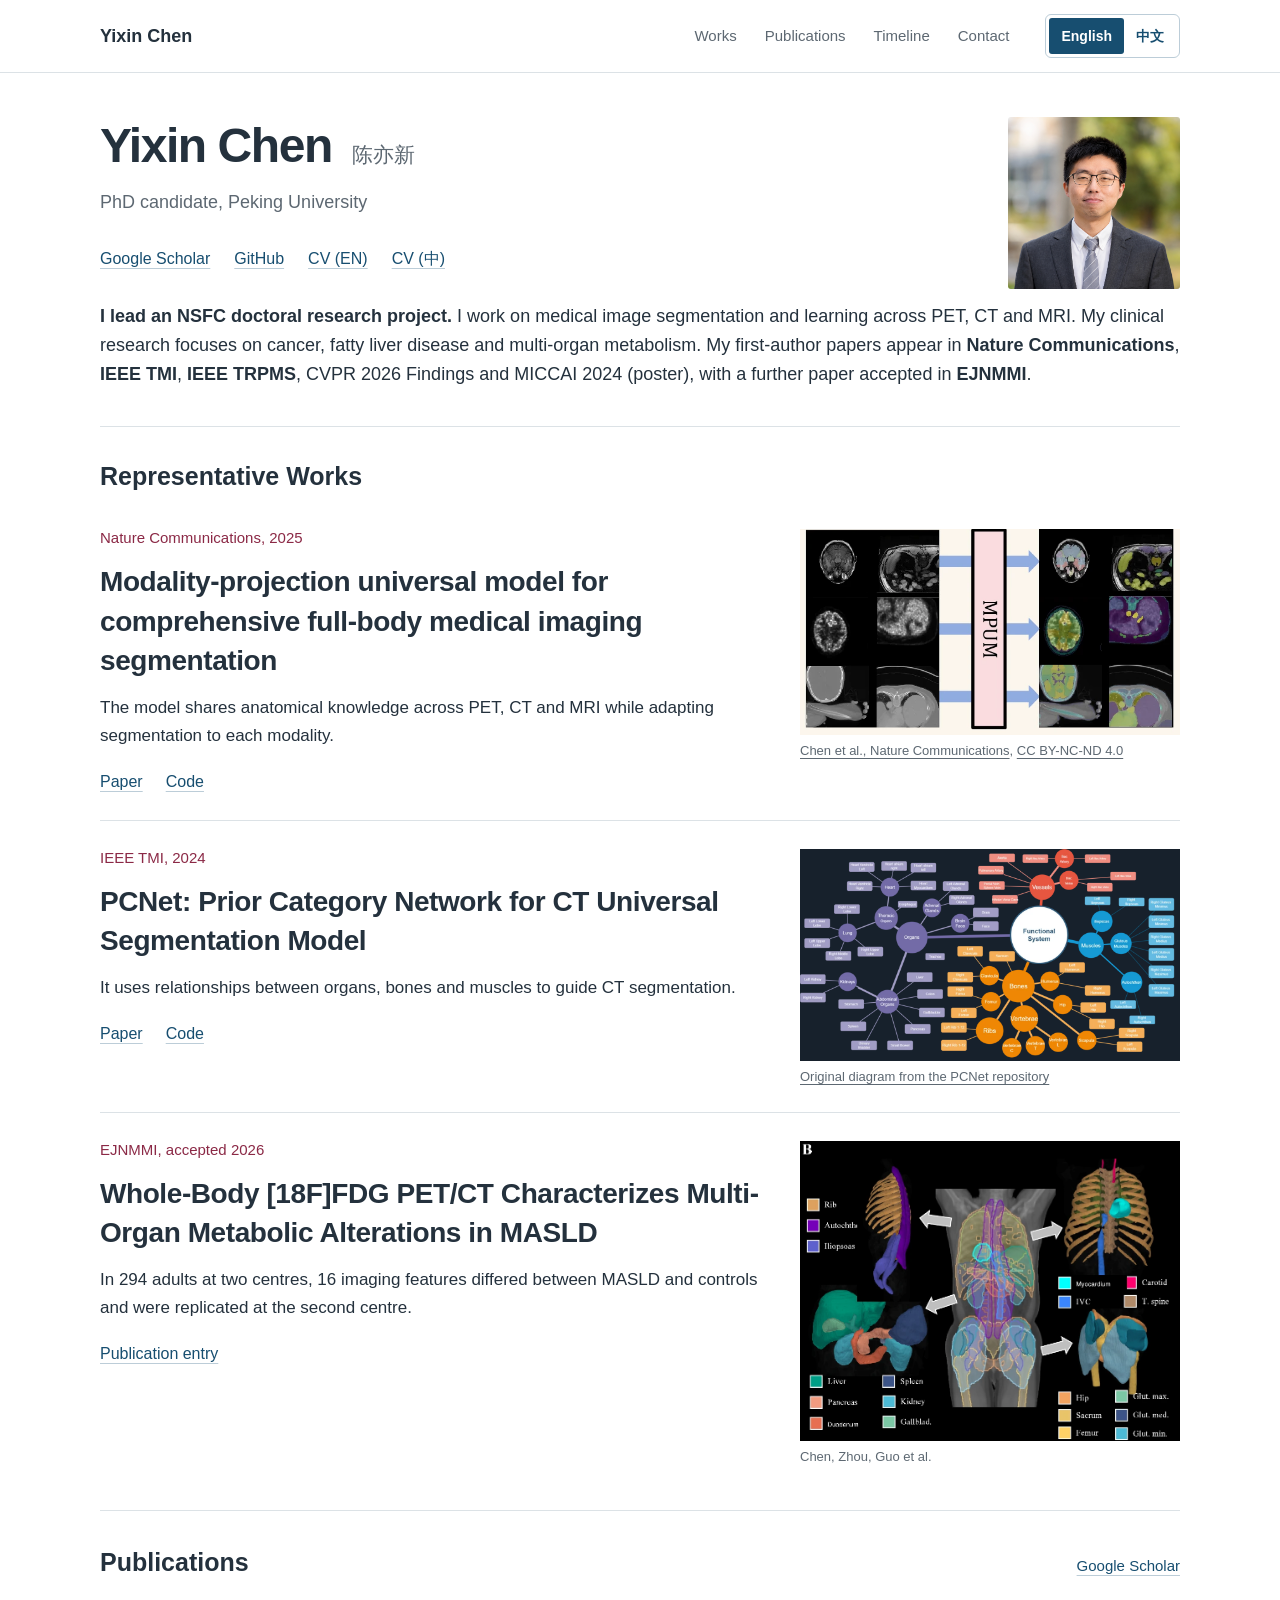
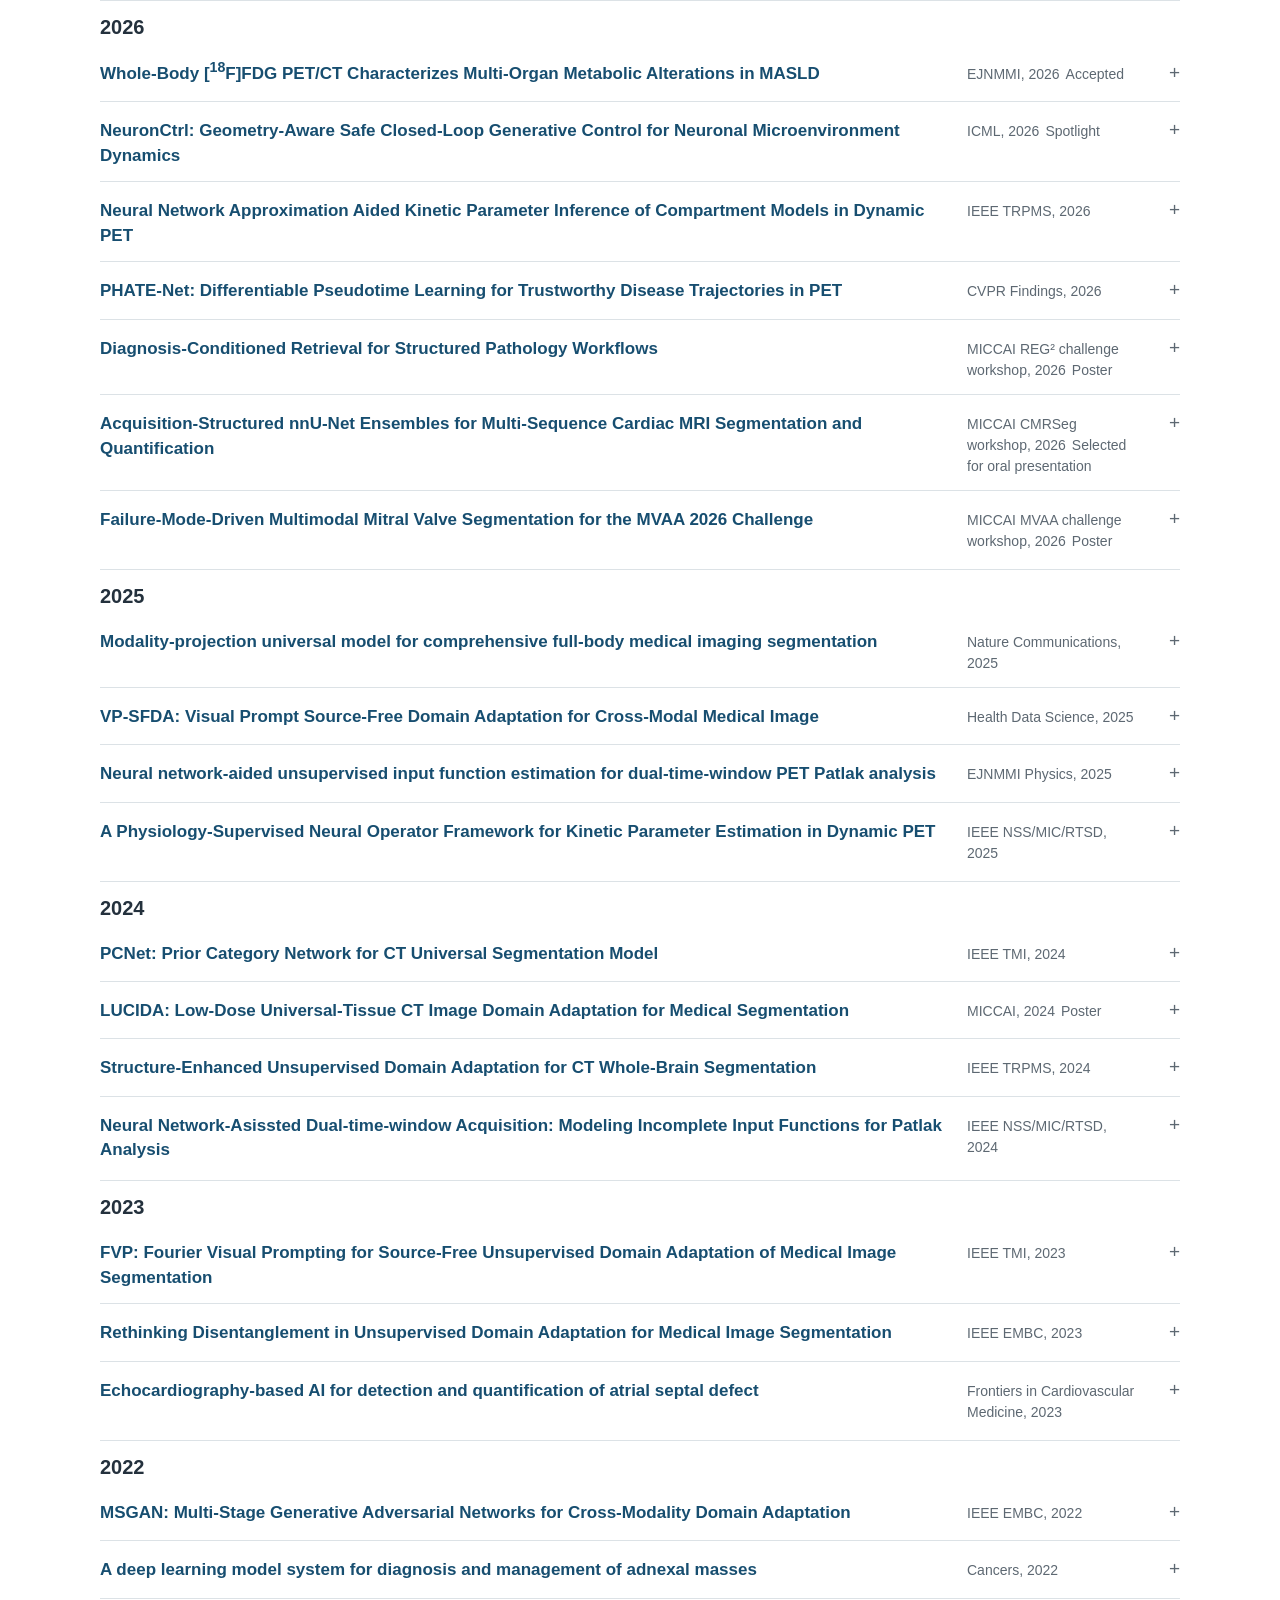
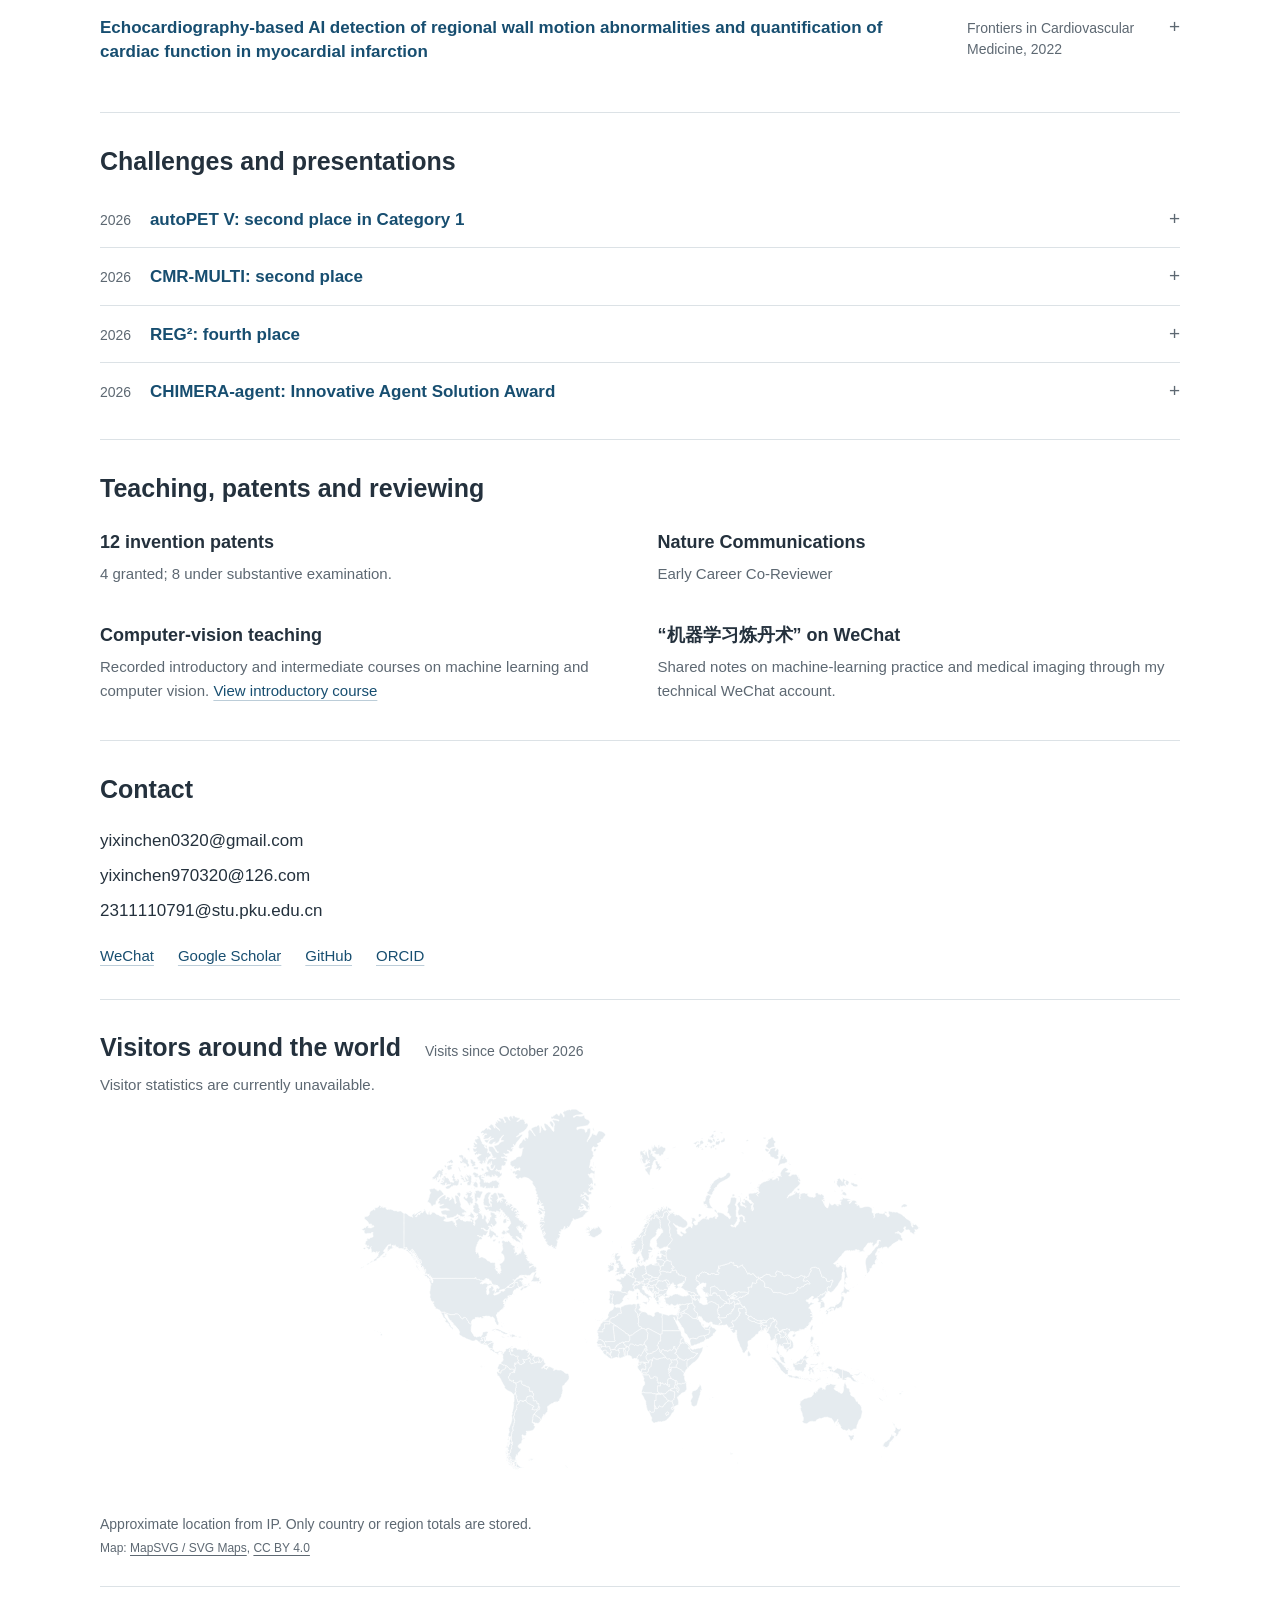
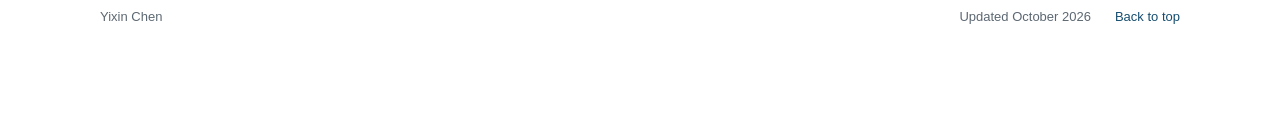
==== index.html @ 3f9ec3bd "Add REG2 award photo" ====
<!doctype html>
<html lang="en">
<head>
  <meta charset="utf-8"><meta name="viewport" content="width=device-width, initial-scale=1"><meta name="format-detection" content="email=no">
  <title>Yixin Chen | Peking University</title><meta name="description" content="Yixin Chen, PhD candidate at Peking University. Research in medical image segmentation, cross-modality learning, and clinical imaging of cancer and metabolic disease."><meta name="author" content="Yixin Chen">
  <meta property="og:type" content="website"><meta property="og:title" content="Yixin Chen | Peking University"><meta property="og:description" content="Yixin Chen, PhD candidate at Peking University. Research in medical image segmentation, cross-modality learning, and clinical imaging of cancer and metabolic disease."><meta property="og:url" content="https://yixinchen-ai.github.io/"><meta property="og:image" content="https://yixinchen-ai.github.io/assets/img/avatar.png"><meta name="twitter:card" content="summary">
  <meta name="theme-color" content="#ffffff"><link rel="canonical" href="https://yixinchen-ai.github.io/">
  <link rel="alternate" hreflang="en" href="https://yixinchen-ai.github.io/"><link rel="alternate" hreflang="zh-CN" href="https://yixinchen-ai.github.io/index.zh.html"><link rel="alternate" hreflang="x-default" href="https://yixinchen-ai.github.io/">
  <link rel="icon" href="assets/favicon.svg" type="image/svg+xml"><link rel="stylesheet" href="assets/css/style.css?v=6d6ac8aff57a"><script src="assets/js/main.js?v=ec6ae15bf04a" defer></script><script src="assets/js/visitors.js?v=9e749ea6da85" defer></script>
</head>
<body id="top">
<a class="skip-link" href="#main">Skip to content</a>
<header class="site-header"><div class="header-inner"><a class="site-name" href="#top">Yixin Chen</a><nav aria-label="Main navigation"><a href="#research">Works</a><a href="#publications">Publications</a><button type="button" popovertarget="journey" aria-controls="journey" aria-expanded="false">Timeline</button><a href="#contact">Contact</a></nav><div class="language" role="group" aria-label="Language / 语言"><a href="index.html" lang="en" hreflang="en" aria-current="page">English</a><a href="index.zh.html" lang="zh-CN" hreflang="zh-CN" >中文</a></div></div></header>
<main id="main" class="page">
<section class="hero" aria-labelledby="name"><div class="identity"><div class="name-line"><h1 id="name">Yixin Chen</h1><span class="other-name">陈亦新</span></div><p class="affiliation">PhD candidate, Peking University</p></div><figure class="portrait"><a href="assets/img/avatar.png" data-photo data-caption="Yixin Chen"><img src="assets/img/avatar.png" alt="Portrait of Yixin Chen" width="1254" height="1254" fetchpriority="high"></a></figure><p class="intro" id="research-funding"><strong>I lead an NSFC doctoral research project.</strong> I work on medical image segmentation and learning across PET, CT and MRI. My clinical research focuses on cancer, fatty liver disease and multi-organ metabolism. My first-author papers appear in <strong>Nature Communications</strong>, <strong>IEEE TMI</strong>, <strong>IEEE TRPMS</strong>, CVPR 2026 Findings and MICCAI 2024 (poster), with a further paper accepted in <strong>EJNMMI</strong>.</p><div class="hero-contact"><div class="hero-links"><a class="text-link" href="https://scholar.google.com/citations?hl=en&amp;user=ymfVoFwAAAAJ">Google Scholar</a><a class="text-link" href="https://github.com/YixinChen-AI">GitHub</a><a class="text-link" href="output/pdf/Yixin-Chen-CV.pdf" download>CV (EN)</a><a class="text-link" href="output/pdf/Yixin-Chen-CV-ZH.pdf" download>CV (中)</a></div></div></section>
<section id="research" class="selected-research" aria-labelledby="research-title"><div class="section-heading"><h2 id="research-title">Representative Works</h2></div><article class="selected-work" id="research-mpum" aria-labelledby="research-title-mpum">
    <div class="research-copy"><p class="research-venue">Nature Communications, 2025</p><h3 id="research-title-mpum">Modality-projection universal model for comprehensive full-body medical imaging segmentation</h3>
      <p class="research-summary">The model shares anatomical knowledge across PET, CT and MRI while adapting segmentation to each modality.</p>
      <div class="research-links"><a class="text-link" href="https://www.nature.com/articles/s41467-025-64469-w">Paper</a><a class="text-link" href="https://github.com/YixinChen-AI/MPUM">Code</a></div>
    </div>
    <figure class="research-figure research-figure-mpum"><a class="figure-link" href="assets/img/research/mpum-overview.png" data-photo data-display="light" data-caption="MPUM framework and clinical studies, Figure 1." data-alt="MPUM overview showing modality-specific kernels, anatomical segmentation and clinical analyses" aria-label="View full figure: MPUM"><svg viewBox="155 1007 630 341" width="630" height="341" role="img" aria-label="MR, PET and CT images with their corresponding MPUM segmentation outputs"><image href="assets/img/publications/mpum.webp?v=9f0bc7d8d8e0" width="2000" height="1811" /></svg></a>
      <figcaption><a href="https://www.nature.com/articles/s41467-025-64469-w">Chen et al., Nature Communications</a>, <a href="https://creativecommons.org/licenses/by-nc-nd/4.0/">CC BY-NC-ND 4.0</a></figcaption>
    </figure>
  </article><article class="selected-work" id="research-pcnet" aria-labelledby="research-title-pcnet">
    <div class="research-copy"><p class="research-venue">IEEE TMI, 2024</p><h3 id="research-title-pcnet">PCNet: Prior Category Network for CT Universal Segmentation Model</h3>
      <p class="research-summary">It uses relationships between organs, bones and muscles to guide CT segmentation.</p>
      <div class="research-links"><a class="text-link" href="https://doi.org/10.1109/TMI.2024.3395349">Paper</a><a class="text-link" href="https://github.com/YixinChen-AI/PCNet">Code</a></div>
    </div>
    <figure class="research-figure research-figure-pcnet"><a class="figure-link dark-figure" href="assets/img/research/pcnet-hierarchy.png" data-photo data-display="dark" data-caption="The anatomical hierarchy used in PCNet." data-alt="PCNet anatomical hierarchy linking functional systems with organs, vessels, muscles and bones" aria-label="View full figure: PCNet"><img src="assets/img/publications/pcnet.webp?v=d0eb432837d6" alt="Complete PCNet anatomical hierarchy showing relationships among organs, vessels, muscles and bones" width="1788" height="998" loading="lazy"></a>
      <figcaption><a href="https://github.com/YixinChen-AI/PCNet">Original diagram from the PCNet repository</a></figcaption>
    </figure>
  </article><article class="selected-work" id="research-masld" aria-labelledby="research-title-masld">
    <div class="research-copy"><p class="research-venue">EJNMMI, accepted 2026</p><h3 id="research-title-masld">Whole-Body [18F]FDG PET/CT Characterizes Multi-Organ Metabolic Alterations in MASLD</h3>
      <p class="research-summary">In 294 adults at two centres, 16 imaging features differed between MASLD and controls and were replicated at the second centre.</p>
      <div class="research-links"><a class="text-link" href="#publication-masld">Publication entry</a></div>
    </div>
    <figure class="research-figure research-figure-masld"><a class="figure-link" href="assets/img/research/masld-petct.png" data-photo data-display="light" data-caption="PET/CT and multi-organ segmentation, Figure 2 of the accepted manuscript." data-alt="MASLD study figure showing PET/CT examples, multi-organ segmentation and organ-level measurements" aria-label="View full figure: Whole-body PET/CT in MASLD"><svg viewBox="835 14 907 717" width="907" height="717" role="img" aria-label="Detail of MASLD Figure 2 showing whole-body segmentation and organ groups"><image href="assets/img/publications/masld.webp?v=a4537ef1f4ee" width="1753" height="1253" /></svg></a>
      <figcaption>Chen, Zhou, Guo et al.</figcaption>
    </figure>
  </article></section>
<section id="publications" class="publications" aria-labelledby="pub-title"><div class="section-heading"><h2 id="pub-title">Publications</h2><a class="text-link" href="https://scholar.google.com/citations?hl=en&amp;user=ymfVoFwAAAAJ">Google Scholar</a></div><div class="publication-directory"><section class="publication-year" aria-labelledby="paper-year-2026"><h3 id="paper-year-2026">2026</h3><details class="publication-entry" id="publication-masld"><summary><span class="publication-title">Whole-Body [<sup>18</sup>F]FDG PET/CT Characterizes Multi-Organ Metabolic Alterations in MASLD</span><span class="publication-venue"><span class="v-name">EJNMMI</span>, 2026<span class="publication-status">Accepted</span></span></summary><div class="publication-detail"><figure class="publication-image"><a class="figure-link" href="assets/img/research/masld-petct.png" data-photo data-display="light" data-caption="PET/CT and multi-organ segmentation, Figure 2 of the accepted manuscript." data-alt="MASLD study figure showing PET/CT examples, multi-organ segmentation and organ-level measurements" aria-label="View full figure: Whole-body PET/CT in MASLD"><svg viewBox="835 14 907 717" width="907" height="717" role="img" aria-label="Detail of MASLD Figure 2 showing whole-body segmentation and organ groups"><image href="assets/img/publications/masld.webp?v=a4537ef1f4ee" width="1753" height="1253" /></svg></a><figcaption>Authors' manuscript</figcaption></figure><div class="publication-copy"><p>Whole-body FDG PET/CT is used to examine metabolic changes across organs in MASLD.</p><p class="publication-authors"><span class="me">Yixin Chen</span><span class="author-role"> (first author)</span>, Chuanzhi Zhou, Lijuan Guo, Huiling Duan, Fengjuan Li, Lihong Yang, Yanhua Duan, Hui Li, Ruoyan Xu, Zhaoping Cheng, Zhaoheng Xie</p></div></div></details><details class="publication-entry" id="publication-neuronctrl"><summary><span class="publication-title">NeuronCtrl: Geometry-Aware Safe Closed-Loop Generative Control for Neuronal Microenvironment Dynamics</span><span class="publication-venue"><span class="v-name">ICML</span>, 2026<span class="publication-status">Spotlight</span></span></summary><div class="publication-detail"><figure class="publication-image"><a class="figure-link" href="assets/img/publications/neuronctrl.webp?v=3bb58d22a1f0" data-photo data-caption="NeuronCtrl: Geometry-Aware Safe Closed-Loop Generative Control for Neuronal Microenvironment Dynamics" data-alt="Figure for NeuronCtrl: Geometry-Aware Safe Closed-Loop Generative Control for Neuronal Microenvironment Dynamics" aria-label="View full figure: NeuronCtrl: Geometry-Aware Safe Closed-Loop Generative Control for Neuronal Microenvironment Dynamics"><img src="assets/img/publications/neuronctrl.webp?v=3bb58d22a1f0" alt="Figure for NeuronCtrl: Geometry-Aware Safe Closed-Loop Generative Control for Neuronal Microenvironment Dynamics" loading="lazy"></a><figcaption><a href="https://proceedings.mlr.press/v306/xu26d.html">Figure source</a></figcaption></figure><div class="publication-copy"><p>NeuronCtrl combines a generative model with closed-loop control to guide neuronal microenvironment dynamics.</p><p class="publication-authors">Haowei Xu, <span class="me">Yixin Chen</span>, Wanyi Fu, Hongbin Han, Zhaoheng Xie</p><div class="publication-links"><a href="https://icml.cc/virtual/2026/poster/63182">Conference</a><a href="https://openreview.net/forum?id=ZK3h2ENA67">OpenReview</a></div></div></div></details><details class="publication-entry" id="paper-kinetic-inference"><summary><span class="publication-title">Neural Network Approximation Aided Kinetic Parameter Inference of Compartment Models in Dynamic PET</span><span class="publication-venue"><span class="v-name">IEEE TRPMS</span>, 2026</span></summary><div class="publication-detail publication-detail-text"><div class="publication-copy"><p>A neural approximation of compartment-model equations is used to infer kinetic parameters from dynamic PET.</p><p class="publication-authors">Wenrui Shao, <span class="me">Yixin Chen</span>, Ourui Fu, Tian Li, Zhi Yang, Nan Li, Hongbin Han, Xiangxi Meng, Zhaoheng Xie</p><div class="publication-links"><a href="https://doi.org/10.1109/TRPMS.2026.3660465">Paper</a></div></div></div></details><details class="publication-entry" id="publication-phate"><summary><span class="publication-title">PHATE-Net: Differentiable Pseudotime Learning for Trustworthy Disease Trajectories in PET</span><span class="publication-venue"><span class="v-name">CVPR Findings</span>, 2026</span></summary><div class="publication-detail"><figure class="publication-image"><a class="figure-link" href="assets/img/publications/phate.webp?v=6c6bb803287e" data-photo data-caption="PHATE-Net: Differentiable Pseudotime Learning for Trustworthy Disease Trajectories in PET" data-alt="Figure for PHATE-Net: Differentiable Pseudotime Learning for Trustworthy Disease Trajectories in PET" aria-label="View full figure: PHATE-Net: Differentiable Pseudotime Learning for Trustworthy Disease Trajectories in PET"><img src="assets/img/publications/phate.webp?v=6c6bb803287e" alt="Figure for PHATE-Net: Differentiable Pseudotime Learning for Trustworthy Disease Trajectories in PET" loading="lazy"></a><figcaption><a href="https://openaccess.thecvf.com/content/CVPR2026F/papers/Chen_PHATE-Net_Differentiable_Pseudotime_Learning_for_Trustworthy_Disease_Trajectories_in_PET_CVPRF_2026_paper.pdf">Figure source</a></figcaption></figure><div class="publication-copy"><p>PHATE-Net learns a disease progression timeline from PET images by making pseudotime estimation differentiable.</p><p class="publication-authors"><span class="me">Yixin Chen</span>, Yan Wang, Wenrui Shao, Zhaoheng Xie</p><div class="publication-links"><a href="https://openaccess.thecvf.com/content/CVPR2026F/papers/Chen_PHATE-Net_Differentiable_Pseudotime_Learning_for_Trustworthy_Disease_Trajectories_in_PET_CVPRF_2026_paper.pdf">Paper</a></div></div></div></details><details class="publication-entry" id="paper-reg2"><summary><span class="publication-title">Diagnosis-Conditioned Retrieval for Structured Pathology Workflows</span><span class="publication-venue"><span class="v-name">MICCAI REG² challenge workshop</span>, 2026<span class="publication-status">Poster</span></span></summary><div class="publication-detail publication-detail-text"><div class="publication-copy"><p>Predicted organ and diagnosis labels guide retrieval of a structured pathology workflow for each whole-slide image.</p><p class="publication-authors"><span class="me">Yixin Chen</span></p><div class="publication-links"><a href="https://papers.miccai.org/miccai-2026-sat/REG2026_008.html">Paper</a></div></div></div></details><details class="publication-entry" id="paper-cmr-multi"><summary><span class="publication-title">Acquisition-Structured nnU-Net Ensembles for Multi-Sequence Cardiac MRI Segmentation and Quantification</span><span class="publication-venue"><span class="v-name">MICCAI CMRSeg workshop</span>, 2026<span class="publication-status">Selected for oral presentation</span></span></summary><div class="publication-detail publication-detail-text"><div class="publication-copy"><p>Sequence-specific nnU-Net ensembles segment cardiac MRI and derive ejection fraction and scar mass.</p><p class="publication-authors"><span class="me">Yixin Chen</span>, Yizhen Peng</p><div class="publication-links"><a href="https://papers.miccai.org/miccai-2026-sat/CMRSeg_018.html">Paper</a></div></div></div></details><details class="publication-entry" id="paper-mvaa"><summary><span class="publication-title">Failure-Mode-Driven Multimodal Mitral Valve Segmentation for the MVAA 2026 Challenge</span><span class="publication-venue"><span class="v-name">MICCAI MVAA challenge workshop</span>, 2026<span class="publication-status">Poster</span></span></summary><div class="publication-detail publication-detail-text"><div class="publication-copy"><p>Modality-specific ensembles segment the mitral valve in cardiac CT, 3D ultrasound and surgical video.</p><p class="publication-authors"><span class="me">Yixin Chen</span></p><div class="publication-links"><a href="https://papers.miccai.org/miccai-2026-sat/MVAA_023.html">Paper</a></div></div></div></details></section><section class="publication-year" aria-labelledby="paper-year-2025"><h3 id="paper-year-2025">2025</h3><details class="publication-entry" id="paper-mpum"><summary><span class="publication-title">Modality-projection universal model for comprehensive full-body medical imaging segmentation</span><span class="publication-venue"><span class="v-name">Nature Communications</span>, 2025</span></summary><div class="publication-detail"><figure class="publication-image"><a class="figure-link" href="assets/img/research/mpum-overview.png" data-photo data-display="light" data-caption="MPUM framework and clinical studies, Figure 1." data-alt="MPUM overview showing modality-specific kernels, anatomical segmentation and clinical analyses" aria-label="View full figure: MPUM"><svg viewBox="155 1007 630 341" width="630" height="341" role="img" aria-label="MR, PET and CT images with their corresponding MPUM segmentation outputs"><image href="assets/img/publications/mpum.webp?v=9f0bc7d8d8e0" width="2000" height="1811" /></svg></a><figcaption><a href="https://www.nature.com/articles/s41467-025-64469-w">Figure source</a>, <a href="https://creativecommons.org/licenses/by-nc-nd/4.0/">CC BY-NC-ND 4.0</a></figcaption></figure><div class="publication-copy"><p>A modality-projection model segments anatomical structures across whole-body medical images.</p><p class="publication-authors"><span class="me">Yixin Chen</span><span class="author-role"> (first author)</span>, Lin Gao, Yajuan Gao, Rui Wang, Jingge Lian, Xiangxi Meng, Yanhua Duan, Leiying Chai, Hongbin Han, Zhaoping Cheng, Zhaoheng Xie</p><div class="publication-links"><a href="https://www.nature.com/articles/s41467-025-64469-w">Paper</a><a href="https://arxiv.org/abs/2412.19026">arXiv</a><a href="https://github.com/YixinChen-AI/MPUM">Code</a></div></div></div></details><details class="publication-entry" id="paper-vp-sfda"><summary><span class="publication-title">VP-SFDA: Visual Prompt Source-Free Domain Adaptation for Cross-Modal Medical Image</span><span class="publication-venue"><span class="v-name">Health Data Science</span>, 2025</span></summary><div class="publication-detail"><figure class="publication-image"><a class="figure-link" href="assets/img/publications/vpsfda.webp?v=e89f4c9703f4" data-photo data-caption="VP-SFDA: Visual Prompt Source-Free Domain Adaptation for Cross-Modal Medical Image" data-alt="Figure for VP-SFDA: Visual Prompt Source-Free Domain Adaptation for Cross-Modal Medical Image" aria-label="View full figure: VP-SFDA: Visual Prompt Source-Free Domain Adaptation for Cross-Modal Medical Image"><img src="assets/img/publications/vpsfda.webp?v=e89f4c9703f4" alt="Figure for VP-SFDA: Visual Prompt Source-Free Domain Adaptation for Cross-Modal Medical Image" loading="lazy"></a><figcaption><a href="https://doi.org/10.34133/hds.0143">Figure source</a></figcaption></figure><div class="publication-copy"><p>Visual prompts help adapt a segmentation model to a new imaging modality without access to the source data.</p><p class="publication-authors"><span class="me">Yixin Chen</span>, Yan Wang, Zhaoheng Xie</p><div class="publication-links"><a href="https://doi.org/10.34133/hds.0143">Paper</a></div></div></div></details><details class="publication-entry" id="paper-pet-patlak"><summary><span class="publication-title">Neural network-aided unsupervised input function estimation for dual-time-window PET Patlak analysis</span><span class="publication-venue"><span class="v-name">EJNMMI Physics</span>, 2025</span></summary><div class="publication-detail"><figure class="publication-image"><a class="figure-link" href="assets/img/publications/pet-patlak.webp?v=435ca2f6f3b1" data-photo data-caption="Neural network-aided unsupervised input function estimation for dual-time-window PET Patlak analysis" data-alt="Figure for Neural network-aided unsupervised input function estimation for dual-time-window PET Patlak analysis" aria-label="View full figure: Neural network-aided unsupervised input function estimation for dual-time-window PET Patlak analysis"><img src="assets/img/publications/pet-patlak.webp?v=435ca2f6f3b1" alt="Figure for Neural network-aided unsupervised input function estimation for dual-time-window PET Patlak analysis" loading="lazy"></a><figcaption><a href="https://doi.org/10.1186/s40658-025-00804-w">Figure source</a></figcaption></figure><div class="publication-copy"><p>A neural network estimates the missing input function needed for Patlak analysis from dual-time-window PET scans.</p><p class="publication-authors">Wenrui Shao, Yarong Zhang, Fen Du, Fangxiao Cheng, <span class="me">Yixin Chen</span>, Xiangxi Meng, Ying Liang, Zhaoheng Xie</p><div class="publication-links"><a href="https://doi.org/10.1186/s40658-025-00804-w">Paper</a></div></div></div></details><details class="publication-entry" id="paper-neural-operator"><summary><span class="publication-title">A Physiology-Supervised Neural Operator Framework for Kinetic Parameter Estimation in Dynamic PET</span><span class="publication-venue"><span class="v-name">IEEE NSS/MIC/RTSD</span>, 2025</span></summary><div class="publication-detail publication-detail-text"><div class="publication-copy"><p>A physiology-supervised neural operator estimates kinetic parameters from dynamic PET data.</p><p class="publication-authors">W. Shao, <span class="me">Yixin Chen</span>, Z. Wang, R. Xu, X. Meng, Z. Xie</p><div class="publication-links"><a href="https://doi.org/10.1109/NSS/MIC/RTSD57106.2025.11287925">Paper</a></div></div></div></details></section><section class="publication-year" aria-labelledby="paper-year-2024"><h3 id="paper-year-2024">2024</h3><details class="publication-entry" id="paper-pcnet"><summary><span class="publication-title">PCNet: Prior Category Network for CT Universal Segmentation Model</span><span class="publication-venue"><span class="v-name">IEEE TMI</span>, 2024</span></summary><div class="publication-detail"><figure class="publication-image"><a class="figure-link dark-figure" href="assets/img/research/pcnet-hierarchy.png" data-photo data-display="dark" data-caption="The anatomical hierarchy used in PCNet." data-alt="PCNet anatomical hierarchy linking functional systems with organs, vessels, muscles and bones" aria-label="View full figure: PCNet"><img src="assets/img/publications/pcnet.webp?v=d0eb432837d6" alt="Complete PCNet anatomical hierarchy showing relationships among organs, vessels, muscles and bones" width="1788" height="998" loading="lazy"></a><figcaption><a href="https://github.com/YixinChen-AI/PCNet">Figure source</a></figcaption></figure><div class="publication-copy"><p>PCNet uses prior anatomical categories to guide universal segmentation of CT structures.</p><p class="publication-authors"><span class="me">Yixin Chen</span>, Yajuan Gao, Lei Zhu, Wenrui Shao, Yanye Lu, Hongbin Han, Zhaoheng Xie</p><div class="publication-links"><a href="https://doi.org/10.1109/TMI.2024.3395349">Paper</a><a href="https://github.com/YixinChen-AI/PCNet">Code</a></div></div></div></details><details class="publication-entry" id="paper-lucida"><summary><span class="publication-title">LUCIDA: Low-Dose Universal-Tissue CT Image Domain Adaptation for Medical Segmentation</span><span class="publication-venue"><span class="v-name">MICCAI</span>, 2024<span class="publication-status">Poster</span></span></summary><div class="publication-detail"><figure class="publication-image"><a class="figure-link" href="assets/img/publications/lucida.webp?v=3aee3f8dfa92" data-photo data-caption="LUCIDA: Low-Dose Universal-Tissue CT Image Domain Adaptation for Medical Segmentation" data-alt="Figure for LUCIDA: Low-Dose Universal-Tissue CT Image Domain Adaptation for Medical Segmentation" aria-label="View full figure: LUCIDA: Low-Dose Universal-Tissue CT Image Domain Adaptation for Medical Segmentation"><img src="assets/img/publications/lucida.webp?v=3aee3f8dfa92" alt="Figure for LUCIDA: Low-Dose Universal-Tissue CT Image Domain Adaptation for Medical Segmentation" loading="lazy"></a><figcaption><a href="https://papers.miccai.org/miccai-2024/483-Paper0562.html">Figure source</a></figcaption></figure><div class="publication-copy"><p>LUCIDA adapts segmentation to low-dose CT images across multiple tissues.</p><p class="publication-authors"><span class="me">Yixin Chen</span>, Xiangxi Meng, Yan Wang, Shuang Zeng, Xi Liu, Zhaoheng Xie</p><div class="publication-links"><a href="https://doi.org/10.1007/978-3-031-72111-3_37">Paper</a><a href="https://github.com/YixinChen-AI/LUCIDA">Code</a></div></div></div></details><details class="publication-entry" id="paper-braseda"><summary><span class="publication-title">Structure-Enhanced Unsupervised Domain Adaptation for CT Whole-Brain Segmentation</span><span class="publication-venue"><span class="v-name">IEEE TRPMS</span>, 2024</span></summary><div class="publication-detail publication-detail-text"><div class="publication-copy"><p>Structure-aware domain adaptation is applied to whole-brain CT segmentation.</p><p class="publication-authors"><span class="me">Yixin Chen</span><span class="author-role"> (first author)</span>, Yajun Gao, Lei Zhu, Jianan Li, Yan Wang, Jiakui Hu, Hongbin Han, Yanye Lu, Zhaoheng Xie</p><div class="publication-links"><a href="https://doi.org/10.1109/TRPMS.2024.3391285">Paper</a><a href="https://github.com/YixinChen-AI/BraSEDA">Code</a></div></div></div></details><details class="publication-entry" id="paper-dual-window"><summary><span class="publication-title">Neural Network-Asissted Dual-time-window Acquisition: Modeling Incomplete Input Functions for Patlak Analysis</span><span class="publication-venue"><span class="v-name">IEEE NSS/MIC/RTSD</span>, 2024</span></summary><div class="publication-detail publication-detail-text"><div class="publication-copy"><p>A neural model reconstructs the incomplete input function in dual-time-window PET for Patlak analysis.</p><p class="publication-authors">W. Shao, Y. Zhang, <span class="me">Yixin Chen</span>, X. Meng, Y. Liang, Z. Xie</p><div class="publication-links"><a href="https://doi.org/10.1109/NSS/MIC/RTSD57108.2024.10656964">Paper</a></div></div></div></details></section><section class="publication-year" aria-labelledby="paper-year-2023"><h3 id="paper-year-2023">2023</h3><details class="publication-entry" id="paper-fvp"><summary><span class="publication-title">FVP: Fourier Visual Prompting for Source-Free Unsupervised Domain Adaptation of Medical Image Segmentation</span><span class="publication-venue"><span class="v-name">IEEE TMI</span>, 2023</span></summary><div class="publication-detail"><figure class="publication-image"><a class="figure-link" href="assets/img/publications/fvp.webp?v=b02a9b541fbc" data-photo data-caption="FVP: Fourier Visual Prompting for Source-Free Unsupervised Domain Adaptation of Medical Image Segmentation" data-alt="Figure for FVP: Fourier Visual Prompting for Source-Free Unsupervised Domain Adaptation of Medical Image Segmentation" aria-label="View full figure: FVP: Fourier Visual Prompting for Source-Free Unsupervised Domain Adaptation of Medical Image Segmentation"><img src="assets/img/publications/fvp.webp?v=b02a9b541fbc" alt="Figure for FVP: Fourier Visual Prompting for Source-Free Unsupervised Domain Adaptation of Medical Image Segmentation" loading="lazy"></a><figcaption><a href="https://arxiv.org/abs/2304.13672">Figure source</a></figcaption></figure><div class="publication-copy"><p>Fourier-domain visual prompts adapt medical image segmentation when source-domain data are unavailable.</p><p class="publication-authors">Yan Wang, Jian Cheng, <span class="me">Yixin Chen</span>, Shuai Shao, Lanyun Zhu, Zhenzhou Wu, Tao Liu, Haogang Zhu</p><div class="publication-links"><a href="https://doi.org/10.1109/TMI.2023.3306105">Paper</a></div></div></div></details><details class="publication-entry" id="paper-rethink-disentanglement"><summary><span class="publication-title">Rethinking Disentanglement in Unsupervised Domain Adaptation for Medical Image Segmentation</span><span class="publication-venue"><span class="v-name">IEEE EMBC</span>, 2023</span></summary><div class="publication-detail"><figure class="publication-image"><a class="figure-link" href="assets/img/publications/rethink.webp?v=33bde54bce57" data-photo data-caption="Rethinking Disentanglement in Unsupervised Domain Adaptation for Medical Image Segmentation" data-alt="Figure for Rethinking Disentanglement in Unsupervised Domain Adaptation for Medical Image Segmentation" aria-label="View full figure: Rethinking Disentanglement in Unsupervised Domain Adaptation for Medical Image Segmentation"><img src="assets/img/publications/rethink.webp?v=33bde54bce57" alt="Figure for Rethinking Disentanglement in Unsupervised Domain Adaptation for Medical Image Segmentation" loading="lazy"></a><figcaption><a href="https://microsites.arinex.com.au/EMBC/pdf/full-paper_789.pdf">Figure source</a></figcaption></figure><div class="publication-copy"><p>The paper revisits feature disentanglement for unsupervised domain adaptation in medical segmentation.</p><p class="publication-authors">Yan Wang, <span class="me">Yixin Chen</span><span class="author-role"> (first author)</span>, Yingying Zhang, Haogang Zhu</p><div class="publication-links"><a href="https://doi.org/10.1109/EMBC40787.2023.10341077">Paper</a></div></div></div></details><details class="publication-entry" id="paper-atrial-septal"><summary><span class="publication-title">Echocardiography-based AI for detection and quantification of atrial septal defect</span><span class="publication-venue"><span class="v-name">Frontiers in Cardiovascular Medicine</span>, 2023</span></summary><div class="publication-detail"><figure class="publication-image"><a class="figure-link" href="assets/img/publications/atrial-septal.webp?v=56ea7ce187e4" data-photo data-caption="Echocardiography-based AI for detection and quantification of atrial septal defect" data-alt="Figure for Echocardiography-based AI for detection and quantification of atrial septal defect" aria-label="View full figure: Echocardiography-based AI for detection and quantification of atrial septal defect"><img src="assets/img/publications/atrial-septal.webp?v=56ea7ce187e4" alt="Figure for Echocardiography-based AI for detection and quantification of atrial septal defect" loading="lazy"></a><figcaption><a href="https://doi.org/10.3389/fcvm.2023.985657">Figure source</a></figcaption></figure><div class="publication-copy"><p>Echocardiography-based AI detects atrial septal defects and quantifies their size.</p><p class="publication-authors">Xixiang Lin, Feifei Yang, <span class="me">Yixin Chen</span><span class="author-role"> (first author)</span>, Xu Chen, Wenjun Wang, Wenxiu Li, Qiushuang Wang, Liwei Zhang, Xin Li, Yujiao Deng, Haitao Pu, Xiaotian Chen, Xiao Wang, Dong Luo, Peifang Zhang, Daniel Burkhoff, Kunlun He</p><div class="publication-links"><a href="https://doi.org/10.3389/fcvm.2023.985657">Paper</a></div></div></div></details></section><section class="publication-year" aria-labelledby="paper-year-2022"><h3 id="paper-year-2022">2022</h3><details class="publication-entry" id="paper-msgan"><summary><span class="publication-title">MSGAN: Multi-Stage Generative Adversarial Networks for Cross-Modality Domain Adaptation</span><span class="publication-venue"><span class="v-name">IEEE EMBC</span>, 2022</span></summary><div class="publication-detail publication-detail-text"><div class="publication-copy"><p>A multi-stage generative adversarial network addresses cross-modality domain adaptation for medical images.</p><p class="publication-authors">Yan Wang, <span class="me">Yixin Chen</span><span class="author-role"> (first author)</span>, Wenjun Wang, Haogang Zhu</p><div class="publication-links"><a href="https://doi.org/10.1109/EMBC48229.2022.9871048">Paper</a></div></div></div></details><details class="publication-entry" id="paper-adnexal"><summary><span class="publication-title">A deep learning model system for diagnosis and management of adnexal masses</span><span class="publication-venue"><span class="v-name">Cancers</span>, 2022</span></summary><div class="publication-detail"><figure class="publication-image"><a class="figure-link" href="assets/img/publications/adnexal.webp?v=27c6162a5ed8" data-photo data-caption="A deep learning model system for diagnosis and management of adnexal masses" data-alt="Figure for A deep learning model system for diagnosis and management of adnexal masses" aria-label="View full figure: A deep learning model system for diagnosis and management of adnexal masses"><img src="assets/img/publications/adnexal.webp?v=27c6162a5ed8" alt="Figure for A deep learning model system for diagnosis and management of adnexal masses" loading="lazy"></a><figcaption><a href="https://doi.org/10.3390/cancers14215291">Figure source</a></figcaption></figure><div class="publication-copy"><p>A deep-learning system analyzes ultrasound images to support the diagnosis and management of adnexal masses.</p><p class="publication-authors">Jianan Li, <span class="me">Yixin Chen</span><span class="author-role"> (first author)</span>, Minyu Zhang, Peifang Zhang, Kunlun He, Fengqin Yan, Jingbo Li, Hong Xu, Daniel Burkhoff, Yukun Luo, Longxia Wang, Qiuyang Li</p><div class="publication-links"><a href="https://doi.org/10.3390/cancers14215291">Paper</a></div></div></div></details><details class="publication-entry" id="paper-myocardial-infarction"><summary><span class="publication-title">Echocardiography-based AI detection of regional wall motion abnormalities and quantification of cardiac function in myocardial infarction</span><span class="publication-venue"><span class="v-name">Frontiers in Cardiovascular Medicine</span>, 2022</span></summary><div class="publication-detail"><figure class="publication-image"><a class="figure-link" href="assets/img/publications/myocardial-infarction.webp?v=34feb2cd663a" data-photo data-caption="Echocardiography-based AI detection of regional wall motion abnormalities and quantification of cardiac function in myocardial infarction" data-alt="Figure for Echocardiography-based AI detection of regional wall motion abnormalities and quantification of cardiac function in myocardial infarction" aria-label="View full figure: Echocardiography-based AI detection of regional wall motion abnormalities and quantification of cardiac function in myocardial infarction"><img src="assets/img/publications/myocardial-infarction.webp?v=34feb2cd663a" alt="Figure for Echocardiography-based AI detection of regional wall motion abnormalities and quantification of cardiac function in myocardial infarction" loading="lazy"></a><figcaption><a href="https://doi.org/10.3389/fcvm.2022.903660">Figure source</a></figcaption></figure><div class="publication-copy"><p>An echocardiography-based AI system detects regional wall-motion abnormalities and measures cardiac function after myocardial infarction.</p><p class="publication-authors">Xixiang Lin, Feifei Yang, <span class="me">Yixin Chen</span>, Xiaotian Chen, Wenjun Wang, Xu Chen, Qiushuang Wang, Liwei Zhang, Huayuan Guo, Bohan Liu, Liheng Yu, Haitao Pu, Peifang Zhang, Zhenzhou Wu, Xin Li, Daniel Burkhoff, Kunlun He</p><div class="publication-links"><a href="https://doi.org/10.3389/fcvm.2022.903660">Paper</a></div></div></div></details></section></div></section>
<section id="challenges" class="challenges" aria-labelledby="challenges-title"><div class="section-heading"><h2 id="challenges-title">Challenges and presentations</h2></div><details class="publication-entry challenge-entry" id="challenge-autopet"><summary><span class="publication-title"><span class="challenge-year">2026</span> autoPET V: second place in Category 1</span></summary><div class="challenge-detail"><p>CYX-AI combined neural-network corrections with local threshold updates for interactive PET/CT lesion segmentation. Oral presentation at the MICCAI 2026 autoPET challenge workshop.</p><div class="challenge-links"><a class="text-link" href="https://github.com/YixinChen-AI/autopet-v">Method and code</a></div><div class="challenge-photo"><a href="assets/img/autopet-award-2026.jpeg" data-photo data-caption="autoPET V: second place in Category 1" data-alt="CYX-AI receiving the autoPET V Category 1 second-place award at MICCAI 2026" aria-label="View full photo"><img src="assets/img/autopet-award-2026.jpeg?v=e76d1b8900ab" alt="CYX-AI receiving the autoPET V Category 1 second-place award at MICCAI 2026" width="3000" height="4000" loading="lazy"></a></div></div></details><details class="publication-entry challenge-entry" id="challenge-cmr-multi"><summary><span class="publication-title"><span class="challenge-year">2026</span> CMR-MULTI: second place</span></summary><div class="challenge-detail"><p>Multi-sequence cardiac MRI segmentation. Method paper selected for a CMRSeg challenge oral presentation.</p><div class="challenge-links"><a class="text-link" href="https://papers.miccai.org/miccai-2026-sat/CMRSeg_018.html">Method paper</a></div><div class="challenge-placeholder">Photo to be added</div></div></details><details class="publication-entry challenge-entry" id="challenge-reg2"><summary><span class="publication-title"><span class="challenge-year">2026</span> REG²: fourth place</span></summary><div class="challenge-detail"><p>The REG² challenge generates structured pathology workflows from whole-slide images. Method paper selected for a MICCAI 2026 challenge workshop poster.</p><div class="challenge-links"><a class="text-link" href="https://papers.miccai.org/miccai-2026-sat/REG2026_008.html">Method paper</a></div><div class="challenge-photo"><a href="assets/img/reg2-award-2026.jpg" data-photo data-caption="REG²: fourth place" data-alt="Yixin Chen holding the REG² challenge fourth-place certificate at MICCAI 2026" aria-label="View full photo"><img src="assets/img/reg2-award-2026.jpg?v=3f63e16a9da5" alt="Yixin Chen holding the REG² challenge fourth-place certificate at MICCAI 2026" width="960" height="1280" loading="lazy"></a></div></div></details><details class="publication-entry challenge-entry" id="challenge-chimera-agent"><summary><span class="publication-title"><span class="challenge-year">2026</span> CHIMERA-agent: Innovative Agent Solution Award</span></summary><div class="challenge-detail"><p>Team PKU Intelligence, MICCAI 2026.</p><div class="challenge-photo"><a href="assets/img/chimera-agent-award-2026.jpg" data-photo data-caption="CHIMERA-agent: Innovative Agent Solution Award" data-alt="CHIMERA-agent Innovative Agent Solution Award presentation for team PKU Intelligence" aria-label="View full photo"><img src="assets/img/chimera-agent-award-2026.jpg?v=37a4cae09396" alt="CHIMERA-agent Innovative Agent Solution Award presentation for team PKU Intelligence" width="1192" height="1280" loading="lazy"></a></div></div></details></section>
<section class="service" aria-labelledby="service-title"><h2 id="service-title">Teaching, patents and reviewing</h2><dl><div><dt>12 invention patents</dt><dd>4 granted; 8 under substantive examination.</dd></div><div><dt>Nature Communications</dt><dd>Early Career Co-Reviewer</dd></div><div><dt>Computer-vision teaching</dt><dd>Recorded introductory and intermediate courses on machine learning and computer vision. <a class="text-link" href="https://www.tech-skills.org.cn/lesson/811">View introductory course</a></dd></div><div><dt>“机器学习炼丹术” on WeChat</dt><dd>Shared notes on machine-learning practice and medical imaging through my technical WeChat account.</dd></div></dl></section>
<section id="contact" class="contact" aria-labelledby="contact-title"><h2 id="contact-title">Contact</h2><div class="email-list"><span>yixinchen0320@gmail.com</span><span>yixinchen970320@126.com</span><span>2311110791@stu.pku.edu.cn</span></div><div class="contact-links"><a class="text-link" href="assets/img/wechat-qr.jpg?v=803206a086bd" data-photo data-caption="Scan with WeChat to add me." data-alt="Yixin Chen’s WeChat contact QR code" aria-haspopup="dialog">WeChat</a><a class="text-link" href="https://scholar.google.com/citations?hl=en&amp;user=ymfVoFwAAAAJ">Google Scholar</a><a class="text-link" href="https://github.com/YixinChen-AI">GitHub</a><a class="text-link" href="https://orcid.org/0000-0002-2727-6387">ORCID</a></div></section>
<section id="visitors" class="visitors" aria-labelledby="visitors-title" data-endpoint="https://yixin-visitor-stats.yixinchen970320.chatgpt.site" data-unavailable="Visitor statistics are currently unavailable." data-empty="The map will fill as visits are recorded." data-hint="Select a country or region to see visits."><div class="visitor-heading"><h2 id="visitors-title">Visitors around the world</h2><p class="visitor-period">Visits since October 2026</p></div><p class="visitor-status" role="status">Loading visits…</p><div class="visitor-map" data-src="assets/img/world.svg?v=3249710b6ea6"></div><div class="visitor-map-caption"><p class="visitor-readout" aria-live="polite"></p><div class="visitor-legend" hidden><span>Fewer visits</span><span class="visitor-scale" aria-hidden="true"></span><span>More visits</span></div></div><p class="visitor-note">Approximate location from IP. Only country or region totals are stored.</p><p class="visitor-credit">Map: <a href="https://github.com/VictorCazanave/svg-maps/tree/master/packages/world">MapSVG / SVG Maps</a>, <a href="https://creativecommons.org/licenses/by/4.0/">CC BY 4.0</a></p></section>
<footer><span>Yixin Chen</span><span>Updated October 2026</span><a href="#top">Back to top</a></footer>
</main>
<button class="timeline-trigger" type="button" popovertarget="journey" aria-controls="journey" aria-expanded="false">Timeline</button>
<aside id="journey" class="timeline-panel" popover="auto" role="dialog" aria-labelledby="journey-title"><div class="timeline-heading"><h2 id="journey-title">Timeline</h2><button class="timeline-close" type="button" popovertarget="journey" popovertargetaction="hide" aria-label="Close timeline" autofocus>×</button></div><ol class="timeline-list" tabindex="0" aria-label="Timeline"><li class="timeline-funding"><div class="timeline-meta"><span class="timeline-year">2026–2027</span><span class="timeline-category">Research grant</span></div><p>Principal investigator of an NSFC doctoral research project.</p></li><li class="timeline-education"><div class="timeline-meta"><span class="timeline-year">2023–present</span><span class="timeline-category">Education</span></div><p>PhD candidate in Medical Technology at Peking University.</p></li><li class="timeline-work"><div class="timeline-meta"><span class="timeline-year">2022</span><span class="timeline-category">Work</span></div><p>Algorithm Engineer at AirDoc.</p></li><li class="timeline-publication"><div class="timeline-meta"><span class="timeline-year">2021</span><span class="timeline-category">Book</span></div><p>Deep Learning Theory and Practice: PyTorch Case Studies, Tsinghua University Press.</p></li><li class="timeline-work"><div class="timeline-meta"><span class="timeline-year">2020–2022</span><span class="timeline-category">Work</span></div><p>Medical Imaging Algorithm Engineer at BioMind.</p></li><li class="timeline-education"><div class="timeline-meta"><span class="timeline-year">2019–2020</span><span class="timeline-category">Education</span></div><p>MSc in Artificial Intelligence, King’s College London, with Distinction.</p></li><li class="timeline-education"><div class="timeline-meta"><span class="timeline-year">2015–2019</span><span class="timeline-category">Education</span></div><p>BSc in Automation and a second bachelor’s degree in Mathematical Finance, Xiamen University.</p></li></ol></aside>
<dialog class="photo-viewer" aria-label="Image viewer"><button class="close-photo" aria-label="Close image">×</button><figure><img alt=""><figcaption></figcaption></figure><a class="original-image text-link" target="_blank" rel="noopener">Open original image</a></dialog>
</body></html>
---- assets/css/style.css ----
:root {
  --ink: #24313d;
  --muted: #5d6872;
  --link: #174e70;
  --rule: #dce2e6;
  --accent: #8b2946;
  --sans: -apple-system, BlinkMacSystemFont, "Segoe UI", "PingFang SC", "Hiragino Sans GB", "Microsoft YaHei", sans-serif;
}
* { box-sizing: border-box; }
html { scroll-padding-top: 108px; }
body { margin: 0; color: var(--ink); background: #fff; font: 17px/1.6 var(--sans); }
h1, h2, h3, h4, p, figure, ol, dl, dd { margin: 0; }
a { color: var(--link); text-decoration: none; }
a:hover { text-decoration: underline; text-underline-offset: 4px; }
a:focus-visible, button:focus-visible, summary:focus-visible { outline: 2px solid var(--link); outline-offset: 5px; }
img { display: block; max-width: 100%; height: auto; }
.page, .header-inner { width: min(1080px, calc(100% - 96px)); margin-inline: auto; }
.skip-link { position: fixed; left: 20px; top: -90px; z-index: 20; padding: 10px 16px; background: #fff; border: 1px solid var(--rule); }
.skip-link:focus { top: 15px; }
.site-header { position: sticky; top: 0; z-index: 10; background: #fff; border-bottom: 1px solid var(--rule); }
.header-inner { min-height: 72px; display: flex; align-items: center; gap: 36px; }
.site-name { font-weight: 650; color: var(--ink); font-size: 18px; }
.site-header nav { margin-left: auto; display: flex; gap: 28px; }
.site-header nav a, .site-header nav button { color: var(--muted); font: inherit; font-size: 15px; padding: 21px 0; }
.site-header nav button { border: 0; background: none; cursor: pointer; }
.site-header nav a[aria-current], .site-header nav button[aria-expanded="true"] { color: var(--link); }
.site-header nav button:hover { text-decoration: underline; text-underline-offset: 4px; }
.language { display: flex; flex-shrink: 0; padding: 3px; border: 1px solid #bccdd8; border-radius: 6px; font-size: 14px; line-height: 1.2; }
.language a { display: flex; align-items: center; justify-content: center; min-height: 36px; padding: 7px 12px; border-radius: 3px; color: var(--link); font-weight: 600; }
.language a:hover { background: #edf3f7; text-decoration: none; }
.language a[aria-current="page"] { background: var(--link); color: #fff; }
.hero { display: grid; grid-template-columns: minmax(0, 1fr) 172px; gap: 13px 65px; align-items: start; padding: 44px 0 38px; }
.name-line { display: flex; flex-wrap: wrap; align-items: baseline; gap: 8px 20px; }
h1 { font-size: 48px; font-weight: 650; line-height: 1.2; letter-spacing: -.03em; }
.other-name { font-size: 21px; color: var(--muted); }
.affiliation { margin-top: 13px; font-size: 18px; color: var(--muted); }
.portrait { grid-column: 2; grid-row: 1 / span 2; }
.portrait img { width: 172px; aspect-ratio: 1; object-fit: cover; border-radius: 3px; }
.intro { grid-column: 1 / -1; grid-row: 3; font-size: 18px; line-height: 1.6; }
.intro strong { font-weight: 600; }
.hero-contact { grid-column: 1; grid-row: 2; min-width: 0; }
.email-list span { overflow-wrap: anywhere; }
.hero-links { display: flex; flex-wrap: wrap; gap: 24px; font-size: 16px; }
.hero-links a { white-space: nowrap; }
.text-link { text-decoration: underline; text-decoration-color: #bccdd8; text-underline-offset: 4px; }
.text-link:hover { text-decoration-color: var(--link); }
.section-heading { display: flex; align-items: baseline; justify-content: space-between; gap: 25px; margin-bottom: 28px; }
h2 { font-size: 25px; font-weight: 650; line-height: 1.4; }
.section-heading > a { font-size: 15px; }
.selected-research { border-top: 1px solid var(--rule); padding-top: 32px; }
.selected-research > .section-heading { margin-bottom: 7px; }
.selected-work { display: grid; grid-template-columns: minmax(0, 1fr) min(38%, 380px); gap: 32px; align-items: start; padding: 25px 0; }
.selected-work + .selected-work { border-top: 1px solid var(--rule); }
.research-copy { min-width: 0; }
.research-venue { color: var(--accent); font-size: 15px; line-height: 1.6; margin-bottom: 12px; }
.research-copy h3 { font-size: 28px; font-weight: 600; line-height: 1.4; letter-spacing: -.015em; }
.research-summary { margin-top: 14px; font-size: 17px; line-height: 1.65; }
.research-links { display: flex; flex-wrap: wrap; gap: 23px; margin-top: 19px; font-size: 16px; }
.research-figure { min-width: 0; padding-top: 3px; }
.figure-link { display: block; overflow: hidden; cursor: zoom-in; }
.figure-link img, .figure-link svg { display: block; width: 100%; height: auto; }
.dark-figure { background: #17212c; }
.research-figure figcaption { font-size: 13px; line-height: 1.45; color: var(--muted); margin-top: 7px; }
.research-figure figcaption a { color: inherit; text-decoration: underline; text-underline-offset: 3px; }
h4 { font-size: 22px; line-height: 1.5; font-weight: 600; }
.timeline-trigger { position: fixed; z-index: 11; right: 24px; bottom: 22px; min-height: 44px; padding: 10px 17px; border: 1px solid var(--rule); border-radius: 5px; background: #fff; color: var(--link); font: 500 15px/1.4 var(--sans); cursor: pointer; box-shadow: 0 2px 10px #24313d12; }
.timeline-trigger:hover, .timeline-trigger[aria-expanded="true"] { border-color: var(--link); }
.timeline-panel { position: fixed; inset: auto 24px 78px auto; width: min(380px, calc(100vw - 32px)); max-height: min(600px, calc(100dvh - 110px)); margin: 0; padding: 0; overflow: hidden; border: 1px solid var(--rule); border-radius: 8px; background: #fff; color: var(--ink); box-shadow: 0 8px 30px #24313d24; }
.timeline-panel:popover-open { display: flex; flex-direction: column; }
.timeline-heading { display: flex; flex-shrink: 0; align-items: center; justify-content: space-between; gap: 12px; padding: 9px 12px 9px 22px; border-bottom: 1px solid var(--rule); }
.timeline-heading h2 { font-size: 18px; }
.timeline-close { width: 44px; height: 44px; padding: 0; border: 0; background: none; color: var(--muted); font: 26px/1 var(--sans); cursor: pointer; }
.timeline-close:hover { color: var(--ink); }
.timeline-list { min-height: 0; overflow-y: auto; overscroll-behavior: contain; padding: 20px 24px 8px 30px; list-style: none; }
.timeline-list:focus-visible { outline: 2px solid var(--link); outline-offset: -3px; }
.timeline-list li { --timeline-color: var(--muted); position: relative; padding: 0 0 18px 18px; border-left: 1px solid var(--rule); }
.timeline-list li.timeline-education { --timeline-color: #1e6091; }
.timeline-list li.timeline-work { --timeline-color: #865126; }
.timeline-list li::before { content: ''; position: absolute; width: 7px; height: 7px; left: -4px; top: 7px; border-radius: 50%; background: var(--timeline-color); }
.timeline-list li:last-child { border-color: transparent; padding-bottom: 12px; }
.timeline-meta { display: flex; flex-wrap: wrap; gap: 4px 14px; align-items: baseline; color: var(--timeline-color); font-size: 14px; line-height: 1.4; }
.timeline-year { font-variant-numeric: tabular-nums; }
.timeline-category { font-weight: 600; }
.timeline-list p { margin-top: 4px; font-size: 16px; line-height: 1.5; overflow-wrap: anywhere; }
.publications { margin-top: 18px; padding-top: 34px; border-top: 1px solid var(--rule); }
.publications .section-heading { margin-bottom: 20px; }
.publications .section-heading > a { flex-shrink: 0; }
.publication-year { border-top: 1px solid var(--rule); padding: 12px 0 4px; }
.publication-year h3 { font-size: 20px; font-weight: 650; line-height: 1.4; margin-bottom: 3px; }
.publication-entry { border-bottom: 1px solid var(--rule); }
.publication-entry:last-child { border-bottom: 0; }
.publication-entry summary { cursor: pointer; display: grid; grid-template-columns: minmax(0, 1fr) 170px 18px; gap: 25px; align-items: baseline; padding: 13px 0; list-style: none; }
.publication-entry summary::-webkit-details-marker { display: none; }
.publication-entry summary::after { content: '+'; font-size: 19px; color: var(--muted); font-weight: 400; text-align: right; }
.publication-entry[open] summary::after { content: '−'; }
.challenges { margin-top: 30px; padding-top: 31px; border-top: 1px solid var(--rule); }
.challenges .section-heading { margin-bottom: 12px; }
.challenge-entry summary { grid-template-columns: minmax(0, 1fr) 18px; }
.challenge-year { margin-right: 14px; font-size: 14px; font-weight: 400; color: var(--muted); }
.challenge-detail { padding: 0 0 20px; }
.challenge-detail > p { max-width: 760px; font-size: 16px; line-height: 1.55; }
.challenge-links { margin: 9px 0 16px; font-size: 14px; }
.challenge-photo a { display: block; width: fit-content; max-width: 100%; cursor: zoom-in; }
.challenge-detail > p + .challenge-photo { margin-top: 16px; }
.challenge-photo img { width: auto; max-width: 100%; max-height: 480px; }
.challenge-placeholder { display: grid; place-items: center; width: min(360px, 100%); aspect-ratio: 3 / 2; border: 1px solid var(--rule); background: #f4f6f7; color: var(--muted); font-size: 16px; }
.publication-title { color: var(--link); font-size: 17px; font-weight: 550; line-height: 1.45; }
.publication-venue { color: var(--muted); font-size: 14px; line-height: 1.5; }
.publication-venue .publication-status { display: inline; margin-left: 6px; }
.publication-venue .v-name { color: var(--muted); }
.publication-detail { display: grid; grid-template-columns: minmax(0, .95fr) minmax(0, 1fr); gap: 25px; align-items: start; padding: 3px 32px 23px 0; }
.publication-detail-text { display: block; max-width: 760px; }
.publication-image { min-width: 0; }
.publication-image img { width: 100%; height: auto; }
.publication-image figcaption { margin-top: 6px; color: var(--muted); font-size: 12px; line-height: 1.45; }
.publication-image figcaption a { color: inherit; text-decoration: underline; text-underline-offset: 2px; }
.publication-copy { font-size: 15px; line-height: 1.55; }
.publication-copy p + p { margin-top: 12px; }
.publication-authors { color: var(--muted); }
.publication-links { display: flex; flex-wrap: wrap; gap: 15px; margin-top: 12px; }
.publication-links a { text-decoration: underline; text-decoration-color: #bccdd8; text-underline-offset: 3px; }
.publication-group { margin-top: 30px; }
.publication-group > h3 { font-size: 21px; font-weight: 600; line-height: 1.5; }
.pub { padding: 22px 0; border-bottom: 1px solid var(--rule); }
.pub .meta { display: grid; grid-template-columns: minmax(0, 1fr) 230px; gap: 8px 35px; }
.ptitle { font-size: 19px; font-weight: 550; line-height: 1.55; }
.authors { grid-column: 1; color: var(--muted); font-size: 15px; line-height: 1.7; }
.me { color: var(--ink); font-weight: 650; }
.author-role { color: var(--ink); }
.venue { grid-column: 2; grid-row: 1 / span 3; font-size: 15px; line-height: 1.65; color: var(--muted); }
.v-name { color: var(--ink); }
.publication-status { display: block; }
.pub .links { grid-column: 1; display: flex; flex-wrap: wrap; gap: 17px; font-size: 15px; }
.pub .links a { text-decoration: underline; text-decoration-color: #bccdd8; text-underline-offset: 3px; }
.service { padding-top: 31px; border-top: 1px solid var(--rule); margin-top: 20px; }
.service dl { display: grid; grid-template-columns: 1fr 1fr; gap: 35px; margin-top: 22px; }
.service dt { font-size: 18px; font-weight: 600; }
.service dd { margin-top: 5px; font-size: 15px; color: var(--muted); }
.contact { margin-top: 37px; padding: 31px 0; border-top: 1px solid var(--rule); }
.email-list { margin-top: 20px; display: flex; flex-direction: column; align-items: flex-start; gap: 8px; }
.contact-links { display: flex; flex-wrap: wrap; gap: 24px; margin-top: 19px; font-size: 15px; }
.visitors { padding: 30px 0 28px; border-top: 1px solid var(--rule); }
.visitor-heading { display: flex; flex-wrap: wrap; align-items: baseline; gap: 5px 24px; }
.visitor-period { font-size: 14px; color: var(--muted); }
.visitor-status { margin-top: 8px; font-size: 15px; color: var(--muted); }
.visitor-map { width: min(560px, 100%); aspect-ratio: 1010 / 666; margin: 12px auto 0; }
.visitor-map svg { display: block; width: 100%; height: auto; overflow: visible; }
.visitor-map path { fill: #e5ebef; stroke: #fff; stroke-width: .55; vector-effect: non-scaling-stroke; }
.visitor-map path.selected, .visitor-map path:focus-visible { stroke: var(--ink); stroke-width: 1.1; outline: none; }
.visitor-map-caption { display: flex; flex-wrap: wrap; align-items: center; justify-content: space-between; gap: 10px 24px; font-size: 14px; }
.visitor-readout { min-height: 23px; }
.visitor-legend { display: flex; align-items: center; gap: 8px; color: var(--muted); }
.visitor-legend[hidden] { display: none; }
.visitor-scale { width: 95px; height: 8px; background: linear-gradient(to right, #c6dce8, #91bdd2, #5f9eba, #357a9e, #174e70); }
.visitor-note { margin-top: 12px; color: var(--muted); font-size: 14px; }
.visitor-credit { margin-top: 4px; font-size: 12px; color: var(--muted); }
.visitor-credit a { color: inherit; text-decoration: underline; text-underline-offset: 3px; }
footer { display: flex; flex-wrap: wrap; align-items: baseline; gap: 12px 24px; padding: 20px 0 88px; border-top: 1px solid var(--rule); font-size: 13px; color: var(--muted); }
footer > span:nth-child(2) { margin-left: auto; }
.photo-viewer { width: fit-content; max-width: min(1000px, calc(100vw - 32px)); max-height: calc(100dvh - 32px); margin: auto; padding: 56px 14px 14px; border: 0; background: #fff; color: var(--ink); }
.photo-viewer::backdrop { background: #172632d9; }
.photo-viewer figure > img { max-height: calc(100dvh - 197px); width: auto; margin: auto; object-fit: contain; }
.photo-viewer img.on-dark { background: #17212c; }
.photo-viewer figcaption { padding: 12px 5px 2px; font-size: 14px; text-align: center; }
.original-image { display: block; width: fit-content; margin: 7px auto 3px; font-size: 14px; }
.close-photo { position: absolute; top: 8px; right: 14px; width: 40px; height: 40px; border: 1px solid var(--rule); background: #fff; color: var(--ink); font: 28px/1 var(--sans); cursor: pointer; }
@media (max-width: 1399px) {
  .timeline-trigger { display: none; }
}
@media (max-width: 1000px) {
  .page, .header-inner { width: calc(100% - 64px); }
  .selected-work { gap: 32px; }
  .research-copy h3 { font-size: 26px; }
  .pub .meta { grid-template-columns: minmax(0, 1fr) 195px; gap: 8px 25px; }
}
@media (max-width: 760px) {
  .page, .header-inner { width: calc(100% - 40px); }
  .header-inner { min-height: 66px; gap: 24px; }
  .site-name { font-size: 16px; }
  .site-header nav { gap: 19px; }
  .site-header nav a, .site-header nav button { padding-block: 19px; font-size: 14px; }
  .hero { padding: 33px 0 34px; grid-template-columns: minmax(0, 1fr) 112px; gap: 20px 27px; align-items: center; }
  h1 { font-size: 41px; }
  .other-name { font-size: 18px; }
  .affiliation { font-size: 16px; margin-top: 11px; }
  .portrait { grid-row: 1; }
  .hero-contact { grid-column: 1 / -1; grid-row: 3; }
  .portrait img { width: 112px; }
  .intro { grid-column: 1 / -1; grid-row: 2; font-size: 18px; }
  .hero-links { grid-column: 1 / -1; font-size: 15px; }
  h2 { font-size: 23px; }
  .selected-research { padding-top: 26px; }
  .selected-work { grid-template-columns: minmax(0, 1fr) min(30%, 180px); gap: 20px; padding: 18px 0; }
  .research-copy h3 { font-size: 20px; }
  .research-summary { margin-top: 10px; font-size: 15px; }
  .research-links { margin-top: 12px; font-size: 14px; }
  .research-figure { padding-top: 0; }
  .publication-entry summary { grid-template-columns: minmax(0, 1fr) 18px; gap: 5px 14px; }
  .publication-venue { grid-column: 1; grid-row: 2; }
  .publication-entry summary::after { grid-column: 2; grid-row: 1; }
  .publication-detail { grid-template-columns: 1fr; gap: 17px; padding-right: 0; }
  .section-heading { margin-bottom: 24px; }
  h4 { font-size: 21px; }
  .pub .meta { display: flex; flex-direction: column; gap: 8px; }
  .ptitle { font-size: 18px; }
  .venue { order: -1; }
  .service dl { gap: 25px; }
  .email-list { font-size: 16px; }
}
@media (max-width: 640px) {
  html { scroll-padding-top: 100px; }
  body { font-size: 15px; line-height: 1.5; }
  .header-inner { min-height: 0; flex-wrap: wrap; gap: 3px 20px; padding: 8px 0 4px; }
  .site-name { font-size: 15px; }
  .language { margin-left: auto; }
  .site-header nav { order: 3; width: 100%; margin: 0; justify-content: space-between; gap: 5px; }
  .site-header nav a, .site-header nav button { padding: 5px 0; font-size: 13px; }
  .timeline-panel { inset: auto 0 0; width: 100%; max-height: 55dvh; border-radius: 12px 12px 0 0; padding-bottom: env(safe-area-inset-bottom); }
  .timeline-heading { padding-left: 20px; }
  .intro { font-size: 15px; line-height: 1.5; }
  .hero-links { font-size: 13px; gap: 10px 12px; }
  h2 { font-size: 20px; }
  h4 { font-size: 18px; line-height: 1.4; }
  .selected-research { padding-top: 16px; }
  .selected-research > .section-heading { margin-bottom: 0; }
  .selected-work { grid-template-columns: minmax(0, 1fr) 82px; gap: 4px 14px; padding: 9px 0; }
  .research-copy { display: contents; }
  .research-venue { grid-column: 1; grid-row: 1; margin: 0; font-size: 12px; line-height: 1.4; }
  .research-copy h3 { grid-column: 1; grid-row: 2; font-size: 14px; line-height: 1.35; letter-spacing: 0; }
  .research-summary { grid-column: 1 / -1; grid-row: 3; margin: 3px 0 0; font-size: 13px; line-height: 1.4; }
  .research-links { grid-column: 1 / -1; grid-row: 4; margin-top: 2px; gap: 20px; font-size: 13px; }
  .research-figure { grid-column: 2; grid-row: 1 / span 2; }
  .research-figure figcaption { display: none; }
  .publication-title { font-size: 15px; line-height: 1.4; }
  .publication-venue, .publication-copy { font-size: 13px; line-height: 1.5; }
  .publication-entry summary { padding: 11px 0; }
  .section-heading > a { font-size: 13px; }
  footer { padding-bottom: 28px; }
}
@media (max-width: 470px) {
  .hero { grid-template-columns: minmax(0, 1fr) 86px; gap: 21px 20px; }
  h1 { font-size: 32px; }
  .other-name { font-size: 16px; }
  .name-line { gap: 7px 13px; }
  .affiliation { font-size: 15px; }
  .portrait img { width: 86px; }
  .intro { font-size: 15px; }
  .service dl { grid-template-columns: 1fr; gap: 18px; }
  footer > span:nth-child(2) { margin-left: 0; }
}
@media print {
  body { font-size: 11pt; }
  .page { width: 100%; }
  .site-header, .timeline-trigger, .timeline-panel, .skip-link, footer > a { display: none; }
  .hero { padding-block: 20px; }
  .pub, .selected-work { break-inside: avoid; }
  a { color: inherit; }
}
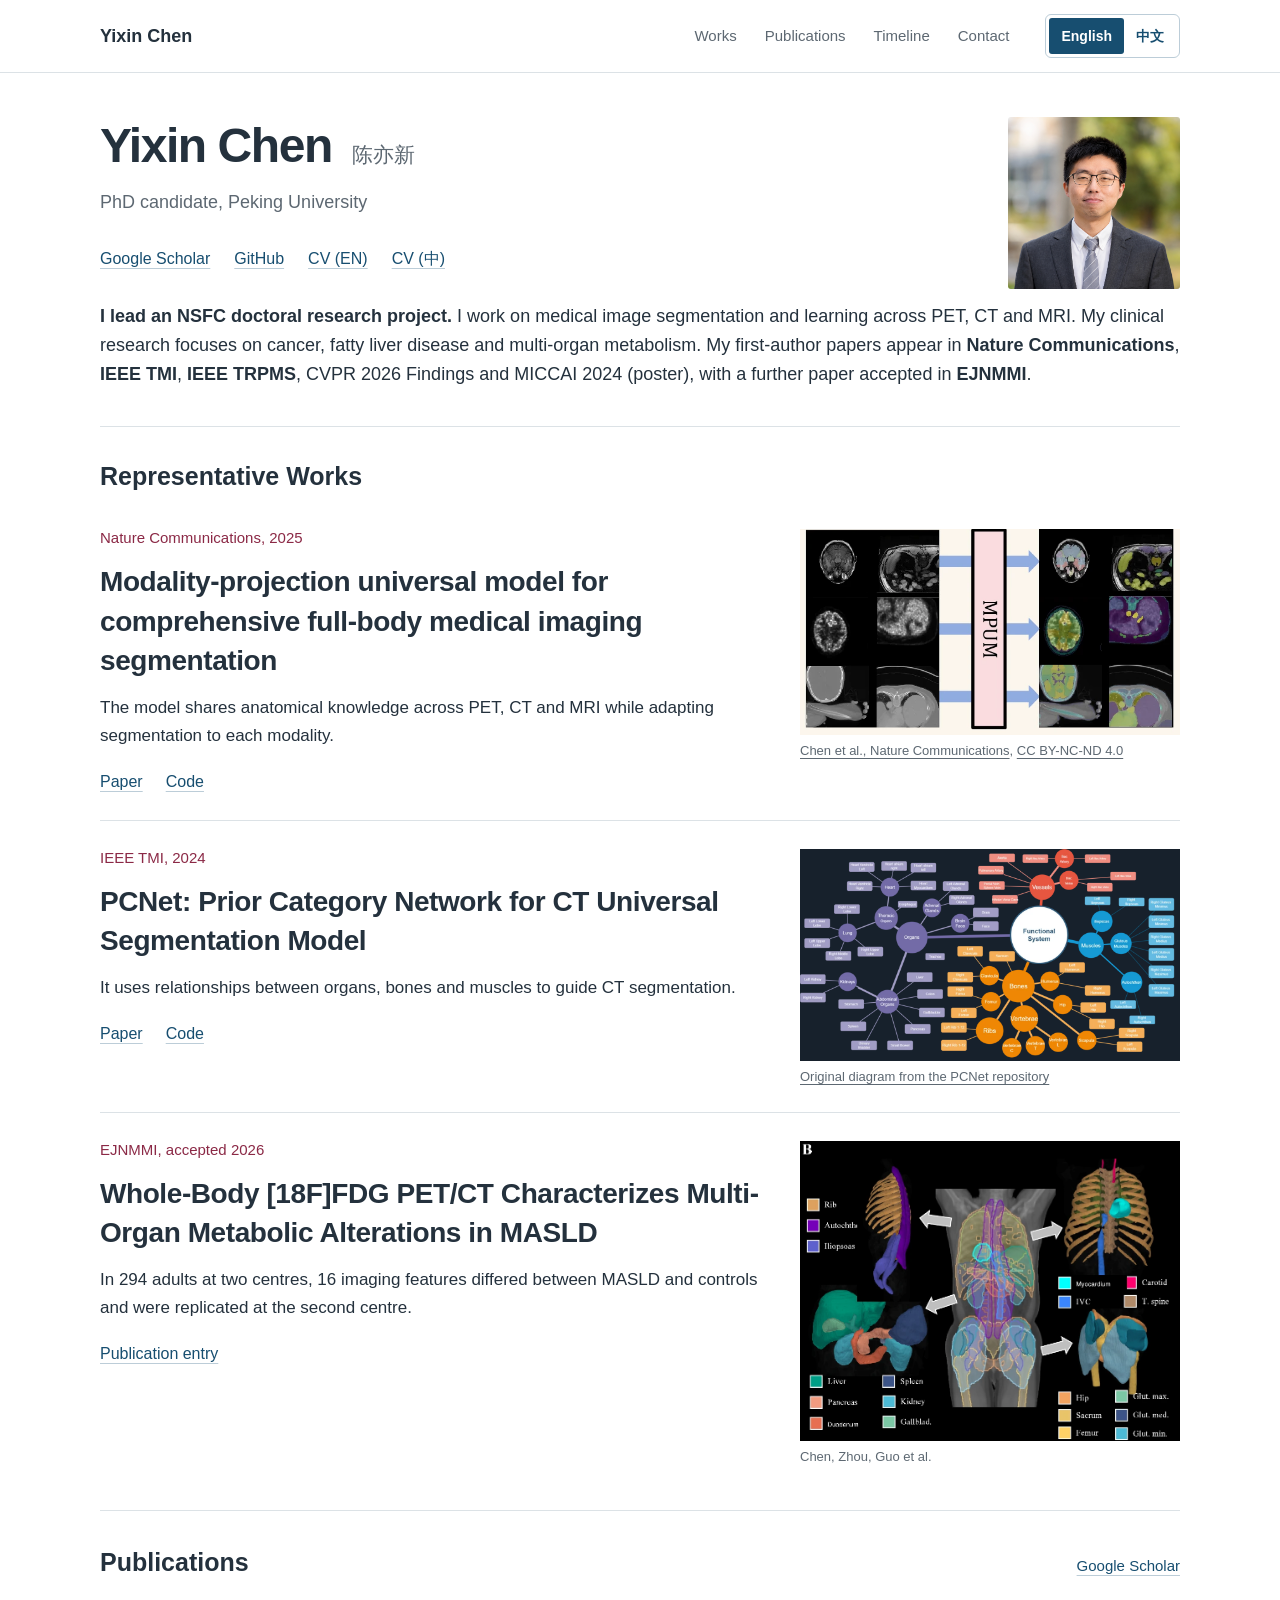
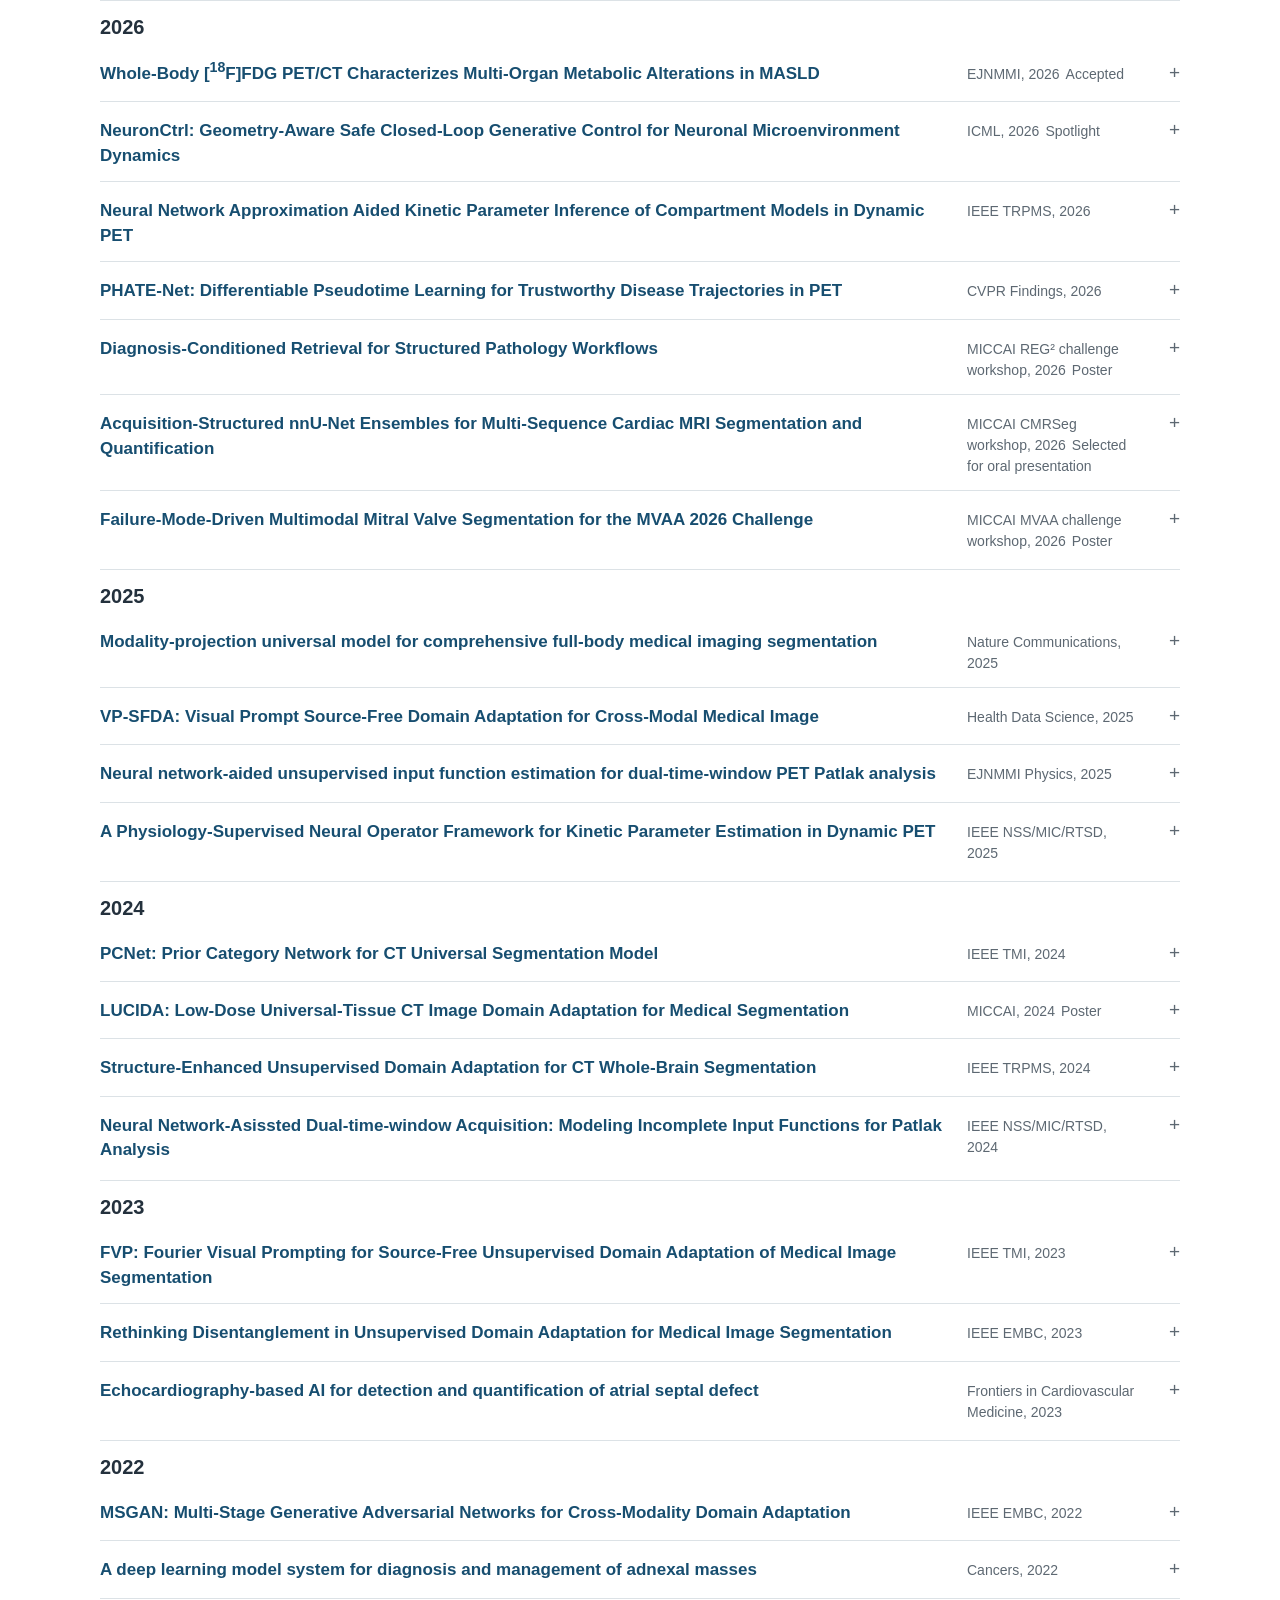
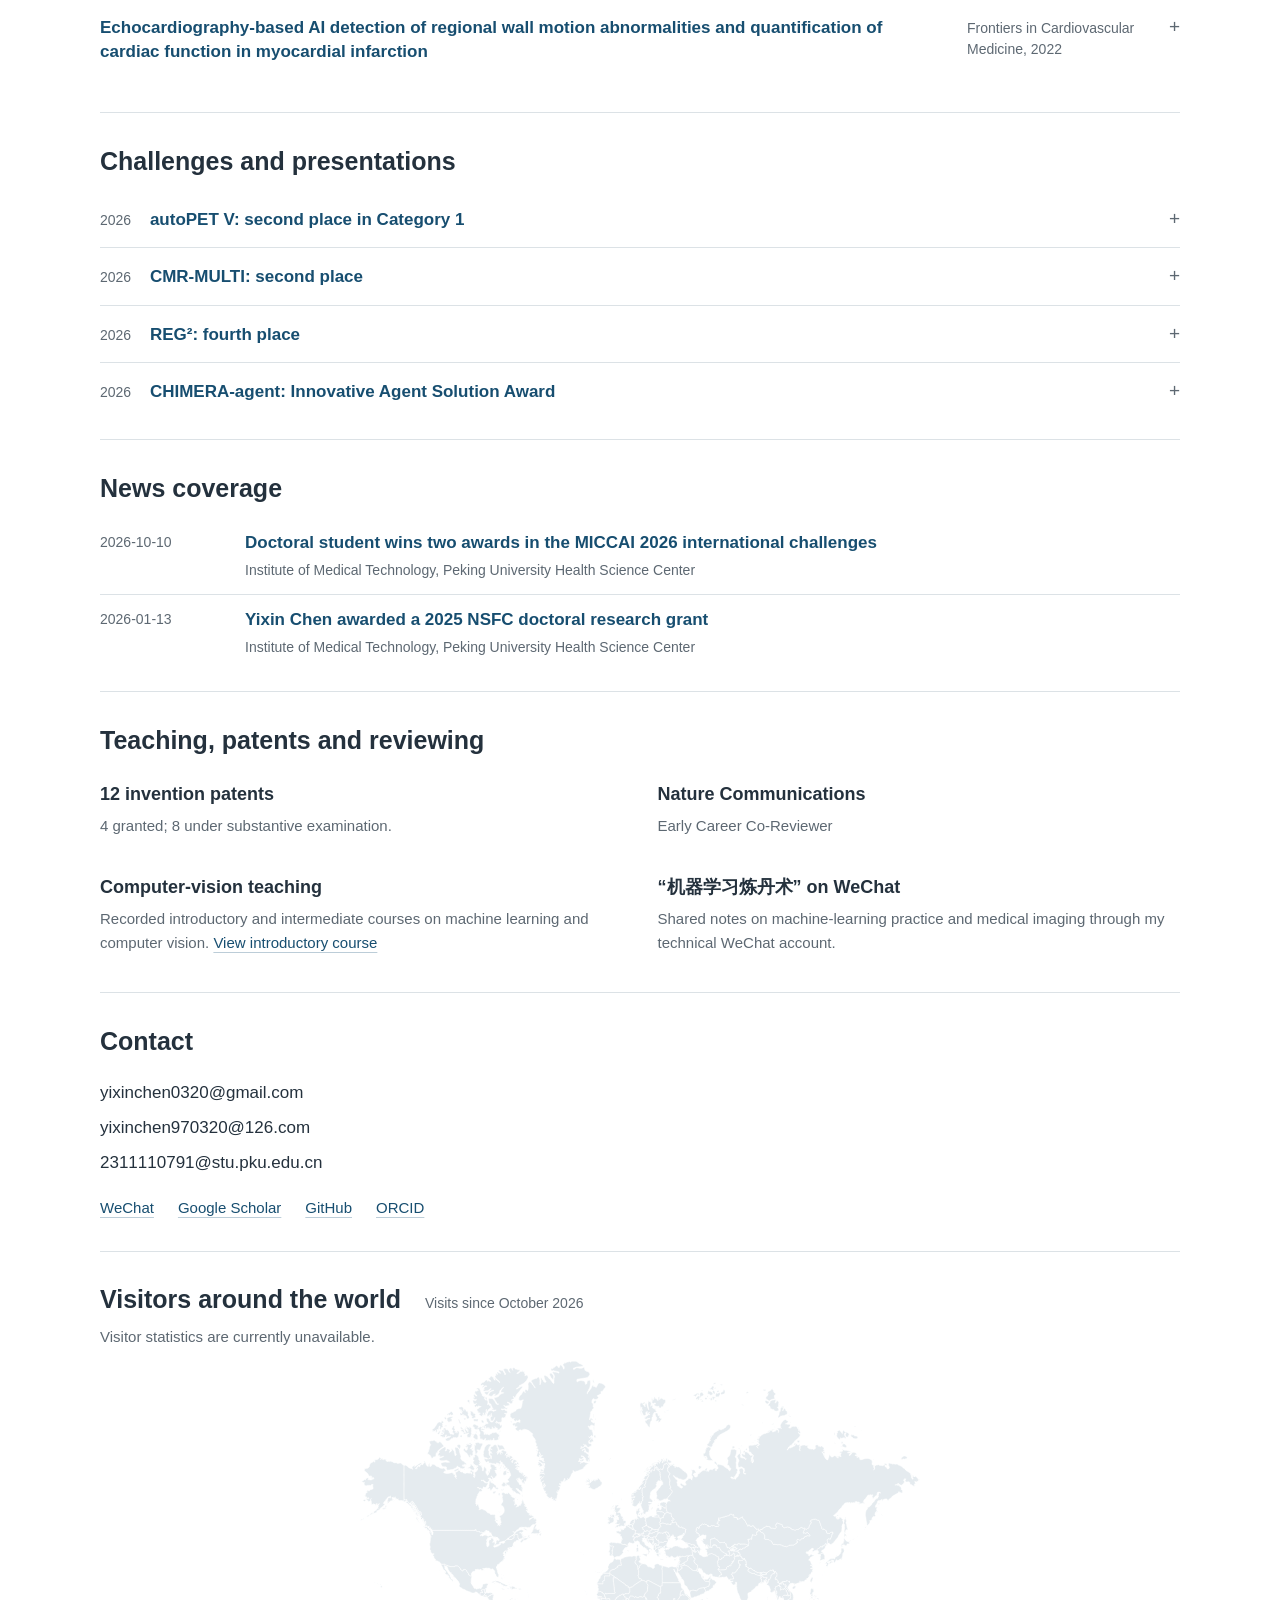
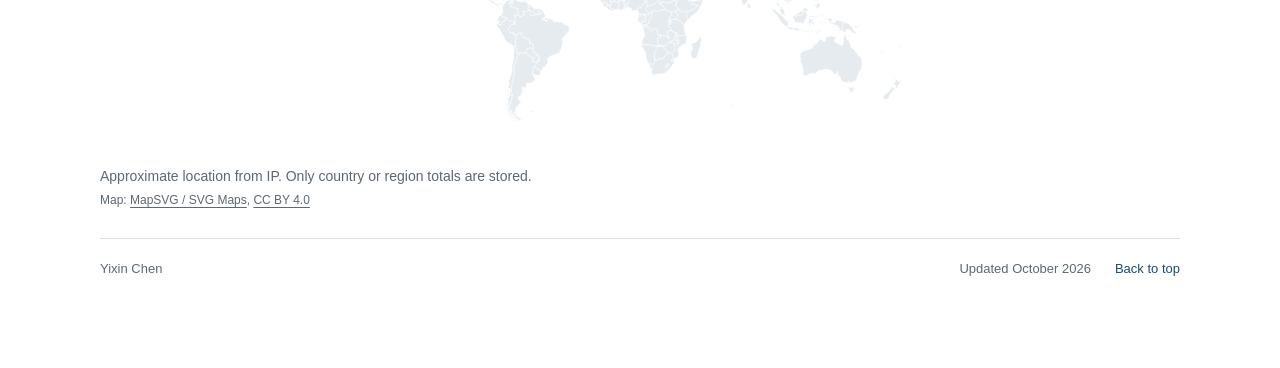
==== commit 48982430: "Add bilingual news coverage" ====
--- a/index.html
+++ b/index.html
@@ -6,7 +6,7 @@
   <meta property="og:type" content="website"><meta property="og:title" content="Yixin Chen | Peking University"><meta property="og:description" content="Yixin Chen, PhD candidate at Peking University. Research in medical image segmentation, cross-modality learning, and clinical imaging of cancer and metabolic disease."><meta property="og:url" content="https://yixinchen-ai.github.io/"><meta property="og:image" content="https://yixinchen-ai.github.io/assets/img/avatar.png"><meta name="twitter:card" content="summary">
   <meta name="theme-color" content="#ffffff"><link rel="canonical" href="https://yixinchen-ai.github.io/">
   <link rel="alternate" hreflang="en" href="https://yixinchen-ai.github.io/"><link rel="alternate" hreflang="zh-CN" href="https://yixinchen-ai.github.io/index.zh.html"><link rel="alternate" hreflang="x-default" href="https://yixinchen-ai.github.io/">
-  <link rel="icon" href="assets/favicon.svg" type="image/svg+xml"><link rel="stylesheet" href="assets/css/style.css?v=6d6ac8aff57a"><script src="assets/js/main.js?v=ec6ae15bf04a" defer></script><script src="assets/js/visitors.js?v=9e749ea6da85" defer></script>
+  <link rel="icon" href="assets/favicon.svg" type="image/svg+xml"><link rel="stylesheet" href="assets/css/style.css?v=5090140c8bfc"><script src="assets/js/main.js?v=ec6ae15bf04a" defer></script><script src="assets/js/visitors.js?v=9e749ea6da85" defer></script>
 </head>
 <body id="top">
 <a class="skip-link" href="#main">Skip to content</a>
@@ -40,6 +40,7 @@
   </article></section>
 <section id="publications" class="publications" aria-labelledby="pub-title"><div class="section-heading"><h2 id="pub-title">Publications</h2><a class="text-link" href="https://scholar.google.com/citations?hl=en&amp;user=ymfVoFwAAAAJ">Google Scholar</a></div><div class="publication-directory"><section class="publication-year" aria-labelledby="paper-year-2026"><h3 id="paper-year-2026">2026</h3><details class="publication-entry" id="publication-masld"><summary><span class="publication-title">Whole-Body [<sup>18</sup>F]FDG PET/CT Characterizes Multi-Organ Metabolic Alterations in MASLD</span><span class="publication-venue"><span class="v-name">EJNMMI</span>, 2026<span class="publication-status">Accepted</span></span></summary><div class="publication-detail"><figure class="publication-image"><a class="figure-link" href="assets/img/research/masld-petct.png" data-photo data-display="light" data-caption="PET/CT and multi-organ segmentation, Figure 2 of the accepted manuscript." data-alt="MASLD study figure showing PET/CT examples, multi-organ segmentation and organ-level measurements" aria-label="View full figure: Whole-body PET/CT in MASLD"><svg viewBox="835 14 907 717" width="907" height="717" role="img" aria-label="Detail of MASLD Figure 2 showing whole-body segmentation and organ groups"><image href="assets/img/publications/masld.webp?v=a4537ef1f4ee" width="1753" height="1253" /></svg></a><figcaption>Authors' manuscript</figcaption></figure><div class="publication-copy"><p>Whole-body FDG PET/CT is used to examine metabolic changes across organs in MASLD.</p><p class="publication-authors"><span class="me">Yixin Chen</span><span class="author-role"> (first author)</span>, Chuanzhi Zhou, Lijuan Guo, Huiling Duan, Fengjuan Li, Lihong Yang, Yanhua Duan, Hui Li, Ruoyan Xu, Zhaoping Cheng, Zhaoheng Xie</p></div></div></details><details class="publication-entry" id="publication-neuronctrl"><summary><span class="publication-title">NeuronCtrl: Geometry-Aware Safe Closed-Loop Generative Control for Neuronal Microenvironment Dynamics</span><span class="publication-venue"><span class="v-name">ICML</span>, 2026<span class="publication-status">Spotlight</span></span></summary><div class="publication-detail"><figure class="publication-image"><a class="figure-link" href="assets/img/publications/neuronctrl.webp?v=3bb58d22a1f0" data-photo data-caption="NeuronCtrl: Geometry-Aware Safe Closed-Loop Generative Control for Neuronal Microenvironment Dynamics" data-alt="Figure for NeuronCtrl: Geometry-Aware Safe Closed-Loop Generative Control for Neuronal Microenvironment Dynamics" aria-label="View full figure: NeuronCtrl: Geometry-Aware Safe Closed-Loop Generative Control for Neuronal Microenvironment Dynamics"><img src="assets/img/publications/neuronctrl.webp?v=3bb58d22a1f0" alt="Figure for NeuronCtrl: Geometry-Aware Safe Closed-Loop Generative Control for Neuronal Microenvironment Dynamics" loading="lazy"></a><figcaption><a href="https://proceedings.mlr.press/v306/xu26d.html">Figure source</a></figcaption></figure><div class="publication-copy"><p>NeuronCtrl combines a generative model with closed-loop control to guide neuronal microenvironment dynamics.</p><p class="publication-authors">Haowei Xu, <span class="me">Yixin Chen</span>, Wanyi Fu, Hongbin Han, Zhaoheng Xie</p><div class="publication-links"><a href="https://icml.cc/virtual/2026/poster/63182">Conference</a><a href="https://openreview.net/forum?id=ZK3h2ENA67">OpenReview</a></div></div></div></details><details class="publication-entry" id="paper-kinetic-inference"><summary><span class="publication-title">Neural Network Approximation Aided Kinetic Parameter Inference of Compartment Models in Dynamic PET</span><span class="publication-venue"><span class="v-name">IEEE TRPMS</span>, 2026</span></summary><div class="publication-detail publication-detail-text"><div class="publication-copy"><p>A neural approximation of compartment-model equations is used to infer kinetic parameters from dynamic PET.</p><p class="publication-authors">Wenrui Shao, <span class="me">Yixin Chen</span>, Ourui Fu, Tian Li, Zhi Yang, Nan Li, Hongbin Han, Xiangxi Meng, Zhaoheng Xie</p><div class="publication-links"><a href="https://doi.org/10.1109/TRPMS.2026.3660465">Paper</a></div></div></div></details><details class="publication-entry" id="publication-phate"><summary><span class="publication-title">PHATE-Net: Differentiable Pseudotime Learning for Trustworthy Disease Trajectories in PET</span><span class="publication-venue"><span class="v-name">CVPR Findings</span>, 2026</span></summary><div class="publication-detail"><figure class="publication-image"><a class="figure-link" href="assets/img/publications/phate.webp?v=6c6bb803287e" data-photo data-caption="PHATE-Net: Differentiable Pseudotime Learning for Trustworthy Disease Trajectories in PET" data-alt="Figure for PHATE-Net: Differentiable Pseudotime Learning for Trustworthy Disease Trajectories in PET" aria-label="View full figure: PHATE-Net: Differentiable Pseudotime Learning for Trustworthy Disease Trajectories in PET"><img src="assets/img/publications/phate.webp?v=6c6bb803287e" alt="Figure for PHATE-Net: Differentiable Pseudotime Learning for Trustworthy Disease Trajectories in PET" loading="lazy"></a><figcaption><a href="https://openaccess.thecvf.com/content/CVPR2026F/papers/Chen_PHATE-Net_Differentiable_Pseudotime_Learning_for_Trustworthy_Disease_Trajectories_in_PET_CVPRF_2026_paper.pdf">Figure source</a></figcaption></figure><div class="publication-copy"><p>PHATE-Net learns a disease progression timeline from PET images by making pseudotime estimation differentiable.</p><p class="publication-authors"><span class="me">Yixin Chen</span>, Yan Wang, Wenrui Shao, Zhaoheng Xie</p><div class="publication-links"><a href="https://openaccess.thecvf.com/content/CVPR2026F/papers/Chen_PHATE-Net_Differentiable_Pseudotime_Learning_for_Trustworthy_Disease_Trajectories_in_PET_CVPRF_2026_paper.pdf">Paper</a></div></div></div></details><details class="publication-entry" id="paper-reg2"><summary><span class="publication-title">Diagnosis-Conditioned Retrieval for Structured Pathology Workflows</span><span class="publication-venue"><span class="v-name">MICCAI REG² challenge workshop</span>, 2026<span class="publication-status">Poster</span></span></summary><div class="publication-detail publication-detail-text"><div class="publication-copy"><p>Predicted organ and diagnosis labels guide retrieval of a structured pathology workflow for each whole-slide image.</p><p class="publication-authors"><span class="me">Yixin Chen</span></p><div class="publication-links"><a href="https://papers.miccai.org/miccai-2026-sat/REG2026_008.html">Paper</a></div></div></div></details><details class="publication-entry" id="paper-cmr-multi"><summary><span class="publication-title">Acquisition-Structured nnU-Net Ensembles for Multi-Sequence Cardiac MRI Segmentation and Quantification</span><span class="publication-venue"><span class="v-name">MICCAI CMRSeg workshop</span>, 2026<span class="publication-status">Selected for oral presentation</span></span></summary><div class="publication-detail publication-detail-text"><div class="publication-copy"><p>Sequence-specific nnU-Net ensembles segment cardiac MRI and derive ejection fraction and scar mass.</p><p class="publication-authors"><span class="me">Yixin Chen</span>, Yizhen Peng</p><div class="publication-links"><a href="https://papers.miccai.org/miccai-2026-sat/CMRSeg_018.html">Paper</a></div></div></div></details><details class="publication-entry" id="paper-mvaa"><summary><span class="publication-title">Failure-Mode-Driven Multimodal Mitral Valve Segmentation for the MVAA 2026 Challenge</span><span class="publication-venue"><span class="v-name">MICCAI MVAA challenge workshop</span>, 2026<span class="publication-status">Poster</span></span></summary><div class="publication-detail publication-detail-text"><div class="publication-copy"><p>Modality-specific ensembles segment the mitral valve in cardiac CT, 3D ultrasound and surgical video.</p><p class="publication-authors"><span class="me">Yixin Chen</span></p><div class="publication-links"><a href="https://papers.miccai.org/miccai-2026-sat/MVAA_023.html">Paper</a></div></div></div></details></section><section class="publication-year" aria-labelledby="paper-year-2025"><h3 id="paper-year-2025">2025</h3><details class="publication-entry" id="paper-mpum"><summary><span class="publication-title">Modality-projection universal model for comprehensive full-body medical imaging segmentation</span><span class="publication-venue"><span class="v-name">Nature Communications</span>, 2025</span></summary><div class="publication-detail"><figure class="publication-image"><a class="figure-link" href="assets/img/research/mpum-overview.png" data-photo data-display="light" data-caption="MPUM framework and clinical studies, Figure 1." data-alt="MPUM overview showing modality-specific kernels, anatomical segmentation and clinical analyses" aria-label="View full figure: MPUM"><svg viewBox="155 1007 630 341" width="630" height="341" role="img" aria-label="MR, PET and CT images with their corresponding MPUM segmentation outputs"><image href="assets/img/publications/mpum.webp?v=9f0bc7d8d8e0" width="2000" height="1811" /></svg></a><figcaption><a href="https://www.nature.com/articles/s41467-025-64469-w">Figure source</a>, <a href="https://creativecommons.org/licenses/by-nc-nd/4.0/">CC BY-NC-ND 4.0</a></figcaption></figure><div class="publication-copy"><p>A modality-projection model segments anatomical structures across whole-body medical images.</p><p class="publication-authors"><span class="me">Yixin Chen</span><span class="author-role"> (first author)</span>, Lin Gao, Yajuan Gao, Rui Wang, Jingge Lian, Xiangxi Meng, Yanhua Duan, Leiying Chai, Hongbin Han, Zhaoping Cheng, Zhaoheng Xie</p><div class="publication-links"><a href="https://www.nature.com/articles/s41467-025-64469-w">Paper</a><a href="https://arxiv.org/abs/2412.19026">arXiv</a><a href="https://github.com/YixinChen-AI/MPUM">Code</a></div></div></div></details><details class="publication-entry" id="paper-vp-sfda"><summary><span class="publication-title">VP-SFDA: Visual Prompt Source-Free Domain Adaptation for Cross-Modal Medical Image</span><span class="publication-venue"><span class="v-name">Health Data Science</span>, 2025</span></summary><div class="publication-detail"><figure class="publication-image"><a class="figure-link" href="assets/img/publications/vpsfda.webp?v=e89f4c9703f4" data-photo data-caption="VP-SFDA: Visual Prompt Source-Free Domain Adaptation for Cross-Modal Medical Image" data-alt="Figure for VP-SFDA: Visual Prompt Source-Free Domain Adaptation for Cross-Modal Medical Image" aria-label="View full figure: VP-SFDA: Visual Prompt Source-Free Domain Adaptation for Cross-Modal Medical Image"><img src="assets/img/publications/vpsfda.webp?v=e89f4c9703f4" alt="Figure for VP-SFDA: Visual Prompt Source-Free Domain Adaptation for Cross-Modal Medical Image" loading="lazy"></a><figcaption><a href="https://doi.org/10.34133/hds.0143">Figure source</a></figcaption></figure><div class="publication-copy"><p>Visual prompts help adapt a segmentation model to a new imaging modality without access to the source data.</p><p class="publication-authors"><span class="me">Yixin Chen</span>, Yan Wang, Zhaoheng Xie</p><div class="publication-links"><a href="https://doi.org/10.34133/hds.0143">Paper</a></div></div></div></details><details class="publication-entry" id="paper-pet-patlak"><summary><span class="publication-title">Neural network-aided unsupervised input function estimation for dual-time-window PET Patlak analysis</span><span class="publication-venue"><span class="v-name">EJNMMI Physics</span>, 2025</span></summary><div class="publication-detail"><figure class="publication-image"><a class="figure-link" href="assets/img/publications/pet-patlak.webp?v=435ca2f6f3b1" data-photo data-caption="Neural network-aided unsupervised input function estimation for dual-time-window PET Patlak analysis" data-alt="Figure for Neural network-aided unsupervised input function estimation for dual-time-window PET Patlak analysis" aria-label="View full figure: Neural network-aided unsupervised input function estimation for dual-time-window PET Patlak analysis"><img src="assets/img/publications/pet-patlak.webp?v=435ca2f6f3b1" alt="Figure for Neural network-aided unsupervised input function estimation for dual-time-window PET Patlak analysis" loading="lazy"></a><figcaption><a href="https://doi.org/10.1186/s40658-025-00804-w">Figure source</a></figcaption></figure><div class="publication-copy"><p>A neural network estimates the missing input function needed for Patlak analysis from dual-time-window PET scans.</p><p class="publication-authors">Wenrui Shao, Yarong Zhang, Fen Du, Fangxiao Cheng, <span class="me">Yixin Chen</span>, Xiangxi Meng, Ying Liang, Zhaoheng Xie</p><div class="publication-links"><a href="https://doi.org/10.1186/s40658-025-00804-w">Paper</a></div></div></div></details><details class="publication-entry" id="paper-neural-operator"><summary><span class="publication-title">A Physiology-Supervised Neural Operator Framework for Kinetic Parameter Estimation in Dynamic PET</span><span class="publication-venue"><span class="v-name">IEEE NSS/MIC/RTSD</span>, 2025</span></summary><div class="publication-detail publication-detail-text"><div class="publication-copy"><p>A physiology-supervised neural operator estimates kinetic parameters from dynamic PET data.</p><p class="publication-authors">W. Shao, <span class="me">Yixin Chen</span>, Z. Wang, R. Xu, X. Meng, Z. Xie</p><div class="publication-links"><a href="https://doi.org/10.1109/NSS/MIC/RTSD57106.2025.11287925">Paper</a></div></div></div></details></section><section class="publication-year" aria-labelledby="paper-year-2024"><h3 id="paper-year-2024">2024</h3><details class="publication-entry" id="paper-pcnet"><summary><span class="publication-title">PCNet: Prior Category Network for CT Universal Segmentation Model</span><span class="publication-venue"><span class="v-name">IEEE TMI</span>, 2024</span></summary><div class="publication-detail"><figure class="publication-image"><a class="figure-link dark-figure" href="assets/img/research/pcnet-hierarchy.png" data-photo data-display="dark" data-caption="The anatomical hierarchy used in PCNet." data-alt="PCNet anatomical hierarchy linking functional systems with organs, vessels, muscles and bones" aria-label="View full figure: PCNet"><img src="assets/img/publications/pcnet.webp?v=d0eb432837d6" alt="Complete PCNet anatomical hierarchy showing relationships among organs, vessels, muscles and bones" width="1788" height="998" loading="lazy"></a><figcaption><a href="https://github.com/YixinChen-AI/PCNet">Figure source</a></figcaption></figure><div class="publication-copy"><p>PCNet uses prior anatomical categories to guide universal segmentation of CT structures.</p><p class="publication-authors"><span class="me">Yixin Chen</span>, Yajuan Gao, Lei Zhu, Wenrui Shao, Yanye Lu, Hongbin Han, Zhaoheng Xie</p><div class="publication-links"><a href="https://doi.org/10.1109/TMI.2024.3395349">Paper</a><a href="https://github.com/YixinChen-AI/PCNet">Code</a></div></div></div></details><details class="publication-entry" id="paper-lucida"><summary><span class="publication-title">LUCIDA: Low-Dose Universal-Tissue CT Image Domain Adaptation for Medical Segmentation</span><span class="publication-venue"><span class="v-name">MICCAI</span>, 2024<span class="publication-status">Poster</span></span></summary><div class="publication-detail"><figure class="publication-image"><a class="figure-link" href="assets/img/publications/lucida.webp?v=3aee3f8dfa92" data-photo data-caption="LUCIDA: Low-Dose Universal-Tissue CT Image Domain Adaptation for Medical Segmentation" data-alt="Figure for LUCIDA: Low-Dose Universal-Tissue CT Image Domain Adaptation for Medical Segmentation" aria-label="View full figure: LUCIDA: Low-Dose Universal-Tissue CT Image Domain Adaptation for Medical Segmentation"><img src="assets/img/publications/lucida.webp?v=3aee3f8dfa92" alt="Figure for LUCIDA: Low-Dose Universal-Tissue CT Image Domain Adaptation for Medical Segmentation" loading="lazy"></a><figcaption><a href="https://papers.miccai.org/miccai-2024/483-Paper0562.html">Figure source</a></figcaption></figure><div class="publication-copy"><p>LUCIDA adapts segmentation to low-dose CT images across multiple tissues.</p><p class="publication-authors"><span class="me">Yixin Chen</span>, Xiangxi Meng, Yan Wang, Shuang Zeng, Xi Liu, Zhaoheng Xie</p><div class="publication-links"><a href="https://doi.org/10.1007/978-3-031-72111-3_37">Paper</a><a href="https://github.com/YixinChen-AI/LUCIDA">Code</a></div></div></div></details><details class="publication-entry" id="paper-braseda"><summary><span class="publication-title">Structure-Enhanced Unsupervised Domain Adaptation for CT Whole-Brain Segmentation</span><span class="publication-venue"><span class="v-name">IEEE TRPMS</span>, 2024</span></summary><div class="publication-detail publication-detail-text"><div class="publication-copy"><p>Structure-aware domain adaptation is applied to whole-brain CT segmentation.</p><p class="publication-authors"><span class="me">Yixin Chen</span><span class="author-role"> (first author)</span>, Yajun Gao, Lei Zhu, Jianan Li, Yan Wang, Jiakui Hu, Hongbin Han, Yanye Lu, Zhaoheng Xie</p><div class="publication-links"><a href="https://doi.org/10.1109/TRPMS.2024.3391285">Paper</a><a href="https://github.com/YixinChen-AI/BraSEDA">Code</a></div></div></div></details><details class="publication-entry" id="paper-dual-window"><summary><span class="publication-title">Neural Network-Asissted Dual-time-window Acquisition: Modeling Incomplete Input Functions for Patlak Analysis</span><span class="publication-venue"><span class="v-name">IEEE NSS/MIC/RTSD</span>, 2024</span></summary><div class="publication-detail publication-detail-text"><div class="publication-copy"><p>A neural model reconstructs the incomplete input function in dual-time-window PET for Patlak analysis.</p><p class="publication-authors">W. Shao, Y. Zhang, <span class="me">Yixin Chen</span>, X. Meng, Y. Liang, Z. Xie</p><div class="publication-links"><a href="https://doi.org/10.1109/NSS/MIC/RTSD57108.2024.10656964">Paper</a></div></div></div></details></section><section class="publication-year" aria-labelledby="paper-year-2023"><h3 id="paper-year-2023">2023</h3><details class="publication-entry" id="paper-fvp"><summary><span class="publication-title">FVP: Fourier Visual Prompting for Source-Free Unsupervised Domain Adaptation of Medical Image Segmentation</span><span class="publication-venue"><span class="v-name">IEEE TMI</span>, 2023</span></summary><div class="publication-detail"><figure class="publication-image"><a class="figure-link" href="assets/img/publications/fvp.webp?v=b02a9b541fbc" data-photo data-caption="FVP: Fourier Visual Prompting for Source-Free Unsupervised Domain Adaptation of Medical Image Segmentation" data-alt="Figure for FVP: Fourier Visual Prompting for Source-Free Unsupervised Domain Adaptation of Medical Image Segmentation" aria-label="View full figure: FVP: Fourier Visual Prompting for Source-Free Unsupervised Domain Adaptation of Medical Image Segmentation"><img src="assets/img/publications/fvp.webp?v=b02a9b541fbc" alt="Figure for FVP: Fourier Visual Prompting for Source-Free Unsupervised Domain Adaptation of Medical Image Segmentation" loading="lazy"></a><figcaption><a href="https://arxiv.org/abs/2304.13672">Figure source</a></figcaption></figure><div class="publication-copy"><p>Fourier-domain visual prompts adapt medical image segmentation when source-domain data are unavailable.</p><p class="publication-authors">Yan Wang, Jian Cheng, <span class="me">Yixin Chen</span>, Shuai Shao, Lanyun Zhu, Zhenzhou Wu, Tao Liu, Haogang Zhu</p><div class="publication-links"><a href="https://doi.org/10.1109/TMI.2023.3306105">Paper</a></div></div></div></details><details class="publication-entry" id="paper-rethink-disentanglement"><summary><span class="publication-title">Rethinking Disentanglement in Unsupervised Domain Adaptation for Medical Image Segmentation</span><span class="publication-venue"><span class="v-name">IEEE EMBC</span>, 2023</span></summary><div class="publication-detail"><figure class="publication-image"><a class="figure-link" href="assets/img/publications/rethink.webp?v=33bde54bce57" data-photo data-caption="Rethinking Disentanglement in Unsupervised Domain Adaptation for Medical Image Segmentation" data-alt="Figure for Rethinking Disentanglement in Unsupervised Domain Adaptation for Medical Image Segmentation" aria-label="View full figure: Rethinking Disentanglement in Unsupervised Domain Adaptation for Medical Image Segmentation"><img src="assets/img/publications/rethink.webp?v=33bde54bce57" alt="Figure for Rethinking Disentanglement in Unsupervised Domain Adaptation for Medical Image Segmentation" loading="lazy"></a><figcaption><a href="https://microsites.arinex.com.au/EMBC/pdf/full-paper_789.pdf">Figure source</a></figcaption></figure><div class="publication-copy"><p>The paper revisits feature disentanglement for unsupervised domain adaptation in medical segmentation.</p><p class="publication-authors">Yan Wang, <span class="me">Yixin Chen</span><span class="author-role"> (first author)</span>, Yingying Zhang, Haogang Zhu</p><div class="publication-links"><a href="https://doi.org/10.1109/EMBC40787.2023.10341077">Paper</a></div></div></div></details><details class="publication-entry" id="paper-atrial-septal"><summary><span class="publication-title">Echocardiography-based AI for detection and quantification of atrial septal defect</span><span class="publication-venue"><span class="v-name">Frontiers in Cardiovascular Medicine</span>, 2023</span></summary><div class="publication-detail"><figure class="publication-image"><a class="figure-link" href="assets/img/publications/atrial-septal.webp?v=56ea7ce187e4" data-photo data-caption="Echocardiography-based AI for detection and quantification of atrial septal defect" data-alt="Figure for Echocardiography-based AI for detection and quantification of atrial septal defect" aria-label="View full figure: Echocardiography-based AI for detection and quantification of atrial septal defect"><img src="assets/img/publications/atrial-septal.webp?v=56ea7ce187e4" alt="Figure for Echocardiography-based AI for detection and quantification of atrial septal defect" loading="lazy"></a><figcaption><a href="https://doi.org/10.3389/fcvm.2023.985657">Figure source</a></figcaption></figure><div class="publication-copy"><p>Echocardiography-based AI detects atrial septal defects and quantifies their size.</p><p class="publication-authors">Xixiang Lin, Feifei Yang, <span class="me">Yixin Chen</span><span class="author-role"> (first author)</span>, Xu Chen, Wenjun Wang, Wenxiu Li, Qiushuang Wang, Liwei Zhang, Xin Li, Yujiao Deng, Haitao Pu, Xiaotian Chen, Xiao Wang, Dong Luo, Peifang Zhang, Daniel Burkhoff, Kunlun He</p><div class="publication-links"><a href="https://doi.org/10.3389/fcvm.2023.985657">Paper</a></div></div></div></details></section><section class="publication-year" aria-labelledby="paper-year-2022"><h3 id="paper-year-2022">2022</h3><details class="publication-entry" id="paper-msgan"><summary><span class="publication-title">MSGAN: Multi-Stage Generative Adversarial Networks for Cross-Modality Domain Adaptation</span><span class="publication-venue"><span class="v-name">IEEE EMBC</span>, 2022</span></summary><div class="publication-detail publication-detail-text"><div class="publication-copy"><p>A multi-stage generative adversarial network addresses cross-modality domain adaptation for medical images.</p><p class="publication-authors">Yan Wang, <span class="me">Yixin Chen</span><span class="author-role"> (first author)</span>, Wenjun Wang, Haogang Zhu</p><div class="publication-links"><a href="https://doi.org/10.1109/EMBC48229.2022.9871048">Paper</a></div></div></div></details><details class="publication-entry" id="paper-adnexal"><summary><span class="publication-title">A deep learning model system for diagnosis and management of adnexal masses</span><span class="publication-venue"><span class="v-name">Cancers</span>, 2022</span></summary><div class="publication-detail"><figure class="publication-image"><a class="figure-link" href="assets/img/publications/adnexal.webp?v=27c6162a5ed8" data-photo data-caption="A deep learning model system for diagnosis and management of adnexal masses" data-alt="Figure for A deep learning model system for diagnosis and management of adnexal masses" aria-label="View full figure: A deep learning model system for diagnosis and management of adnexal masses"><img src="assets/img/publications/adnexal.webp?v=27c6162a5ed8" alt="Figure for A deep learning model system for diagnosis and management of adnexal masses" loading="lazy"></a><figcaption><a href="https://doi.org/10.3390/cancers14215291">Figure source</a></figcaption></figure><div class="publication-copy"><p>A deep-learning system analyzes ultrasound images to support the diagnosis and management of adnexal masses.</p><p class="publication-authors">Jianan Li, <span class="me">Yixin Chen</span><span class="author-role"> (first author)</span>, Minyu Zhang, Peifang Zhang, Kunlun He, Fengqin Yan, Jingbo Li, Hong Xu, Daniel Burkhoff, Yukun Luo, Longxia Wang, Qiuyang Li</p><div class="publication-links"><a href="https://doi.org/10.3390/cancers14215291">Paper</a></div></div></div></details><details class="publication-entry" id="paper-myocardial-infarction"><summary><span class="publication-title">Echocardiography-based AI detection of regional wall motion abnormalities and quantification of cardiac function in myocardial infarction</span><span class="publication-venue"><span class="v-name">Frontiers in Cardiovascular Medicine</span>, 2022</span></summary><div class="publication-detail"><figure class="publication-image"><a class="figure-link" href="assets/img/publications/myocardial-infarction.webp?v=34feb2cd663a" data-photo data-caption="Echocardiography-based AI detection of regional wall motion abnormalities and quantification of cardiac function in myocardial infarction" data-alt="Figure for Echocardiography-based AI detection of regional wall motion abnormalities and quantification of cardiac function in myocardial infarction" aria-label="View full figure: Echocardiography-based AI detection of regional wall motion abnormalities and quantification of cardiac function in myocardial infarction"><img src="assets/img/publications/myocardial-infarction.webp?v=34feb2cd663a" alt="Figure for Echocardiography-based AI detection of regional wall motion abnormalities and quantification of cardiac function in myocardial infarction" loading="lazy"></a><figcaption><a href="https://doi.org/10.3389/fcvm.2022.903660">Figure source</a></figcaption></figure><div class="publication-copy"><p>An echocardiography-based AI system detects regional wall-motion abnormalities and measures cardiac function after myocardial infarction.</p><p class="publication-authors">Xixiang Lin, Feifei Yang, <span class="me">Yixin Chen</span>, Xiaotian Chen, Wenjun Wang, Xu Chen, Qiushuang Wang, Liwei Zhang, Huayuan Guo, Bohan Liu, Liheng Yu, Haitao Pu, Peifang Zhang, Zhenzhou Wu, Xin Li, Daniel Burkhoff, Kunlun He</p><div class="publication-links"><a href="https://doi.org/10.3389/fcvm.2022.903660">Paper</a></div></div></div></details></section></div></section>
 <section id="challenges" class="challenges" aria-labelledby="challenges-title"><div class="section-heading"><h2 id="challenges-title">Challenges and presentations</h2></div><details class="publication-entry challenge-entry" id="challenge-autopet"><summary><span class="publication-title"><span class="challenge-year">2026</span> autoPET V: second place in Category 1</span></summary><div class="challenge-detail"><p>CYX-AI combined neural-network corrections with local threshold updates for interactive PET/CT lesion segmentation. Oral presentation at the MICCAI 2026 autoPET challenge workshop.</p><div class="challenge-links"><a class="text-link" href="https://github.com/YixinChen-AI/autopet-v">Method and code</a></div><div class="challenge-photo"><a href="assets/img/autopet-award-2026.jpeg" data-photo data-caption="autoPET V: second place in Category 1" data-alt="CYX-AI receiving the autoPET V Category 1 second-place award at MICCAI 2026" aria-label="View full photo"><img src="assets/img/autopet-award-2026.jpeg?v=e76d1b8900ab" alt="CYX-AI receiving the autoPET V Category 1 second-place award at MICCAI 2026" width="3000" height="4000" loading="lazy"></a></div></div></details><details class="publication-entry challenge-entry" id="challenge-cmr-multi"><summary><span class="publication-title"><span class="challenge-year">2026</span> CMR-MULTI: second place</span></summary><div class="challenge-detail"><p>Multi-sequence cardiac MRI segmentation. Method paper selected for a CMRSeg challenge oral presentation.</p><div class="challenge-links"><a class="text-link" href="https://papers.miccai.org/miccai-2026-sat/CMRSeg_018.html">Method paper</a></div><div class="challenge-placeholder">Photo to be added</div></div></details><details class="publication-entry challenge-entry" id="challenge-reg2"><summary><span class="publication-title"><span class="challenge-year">2026</span> REG²: fourth place</span></summary><div class="challenge-detail"><p>The REG² challenge generates structured pathology workflows from whole-slide images. Method paper selected for a MICCAI 2026 challenge workshop poster.</p><div class="challenge-links"><a class="text-link" href="https://papers.miccai.org/miccai-2026-sat/REG2026_008.html">Method paper</a></div><div class="challenge-photo"><a href="assets/img/reg2-award-2026.jpg" data-photo data-caption="REG²: fourth place" data-alt="Yixin Chen holding the REG² challenge fourth-place certificate at MICCAI 2026" aria-label="View full photo"><img src="assets/img/reg2-award-2026.jpg?v=3f63e16a9da5" alt="Yixin Chen holding the REG² challenge fourth-place certificate at MICCAI 2026" width="960" height="1280" loading="lazy"></a></div></div></details><details class="publication-entry challenge-entry" id="challenge-chimera-agent"><summary><span class="publication-title"><span class="challenge-year">2026</span> CHIMERA-agent: Innovative Agent Solution Award</span></summary><div class="challenge-detail"><p>Team PKU Intelligence, MICCAI 2026.</p><div class="challenge-photo"><a href="assets/img/chimera-agent-award-2026.jpg" data-photo data-caption="CHIMERA-agent: Innovative Agent Solution Award" data-alt="CHIMERA-agent Innovative Agent Solution Award presentation for team PKU Intelligence" aria-label="View full photo"><img src="assets/img/chimera-agent-award-2026.jpg?v=37a4cae09396" alt="CHIMERA-agent Innovative Agent Solution Award presentation for team PKU Intelligence" width="1192" height="1280" loading="lazy"></a></div></div></details></section>
+<section id="news" class="news" aria-labelledby="news-title"><div class="section-heading"><h2 id="news-title">News coverage</h2></div><div class="news-list"><article class="news-item"><time class="news-date" datetime="2026-10-10">2026-10-10</time><div class="news-copy"><h3 class="news-title"><a href="https://imt.bjmu.edu.cn/xsfc/20c60463f0eb459887f461a8deffc6ae.htm">Doctoral student wins two awards in the MICCAI 2026 international challenges</a></h3><p class="news-source">Institute of Medical Technology, Peking University Health Science Center</p></div></article><article class="news-item"><time class="news-date" datetime="2026-01-13">2026-01-13</time><div class="news-copy"><h3 class="news-title"><a href="https://imt.bjmu.edu.cn/xsfc/5f411968b96d4de2b79ebea2ff7c4ed9.htm">Yixin Chen awarded a 2025 NSFC doctoral research grant</a></h3><p class="news-source">Institute of Medical Technology, Peking University Health Science Center</p></div></article></div></section>
 <section class="service" aria-labelledby="service-title"><h2 id="service-title">Teaching, patents and reviewing</h2><dl><div><dt>12 invention patents</dt><dd>4 granted; 8 under substantive examination.</dd></div><div><dt>Nature Communications</dt><dd>Early Career Co-Reviewer</dd></div><div><dt>Computer-vision teaching</dt><dd>Recorded introductory and intermediate courses on machine learning and computer vision. <a class="text-link" href="https://www.tech-skills.org.cn/lesson/811">View introductory course</a></dd></div><div><dt>“机器学习炼丹术” on WeChat</dt><dd>Shared notes on machine-learning practice and medical imaging through my technical WeChat account.</dd></div></dl></section>
 <section id="contact" class="contact" aria-labelledby="contact-title"><h2 id="contact-title">Contact</h2><div class="email-list"><span>yixinchen0320@gmail.com</span><span>yixinchen970320@126.com</span><span>2311110791@stu.pku.edu.cn</span></div><div class="contact-links"><a class="text-link" href="assets/img/wechat-qr.jpg?v=803206a086bd" data-photo data-caption="Scan with WeChat to add me." data-alt="Yixin Chen’s WeChat contact QR code" aria-haspopup="dialog">WeChat</a><a class="text-link" href="https://scholar.google.com/citations?hl=en&amp;user=ymfVoFwAAAAJ">Google Scholar</a><a class="text-link" href="https://github.com/YixinChen-AI">GitHub</a><a class="text-link" href="https://orcid.org/0000-0002-2727-6387">ORCID</a></div></section>
 <section id="visitors" class="visitors" aria-labelledby="visitors-title" data-endpoint="https://yixin-visitor-stats.yixinchen970320.chatgpt.site" data-unavailable="Visitor statistics are currently unavailable." data-empty="The map will fill as visits are recorded." data-hint="Select a country or region to see visits."><div class="visitor-heading"><h2 id="visitors-title">Visitors around the world</h2><p class="visitor-period">Visits since October 2026</p></div><p class="visitor-status" role="status">Loading visits…</p><div class="visitor-map" data-src="assets/img/world.svg?v=3249710b6ea6"></div><div class="visitor-map-caption"><p class="visitor-readout" aria-live="polite"></p><div class="visitor-legend" hidden><span>Fewer visits</span><span class="visitor-scale" aria-hidden="true"></span><span>More visits</span></div></div><p class="visitor-note">Approximate location from IP. Only country or region totals are stored.</p><p class="visitor-credit">Map: <a href="https://github.com/VictorCazanave/svg-maps/tree/master/packages/world">MapSVG / SVG Maps</a>, <a href="https://creativecommons.org/licenses/by/4.0/">CC BY 4.0</a></p></section>
--- a/assets/css/style.css
+++ b/assets/css/style.css
@@ -104,6 +104,14 @@
 .challenge-detail > p + .challenge-photo { margin-top: 16px; }
 .challenge-photo img { width: auto; max-width: 100%; max-height: 480px; }
 .challenge-placeholder { display: grid; place-items: center; width: min(360px, 100%); aspect-ratio: 3 / 2; border: 1px solid var(--rule); background: #f4f6f7; color: var(--muted); font-size: 16px; }
+.news { margin-top: 20px; padding-top: 31px; border-top: 1px solid var(--rule); }
+.news .section-heading { margin-bottom: 12px; }
+.news-item { display: grid; grid-template-columns: 120px minmax(0, 1fr); gap: 25px; padding: 13px 0; border-bottom: 1px solid var(--rule); }
+.news-item:last-child { border-bottom: 0; }
+.news-date { color: var(--muted); font-size: 14px; font-variant-numeric: tabular-nums; }
+.news-copy { min-width: 0; }
+.news-title { font-size: 17px; font-weight: 550; line-height: 1.45; overflow-wrap: anywhere; }
+.news-source { margin-top: 3px; color: var(--muted); font-size: 14px; }
 .publication-title { color: var(--link); font-size: 17px; font-weight: 550; line-height: 1.45; }
 .publication-venue { color: var(--muted); font-size: 14px; line-height: 1.5; }
 .publication-venue .publication-status { display: inline; margin-left: 6px; }
@@ -235,6 +243,9 @@
   .publication-venue, .publication-copy { font-size: 13px; line-height: 1.5; }
   .publication-entry summary { padding: 11px 0; }
   .section-heading > a { font-size: 13px; }
+  .news-item { grid-template-columns: 1fr; gap: 2px; padding: 11px 0; }
+  .news-date, .news-source { font-size: 13px; }
+  .news-title { font-size: 15px; }
   footer { padding-bottom: 28px; }
 }
 @media (max-width: 470px) {
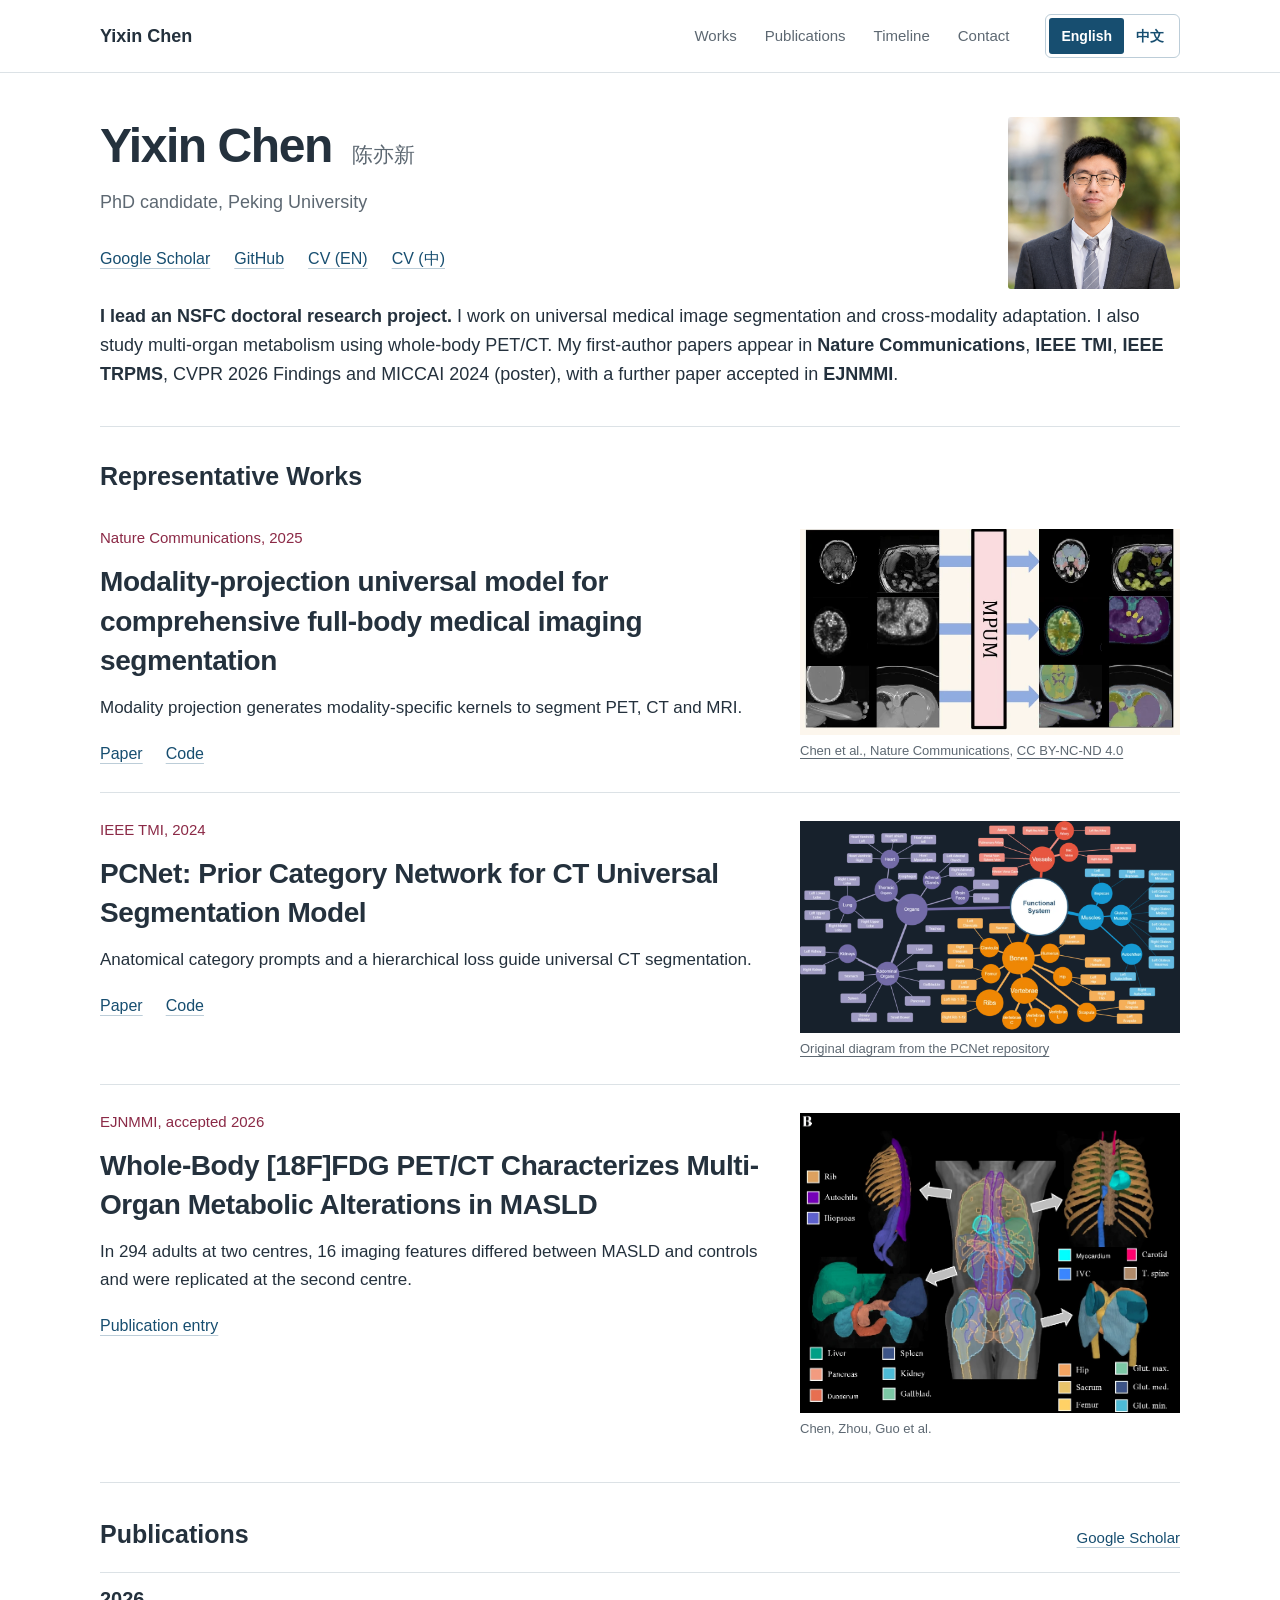
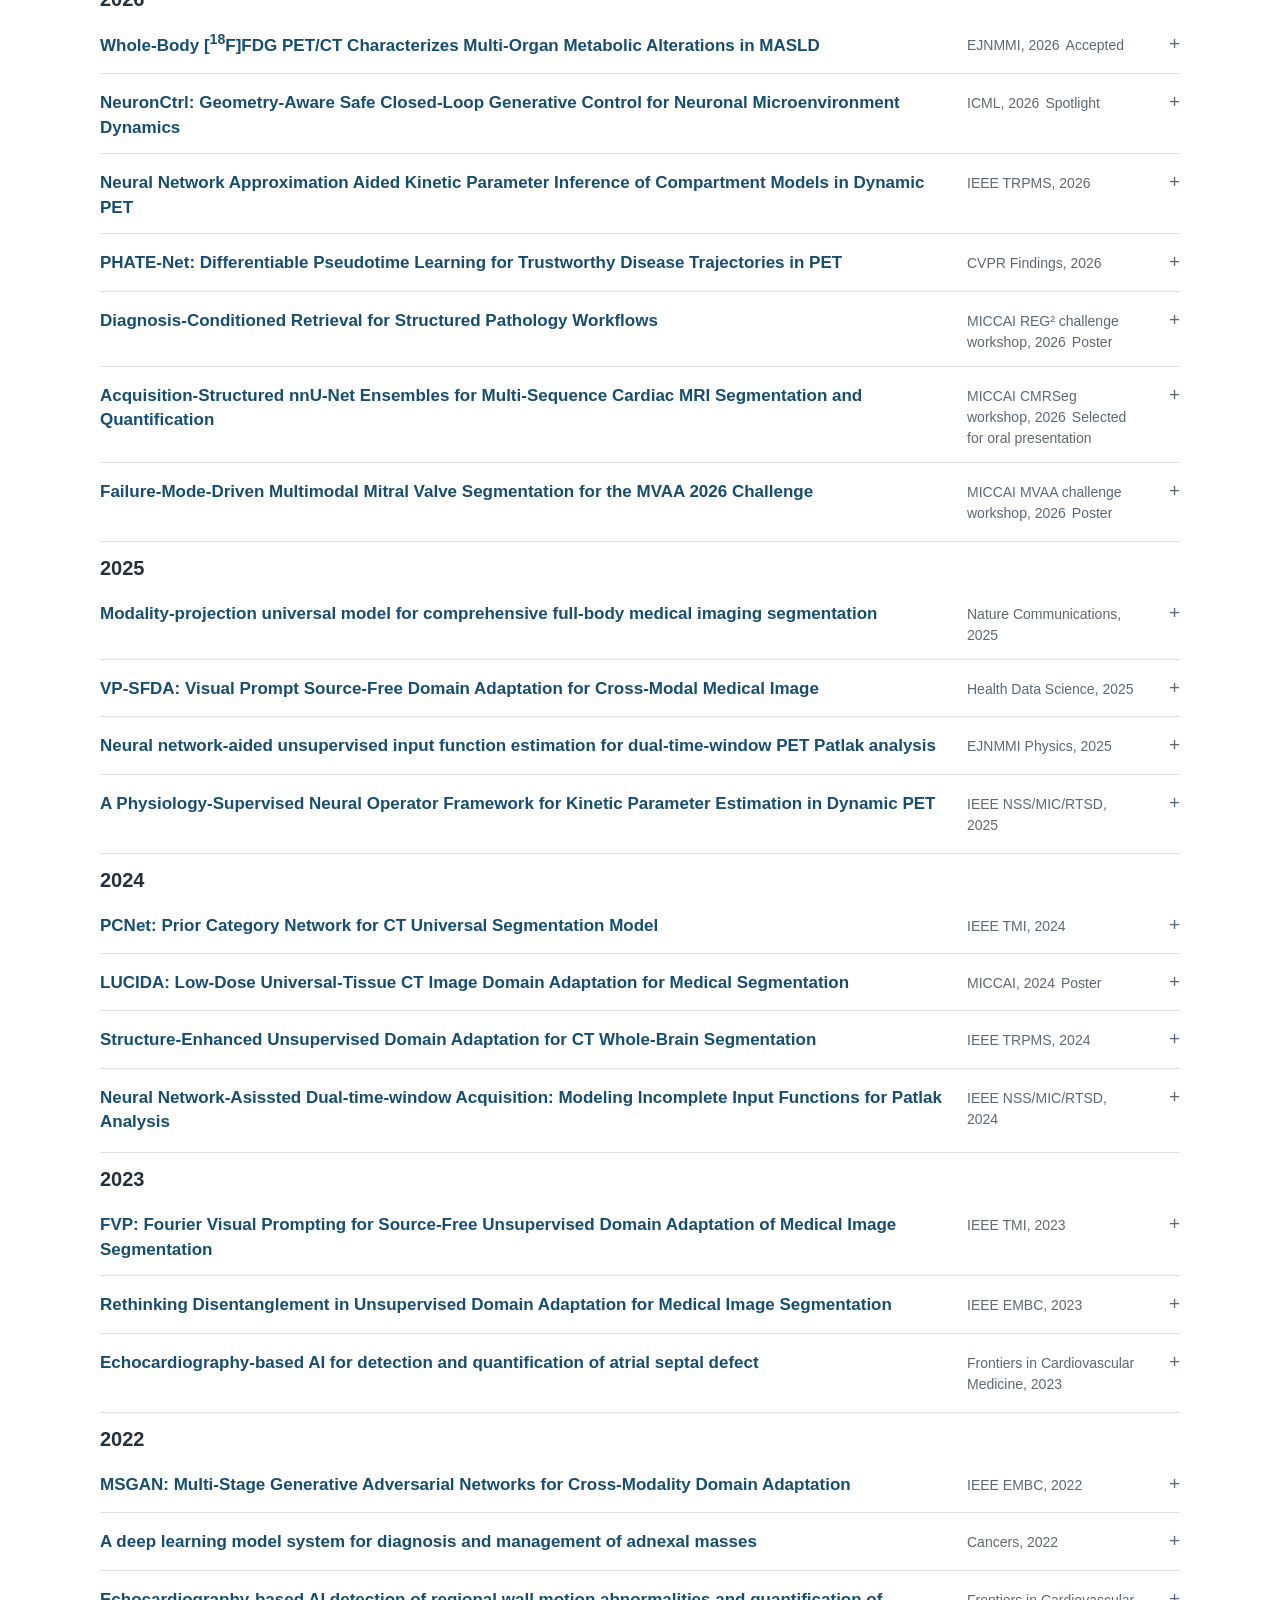
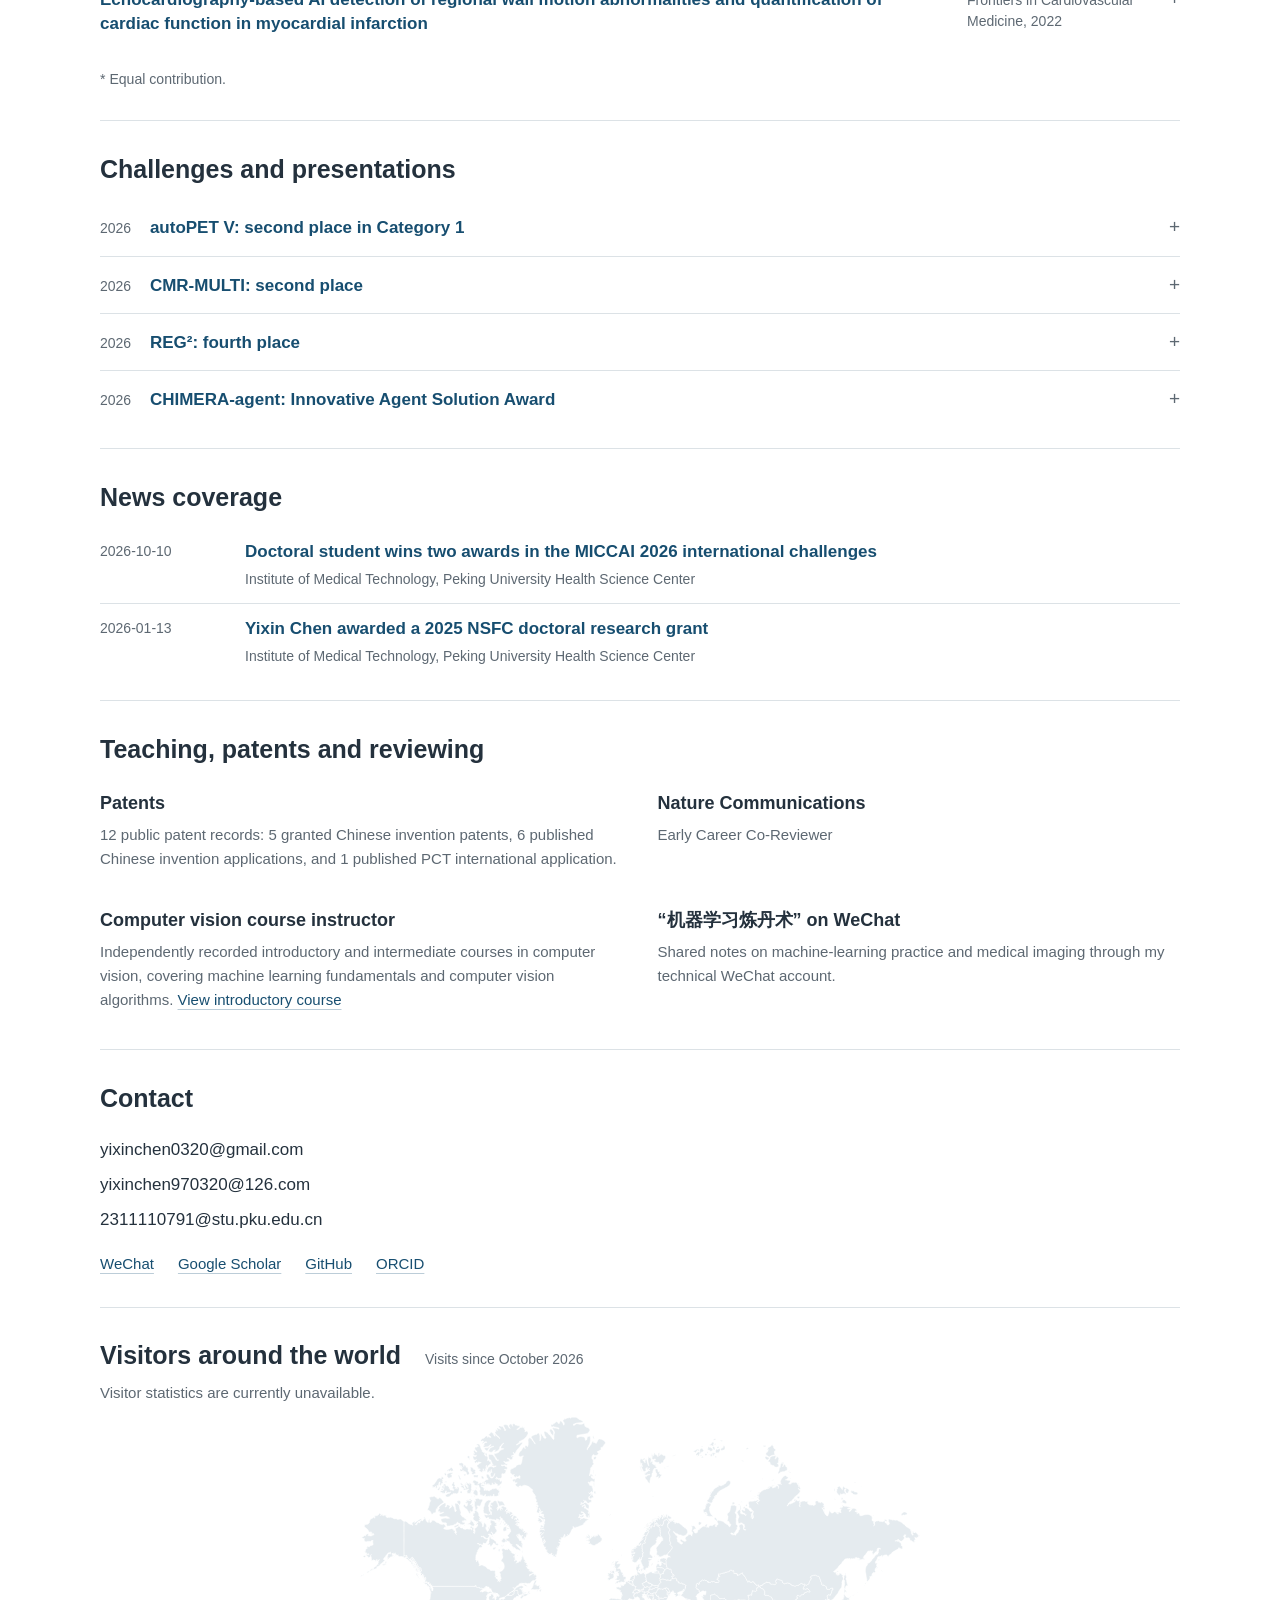
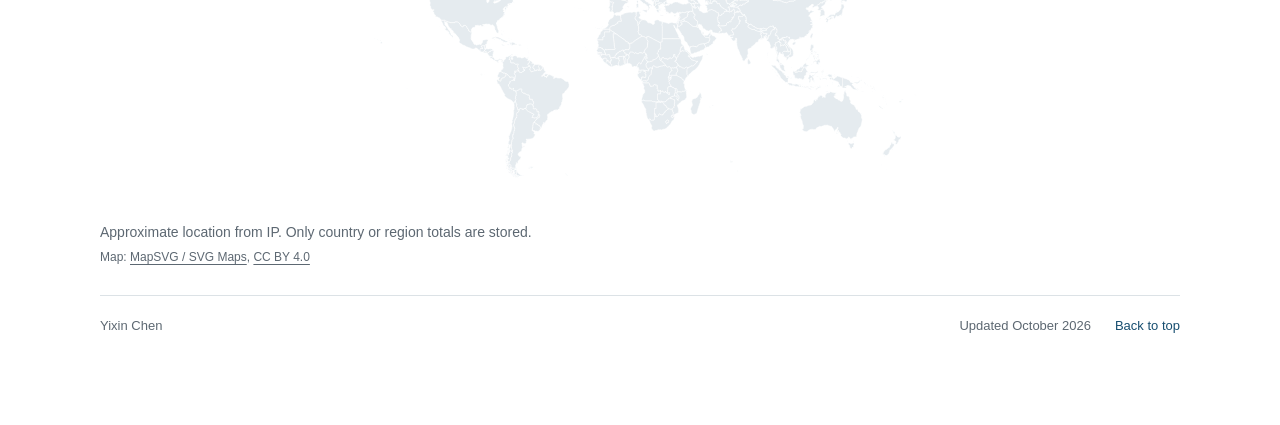
==== commit 7aaaed33: "Publish finalized bilingual academic CVs" ====
--- a/index.html
+++ b/index.html
@@ -6,16 +6,16 @@
   <meta property="og:type" content="website"><meta property="og:title" content="Yixin Chen | Peking University"><meta property="og:description" content="Yixin Chen, PhD candidate at Peking University. Research in medical image segmentation, cross-modality learning, and clinical imaging of cancer and metabolic disease."><meta property="og:url" content="https://yixinchen-ai.github.io/"><meta property="og:image" content="https://yixinchen-ai.github.io/assets/img/avatar.png"><meta name="twitter:card" content="summary">
   <meta name="theme-color" content="#ffffff"><link rel="canonical" href="https://yixinchen-ai.github.io/">
   <link rel="alternate" hreflang="en" href="https://yixinchen-ai.github.io/"><link rel="alternate" hreflang="zh-CN" href="https://yixinchen-ai.github.io/index.zh.html"><link rel="alternate" hreflang="x-default" href="https://yixinchen-ai.github.io/">
-  <link rel="icon" href="assets/favicon.svg" type="image/svg+xml"><link rel="stylesheet" href="assets/css/style.css?v=5090140c8bfc"><script src="assets/js/main.js?v=ec6ae15bf04a" defer></script><script src="assets/js/visitors.js?v=9e749ea6da85" defer></script>
+  <link rel="icon" href="assets/favicon.svg" type="image/svg+xml"><link rel="stylesheet" href="assets/css/style.css?v=f478b70d42f0"><script src="assets/js/main.js?v=ec6ae15bf04a" defer></script><script src="assets/js/visitors.js?v=9e749ea6da85" defer></script>
 </head>
 <body id="top">
 <a class="skip-link" href="#main">Skip to content</a>
 <header class="site-header"><div class="header-inner"><a class="site-name" href="#top">Yixin Chen</a><nav aria-label="Main navigation"><a href="#research">Works</a><a href="#publications">Publications</a><button type="button" popovertarget="journey" aria-controls="journey" aria-expanded="false">Timeline</button><a href="#contact">Contact</a></nav><div class="language" role="group" aria-label="Language / 语言"><a href="index.html" lang="en" hreflang="en" aria-current="page">English</a><a href="index.zh.html" lang="zh-CN" hreflang="zh-CN" >中文</a></div></div></header>
 <main id="main" class="page">
-<section class="hero" aria-labelledby="name"><div class="identity"><div class="name-line"><h1 id="name">Yixin Chen</h1><span class="other-name">陈亦新</span></div><p class="affiliation">PhD candidate, Peking University</p></div><figure class="portrait"><a href="assets/img/avatar.png" data-photo data-caption="Yixin Chen"><img src="assets/img/avatar.png" alt="Portrait of Yixin Chen" width="1254" height="1254" fetchpriority="high"></a></figure><p class="intro" id="research-funding"><strong>I lead an NSFC doctoral research project.</strong> I work on medical image segmentation and learning across PET, CT and MRI. My clinical research focuses on cancer, fatty liver disease and multi-organ metabolism. My first-author papers appear in <strong>Nature Communications</strong>, <strong>IEEE TMI</strong>, <strong>IEEE TRPMS</strong>, CVPR 2026 Findings and MICCAI 2024 (poster), with a further paper accepted in <strong>EJNMMI</strong>.</p><div class="hero-contact"><div class="hero-links"><a class="text-link" href="https://scholar.google.com/citations?hl=en&amp;user=ymfVoFwAAAAJ">Google Scholar</a><a class="text-link" href="https://github.com/YixinChen-AI">GitHub</a><a class="text-link" href="output/pdf/Yixin-Chen-CV.pdf" download>CV (EN)</a><a class="text-link" href="output/pdf/Yixin-Chen-CV-ZH.pdf" download>CV (中)</a></div></div></section>
+<section class="hero" aria-labelledby="name"><div class="identity"><div class="name-line"><h1 id="name">Yixin Chen</h1><span class="other-name">陈亦新</span></div><p class="affiliation">PhD candidate, Peking University</p></div><figure class="portrait"><a href="assets/img/avatar.png" data-photo data-caption="Yixin Chen"><img src="assets/img/avatar.png" alt="Portrait of Yixin Chen" width="1254" height="1254" fetchpriority="high"></a></figure><p class="intro" id="research-funding"><strong>I lead an NSFC doctoral research project.</strong> I work on universal medical image segmentation and cross-modality adaptation. I also study multi-organ metabolism using whole-body PET/CT. My first-author papers appear in <strong>Nature Communications</strong>, <strong>IEEE TMI</strong>, <strong>IEEE TRPMS</strong>, CVPR 2026 Findings and MICCAI 2024 (poster), with a further paper accepted in <strong>EJNMMI</strong>.</p><div class="hero-contact"><div class="hero-links"><a class="text-link" href="https://scholar.google.com/citations?hl=en&amp;user=ymfVoFwAAAAJ">Google Scholar</a><a class="text-link" href="https://github.com/YixinChen-AI">GitHub</a><a class="text-link" href="output/pdf/Yixin-Chen-CV.pdf" download>CV (EN)</a><a class="text-link" href="output/pdf/Yixin-Chen-CV-ZH.pdf" download>CV (中)</a></div></div></section>
 <section id="research" class="selected-research" aria-labelledby="research-title"><div class="section-heading"><h2 id="research-title">Representative Works</h2></div><article class="selected-work" id="research-mpum" aria-labelledby="research-title-mpum">
     <div class="research-copy"><p class="research-venue">Nature Communications, 2025</p><h3 id="research-title-mpum">Modality-projection universal model for comprehensive full-body medical imaging segmentation</h3>
-      <p class="research-summary">The model shares anatomical knowledge across PET, CT and MRI while adapting segmentation to each modality.</p>
+      <p class="research-summary">Modality projection generates modality-specific kernels to segment PET, CT and MRI.</p>
       <div class="research-links"><a class="text-link" href="https://www.nature.com/articles/s41467-025-64469-w">Paper</a><a class="text-link" href="https://github.com/YixinChen-AI/MPUM">Code</a></div>
     </div>
     <figure class="research-figure research-figure-mpum"><a class="figure-link" href="assets/img/research/mpum-overview.png" data-photo data-display="light" data-caption="MPUM framework and clinical studies, Figure 1." data-alt="MPUM overview showing modality-specific kernels, anatomical segmentation and clinical analyses" aria-label="View full figure: MPUM"><svg viewBox="155 1007 630 341" width="630" height="341" role="img" aria-label="MR, PET and CT images with their corresponding MPUM segmentation outputs"><image href="assets/img/publications/mpum.webp?v=9f0bc7d8d8e0" width="2000" height="1811" /></svg></a>
@@ -23,7 +23,7 @@
     </figure>
   </article><article class="selected-work" id="research-pcnet" aria-labelledby="research-title-pcnet">
     <div class="research-copy"><p class="research-venue">IEEE TMI, 2024</p><h3 id="research-title-pcnet">PCNet: Prior Category Network for CT Universal Segmentation Model</h3>
-      <p class="research-summary">It uses relationships between organs, bones and muscles to guide CT segmentation.</p>
+      <p class="research-summary">Anatomical category prompts and a hierarchical loss guide universal CT segmentation.</p>
       <div class="research-links"><a class="text-link" href="https://doi.org/10.1109/TMI.2024.3395349">Paper</a><a class="text-link" href="https://github.com/YixinChen-AI/PCNet">Code</a></div>
     </div>
     <figure class="research-figure research-figure-pcnet"><a class="figure-link dark-figure" href="assets/img/research/pcnet-hierarchy.png" data-photo data-display="dark" data-caption="The anatomical hierarchy used in PCNet." data-alt="PCNet anatomical hierarchy linking functional systems with organs, vessels, muscles and bones" aria-label="View full figure: PCNet"><img src="assets/img/publications/pcnet.webp?v=d0eb432837d6" alt="Complete PCNet anatomical hierarchy showing relationships among organs, vessels, muscles and bones" width="1788" height="998" loading="lazy"></a>
@@ -34,19 +34,19 @@
       <p class="research-summary">In 294 adults at two centres, 16 imaging features differed between MASLD and controls and were replicated at the second centre.</p>
       <div class="research-links"><a class="text-link" href="#publication-masld">Publication entry</a></div>
     </div>
-    <figure class="research-figure research-figure-masld"><a class="figure-link" href="assets/img/research/masld-petct.png" data-photo data-display="light" data-caption="PET/CT and multi-organ segmentation, Figure 2 of the accepted manuscript." data-alt="MASLD study figure showing PET/CT examples, multi-organ segmentation and organ-level measurements" aria-label="View full figure: Whole-body PET/CT in MASLD"><svg viewBox="835 14 907 717" width="907" height="717" role="img" aria-label="Detail of MASLD Figure 2 showing whole-body segmentation and organ groups"><image href="assets/img/publications/masld.webp?v=a4537ef1f4ee" width="1753" height="1253" /></svg></a>
+    <figure class="research-figure research-figure-masld"><a class="figure-link" href="assets/img/research/masld-petct.png" data-photo data-display="light" data-caption="PET/CT and multi-organ segmentation, Figure 2 of the accepted manuscript." data-alt="MASLD study figure showing PET/CT examples, multi-organ segmentation and organ-level measurements" aria-label="View full figure: Whole-body PET/CT in metabolic dysfunction-associated steatotic liver disease (MASLD)"><svg viewBox="835 14 907 717" width="907" height="717" role="img" aria-label="Detail of MASLD Figure 2 showing whole-body segmentation and organ groups"><image href="assets/img/publications/masld.webp?v=a4537ef1f4ee" width="1753" height="1253" /></svg></a>
       <figcaption>Chen, Zhou, Guo et al.</figcaption>
     </figure>
   </article></section>
-<section id="publications" class="publications" aria-labelledby="pub-title"><div class="section-heading"><h2 id="pub-title">Publications</h2><a class="text-link" href="https://scholar.google.com/citations?hl=en&amp;user=ymfVoFwAAAAJ">Google Scholar</a></div><div class="publication-directory"><section class="publication-year" aria-labelledby="paper-year-2026"><h3 id="paper-year-2026">2026</h3><details class="publication-entry" id="publication-masld"><summary><span class="publication-title">Whole-Body [<sup>18</sup>F]FDG PET/CT Characterizes Multi-Organ Metabolic Alterations in MASLD</span><span class="publication-venue"><span class="v-name">EJNMMI</span>, 2026<span class="publication-status">Accepted</span></span></summary><div class="publication-detail"><figure class="publication-image"><a class="figure-link" href="assets/img/research/masld-petct.png" data-photo data-display="light" data-caption="PET/CT and multi-organ segmentation, Figure 2 of the accepted manuscript." data-alt="MASLD study figure showing PET/CT examples, multi-organ segmentation and organ-level measurements" aria-label="View full figure: Whole-body PET/CT in MASLD"><svg viewBox="835 14 907 717" width="907" height="717" role="img" aria-label="Detail of MASLD Figure 2 showing whole-body segmentation and organ groups"><image href="assets/img/publications/masld.webp?v=a4537ef1f4ee" width="1753" height="1253" /></svg></a><figcaption>Authors' manuscript</figcaption></figure><div class="publication-copy"><p>Whole-body FDG PET/CT is used to examine metabolic changes across organs in MASLD.</p><p class="publication-authors"><span class="me">Yixin Chen</span><span class="author-role"> (first author)</span>, Chuanzhi Zhou, Lijuan Guo, Huiling Duan, Fengjuan Li, Lihong Yang, Yanhua Duan, Hui Li, Ruoyan Xu, Zhaoping Cheng, Zhaoheng Xie</p></div></div></details><details class="publication-entry" id="publication-neuronctrl"><summary><span class="publication-title">NeuronCtrl: Geometry-Aware Safe Closed-Loop Generative Control for Neuronal Microenvironment Dynamics</span><span class="publication-venue"><span class="v-name">ICML</span>, 2026<span class="publication-status">Spotlight</span></span></summary><div class="publication-detail"><figure class="publication-image"><a class="figure-link" href="assets/img/publications/neuronctrl.webp?v=3bb58d22a1f0" data-photo data-caption="NeuronCtrl: Geometry-Aware Safe Closed-Loop Generative Control for Neuronal Microenvironment Dynamics" data-alt="Figure for NeuronCtrl: Geometry-Aware Safe Closed-Loop Generative Control for Neuronal Microenvironment Dynamics" aria-label="View full figure: NeuronCtrl: Geometry-Aware Safe Closed-Loop Generative Control for Neuronal Microenvironment Dynamics"><img src="assets/img/publications/neuronctrl.webp?v=3bb58d22a1f0" alt="Figure for NeuronCtrl: Geometry-Aware Safe Closed-Loop Generative Control for Neuronal Microenvironment Dynamics" loading="lazy"></a><figcaption><a href="https://proceedings.mlr.press/v306/xu26d.html">Figure source</a></figcaption></figure><div class="publication-copy"><p>NeuronCtrl combines a generative model with closed-loop control to guide neuronal microenvironment dynamics.</p><p class="publication-authors">Haowei Xu, <span class="me">Yixin Chen</span>, Wanyi Fu, Hongbin Han, Zhaoheng Xie</p><div class="publication-links"><a href="https://icml.cc/virtual/2026/poster/63182">Conference</a><a href="https://openreview.net/forum?id=ZK3h2ENA67">OpenReview</a></div></div></div></details><details class="publication-entry" id="paper-kinetic-inference"><summary><span class="publication-title">Neural Network Approximation Aided Kinetic Parameter Inference of Compartment Models in Dynamic PET</span><span class="publication-venue"><span class="v-name">IEEE TRPMS</span>, 2026</span></summary><div class="publication-detail publication-detail-text"><div class="publication-copy"><p>A neural approximation of compartment-model equations is used to infer kinetic parameters from dynamic PET.</p><p class="publication-authors">Wenrui Shao, <span class="me">Yixin Chen</span>, Ourui Fu, Tian Li, Zhi Yang, Nan Li, Hongbin Han, Xiangxi Meng, Zhaoheng Xie</p><div class="publication-links"><a href="https://doi.org/10.1109/TRPMS.2026.3660465">Paper</a></div></div></div></details><details class="publication-entry" id="publication-phate"><summary><span class="publication-title">PHATE-Net: Differentiable Pseudotime Learning for Trustworthy Disease Trajectories in PET</span><span class="publication-venue"><span class="v-name">CVPR Findings</span>, 2026</span></summary><div class="publication-detail"><figure class="publication-image"><a class="figure-link" href="assets/img/publications/phate.webp?v=6c6bb803287e" data-photo data-caption="PHATE-Net: Differentiable Pseudotime Learning for Trustworthy Disease Trajectories in PET" data-alt="Figure for PHATE-Net: Differentiable Pseudotime Learning for Trustworthy Disease Trajectories in PET" aria-label="View full figure: PHATE-Net: Differentiable Pseudotime Learning for Trustworthy Disease Trajectories in PET"><img src="assets/img/publications/phate.webp?v=6c6bb803287e" alt="Figure for PHATE-Net: Differentiable Pseudotime Learning for Trustworthy Disease Trajectories in PET" loading="lazy"></a><figcaption><a href="https://openaccess.thecvf.com/content/CVPR2026F/papers/Chen_PHATE-Net_Differentiable_Pseudotime_Learning_for_Trustworthy_Disease_Trajectories_in_PET_CVPRF_2026_paper.pdf">Figure source</a></figcaption></figure><div class="publication-copy"><p>PHATE-Net learns a disease progression timeline from PET images by making pseudotime estimation differentiable.</p><p class="publication-authors"><span class="me">Yixin Chen</span>, Yan Wang, Wenrui Shao, Zhaoheng Xie</p><div class="publication-links"><a href="https://openaccess.thecvf.com/content/CVPR2026F/papers/Chen_PHATE-Net_Differentiable_Pseudotime_Learning_for_Trustworthy_Disease_Trajectories_in_PET_CVPRF_2026_paper.pdf">Paper</a></div></div></div></details><details class="publication-entry" id="paper-reg2"><summary><span class="publication-title">Diagnosis-Conditioned Retrieval for Structured Pathology Workflows</span><span class="publication-venue"><span class="v-name">MICCAI REG² challenge workshop</span>, 2026<span class="publication-status">Poster</span></span></summary><div class="publication-detail publication-detail-text"><div class="publication-copy"><p>Predicted organ and diagnosis labels guide retrieval of a structured pathology workflow for each whole-slide image.</p><p class="publication-authors"><span class="me">Yixin Chen</span></p><div class="publication-links"><a href="https://papers.miccai.org/miccai-2026-sat/REG2026_008.html">Paper</a></div></div></div></details><details class="publication-entry" id="paper-cmr-multi"><summary><span class="publication-title">Acquisition-Structured nnU-Net Ensembles for Multi-Sequence Cardiac MRI Segmentation and Quantification</span><span class="publication-venue"><span class="v-name">MICCAI CMRSeg workshop</span>, 2026<span class="publication-status">Selected for oral presentation</span></span></summary><div class="publication-detail publication-detail-text"><div class="publication-copy"><p>Sequence-specific nnU-Net ensembles segment cardiac MRI and derive ejection fraction and scar mass.</p><p class="publication-authors"><span class="me">Yixin Chen</span>, Yizhen Peng</p><div class="publication-links"><a href="https://papers.miccai.org/miccai-2026-sat/CMRSeg_018.html">Paper</a></div></div></div></details><details class="publication-entry" id="paper-mvaa"><summary><span class="publication-title">Failure-Mode-Driven Multimodal Mitral Valve Segmentation for the MVAA 2026 Challenge</span><span class="publication-venue"><span class="v-name">MICCAI MVAA challenge workshop</span>, 2026<span class="publication-status">Poster</span></span></summary><div class="publication-detail publication-detail-text"><div class="publication-copy"><p>Modality-specific ensembles segment the mitral valve in cardiac CT, 3D ultrasound and surgical video.</p><p class="publication-authors"><span class="me">Yixin Chen</span></p><div class="publication-links"><a href="https://papers.miccai.org/miccai-2026-sat/MVAA_023.html">Paper</a></div></div></div></details></section><section class="publication-year" aria-labelledby="paper-year-2025"><h3 id="paper-year-2025">2025</h3><details class="publication-entry" id="paper-mpum"><summary><span class="publication-title">Modality-projection universal model for comprehensive full-body medical imaging segmentation</span><span class="publication-venue"><span class="v-name">Nature Communications</span>, 2025</span></summary><div class="publication-detail"><figure class="publication-image"><a class="figure-link" href="assets/img/research/mpum-overview.png" data-photo data-display="light" data-caption="MPUM framework and clinical studies, Figure 1." data-alt="MPUM overview showing modality-specific kernels, anatomical segmentation and clinical analyses" aria-label="View full figure: MPUM"><svg viewBox="155 1007 630 341" width="630" height="341" role="img" aria-label="MR, PET and CT images with their corresponding MPUM segmentation outputs"><image href="assets/img/publications/mpum.webp?v=9f0bc7d8d8e0" width="2000" height="1811" /></svg></a><figcaption><a href="https://www.nature.com/articles/s41467-025-64469-w">Figure source</a>, <a href="https://creativecommons.org/licenses/by-nc-nd/4.0/">CC BY-NC-ND 4.0</a></figcaption></figure><div class="publication-copy"><p>A modality-projection model segments anatomical structures across whole-body medical images.</p><p class="publication-authors"><span class="me">Yixin Chen</span><span class="author-role"> (first author)</span>, Lin Gao, Yajuan Gao, Rui Wang, Jingge Lian, Xiangxi Meng, Yanhua Duan, Leiying Chai, Hongbin Han, Zhaoping Cheng, Zhaoheng Xie</p><div class="publication-links"><a href="https://www.nature.com/articles/s41467-025-64469-w">Paper</a><a href="https://arxiv.org/abs/2412.19026">arXiv</a><a href="https://github.com/YixinChen-AI/MPUM">Code</a></div></div></div></details><details class="publication-entry" id="paper-vp-sfda"><summary><span class="publication-title">VP-SFDA: Visual Prompt Source-Free Domain Adaptation for Cross-Modal Medical Image</span><span class="publication-venue"><span class="v-name">Health Data Science</span>, 2025</span></summary><div class="publication-detail"><figure class="publication-image"><a class="figure-link" href="assets/img/publications/vpsfda.webp?v=e89f4c9703f4" data-photo data-caption="VP-SFDA: Visual Prompt Source-Free Domain Adaptation for Cross-Modal Medical Image" data-alt="Figure for VP-SFDA: Visual Prompt Source-Free Domain Adaptation for Cross-Modal Medical Image" aria-label="View full figure: VP-SFDA: Visual Prompt Source-Free Domain Adaptation for Cross-Modal Medical Image"><img src="assets/img/publications/vpsfda.webp?v=e89f4c9703f4" alt="Figure for VP-SFDA: Visual Prompt Source-Free Domain Adaptation for Cross-Modal Medical Image" loading="lazy"></a><figcaption><a href="https://doi.org/10.34133/hds.0143">Figure source</a></figcaption></figure><div class="publication-copy"><p>Visual prompts help adapt a segmentation model to a new imaging modality without access to the source data.</p><p class="publication-authors"><span class="me">Yixin Chen</span>, Yan Wang, Zhaoheng Xie</p><div class="publication-links"><a href="https://doi.org/10.34133/hds.0143">Paper</a></div></div></div></details><details class="publication-entry" id="paper-pet-patlak"><summary><span class="publication-title">Neural network-aided unsupervised input function estimation for dual-time-window PET Patlak analysis</span><span class="publication-venue"><span class="v-name">EJNMMI Physics</span>, 2025</span></summary><div class="publication-detail"><figure class="publication-image"><a class="figure-link" href="assets/img/publications/pet-patlak.webp?v=435ca2f6f3b1" data-photo data-caption="Neural network-aided unsupervised input function estimation for dual-time-window PET Patlak analysis" data-alt="Figure for Neural network-aided unsupervised input function estimation for dual-time-window PET Patlak analysis" aria-label="View full figure: Neural network-aided unsupervised input function estimation for dual-time-window PET Patlak analysis"><img src="assets/img/publications/pet-patlak.webp?v=435ca2f6f3b1" alt="Figure for Neural network-aided unsupervised input function estimation for dual-time-window PET Patlak analysis" loading="lazy"></a><figcaption><a href="https://doi.org/10.1186/s40658-025-00804-w">Figure source</a></figcaption></figure><div class="publication-copy"><p>A neural network estimates the missing input function needed for Patlak analysis from dual-time-window PET scans.</p><p class="publication-authors">Wenrui Shao, Yarong Zhang, Fen Du, Fangxiao Cheng, <span class="me">Yixin Chen</span>, Xiangxi Meng, Ying Liang, Zhaoheng Xie</p><div class="publication-links"><a href="https://doi.org/10.1186/s40658-025-00804-w">Paper</a></div></div></div></details><details class="publication-entry" id="paper-neural-operator"><summary><span class="publication-title">A Physiology-Supervised Neural Operator Framework for Kinetic Parameter Estimation in Dynamic PET</span><span class="publication-venue"><span class="v-name">IEEE NSS/MIC/RTSD</span>, 2025</span></summary><div class="publication-detail publication-detail-text"><div class="publication-copy"><p>A physiology-supervised neural operator estimates kinetic parameters from dynamic PET data.</p><p class="publication-authors">W. Shao, <span class="me">Yixin Chen</span>, Z. Wang, R. Xu, X. Meng, Z. Xie</p><div class="publication-links"><a href="https://doi.org/10.1109/NSS/MIC/RTSD57106.2025.11287925">Paper</a></div></div></div></details></section><section class="publication-year" aria-labelledby="paper-year-2024"><h3 id="paper-year-2024">2024</h3><details class="publication-entry" id="paper-pcnet"><summary><span class="publication-title">PCNet: Prior Category Network for CT Universal Segmentation Model</span><span class="publication-venue"><span class="v-name">IEEE TMI</span>, 2024</span></summary><div class="publication-detail"><figure class="publication-image"><a class="figure-link dark-figure" href="assets/img/research/pcnet-hierarchy.png" data-photo data-display="dark" data-caption="The anatomical hierarchy used in PCNet." data-alt="PCNet anatomical hierarchy linking functional systems with organs, vessels, muscles and bones" aria-label="View full figure: PCNet"><img src="assets/img/publications/pcnet.webp?v=d0eb432837d6" alt="Complete PCNet anatomical hierarchy showing relationships among organs, vessels, muscles and bones" width="1788" height="998" loading="lazy"></a><figcaption><a href="https://github.com/YixinChen-AI/PCNet">Figure source</a></figcaption></figure><div class="publication-copy"><p>PCNet uses prior anatomical categories to guide universal segmentation of CT structures.</p><p class="publication-authors"><span class="me">Yixin Chen</span>, Yajuan Gao, Lei Zhu, Wenrui Shao, Yanye Lu, Hongbin Han, Zhaoheng Xie</p><div class="publication-links"><a href="https://doi.org/10.1109/TMI.2024.3395349">Paper</a><a href="https://github.com/YixinChen-AI/PCNet">Code</a></div></div></div></details><details class="publication-entry" id="paper-lucida"><summary><span class="publication-title">LUCIDA: Low-Dose Universal-Tissue CT Image Domain Adaptation for Medical Segmentation</span><span class="publication-venue"><span class="v-name">MICCAI</span>, 2024<span class="publication-status">Poster</span></span></summary><div class="publication-detail"><figure class="publication-image"><a class="figure-link" href="assets/img/publications/lucida.webp?v=3aee3f8dfa92" data-photo data-caption="LUCIDA: Low-Dose Universal-Tissue CT Image Domain Adaptation for Medical Segmentation" data-alt="Figure for LUCIDA: Low-Dose Universal-Tissue CT Image Domain Adaptation for Medical Segmentation" aria-label="View full figure: LUCIDA: Low-Dose Universal-Tissue CT Image Domain Adaptation for Medical Segmentation"><img src="assets/img/publications/lucida.webp?v=3aee3f8dfa92" alt="Figure for LUCIDA: Low-Dose Universal-Tissue CT Image Domain Adaptation for Medical Segmentation" loading="lazy"></a><figcaption><a href="https://papers.miccai.org/miccai-2024/483-Paper0562.html">Figure source</a></figcaption></figure><div class="publication-copy"><p>LUCIDA adapts segmentation to low-dose CT images across multiple tissues.</p><p class="publication-authors"><span class="me">Yixin Chen</span>, Xiangxi Meng, Yan Wang, Shuang Zeng, Xi Liu, Zhaoheng Xie</p><div class="publication-links"><a href="https://doi.org/10.1007/978-3-031-72111-3_37">Paper</a><a href="https://github.com/YixinChen-AI/LUCIDA">Code</a></div></div></div></details><details class="publication-entry" id="paper-braseda"><summary><span class="publication-title">Structure-Enhanced Unsupervised Domain Adaptation for CT Whole-Brain Segmentation</span><span class="publication-venue"><span class="v-name">IEEE TRPMS</span>, 2024</span></summary><div class="publication-detail publication-detail-text"><div class="publication-copy"><p>Structure-aware domain adaptation is applied to whole-brain CT segmentation.</p><p class="publication-authors"><span class="me">Yixin Chen</span><span class="author-role"> (first author)</span>, Yajun Gao, Lei Zhu, Jianan Li, Yan Wang, Jiakui Hu, Hongbin Han, Yanye Lu, Zhaoheng Xie</p><div class="publication-links"><a href="https://doi.org/10.1109/TRPMS.2024.3391285">Paper</a><a href="https://github.com/YixinChen-AI/BraSEDA">Code</a></div></div></div></details><details class="publication-entry" id="paper-dual-window"><summary><span class="publication-title">Neural Network-Asissted Dual-time-window Acquisition: Modeling Incomplete Input Functions for Patlak Analysis</span><span class="publication-venue"><span class="v-name">IEEE NSS/MIC/RTSD</span>, 2024</span></summary><div class="publication-detail publication-detail-text"><div class="publication-copy"><p>A neural model reconstructs the incomplete input function in dual-time-window PET for Patlak analysis.</p><p class="publication-authors">W. Shao, Y. Zhang, <span class="me">Yixin Chen</span>, X. Meng, Y. Liang, Z. Xie</p><div class="publication-links"><a href="https://doi.org/10.1109/NSS/MIC/RTSD57108.2024.10656964">Paper</a></div></div></div></details></section><section class="publication-year" aria-labelledby="paper-year-2023"><h3 id="paper-year-2023">2023</h3><details class="publication-entry" id="paper-fvp"><summary><span class="publication-title">FVP: Fourier Visual Prompting for Source-Free Unsupervised Domain Adaptation of Medical Image Segmentation</span><span class="publication-venue"><span class="v-name">IEEE TMI</span>, 2023</span></summary><div class="publication-detail"><figure class="publication-image"><a class="figure-link" href="assets/img/publications/fvp.webp?v=b02a9b541fbc" data-photo data-caption="FVP: Fourier Visual Prompting for Source-Free Unsupervised Domain Adaptation of Medical Image Segmentation" data-alt="Figure for FVP: Fourier Visual Prompting for Source-Free Unsupervised Domain Adaptation of Medical Image Segmentation" aria-label="View full figure: FVP: Fourier Visual Prompting for Source-Free Unsupervised Domain Adaptation of Medical Image Segmentation"><img src="assets/img/publications/fvp.webp?v=b02a9b541fbc" alt="Figure for FVP: Fourier Visual Prompting for Source-Free Unsupervised Domain Adaptation of Medical Image Segmentation" loading="lazy"></a><figcaption><a href="https://arxiv.org/abs/2304.13672">Figure source</a></figcaption></figure><div class="publication-copy"><p>Fourier-domain visual prompts adapt medical image segmentation when source-domain data are unavailable.</p><p class="publication-authors">Yan Wang, Jian Cheng, <span class="me">Yixin Chen</span>, Shuai Shao, Lanyun Zhu, Zhenzhou Wu, Tao Liu, Haogang Zhu</p><div class="publication-links"><a href="https://doi.org/10.1109/TMI.2023.3306105">Paper</a></div></div></div></details><details class="publication-entry" id="paper-rethink-disentanglement"><summary><span class="publication-title">Rethinking Disentanglement in Unsupervised Domain Adaptation for Medical Image Segmentation</span><span class="publication-venue"><span class="v-name">IEEE EMBC</span>, 2023</span></summary><div class="publication-detail"><figure class="publication-image"><a class="figure-link" href="assets/img/publications/rethink.webp?v=33bde54bce57" data-photo data-caption="Rethinking Disentanglement in Unsupervised Domain Adaptation for Medical Image Segmentation" data-alt="Figure for Rethinking Disentanglement in Unsupervised Domain Adaptation for Medical Image Segmentation" aria-label="View full figure: Rethinking Disentanglement in Unsupervised Domain Adaptation for Medical Image Segmentation"><img src="assets/img/publications/rethink.webp?v=33bde54bce57" alt="Figure for Rethinking Disentanglement in Unsupervised Domain Adaptation for Medical Image Segmentation" loading="lazy"></a><figcaption><a href="https://microsites.arinex.com.au/EMBC/pdf/full-paper_789.pdf">Figure source</a></figcaption></figure><div class="publication-copy"><p>The paper revisits feature disentanglement for unsupervised domain adaptation in medical segmentation.</p><p class="publication-authors">Yan Wang, <span class="me">Yixin Chen</span><span class="author-role"> (first author)</span>, Yingying Zhang, Haogang Zhu</p><div class="publication-links"><a href="https://doi.org/10.1109/EMBC40787.2023.10341077">Paper</a></div></div></div></details><details class="publication-entry" id="paper-atrial-septal"><summary><span class="publication-title">Echocardiography-based AI for detection and quantification of atrial septal defect</span><span class="publication-venue"><span class="v-name">Frontiers in Cardiovascular Medicine</span>, 2023</span></summary><div class="publication-detail"><figure class="publication-image"><a class="figure-link" href="assets/img/publications/atrial-septal.webp?v=56ea7ce187e4" data-photo data-caption="Echocardiography-based AI for detection and quantification of atrial septal defect" data-alt="Figure for Echocardiography-based AI for detection and quantification of atrial septal defect" aria-label="View full figure: Echocardiography-based AI for detection and quantification of atrial septal defect"><img src="assets/img/publications/atrial-septal.webp?v=56ea7ce187e4" alt="Figure for Echocardiography-based AI for detection and quantification of atrial septal defect" loading="lazy"></a><figcaption><a href="https://doi.org/10.3389/fcvm.2023.985657">Figure source</a></figcaption></figure><div class="publication-copy"><p>Echocardiography-based AI detects atrial septal defects and quantifies their size.</p><p class="publication-authors">Xixiang Lin, Feifei Yang, <span class="me">Yixin Chen</span><span class="author-role"> (first author)</span>, Xu Chen, Wenjun Wang, Wenxiu Li, Qiushuang Wang, Liwei Zhang, Xin Li, Yujiao Deng, Haitao Pu, Xiaotian Chen, Xiao Wang, Dong Luo, Peifang Zhang, Daniel Burkhoff, Kunlun He</p><div class="publication-links"><a href="https://doi.org/10.3389/fcvm.2023.985657">Paper</a></div></div></div></details></section><section class="publication-year" aria-labelledby="paper-year-2022"><h3 id="paper-year-2022">2022</h3><details class="publication-entry" id="paper-msgan"><summary><span class="publication-title">MSGAN: Multi-Stage Generative Adversarial Networks for Cross-Modality Domain Adaptation</span><span class="publication-venue"><span class="v-name">IEEE EMBC</span>, 2022</span></summary><div class="publication-detail publication-detail-text"><div class="publication-copy"><p>A multi-stage generative adversarial network addresses cross-modality domain adaptation for medical images.</p><p class="publication-authors">Yan Wang, <span class="me">Yixin Chen</span><span class="author-role"> (first author)</span>, Wenjun Wang, Haogang Zhu</p><div class="publication-links"><a href="https://doi.org/10.1109/EMBC48229.2022.9871048">Paper</a></div></div></div></details><details class="publication-entry" id="paper-adnexal"><summary><span class="publication-title">A deep learning model system for diagnosis and management of adnexal masses</span><span class="publication-venue"><span class="v-name">Cancers</span>, 2022</span></summary><div class="publication-detail"><figure class="publication-image"><a class="figure-link" href="assets/img/publications/adnexal.webp?v=27c6162a5ed8" data-photo data-caption="A deep learning model system for diagnosis and management of adnexal masses" data-alt="Figure for A deep learning model system for diagnosis and management of adnexal masses" aria-label="View full figure: A deep learning model system for diagnosis and management of adnexal masses"><img src="assets/img/publications/adnexal.webp?v=27c6162a5ed8" alt="Figure for A deep learning model system for diagnosis and management of adnexal masses" loading="lazy"></a><figcaption><a href="https://doi.org/10.3390/cancers14215291">Figure source</a></figcaption></figure><div class="publication-copy"><p>A deep-learning system analyzes ultrasound images to support the diagnosis and management of adnexal masses.</p><p class="publication-authors">Jianan Li, <span class="me">Yixin Chen</span><span class="author-role"> (first author)</span>, Minyu Zhang, Peifang Zhang, Kunlun He, Fengqin Yan, Jingbo Li, Hong Xu, Daniel Burkhoff, Yukun Luo, Longxia Wang, Qiuyang Li</p><div class="publication-links"><a href="https://doi.org/10.3390/cancers14215291">Paper</a></div></div></div></details><details class="publication-entry" id="paper-myocardial-infarction"><summary><span class="publication-title">Echocardiography-based AI detection of regional wall motion abnormalities and quantification of cardiac function in myocardial infarction</span><span class="publication-venue"><span class="v-name">Frontiers in Cardiovascular Medicine</span>, 2022</span></summary><div class="publication-detail"><figure class="publication-image"><a class="figure-link" href="assets/img/publications/myocardial-infarction.webp?v=34feb2cd663a" data-photo data-caption="Echocardiography-based AI detection of regional wall motion abnormalities and quantification of cardiac function in myocardial infarction" data-alt="Figure for Echocardiography-based AI detection of regional wall motion abnormalities and quantification of cardiac function in myocardial infarction" aria-label="View full figure: Echocardiography-based AI detection of regional wall motion abnormalities and quantification of cardiac function in myocardial infarction"><img src="assets/img/publications/myocardial-infarction.webp?v=34feb2cd663a" alt="Figure for Echocardiography-based AI detection of regional wall motion abnormalities and quantification of cardiac function in myocardial infarction" loading="lazy"></a><figcaption><a href="https://doi.org/10.3389/fcvm.2022.903660">Figure source</a></figcaption></figure><div class="publication-copy"><p>An echocardiography-based AI system detects regional wall-motion abnormalities and measures cardiac function after myocardial infarction.</p><p class="publication-authors">Xixiang Lin, Feifei Yang, <span class="me">Yixin Chen</span>, Xiaotian Chen, Wenjun Wang, Xu Chen, Qiushuang Wang, Liwei Zhang, Huayuan Guo, Bohan Liu, Liheng Yu, Haitao Pu, Peifang Zhang, Zhenzhou Wu, Xin Li, Daniel Burkhoff, Kunlun He</p><div class="publication-links"><a href="https://doi.org/10.3389/fcvm.2022.903660">Paper</a></div></div></div></details></section></div></section>
+<section id="publications" class="publications" aria-labelledby="pub-title"><div class="section-heading"><h2 id="pub-title">Publications</h2><a class="text-link" href="https://scholar.google.com/citations?hl=en&amp;user=ymfVoFwAAAAJ">Google Scholar</a></div><div class="publication-directory"><section class="publication-year" aria-labelledby="paper-year-2026"><h3 id="paper-year-2026">2026</h3><details class="publication-entry" id="publication-masld"><summary><span class="publication-title">Whole-Body [<sup>18</sup>F]FDG PET/CT Characterizes Multi-Organ Metabolic Alterations in MASLD</span><span class="publication-venue"><span class="v-name">EJNMMI</span>, 2026<span class="publication-status">Accepted</span></span></summary><div class="publication-detail"><figure class="publication-image"><a class="figure-link" href="assets/img/research/masld-petct.png" data-photo data-display="light" data-caption="PET/CT and multi-organ segmentation, Figure 2 of the accepted manuscript." data-alt="MASLD study figure showing PET/CT examples, multi-organ segmentation and organ-level measurements" aria-label="View full figure: Whole-body PET/CT in metabolic dysfunction-associated steatotic liver disease (MASLD)"><svg viewBox="835 14 907 717" width="907" height="717" role="img" aria-label="Detail of MASLD Figure 2 showing whole-body segmentation and organ groups"><image href="assets/img/publications/masld.webp?v=a4537ef1f4ee" width="1753" height="1253" /></svg></a><figcaption>Authors' manuscript</figcaption></figure><div class="publication-copy"><p>Whole-body FDG PET/CT is used to examine metabolic changes across organs in MASLD.</p><p class="publication-authors"><span class="me">Yixin Chen</span>, Chuanzhi Zhou, Lijuan Guo, Huiling Duan, Fengjuan Li, Lihong Yang, Yanhua Duan, Hui Li, Ruoyan Xu, Zhaoping Cheng, Zhaoheng Xie</p></div></div></details><details class="publication-entry" id="publication-neuronctrl"><summary><span class="publication-title">NeuronCtrl: Geometry-Aware Safe Closed-Loop Generative Control for Neuronal Microenvironment Dynamics</span><span class="publication-venue"><span class="v-name">ICML</span>, 2026<span class="publication-status">Spotlight</span></span></summary><div class="publication-detail"><figure class="publication-image"><a class="figure-link" href="assets/img/publications/neuronctrl.webp?v=3bb58d22a1f0" data-photo data-caption="NeuronCtrl: Geometry-Aware Safe Closed-Loop Generative Control for Neuronal Microenvironment Dynamics" data-alt="Figure for NeuronCtrl: Geometry-Aware Safe Closed-Loop Generative Control for Neuronal Microenvironment Dynamics" aria-label="View full figure: NeuronCtrl: Geometry-Aware Safe Closed-Loop Generative Control for Neuronal Microenvironment Dynamics"><img src="assets/img/publications/neuronctrl.webp?v=3bb58d22a1f0" alt="Figure for NeuronCtrl: Geometry-Aware Safe Closed-Loop Generative Control for Neuronal Microenvironment Dynamics" loading="lazy"></a><figcaption><a href="https://proceedings.mlr.press/v306/xu26d.html">Figure source</a></figcaption></figure><div class="publication-copy"><p>NeuronCtrl combines a generative model with closed-loop control to guide neuronal microenvironment dynamics.</p><p class="publication-authors">Haowei Xu, <span class="me">Yixin Chen</span>, Wanyi Fu, Hongbin Han, Zhaoheng Xie</p><div class="publication-links"><a href="https://icml.cc/virtual/2026/poster/63182">Conference</a><a href="https://openreview.net/forum?id=ZK3h2ENA67">OpenReview</a></div></div></div></details><details class="publication-entry" id="paper-kinetic-inference"><summary><span class="publication-title">Neural Network Approximation Aided Kinetic Parameter Inference of Compartment Models in Dynamic PET</span><span class="publication-venue"><span class="v-name">IEEE TRPMS</span>, 2026</span></summary><div class="publication-detail publication-detail-text"><div class="publication-copy"><p>A neural approximation of compartment-model equations is used to infer kinetic parameters from dynamic PET.</p><p class="publication-authors">Wenrui Shao, <span class="me">Yixin Chen</span>, Ourui Fu, Tian Li, Zhi Yang, Nan Li, Hongbin Han, Xiangxi Meng, Zhaoheng Xie</p><div class="publication-links"><a href="https://doi.org/10.1109/TRPMS.2026.3660465">Paper</a></div></div></div></details><details class="publication-entry" id="publication-phate"><summary><span class="publication-title">PHATE-Net: Differentiable Pseudotime Learning for Trustworthy Disease Trajectories in PET</span><span class="publication-venue"><span class="v-name">CVPR Findings</span>, 2026</span></summary><div class="publication-detail"><figure class="publication-image"><a class="figure-link" href="assets/img/publications/phate.webp?v=6c6bb803287e" data-photo data-caption="PHATE-Net: Differentiable Pseudotime Learning for Trustworthy Disease Trajectories in PET" data-alt="Figure for PHATE-Net: Differentiable Pseudotime Learning for Trustworthy Disease Trajectories in PET" aria-label="View full figure: PHATE-Net: Differentiable Pseudotime Learning for Trustworthy Disease Trajectories in PET"><img src="assets/img/publications/phate.webp?v=6c6bb803287e" alt="Figure for PHATE-Net: Differentiable Pseudotime Learning for Trustworthy Disease Trajectories in PET" loading="lazy"></a><figcaption><a href="https://openaccess.thecvf.com/content/CVPR2026F/papers/Chen_PHATE-Net_Differentiable_Pseudotime_Learning_for_Trustworthy_Disease_Trajectories_in_PET_CVPRF_2026_paper.pdf">Figure source</a></figcaption></figure><div class="publication-copy"><p>PHATE-Net learns a disease progression timeline from PET images by making pseudotime estimation differentiable.</p><p class="publication-authors"><span class="me">Yixin Chen</span>, Yan Wang, Wenrui Shao, Zhaoheng Xie</p><div class="publication-links"><a href="https://openaccess.thecvf.com/content/CVPR2026F/papers/Chen_PHATE-Net_Differentiable_Pseudotime_Learning_for_Trustworthy_Disease_Trajectories_in_PET_CVPRF_2026_paper.pdf">Paper</a></div></div></div></details><details class="publication-entry" id="paper-reg2"><summary><span class="publication-title">Diagnosis-Conditioned Retrieval for Structured Pathology Workflows</span><span class="publication-venue"><span class="v-name">MICCAI REG² challenge workshop</span>, 2026<span class="publication-status">Poster</span></span></summary><div class="publication-detail publication-detail-text"><div class="publication-copy"><p>Predicted organ and diagnosis labels guide retrieval of a structured pathology workflow for each whole-slide image.</p><p class="publication-authors"><span class="me">Yixin Chen</span></p><div class="publication-links"><a href="https://papers.miccai.org/miccai-2026-sat/REG2026_008.html">Paper</a></div></div></div></details><details class="publication-entry" id="paper-cmr-multi"><summary><span class="publication-title">Acquisition-Structured nnU-Net Ensembles for Multi-Sequence Cardiac MRI Segmentation and Quantification</span><span class="publication-venue"><span class="v-name">MICCAI CMRSeg workshop</span>, 2026<span class="publication-status">Selected for oral presentation</span></span></summary><div class="publication-detail publication-detail-text"><div class="publication-copy"><p>Sequence-specific nnU-Net ensembles segment cardiac MRI and derive ejection fraction and scar mass.</p><p class="publication-authors"><span class="me">Yixin Chen</span>, Yizhen Peng</p><div class="publication-links"><a href="https://papers.miccai.org/miccai-2026-sat/CMRSeg_018.html">Paper</a></div></div></div></details><details class="publication-entry" id="paper-mvaa"><summary><span class="publication-title">Failure-Mode-Driven Multimodal Mitral Valve Segmentation for the MVAA 2026 Challenge</span><span class="publication-venue"><span class="v-name">MICCAI MVAA challenge workshop</span>, 2026<span class="publication-status">Poster</span></span></summary><div class="publication-detail publication-detail-text"><div class="publication-copy"><p>Modality-specific ensembles segment the mitral valve in cardiac CT, 3D ultrasound and surgical video.</p><p class="publication-authors"><span class="me">Yixin Chen</span></p><div class="publication-links"><a href="https://papers.miccai.org/miccai-2026-sat/MVAA_023.html">Paper</a></div></div></div></details></section><section class="publication-year" aria-labelledby="paper-year-2025"><h3 id="paper-year-2025">2025</h3><details class="publication-entry" id="paper-mpum"><summary><span class="publication-title">Modality-projection universal model for comprehensive full-body medical imaging segmentation</span><span class="publication-venue"><span class="v-name">Nature Communications</span>, 2025</span></summary><div class="publication-detail"><figure class="publication-image"><a class="figure-link" href="assets/img/research/mpum-overview.png" data-photo data-display="light" data-caption="MPUM framework and clinical studies, Figure 1." data-alt="MPUM overview showing modality-specific kernels, anatomical segmentation and clinical analyses" aria-label="View full figure: MPUM"><svg viewBox="155 1007 630 341" width="630" height="341" role="img" aria-label="MR, PET and CT images with their corresponding MPUM segmentation outputs"><image href="assets/img/publications/mpum.webp?v=9f0bc7d8d8e0" width="2000" height="1811" /></svg></a><figcaption><a href="https://www.nature.com/articles/s41467-025-64469-w">Figure source</a>, <a href="https://creativecommons.org/licenses/by-nc-nd/4.0/">CC BY-NC-ND 4.0</a></figcaption></figure><div class="publication-copy"><p>A modality-projection model segments anatomical structures across whole-body medical images.</p><p class="publication-authors"><span class="me">Yixin Chen</span><span class="author-role">*</span>, Lin Gao<span class="author-role">*</span>, Yajuan Gao, Rui Wang, Jingge Lian, Xiangxi Meng, Yanhua Duan, Leiying Chai, Hongbin Han, Zhaoping Cheng, Zhaoheng Xie</p><div class="publication-links"><a href="https://www.nature.com/articles/s41467-025-64469-w">Paper</a><a href="https://arxiv.org/abs/2412.19026">arXiv</a><a href="https://github.com/YixinChen-AI/MPUM">Code</a></div></div></div></details><details class="publication-entry" id="paper-vp-sfda"><summary><span class="publication-title">VP-SFDA: Visual Prompt Source-Free Domain Adaptation for Cross-Modal Medical Image</span><span class="publication-venue"><span class="v-name">Health Data Science</span>, 2025</span></summary><div class="publication-detail"><figure class="publication-image"><a class="figure-link" href="assets/img/publications/vpsfda.webp?v=e89f4c9703f4" data-photo data-caption="VP-SFDA: Visual Prompt Source-Free Domain Adaptation for Cross-Modal Medical Image" data-alt="Figure for VP-SFDA: Visual Prompt Source-Free Domain Adaptation for Cross-Modal Medical Image" aria-label="View full figure: VP-SFDA: Visual Prompt Source-Free Domain Adaptation for Cross-Modal Medical Image"><img src="assets/img/publications/vpsfda.webp?v=e89f4c9703f4" alt="Figure for VP-SFDA: Visual Prompt Source-Free Domain Adaptation for Cross-Modal Medical Image" loading="lazy"></a><figcaption><a href="https://doi.org/10.34133/hds.0143">Figure source</a></figcaption></figure><div class="publication-copy"><p>Visual prompts help adapt a segmentation model to a new imaging modality without access to the source data.</p><p class="publication-authors"><span class="me">Yixin Chen</span>, Yan Wang, Zhaoheng Xie</p><div class="publication-links"><a href="https://doi.org/10.34133/hds.0143">Paper</a></div></div></div></details><details class="publication-entry" id="paper-pet-patlak"><summary><span class="publication-title">Neural network-aided unsupervised input function estimation for dual-time-window PET Patlak analysis</span><span class="publication-venue"><span class="v-name">EJNMMI Physics</span>, 2025</span></summary><div class="publication-detail"><figure class="publication-image"><a class="figure-link" href="assets/img/publications/pet-patlak.webp?v=435ca2f6f3b1" data-photo data-caption="Neural network-aided unsupervised input function estimation for dual-time-window PET Patlak analysis" data-alt="Figure for Neural network-aided unsupervised input function estimation for dual-time-window PET Patlak analysis" aria-label="View full figure: Neural network-aided unsupervised input function estimation for dual-time-window PET Patlak analysis"><img src="assets/img/publications/pet-patlak.webp?v=435ca2f6f3b1" alt="Figure for Neural network-aided unsupervised input function estimation for dual-time-window PET Patlak analysis" loading="lazy"></a><figcaption><a href="https://doi.org/10.1186/s40658-025-00804-w">Figure source</a></figcaption></figure><div class="publication-copy"><p>A neural network estimates the missing input function needed for Patlak analysis from dual-time-window PET scans.</p><p class="publication-authors">Wenrui Shao, Yarong Zhang, Fen Du, Fangxiao Cheng, <span class="me">Yixin Chen</span>, Xiangxi Meng, Ying Liang, Zhaoheng Xie</p><div class="publication-links"><a href="https://doi.org/10.1186/s40658-025-00804-w">Paper</a></div></div></div></details><details class="publication-entry" id="paper-neural-operator"><summary><span class="publication-title">A Physiology-Supervised Neural Operator Framework for Kinetic Parameter Estimation in Dynamic PET</span><span class="publication-venue"><span class="v-name">IEEE NSS/MIC/RTSD</span>, 2025</span></summary><div class="publication-detail publication-detail-text"><div class="publication-copy"><p>A physiology-supervised neural operator estimates kinetic parameters from dynamic PET data.</p><p class="publication-authors">W. Shao, <span class="me">Yixin Chen</span>, Z. Wang, R. Xu, X. Meng, Z. Xie</p><div class="publication-links"><a href="https://doi.org/10.1109/NSS/MIC/RTSD57106.2025.11287925">Paper</a></div></div></div></details></section><section class="publication-year" aria-labelledby="paper-year-2024"><h3 id="paper-year-2024">2024</h3><details class="publication-entry" id="paper-pcnet"><summary><span class="publication-title">PCNet: Prior Category Network for CT Universal Segmentation Model</span><span class="publication-venue"><span class="v-name">IEEE TMI</span>, 2024</span></summary><div class="publication-detail"><figure class="publication-image"><a class="figure-link dark-figure" href="assets/img/research/pcnet-hierarchy.png" data-photo data-display="dark" data-caption="The anatomical hierarchy used in PCNet." data-alt="PCNet anatomical hierarchy linking functional systems with organs, vessels, muscles and bones" aria-label="View full figure: PCNet"><img src="assets/img/publications/pcnet.webp?v=d0eb432837d6" alt="Complete PCNet anatomical hierarchy showing relationships among organs, vessels, muscles and bones" width="1788" height="998" loading="lazy"></a><figcaption><a href="https://github.com/YixinChen-AI/PCNet">Figure source</a></figcaption></figure><div class="publication-copy"><p>PCNet uses prior anatomical categories to guide universal segmentation of CT structures.</p><p class="publication-authors"><span class="me">Yixin Chen</span>, Yajuan Gao, Lei Zhu, Wenrui Shao, Yanye Lu, Hongbin Han, Zhaoheng Xie</p><div class="publication-links"><a href="https://doi.org/10.1109/TMI.2024.3395349">Paper</a><a href="https://github.com/YixinChen-AI/PCNet">Code</a></div></div></div></details><details class="publication-entry" id="paper-lucida"><summary><span class="publication-title">LUCIDA: Low-Dose Universal-Tissue CT Image Domain Adaptation for Medical Segmentation</span><span class="publication-venue"><span class="v-name">MICCAI</span>, 2024<span class="publication-status">Poster</span></span></summary><div class="publication-detail"><figure class="publication-image"><a class="figure-link" href="assets/img/publications/lucida.webp?v=3aee3f8dfa92" data-photo data-caption="LUCIDA: Low-Dose Universal-Tissue CT Image Domain Adaptation for Medical Segmentation" data-alt="Figure for LUCIDA: Low-Dose Universal-Tissue CT Image Domain Adaptation for Medical Segmentation" aria-label="View full figure: LUCIDA: Low-Dose Universal-Tissue CT Image Domain Adaptation for Medical Segmentation"><img src="assets/img/publications/lucida.webp?v=3aee3f8dfa92" alt="Figure for LUCIDA: Low-Dose Universal-Tissue CT Image Domain Adaptation for Medical Segmentation" loading="lazy"></a><figcaption><a href="https://papers.miccai.org/miccai-2024/483-Paper0562.html">Figure source</a></figcaption></figure><div class="publication-copy"><p>LUCIDA uses segmentation reconstruction and Fourier adaptation to segment low-dose CT tissues without target labels.</p><p class="publication-authors"><span class="me">Yixin Chen</span>, Xiangxi Meng, Yan Wang, Shuang Zeng, Xi Liu, Zhaoheng Xie</p><div class="publication-links"><a href="https://doi.org/10.1007/978-3-031-72111-3_37">Paper</a><a href="https://github.com/YixinChen-AI/LUCIDA">Code</a></div></div></div></details><details class="publication-entry" id="paper-braseda"><summary><span class="publication-title">Structure-Enhanced Unsupervised Domain Adaptation for CT Whole-Brain Segmentation</span><span class="publication-venue"><span class="v-name">IEEE TRPMS</span>, 2024</span></summary><div class="publication-detail publication-detail-text"><div class="publication-copy"><p>Structure-aware domain adaptation is applied to whole-brain CT segmentation.</p><p class="publication-authors"><span class="me">Yixin Chen</span><span class="author-role">*</span>, Yajun Gao<span class="author-role">*</span>, Lei Zhu, Jianan Li, Yan Wang, Jiakui Hu, Hongbin Han, Yanye Lu, Zhaoheng Xie</p><div class="publication-links"><a href="https://doi.org/10.1109/TRPMS.2024.3391285">Paper</a><a href="https://github.com/YixinChen-AI/BraSEDA">Code</a></div></div></div></details><details class="publication-entry" id="paper-dual-window"><summary><span class="publication-title">Neural Network-Asissted Dual-time-window Acquisition: Modeling Incomplete Input Functions for Patlak Analysis</span><span class="publication-venue"><span class="v-name">IEEE NSS/MIC/RTSD</span>, 2024</span></summary><div class="publication-detail publication-detail-text"><div class="publication-copy"><p>A neural model reconstructs the incomplete input function in dual-time-window PET for Patlak analysis.</p><p class="publication-authors">W. Shao, Y. Zhang, <span class="me">Yixin Chen</span>, X. Meng, Y. Liang, Z. Xie</p><div class="publication-links"><a href="https://doi.org/10.1109/NSS/MIC/RTSD57108.2024.10656964">Paper</a></div></div></div></details></section><section class="publication-year" aria-labelledby="paper-year-2023"><h3 id="paper-year-2023">2023</h3><details class="publication-entry" id="paper-fvp"><summary><span class="publication-title">FVP: Fourier Visual Prompting for Source-Free Unsupervised Domain Adaptation of Medical Image Segmentation</span><span class="publication-venue"><span class="v-name">IEEE TMI</span>, 2023</span></summary><div class="publication-detail"><figure class="publication-image"><a class="figure-link" href="assets/img/publications/fvp.webp?v=b02a9b541fbc" data-photo data-caption="FVP: Fourier Visual Prompting for Source-Free Unsupervised Domain Adaptation of Medical Image Segmentation" data-alt="Figure for FVP: Fourier Visual Prompting for Source-Free Unsupervised Domain Adaptation of Medical Image Segmentation" aria-label="View full figure: FVP: Fourier Visual Prompting for Source-Free Unsupervised Domain Adaptation of Medical Image Segmentation"><img src="assets/img/publications/fvp.webp?v=b02a9b541fbc" alt="Figure for FVP: Fourier Visual Prompting for Source-Free Unsupervised Domain Adaptation of Medical Image Segmentation" loading="lazy"></a><figcaption><a href="https://arxiv.org/abs/2304.13672">Figure source</a></figcaption></figure><div class="publication-copy"><p>Fourier-domain visual prompts adapt medical image segmentation when source-domain data are unavailable.</p><p class="publication-authors">Yan Wang, Jian Cheng, <span class="me">Yixin Chen</span>, Shuai Shao, Lanyun Zhu, Zhenzhou Wu, Tao Liu, Haogang Zhu</p><div class="publication-links"><a href="https://doi.org/10.1109/TMI.2023.3306105">Paper</a></div></div></div></details><details class="publication-entry" id="paper-rethink-disentanglement"><summary><span class="publication-title">Rethinking Disentanglement in Unsupervised Domain Adaptation for Medical Image Segmentation</span><span class="publication-venue"><span class="v-name">IEEE EMBC</span>, 2023</span></summary><div class="publication-detail"><figure class="publication-image"><a class="figure-link" href="assets/img/publications/rethink.webp?v=33bde54bce57" data-photo data-caption="Rethinking Disentanglement in Unsupervised Domain Adaptation for Medical Image Segmentation" data-alt="Figure for Rethinking Disentanglement in Unsupervised Domain Adaptation for Medical Image Segmentation" aria-label="View full figure: Rethinking Disentanglement in Unsupervised Domain Adaptation for Medical Image Segmentation"><img src="assets/img/publications/rethink.webp?v=33bde54bce57" alt="Figure for Rethinking Disentanglement in Unsupervised Domain Adaptation for Medical Image Segmentation" loading="lazy"></a><figcaption><a href="https://microsites.arinex.com.au/EMBC/pdf/full-paper_789.pdf">Figure source</a></figcaption></figure><div class="publication-copy"><p>The paper revisits feature disentanglement for unsupervised domain adaptation in medical segmentation.</p><p class="publication-authors">Yan Wang<span class="author-role">*</span>, <span class="me">Yixin Chen</span><span class="author-role">*</span>, Yingying Zhang, Haogang Zhu</p><div class="publication-links"><a href="https://doi.org/10.1109/EMBC40787.2023.10341077">Paper</a></div></div></div></details><details class="publication-entry" id="paper-atrial-septal"><summary><span class="publication-title">Echocardiography-based AI for detection and quantification of atrial septal defect</span><span class="publication-venue"><span class="v-name">Frontiers in Cardiovascular Medicine</span>, 2023</span></summary><div class="publication-detail"><figure class="publication-image"><a class="figure-link" href="assets/img/publications/atrial-septal.webp?v=56ea7ce187e4" data-photo data-caption="Echocardiography-based AI for detection and quantification of atrial septal defect" data-alt="Figure for Echocardiography-based AI for detection and quantification of atrial septal defect" aria-label="View full figure: Echocardiography-based AI for detection and quantification of atrial septal defect"><img src="assets/img/publications/atrial-septal.webp?v=56ea7ce187e4" alt="Figure for Echocardiography-based AI for detection and quantification of atrial septal defect" loading="lazy"></a><figcaption><a href="https://doi.org/10.3389/fcvm.2023.985657">Figure source</a></figcaption></figure><div class="publication-copy"><p>Echocardiography-based AI detects atrial septal defects and quantifies their size.</p><p class="publication-authors">Xixiang Lin<span class="author-role">*</span>, Feifei Yang<span class="author-role">*</span>, <span class="me">Yixin Chen</span><span class="author-role">*</span>, Xu Chen, Wenjun Wang, Wenxiu Li, Qiushuang Wang, Liwei Zhang, Xin Li, Yujiao Deng, Haitao Pu, Xiaotian Chen, Xiao Wang, Dong Luo, Peifang Zhang, Daniel Burkhoff, Kunlun He</p><div class="publication-links"><a href="https://doi.org/10.3389/fcvm.2023.985657">Paper</a></div></div></div></details></section><section class="publication-year" aria-labelledby="paper-year-2022"><h3 id="paper-year-2022">2022</h3><details class="publication-entry" id="paper-msgan"><summary><span class="publication-title">MSGAN: Multi-Stage Generative Adversarial Networks for Cross-Modality Domain Adaptation</span><span class="publication-venue"><span class="v-name">IEEE EMBC</span>, 2022</span></summary><div class="publication-detail publication-detail-text"><div class="publication-copy"><p>A multi-stage generative adversarial network addresses cross-modality domain adaptation for medical images.</p><p class="publication-authors">Yan Wang<span class="author-role">*</span>, <span class="me">Yixin Chen</span><span class="author-role">*</span>, Wenjun Wang, Haogang Zhu</p><div class="publication-links"><a href="https://doi.org/10.1109/EMBC48229.2022.9871048">Paper</a></div></div></div></details><details class="publication-entry" id="paper-adnexal"><summary><span class="publication-title">A deep learning model system for diagnosis and management of adnexal masses</span><span class="publication-venue"><span class="v-name">Cancers</span>, 2022</span></summary><div class="publication-detail"><figure class="publication-image"><a class="figure-link" href="assets/img/publications/adnexal.webp?v=27c6162a5ed8" data-photo data-caption="A deep learning model system for diagnosis and management of adnexal masses" data-alt="Figure for A deep learning model system for diagnosis and management of adnexal masses" aria-label="View full figure: A deep learning model system for diagnosis and management of adnexal masses"><img src="assets/img/publications/adnexal.webp?v=27c6162a5ed8" alt="Figure for A deep learning model system for diagnosis and management of adnexal masses" loading="lazy"></a><figcaption><a href="https://doi.org/10.3390/cancers14215291">Figure source</a></figcaption></figure><div class="publication-copy"><p>A deep-learning system analyzes ultrasound images to support the diagnosis and management of adnexal masses.</p><p class="publication-authors">Jianan Li<span class="author-role">*</span>, <span class="me">Yixin Chen</span><span class="author-role">*</span>, Minyu Zhang, Peifang Zhang, Kunlun He, Fengqin Yan, Jingbo Li, Hong Xu, Daniel Burkhoff, Yukun Luo, Longxia Wang, Qiuyang Li</p><div class="publication-links"><a href="https://doi.org/10.3390/cancers14215291">Paper</a></div></div></div></details><details class="publication-entry" id="paper-myocardial-infarction"><summary><span class="publication-title">Echocardiography-based AI detection of regional wall motion abnormalities and quantification of cardiac function in myocardial infarction</span><span class="publication-venue"><span class="v-name">Frontiers in Cardiovascular Medicine</span>, 2022</span></summary><div class="publication-detail"><figure class="publication-image"><a class="figure-link" href="assets/img/publications/myocardial-infarction.webp?v=34feb2cd663a" data-photo data-caption="Echocardiography-based AI detection of regional wall motion abnormalities and quantification of cardiac function in myocardial infarction" data-alt="Figure for Echocardiography-based AI detection of regional wall motion abnormalities and quantification of cardiac function in myocardial infarction" aria-label="View full figure: Echocardiography-based AI detection of regional wall motion abnormalities and quantification of cardiac function in myocardial infarction"><img src="assets/img/publications/myocardial-infarction.webp?v=34feb2cd663a" alt="Figure for Echocardiography-based AI detection of regional wall motion abnormalities and quantification of cardiac function in myocardial infarction" loading="lazy"></a><figcaption><a href="https://doi.org/10.3389/fcvm.2022.903660">Figure source</a></figcaption></figure><div class="publication-copy"><p>An echocardiography-based AI system detects regional wall-motion abnormalities and measures cardiac function after myocardial infarction.</p><p class="publication-authors">Xixiang Lin, Feifei Yang, <span class="me">Yixin Chen</span>, Xiaotian Chen, Wenjun Wang, Xu Chen, Qiushuang Wang, Liwei Zhang, Huayuan Guo, Bohan Liu, Liheng Yu, Haitao Pu, Peifang Zhang, Zhenzhou Wu, Xin Li, Daniel Burkhoff, Kunlun He</p><div class="publication-links"><a href="https://doi.org/10.3389/fcvm.2022.903660">Paper</a></div></div></div></details></section><p class="publication-role-note">* Equal contribution.</p></div></section>
 <section id="challenges" class="challenges" aria-labelledby="challenges-title"><div class="section-heading"><h2 id="challenges-title">Challenges and presentations</h2></div><details class="publication-entry challenge-entry" id="challenge-autopet"><summary><span class="publication-title"><span class="challenge-year">2026</span> autoPET V: second place in Category 1</span></summary><div class="challenge-detail"><p>CYX-AI combined neural-network corrections with local threshold updates for interactive PET/CT lesion segmentation. Oral presentation at the MICCAI 2026 autoPET challenge workshop.</p><div class="challenge-links"><a class="text-link" href="https://github.com/YixinChen-AI/autopet-v">Method and code</a></div><div class="challenge-photo"><a href="assets/img/autopet-award-2026.jpeg" data-photo data-caption="autoPET V: second place in Category 1" data-alt="CYX-AI receiving the autoPET V Category 1 second-place award at MICCAI 2026" aria-label="View full photo"><img src="assets/img/autopet-award-2026.jpeg?v=e76d1b8900ab" alt="CYX-AI receiving the autoPET V Category 1 second-place award at MICCAI 2026" width="3000" height="4000" loading="lazy"></a></div></div></details><details class="publication-entry challenge-entry" id="challenge-cmr-multi"><summary><span class="publication-title"><span class="challenge-year">2026</span> CMR-MULTI: second place</span></summary><div class="challenge-detail"><p>Multi-sequence cardiac MRI segmentation. Method paper selected for a CMRSeg challenge oral presentation.</p><div class="challenge-links"><a class="text-link" href="https://papers.miccai.org/miccai-2026-sat/CMRSeg_018.html">Method paper</a></div><div class="challenge-placeholder">Photo to be added</div></div></details><details class="publication-entry challenge-entry" id="challenge-reg2"><summary><span class="publication-title"><span class="challenge-year">2026</span> REG²: fourth place</span></summary><div class="challenge-detail"><p>The REG² challenge generates structured pathology workflows from whole-slide images. Method paper selected for a MICCAI 2026 challenge workshop poster.</p><div class="challenge-links"><a class="text-link" href="https://papers.miccai.org/miccai-2026-sat/REG2026_008.html">Method paper</a></div><div class="challenge-photo"><a href="assets/img/reg2-award-2026.jpg" data-photo data-caption="REG²: fourth place" data-alt="Yixin Chen holding the REG² challenge fourth-place certificate at MICCAI 2026" aria-label="View full photo"><img src="assets/img/reg2-award-2026.jpg?v=3f63e16a9da5" alt="Yixin Chen holding the REG² challenge fourth-place certificate at MICCAI 2026" width="960" height="1280" loading="lazy"></a></div></div></details><details class="publication-entry challenge-entry" id="challenge-chimera-agent"><summary><span class="publication-title"><span class="challenge-year">2026</span> CHIMERA-agent: Innovative Agent Solution Award</span></summary><div class="challenge-detail"><p>Team PKU Intelligence, MICCAI 2026.</p><div class="challenge-photo"><a href="assets/img/chimera-agent-award-2026.jpg" data-photo data-caption="CHIMERA-agent: Innovative Agent Solution Award" data-alt="CHIMERA-agent Innovative Agent Solution Award presentation for team PKU Intelligence" aria-label="View full photo"><img src="assets/img/chimera-agent-award-2026.jpg?v=37a4cae09396" alt="CHIMERA-agent Innovative Agent Solution Award presentation for team PKU Intelligence" width="1192" height="1280" loading="lazy"></a></div></div></details></section>
 <section id="news" class="news" aria-labelledby="news-title"><div class="section-heading"><h2 id="news-title">News coverage</h2></div><div class="news-list"><article class="news-item"><time class="news-date" datetime="2026-10-10">2026-10-10</time><div class="news-copy"><h3 class="news-title"><a href="https://imt.bjmu.edu.cn/xsfc/20c60463f0eb459887f461a8deffc6ae.htm">Doctoral student wins two awards in the MICCAI 2026 international challenges</a></h3><p class="news-source">Institute of Medical Technology, Peking University Health Science Center</p></div></article><article class="news-item"><time class="news-date" datetime="2026-01-13">2026-01-13</time><div class="news-copy"><h3 class="news-title"><a href="https://imt.bjmu.edu.cn/xsfc/5f411968b96d4de2b79ebea2ff7c4ed9.htm">Yixin Chen awarded a 2025 NSFC doctoral research grant</a></h3><p class="news-source">Institute of Medical Technology, Peking University Health Science Center</p></div></article></div></section>
-<section class="service" aria-labelledby="service-title"><h2 id="service-title">Teaching, patents and reviewing</h2><dl><div><dt>12 invention patents</dt><dd>4 granted; 8 under substantive examination.</dd></div><div><dt>Nature Communications</dt><dd>Early Career Co-Reviewer</dd></div><div><dt>Computer-vision teaching</dt><dd>Recorded introductory and intermediate courses on machine learning and computer vision. <a class="text-link" href="https://www.tech-skills.org.cn/lesson/811">View introductory course</a></dd></div><div><dt>“机器学习炼丹术” on WeChat</dt><dd>Shared notes on machine-learning practice and medical imaging through my technical WeChat account.</dd></div></dl></section>
+<section class="service" aria-labelledby="service-title"><h2 id="service-title">Teaching, patents and reviewing</h2><dl><div><dt>Patents</dt><dd>12 public patent records: 5 granted Chinese invention patents, 6 published Chinese invention applications, and 1 published PCT international application.</dd></div><div><dt>Nature Communications</dt><dd>Early Career Co-Reviewer</dd></div><div><dt>Computer vision course instructor</dt><dd>Independently recorded introductory and intermediate courses in computer vision, covering machine learning fundamentals and computer vision algorithms. <a class="text-link" href="https://www.tech-skills.org.cn/lesson/811">View introductory course</a></dd></div><div><dt>“机器学习炼丹术” on WeChat</dt><dd>Shared notes on machine-learning practice and medical imaging through my technical WeChat account.</dd></div></dl></section>
 <section id="contact" class="contact" aria-labelledby="contact-title"><h2 id="contact-title">Contact</h2><div class="email-list"><span>yixinchen0320@gmail.com</span><span>yixinchen970320@126.com</span><span>2311110791@stu.pku.edu.cn</span></div><div class="contact-links"><a class="text-link" href="assets/img/wechat-qr.jpg?v=803206a086bd" data-photo data-caption="Scan with WeChat to add me." data-alt="Yixin Chen’s WeChat contact QR code" aria-haspopup="dialog">WeChat</a><a class="text-link" href="https://scholar.google.com/citations?hl=en&amp;user=ymfVoFwAAAAJ">Google Scholar</a><a class="text-link" href="https://github.com/YixinChen-AI">GitHub</a><a class="text-link" href="https://orcid.org/0000-0002-2727-6387">ORCID</a></div></section>
 <section id="visitors" class="visitors" aria-labelledby="visitors-title" data-endpoint="https://yixin-visitor-stats.yixinchen970320.chatgpt.site" data-unavailable="Visitor statistics are currently unavailable." data-empty="The map will fill as visits are recorded." data-hint="Select a country or region to see visits."><div class="visitor-heading"><h2 id="visitors-title">Visitors around the world</h2><p class="visitor-period">Visits since October 2026</p></div><p class="visitor-status" role="status">Loading visits…</p><div class="visitor-map" data-src="assets/img/world.svg?v=3249710b6ea6"></div><div class="visitor-map-caption"><p class="visitor-readout" aria-live="polite"></p><div class="visitor-legend" hidden><span>Fewer visits</span><span class="visitor-scale" aria-hidden="true"></span><span>More visits</span></div></div><p class="visitor-note">Approximate location from IP. Only country or region totals are stored.</p><p class="visitor-credit">Map: <a href="https://github.com/VictorCazanave/svg-maps/tree/master/packages/world">MapSVG / SVG Maps</a>, <a href="https://creativecommons.org/licenses/by/4.0/">CC BY 4.0</a></p></section>
 <footer><span>Yixin Chen</span><span>Updated October 2026</span><a href="#top">Back to top</a></footer>
 </main>
 <button class="timeline-trigger" type="button" popovertarget="journey" aria-controls="journey" aria-expanded="false">Timeline</button>
-<aside id="journey" class="timeline-panel" popover="auto" role="dialog" aria-labelledby="journey-title"><div class="timeline-heading"><h2 id="journey-title">Timeline</h2><button class="timeline-close" type="button" popovertarget="journey" popovertargetaction="hide" aria-label="Close timeline" autofocus>×</button></div><ol class="timeline-list" tabindex="0" aria-label="Timeline"><li class="timeline-funding"><div class="timeline-meta"><span class="timeline-year">2026–2027</span><span class="timeline-category">Research grant</span></div><p>Principal investigator of an NSFC doctoral research project.</p></li><li class="timeline-education"><div class="timeline-meta"><span class="timeline-year">2023–present</span><span class="timeline-category">Education</span></div><p>PhD candidate in Medical Technology at Peking University.</p></li><li class="timeline-work"><div class="timeline-meta"><span class="timeline-year">2022</span><span class="timeline-category">Work</span></div><p>Algorithm Engineer at AirDoc.</p></li><li class="timeline-publication"><div class="timeline-meta"><span class="timeline-year">2021</span><span class="timeline-category">Book</span></div><p>Deep Learning Theory and Practice: PyTorch Case Studies, Tsinghua University Press.</p></li><li class="timeline-work"><div class="timeline-meta"><span class="timeline-year">2020–2022</span><span class="timeline-category">Work</span></div><p>Medical Imaging Algorithm Engineer at BioMind.</p></li><li class="timeline-education"><div class="timeline-meta"><span class="timeline-year">2019–2020</span><span class="timeline-category">Education</span></div><p>MSc in Artificial Intelligence, King’s College London, with Distinction.</p></li><li class="timeline-education"><div class="timeline-meta"><span class="timeline-year">2015–2019</span><span class="timeline-category">Education</span></div><p>BSc in Automation and a second bachelor’s degree in Mathematical Finance, Xiamen University.</p></li></ol></aside>
+<aside id="journey" class="timeline-panel" popover="auto" role="dialog" aria-labelledby="journey-title"><div class="timeline-heading"><h2 id="journey-title">Timeline</h2><button class="timeline-close" type="button" popovertarget="journey" popovertargetaction="hide" aria-label="Close timeline" autofocus>×</button></div><ol class="timeline-list" tabindex="0" aria-label="Timeline"><li class="timeline-funding"><div class="timeline-meta"><span class="timeline-year">2026–2027</span><span class="timeline-category">Research grant</span></div><p>Principal investigator of an NSFC doctoral research project.</p></li><li class="timeline-education"><div class="timeline-meta"><span class="timeline-year">2023–present</span><span class="timeline-category">Education</span></div><p>PhD candidate in Medical Technology at Peking University.</p></li><li class="timeline-work"><div class="timeline-meta"><span class="timeline-year">2022</span><span class="timeline-category">Work</span></div><p>Algorithm Engineer at AirDoc.</p></li><li class="timeline-publication"><div class="timeline-meta"><span class="timeline-year">2021</span><span class="timeline-category">Book</span></div><p>深度学习理论与实战——PyTorch案例详解, Tsinghua University Press.</p></li><li class="timeline-work"><div class="timeline-meta"><span class="timeline-year">2020–2022</span><span class="timeline-category">Work</span></div><p>Medical Imaging Algorithm Engineer at BioMind.</p></li><li class="timeline-education"><div class="timeline-meta"><span class="timeline-year">2019–2020</span><span class="timeline-category">Education</span></div><p>MSc in Artificial Intelligence, King’s College London, with Distinction.</p></li><li class="timeline-education"><div class="timeline-meta"><span class="timeline-year">2015–2019</span><span class="timeline-category">Education</span></div><p>BSc in Automation and a second bachelor’s degree in Mathematical Finance, Xiamen University.</p></li></ol></aside>
 <dialog class="photo-viewer" aria-label="Image viewer"><button class="close-photo" aria-label="Close image">×</button><figure><img alt=""><figcaption></figcaption></figure><a class="original-image text-link" target="_blank" rel="noopener">Open original image</a></dialog>
 </body></html>
--- a/assets/css/style.css
+++ b/assets/css/style.css
@@ -134,7 +134,8 @@
 .ptitle { font-size: 19px; font-weight: 550; line-height: 1.55; }
 .authors { grid-column: 1; color: var(--muted); font-size: 15px; line-height: 1.7; }
 .me { color: var(--ink); font-weight: 650; }
-.author-role { color: var(--ink); }
+.author-role { margin-left: 1px; color: var(--ink); vertical-align: super; font-size: .72em; line-height: 0; }
+.publication-role-note { margin-top: 14px; color: var(--muted); font-size: .88rem; }
 .venue { grid-column: 2; grid-row: 1 / span 3; font-size: 15px; line-height: 1.65; color: var(--muted); }
 .v-name { color: var(--ink); }
 .publication-status { display: block; }
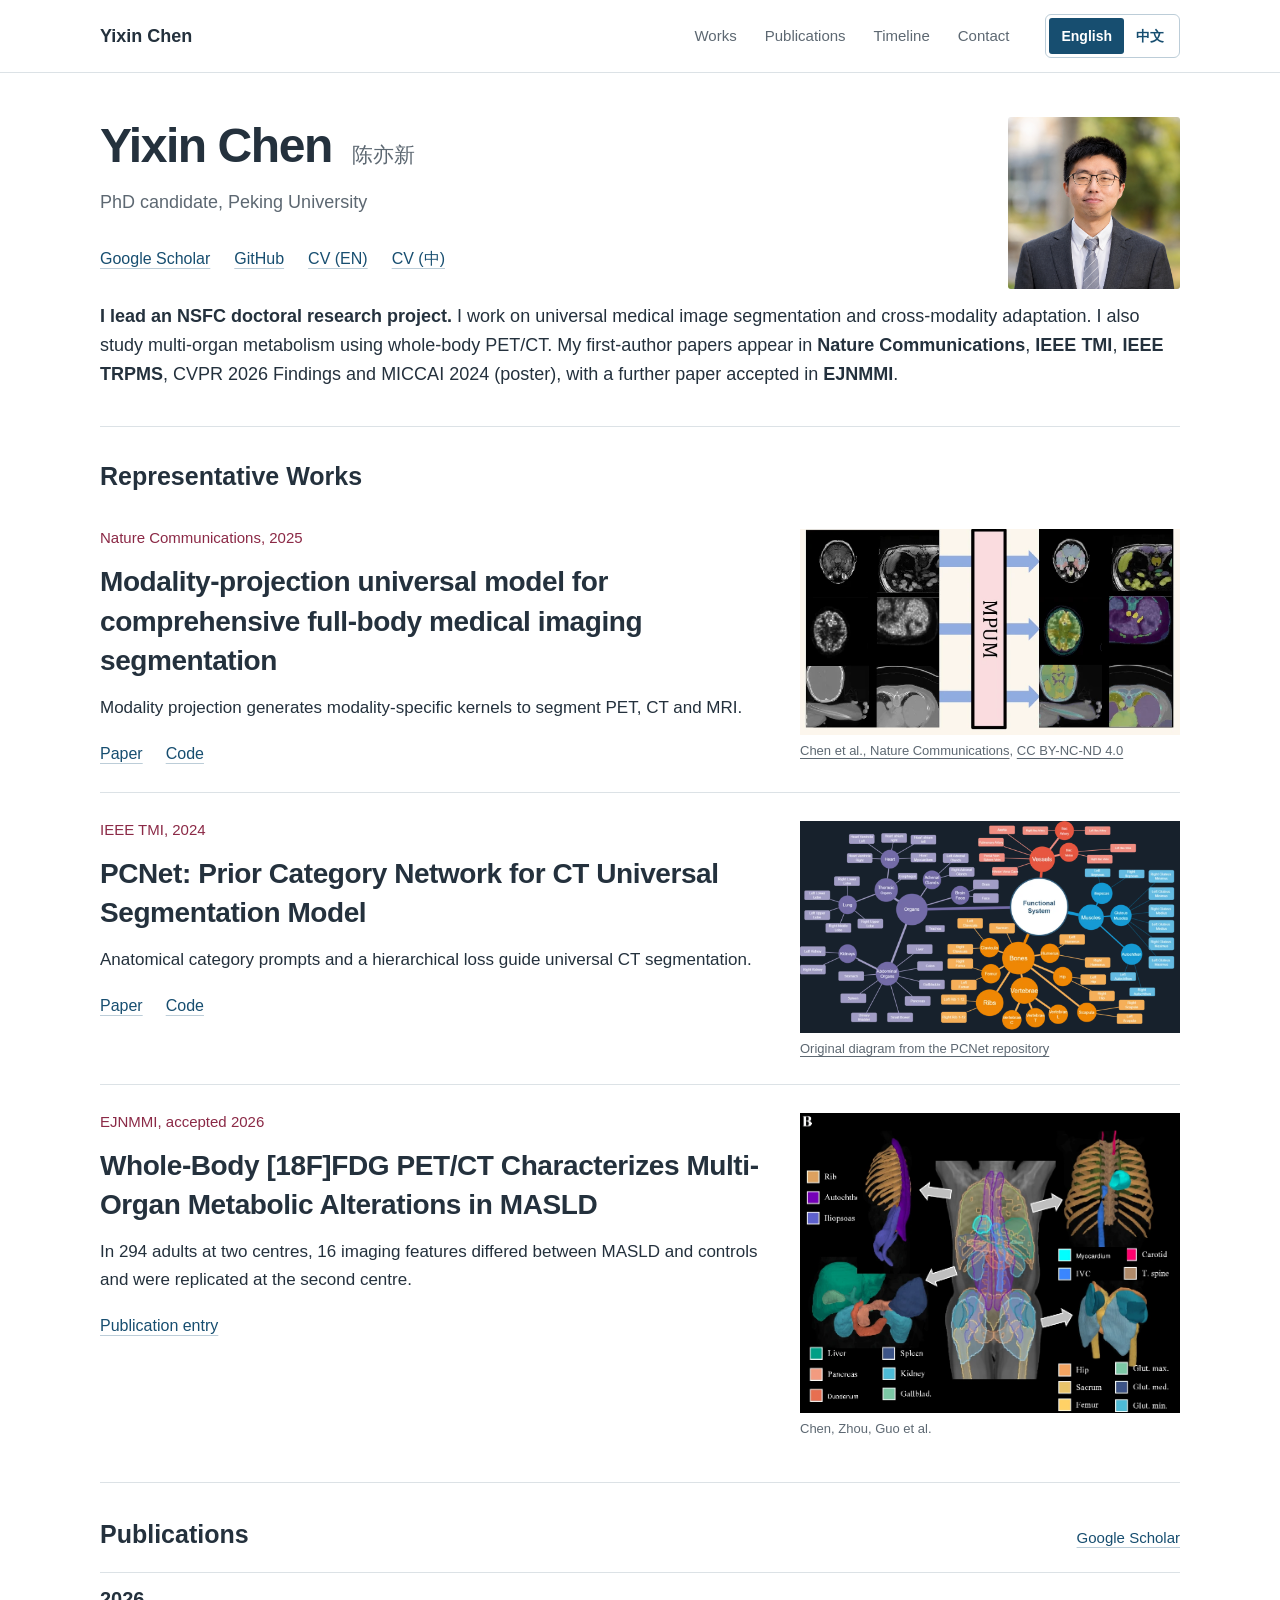
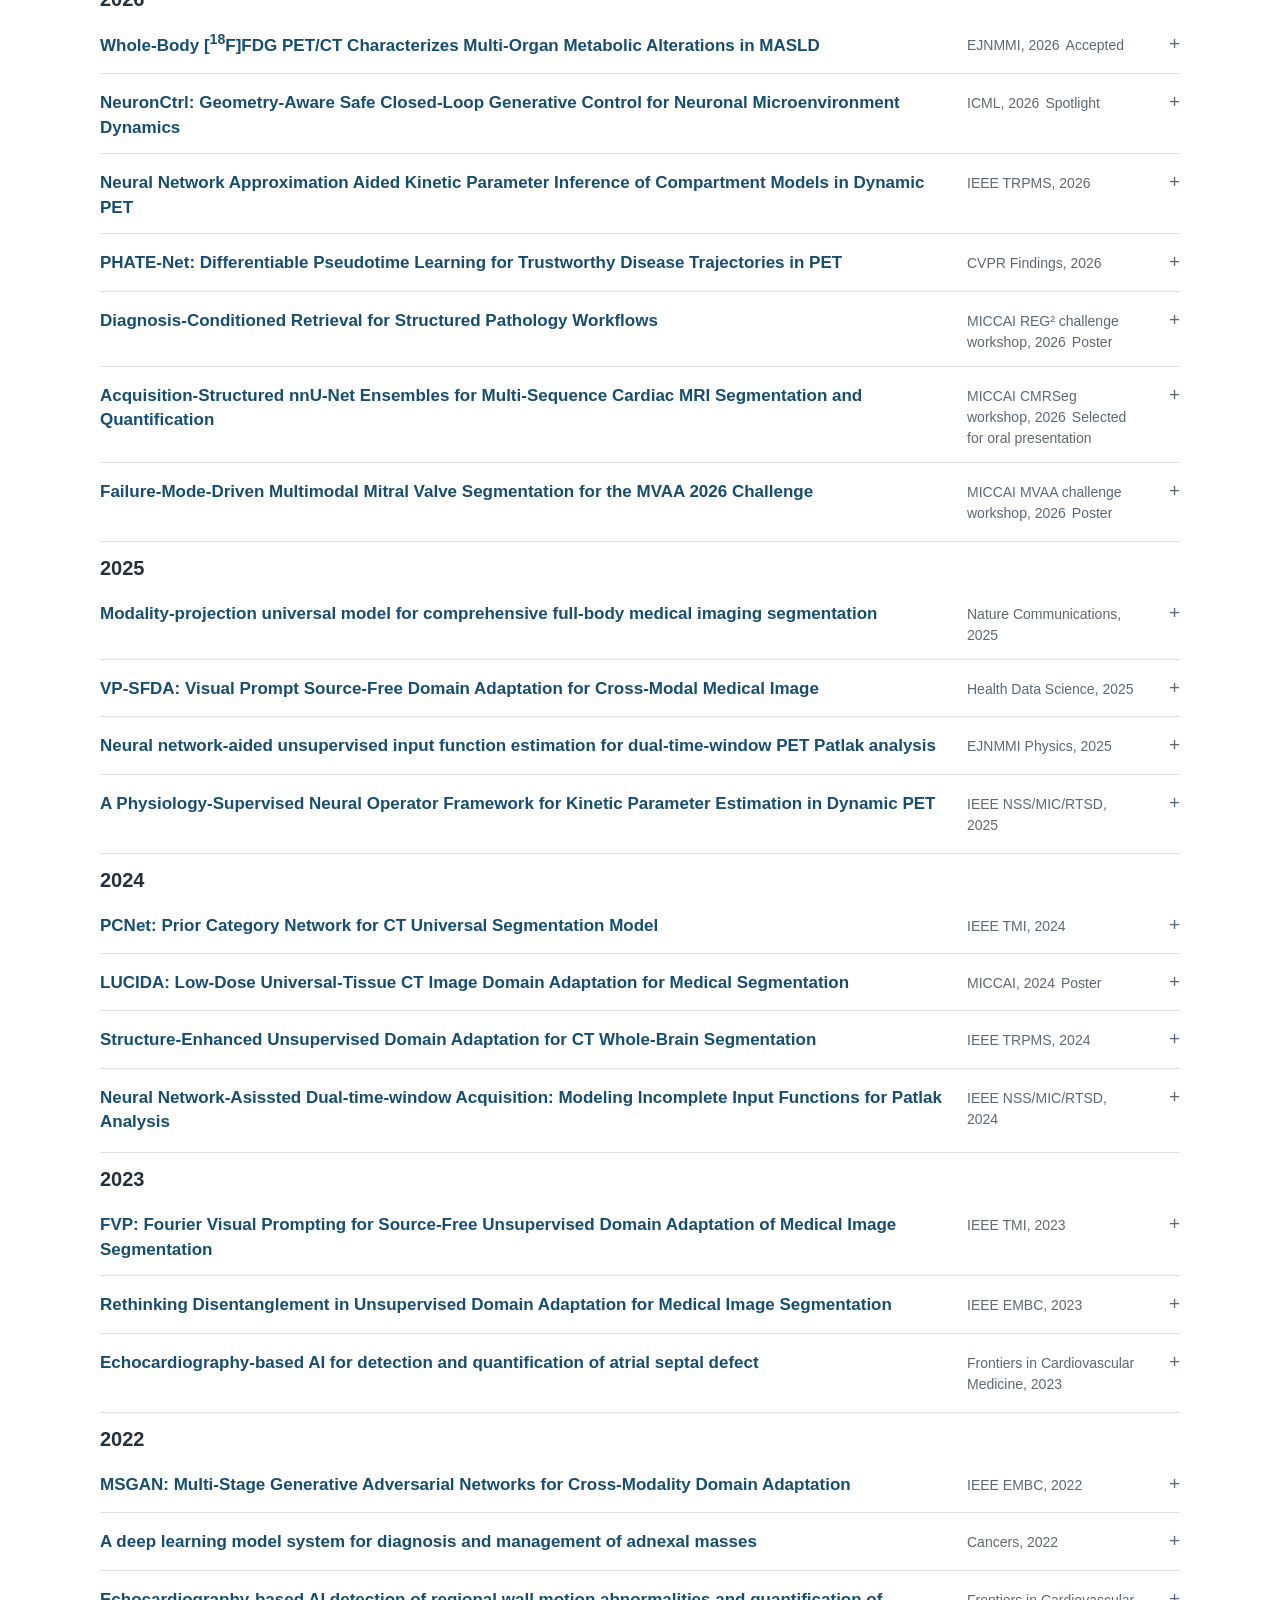
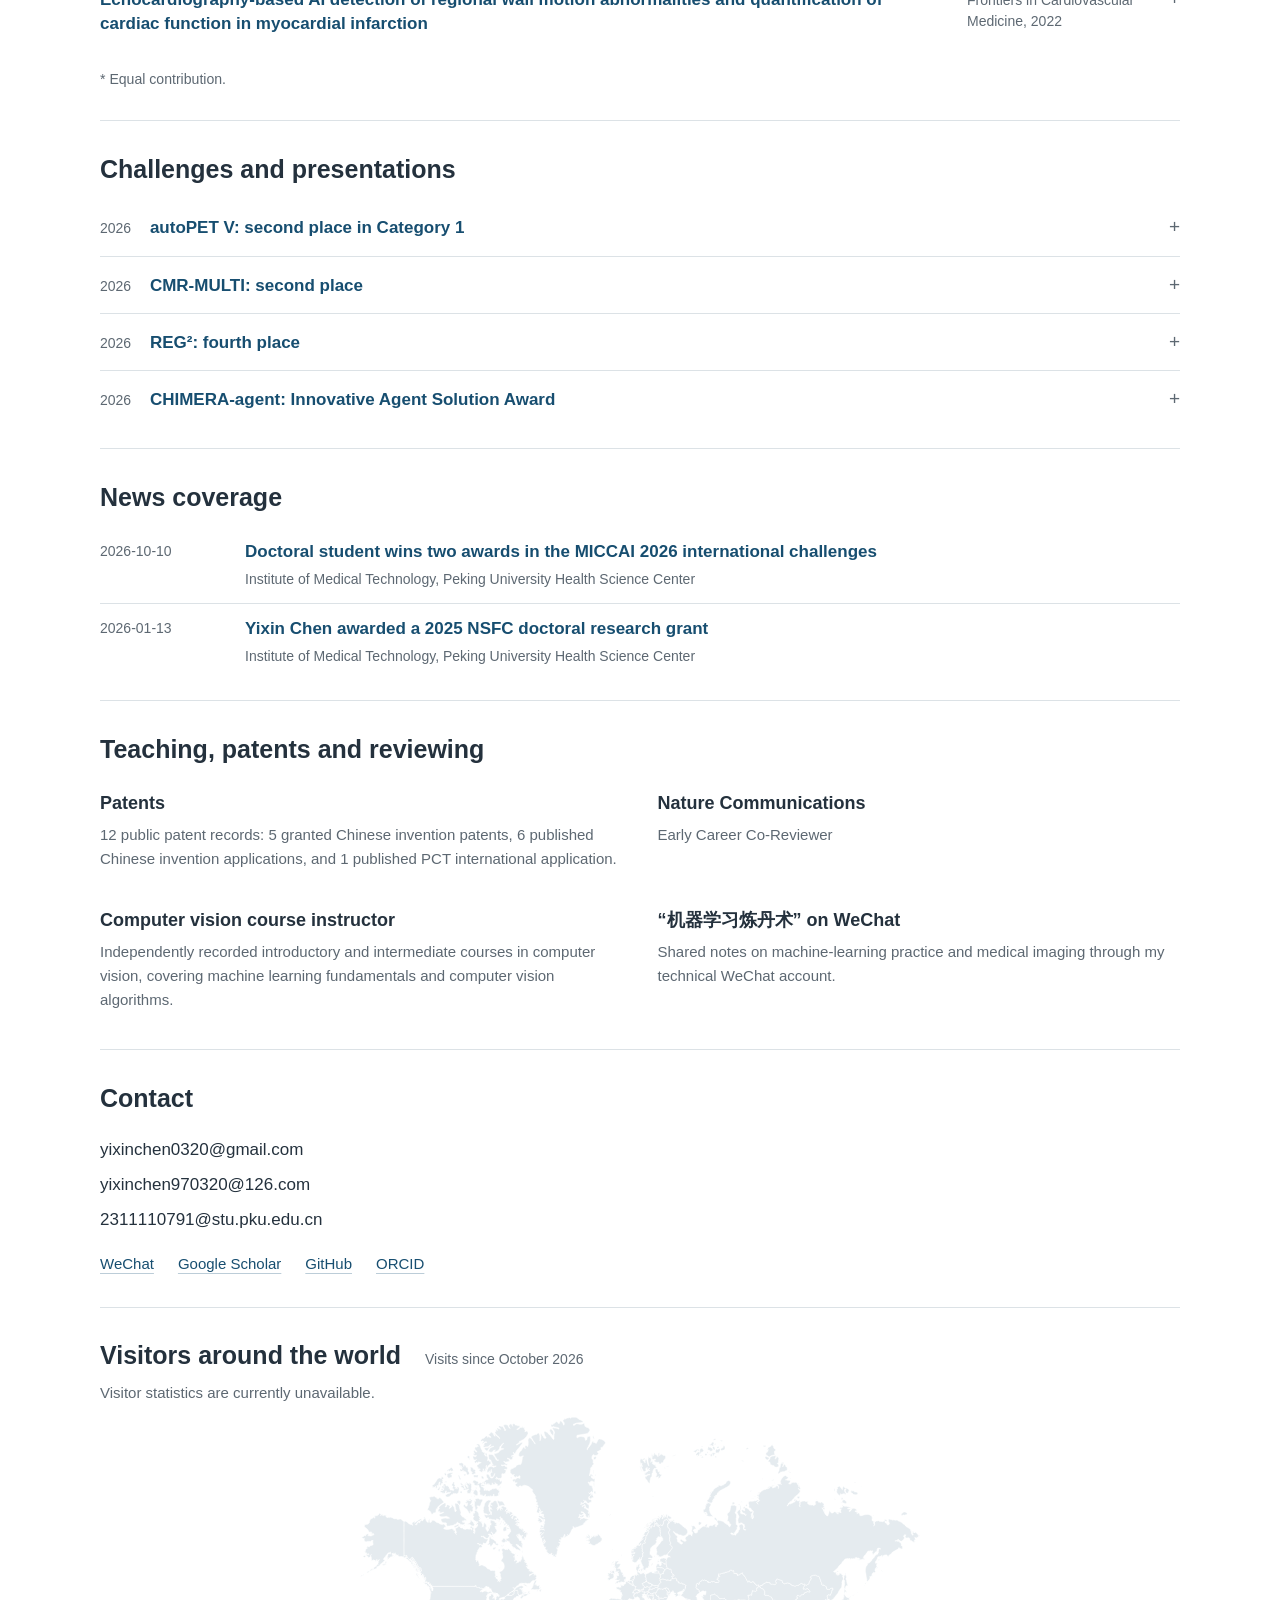
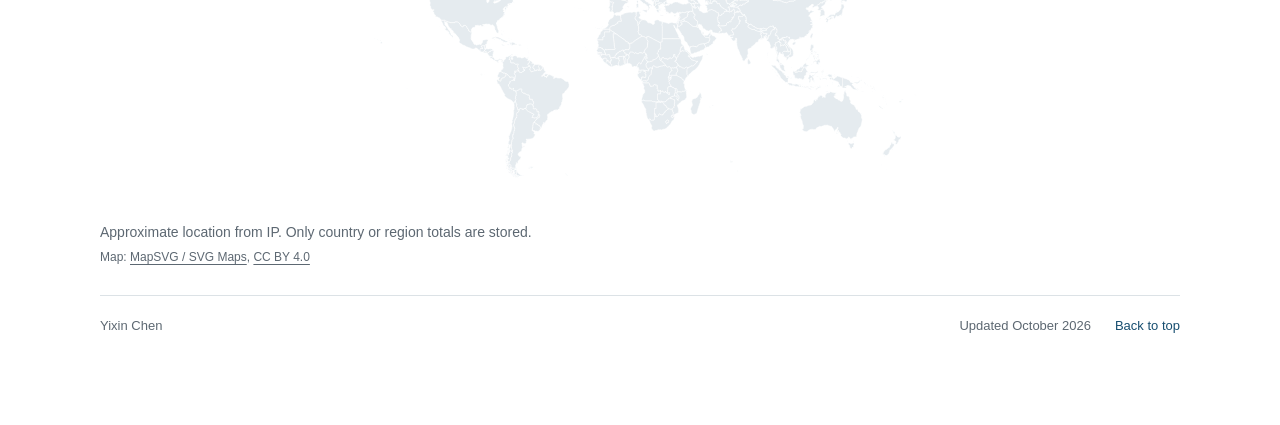
==== commit f0a7d45b: "Remove withdrawn course link from homepage and CVs" ====
--- a/index.html
+++ b/index.html
@@ -41,7 +41,7 @@
 <section id="publications" class="publications" aria-labelledby="pub-title"><div class="section-heading"><h2 id="pub-title">Publications</h2><a class="text-link" href="https://scholar.google.com/citations?hl=en&amp;user=ymfVoFwAAAAJ">Google Scholar</a></div><div class="publication-directory"><section class="publication-year" aria-labelledby="paper-year-2026"><h3 id="paper-year-2026">2026</h3><details class="publication-entry" id="publication-masld"><summary><span class="publication-title">Whole-Body [<sup>18</sup>F]FDG PET/CT Characterizes Multi-Organ Metabolic Alterations in MASLD</span><span class="publication-venue"><span class="v-name">EJNMMI</span>, 2026<span class="publication-status">Accepted</span></span></summary><div class="publication-detail"><figure class="publication-image"><a class="figure-link" href="assets/img/research/masld-petct.png" data-photo data-display="light" data-caption="PET/CT and multi-organ segmentation, Figure 2 of the accepted manuscript." data-alt="MASLD study figure showing PET/CT examples, multi-organ segmentation and organ-level measurements" aria-label="View full figure: Whole-body PET/CT in metabolic dysfunction-associated steatotic liver disease (MASLD)"><svg viewBox="835 14 907 717" width="907" height="717" role="img" aria-label="Detail of MASLD Figure 2 showing whole-body segmentation and organ groups"><image href="assets/img/publications/masld.webp?v=a4537ef1f4ee" width="1753" height="1253" /></svg></a><figcaption>Authors' manuscript</figcaption></figure><div class="publication-copy"><p>Whole-body FDG PET/CT is used to examine metabolic changes across organs in MASLD.</p><p class="publication-authors"><span class="me">Yixin Chen</span>, Chuanzhi Zhou, Lijuan Guo, Huiling Duan, Fengjuan Li, Lihong Yang, Yanhua Duan, Hui Li, Ruoyan Xu, Zhaoping Cheng, Zhaoheng Xie</p></div></div></details><details class="publication-entry" id="publication-neuronctrl"><summary><span class="publication-title">NeuronCtrl: Geometry-Aware Safe Closed-Loop Generative Control for Neuronal Microenvironment Dynamics</span><span class="publication-venue"><span class="v-name">ICML</span>, 2026<span class="publication-status">Spotlight</span></span></summary><div class="publication-detail"><figure class="publication-image"><a class="figure-link" href="assets/img/publications/neuronctrl.webp?v=3bb58d22a1f0" data-photo data-caption="NeuronCtrl: Geometry-Aware Safe Closed-Loop Generative Control for Neuronal Microenvironment Dynamics" data-alt="Figure for NeuronCtrl: Geometry-Aware Safe Closed-Loop Generative Control for Neuronal Microenvironment Dynamics" aria-label="View full figure: NeuronCtrl: Geometry-Aware Safe Closed-Loop Generative Control for Neuronal Microenvironment Dynamics"><img src="assets/img/publications/neuronctrl.webp?v=3bb58d22a1f0" alt="Figure for NeuronCtrl: Geometry-Aware Safe Closed-Loop Generative Control for Neuronal Microenvironment Dynamics" loading="lazy"></a><figcaption><a href="https://proceedings.mlr.press/v306/xu26d.html">Figure source</a></figcaption></figure><div class="publication-copy"><p>NeuronCtrl combines a generative model with closed-loop control to guide neuronal microenvironment dynamics.</p><p class="publication-authors">Haowei Xu, <span class="me">Yixin Chen</span>, Wanyi Fu, Hongbin Han, Zhaoheng Xie</p><div class="publication-links"><a href="https://icml.cc/virtual/2026/poster/63182">Conference</a><a href="https://openreview.net/forum?id=ZK3h2ENA67">OpenReview</a></div></div></div></details><details class="publication-entry" id="paper-kinetic-inference"><summary><span class="publication-title">Neural Network Approximation Aided Kinetic Parameter Inference of Compartment Models in Dynamic PET</span><span class="publication-venue"><span class="v-name">IEEE TRPMS</span>, 2026</span></summary><div class="publication-detail publication-detail-text"><div class="publication-copy"><p>A neural approximation of compartment-model equations is used to infer kinetic parameters from dynamic PET.</p><p class="publication-authors">Wenrui Shao, <span class="me">Yixin Chen</span>, Ourui Fu, Tian Li, Zhi Yang, Nan Li, Hongbin Han, Xiangxi Meng, Zhaoheng Xie</p><div class="publication-links"><a href="https://doi.org/10.1109/TRPMS.2026.3660465">Paper</a></div></div></div></details><details class="publication-entry" id="publication-phate"><summary><span class="publication-title">PHATE-Net: Differentiable Pseudotime Learning for Trustworthy Disease Trajectories in PET</span><span class="publication-venue"><span class="v-name">CVPR Findings</span>, 2026</span></summary><div class="publication-detail"><figure class="publication-image"><a class="figure-link" href="assets/img/publications/phate.webp?v=6c6bb803287e" data-photo data-caption="PHATE-Net: Differentiable Pseudotime Learning for Trustworthy Disease Trajectories in PET" data-alt="Figure for PHATE-Net: Differentiable Pseudotime Learning for Trustworthy Disease Trajectories in PET" aria-label="View full figure: PHATE-Net: Differentiable Pseudotime Learning for Trustworthy Disease Trajectories in PET"><img src="assets/img/publications/phate.webp?v=6c6bb803287e" alt="Figure for PHATE-Net: Differentiable Pseudotime Learning for Trustworthy Disease Trajectories in PET" loading="lazy"></a><figcaption><a href="https://openaccess.thecvf.com/content/CVPR2026F/papers/Chen_PHATE-Net_Differentiable_Pseudotime_Learning_for_Trustworthy_Disease_Trajectories_in_PET_CVPRF_2026_paper.pdf">Figure source</a></figcaption></figure><div class="publication-copy"><p>PHATE-Net learns a disease progression timeline from PET images by making pseudotime estimation differentiable.</p><p class="publication-authors"><span class="me">Yixin Chen</span>, Yan Wang, Wenrui Shao, Zhaoheng Xie</p><div class="publication-links"><a href="https://openaccess.thecvf.com/content/CVPR2026F/papers/Chen_PHATE-Net_Differentiable_Pseudotime_Learning_for_Trustworthy_Disease_Trajectories_in_PET_CVPRF_2026_paper.pdf">Paper</a></div></div></div></details><details class="publication-entry" id="paper-reg2"><summary><span class="publication-title">Diagnosis-Conditioned Retrieval for Structured Pathology Workflows</span><span class="publication-venue"><span class="v-name">MICCAI REG² challenge workshop</span>, 2026<span class="publication-status">Poster</span></span></summary><div class="publication-detail publication-detail-text"><div class="publication-copy"><p>Predicted organ and diagnosis labels guide retrieval of a structured pathology workflow for each whole-slide image.</p><p class="publication-authors"><span class="me">Yixin Chen</span></p><div class="publication-links"><a href="https://papers.miccai.org/miccai-2026-sat/REG2026_008.html">Paper</a></div></div></div></details><details class="publication-entry" id="paper-cmr-multi"><summary><span class="publication-title">Acquisition-Structured nnU-Net Ensembles for Multi-Sequence Cardiac MRI Segmentation and Quantification</span><span class="publication-venue"><span class="v-name">MICCAI CMRSeg workshop</span>, 2026<span class="publication-status">Selected for oral presentation</span></span></summary><div class="publication-detail publication-detail-text"><div class="publication-copy"><p>Sequence-specific nnU-Net ensembles segment cardiac MRI and derive ejection fraction and scar mass.</p><p class="publication-authors"><span class="me">Yixin Chen</span>, Yizhen Peng</p><div class="publication-links"><a href="https://papers.miccai.org/miccai-2026-sat/CMRSeg_018.html">Paper</a></div></div></div></details><details class="publication-entry" id="paper-mvaa"><summary><span class="publication-title">Failure-Mode-Driven Multimodal Mitral Valve Segmentation for the MVAA 2026 Challenge</span><span class="publication-venue"><span class="v-name">MICCAI MVAA challenge workshop</span>, 2026<span class="publication-status">Poster</span></span></summary><div class="publication-detail publication-detail-text"><div class="publication-copy"><p>Modality-specific ensembles segment the mitral valve in cardiac CT, 3D ultrasound and surgical video.</p><p class="publication-authors"><span class="me">Yixin Chen</span></p><div class="publication-links"><a href="https://papers.miccai.org/miccai-2026-sat/MVAA_023.html">Paper</a></div></div></div></details></section><section class="publication-year" aria-labelledby="paper-year-2025"><h3 id="paper-year-2025">2025</h3><details class="publication-entry" id="paper-mpum"><summary><span class="publication-title">Modality-projection universal model for comprehensive full-body medical imaging segmentation</span><span class="publication-venue"><span class="v-name">Nature Communications</span>, 2025</span></summary><div class="publication-detail"><figure class="publication-image"><a class="figure-link" href="assets/img/research/mpum-overview.png" data-photo data-display="light" data-caption="MPUM framework and clinical studies, Figure 1." data-alt="MPUM overview showing modality-specific kernels, anatomical segmentation and clinical analyses" aria-label="View full figure: MPUM"><svg viewBox="155 1007 630 341" width="630" height="341" role="img" aria-label="MR, PET and CT images with their corresponding MPUM segmentation outputs"><image href="assets/img/publications/mpum.webp?v=9f0bc7d8d8e0" width="2000" height="1811" /></svg></a><figcaption><a href="https://www.nature.com/articles/s41467-025-64469-w">Figure source</a>, <a href="https://creativecommons.org/licenses/by-nc-nd/4.0/">CC BY-NC-ND 4.0</a></figcaption></figure><div class="publication-copy"><p>A modality-projection model segments anatomical structures across whole-body medical images.</p><p class="publication-authors"><span class="me">Yixin Chen</span><span class="author-role">*</span>, Lin Gao<span class="author-role">*</span>, Yajuan Gao, Rui Wang, Jingge Lian, Xiangxi Meng, Yanhua Duan, Leiying Chai, Hongbin Han, Zhaoping Cheng, Zhaoheng Xie</p><div class="publication-links"><a href="https://www.nature.com/articles/s41467-025-64469-w">Paper</a><a href="https://arxiv.org/abs/2412.19026">arXiv</a><a href="https://github.com/YixinChen-AI/MPUM">Code</a></div></div></div></details><details class="publication-entry" id="paper-vp-sfda"><summary><span class="publication-title">VP-SFDA: Visual Prompt Source-Free Domain Adaptation for Cross-Modal Medical Image</span><span class="publication-venue"><span class="v-name">Health Data Science</span>, 2025</span></summary><div class="publication-detail"><figure class="publication-image"><a class="figure-link" href="assets/img/publications/vpsfda.webp?v=e89f4c9703f4" data-photo data-caption="VP-SFDA: Visual Prompt Source-Free Domain Adaptation for Cross-Modal Medical Image" data-alt="Figure for VP-SFDA: Visual Prompt Source-Free Domain Adaptation for Cross-Modal Medical Image" aria-label="View full figure: VP-SFDA: Visual Prompt Source-Free Domain Adaptation for Cross-Modal Medical Image"><img src="assets/img/publications/vpsfda.webp?v=e89f4c9703f4" alt="Figure for VP-SFDA: Visual Prompt Source-Free Domain Adaptation for Cross-Modal Medical Image" loading="lazy"></a><figcaption><a href="https://doi.org/10.34133/hds.0143">Figure source</a></figcaption></figure><div class="publication-copy"><p>Visual prompts help adapt a segmentation model to a new imaging modality without access to the source data.</p><p class="publication-authors"><span class="me">Yixin Chen</span>, Yan Wang, Zhaoheng Xie</p><div class="publication-links"><a href="https://doi.org/10.34133/hds.0143">Paper</a></div></div></div></details><details class="publication-entry" id="paper-pet-patlak"><summary><span class="publication-title">Neural network-aided unsupervised input function estimation for dual-time-window PET Patlak analysis</span><span class="publication-venue"><span class="v-name">EJNMMI Physics</span>, 2025</span></summary><div class="publication-detail"><figure class="publication-image"><a class="figure-link" href="assets/img/publications/pet-patlak.webp?v=435ca2f6f3b1" data-photo data-caption="Neural network-aided unsupervised input function estimation for dual-time-window PET Patlak analysis" data-alt="Figure for Neural network-aided unsupervised input function estimation for dual-time-window PET Patlak analysis" aria-label="View full figure: Neural network-aided unsupervised input function estimation for dual-time-window PET Patlak analysis"><img src="assets/img/publications/pet-patlak.webp?v=435ca2f6f3b1" alt="Figure for Neural network-aided unsupervised input function estimation for dual-time-window PET Patlak analysis" loading="lazy"></a><figcaption><a href="https://doi.org/10.1186/s40658-025-00804-w">Figure source</a></figcaption></figure><div class="publication-copy"><p>A neural network estimates the missing input function needed for Patlak analysis from dual-time-window PET scans.</p><p class="publication-authors">Wenrui Shao, Yarong Zhang, Fen Du, Fangxiao Cheng, <span class="me">Yixin Chen</span>, Xiangxi Meng, Ying Liang, Zhaoheng Xie</p><div class="publication-links"><a href="https://doi.org/10.1186/s40658-025-00804-w">Paper</a></div></div></div></details><details class="publication-entry" id="paper-neural-operator"><summary><span class="publication-title">A Physiology-Supervised Neural Operator Framework for Kinetic Parameter Estimation in Dynamic PET</span><span class="publication-venue"><span class="v-name">IEEE NSS/MIC/RTSD</span>, 2025</span></summary><div class="publication-detail publication-detail-text"><div class="publication-copy"><p>A physiology-supervised neural operator estimates kinetic parameters from dynamic PET data.</p><p class="publication-authors">W. Shao, <span class="me">Yixin Chen</span>, Z. Wang, R. Xu, X. Meng, Z. Xie</p><div class="publication-links"><a href="https://doi.org/10.1109/NSS/MIC/RTSD57106.2025.11287925">Paper</a></div></div></div></details></section><section class="publication-year" aria-labelledby="paper-year-2024"><h3 id="paper-year-2024">2024</h3><details class="publication-entry" id="paper-pcnet"><summary><span class="publication-title">PCNet: Prior Category Network for CT Universal Segmentation Model</span><span class="publication-venue"><span class="v-name">IEEE TMI</span>, 2024</span></summary><div class="publication-detail"><figure class="publication-image"><a class="figure-link dark-figure" href="assets/img/research/pcnet-hierarchy.png" data-photo data-display="dark" data-caption="The anatomical hierarchy used in PCNet." data-alt="PCNet anatomical hierarchy linking functional systems with organs, vessels, muscles and bones" aria-label="View full figure: PCNet"><img src="assets/img/publications/pcnet.webp?v=d0eb432837d6" alt="Complete PCNet anatomical hierarchy showing relationships among organs, vessels, muscles and bones" width="1788" height="998" loading="lazy"></a><figcaption><a href="https://github.com/YixinChen-AI/PCNet">Figure source</a></figcaption></figure><div class="publication-copy"><p>PCNet uses prior anatomical categories to guide universal segmentation of CT structures.</p><p class="publication-authors"><span class="me">Yixin Chen</span>, Yajuan Gao, Lei Zhu, Wenrui Shao, Yanye Lu, Hongbin Han, Zhaoheng Xie</p><div class="publication-links"><a href="https://doi.org/10.1109/TMI.2024.3395349">Paper</a><a href="https://github.com/YixinChen-AI/PCNet">Code</a></div></div></div></details><details class="publication-entry" id="paper-lucida"><summary><span class="publication-title">LUCIDA: Low-Dose Universal-Tissue CT Image Domain Adaptation for Medical Segmentation</span><span class="publication-venue"><span class="v-name">MICCAI</span>, 2024<span class="publication-status">Poster</span></span></summary><div class="publication-detail"><figure class="publication-image"><a class="figure-link" href="assets/img/publications/lucida.webp?v=3aee3f8dfa92" data-photo data-caption="LUCIDA: Low-Dose Universal-Tissue CT Image Domain Adaptation for Medical Segmentation" data-alt="Figure for LUCIDA: Low-Dose Universal-Tissue CT Image Domain Adaptation for Medical Segmentation" aria-label="View full figure: LUCIDA: Low-Dose Universal-Tissue CT Image Domain Adaptation for Medical Segmentation"><img src="assets/img/publications/lucida.webp?v=3aee3f8dfa92" alt="Figure for LUCIDA: Low-Dose Universal-Tissue CT Image Domain Adaptation for Medical Segmentation" loading="lazy"></a><figcaption><a href="https://papers.miccai.org/miccai-2024/483-Paper0562.html">Figure source</a></figcaption></figure><div class="publication-copy"><p>LUCIDA uses segmentation reconstruction and Fourier adaptation to segment low-dose CT tissues without target labels.</p><p class="publication-authors"><span class="me">Yixin Chen</span>, Xiangxi Meng, Yan Wang, Shuang Zeng, Xi Liu, Zhaoheng Xie</p><div class="publication-links"><a href="https://doi.org/10.1007/978-3-031-72111-3_37">Paper</a><a href="https://github.com/YixinChen-AI/LUCIDA">Code</a></div></div></div></details><details class="publication-entry" id="paper-braseda"><summary><span class="publication-title">Structure-Enhanced Unsupervised Domain Adaptation for CT Whole-Brain Segmentation</span><span class="publication-venue"><span class="v-name">IEEE TRPMS</span>, 2024</span></summary><div class="publication-detail publication-detail-text"><div class="publication-copy"><p>Structure-aware domain adaptation is applied to whole-brain CT segmentation.</p><p class="publication-authors"><span class="me">Yixin Chen</span><span class="author-role">*</span>, Yajun Gao<span class="author-role">*</span>, Lei Zhu, Jianan Li, Yan Wang, Jiakui Hu, Hongbin Han, Yanye Lu, Zhaoheng Xie</p><div class="publication-links"><a href="https://doi.org/10.1109/TRPMS.2024.3391285">Paper</a><a href="https://github.com/YixinChen-AI/BraSEDA">Code</a></div></div></div></details><details class="publication-entry" id="paper-dual-window"><summary><span class="publication-title">Neural Network-Asissted Dual-time-window Acquisition: Modeling Incomplete Input Functions for Patlak Analysis</span><span class="publication-venue"><span class="v-name">IEEE NSS/MIC/RTSD</span>, 2024</span></summary><div class="publication-detail publication-detail-text"><div class="publication-copy"><p>A neural model reconstructs the incomplete input function in dual-time-window PET for Patlak analysis.</p><p class="publication-authors">W. Shao, Y. Zhang, <span class="me">Yixin Chen</span>, X. Meng, Y. Liang, Z. Xie</p><div class="publication-links"><a href="https://doi.org/10.1109/NSS/MIC/RTSD57108.2024.10656964">Paper</a></div></div></div></details></section><section class="publication-year" aria-labelledby="paper-year-2023"><h3 id="paper-year-2023">2023</h3><details class="publication-entry" id="paper-fvp"><summary><span class="publication-title">FVP: Fourier Visual Prompting for Source-Free Unsupervised Domain Adaptation of Medical Image Segmentation</span><span class="publication-venue"><span class="v-name">IEEE TMI</span>, 2023</span></summary><div class="publication-detail"><figure class="publication-image"><a class="figure-link" href="assets/img/publications/fvp.webp?v=b02a9b541fbc" data-photo data-caption="FVP: Fourier Visual Prompting for Source-Free Unsupervised Domain Adaptation of Medical Image Segmentation" data-alt="Figure for FVP: Fourier Visual Prompting for Source-Free Unsupervised Domain Adaptation of Medical Image Segmentation" aria-label="View full figure: FVP: Fourier Visual Prompting for Source-Free Unsupervised Domain Adaptation of Medical Image Segmentation"><img src="assets/img/publications/fvp.webp?v=b02a9b541fbc" alt="Figure for FVP: Fourier Visual Prompting for Source-Free Unsupervised Domain Adaptation of Medical Image Segmentation" loading="lazy"></a><figcaption><a href="https://arxiv.org/abs/2304.13672">Figure source</a></figcaption></figure><div class="publication-copy"><p>Fourier-domain visual prompts adapt medical image segmentation when source-domain data are unavailable.</p><p class="publication-authors">Yan Wang, Jian Cheng, <span class="me">Yixin Chen</span>, Shuai Shao, Lanyun Zhu, Zhenzhou Wu, Tao Liu, Haogang Zhu</p><div class="publication-links"><a href="https://doi.org/10.1109/TMI.2023.3306105">Paper</a></div></div></div></details><details class="publication-entry" id="paper-rethink-disentanglement"><summary><span class="publication-title">Rethinking Disentanglement in Unsupervised Domain Adaptation for Medical Image Segmentation</span><span class="publication-venue"><span class="v-name">IEEE EMBC</span>, 2023</span></summary><div class="publication-detail"><figure class="publication-image"><a class="figure-link" href="assets/img/publications/rethink.webp?v=33bde54bce57" data-photo data-caption="Rethinking Disentanglement in Unsupervised Domain Adaptation for Medical Image Segmentation" data-alt="Figure for Rethinking Disentanglement in Unsupervised Domain Adaptation for Medical Image Segmentation" aria-label="View full figure: Rethinking Disentanglement in Unsupervised Domain Adaptation for Medical Image Segmentation"><img src="assets/img/publications/rethink.webp?v=33bde54bce57" alt="Figure for Rethinking Disentanglement in Unsupervised Domain Adaptation for Medical Image Segmentation" loading="lazy"></a><figcaption><a href="https://microsites.arinex.com.au/EMBC/pdf/full-paper_789.pdf">Figure source</a></figcaption></figure><div class="publication-copy"><p>The paper revisits feature disentanglement for unsupervised domain adaptation in medical segmentation.</p><p class="publication-authors">Yan Wang<span class="author-role">*</span>, <span class="me">Yixin Chen</span><span class="author-role">*</span>, Yingying Zhang, Haogang Zhu</p><div class="publication-links"><a href="https://doi.org/10.1109/EMBC40787.2023.10341077">Paper</a></div></div></div></details><details class="publication-entry" id="paper-atrial-septal"><summary><span class="publication-title">Echocardiography-based AI for detection and quantification of atrial septal defect</span><span class="publication-venue"><span class="v-name">Frontiers in Cardiovascular Medicine</span>, 2023</span></summary><div class="publication-detail"><figure class="publication-image"><a class="figure-link" href="assets/img/publications/atrial-septal.webp?v=56ea7ce187e4" data-photo data-caption="Echocardiography-based AI for detection and quantification of atrial septal defect" data-alt="Figure for Echocardiography-based AI for detection and quantification of atrial septal defect" aria-label="View full figure: Echocardiography-based AI for detection and quantification of atrial septal defect"><img src="assets/img/publications/atrial-septal.webp?v=56ea7ce187e4" alt="Figure for Echocardiography-based AI for detection and quantification of atrial septal defect" loading="lazy"></a><figcaption><a href="https://doi.org/10.3389/fcvm.2023.985657">Figure source</a></figcaption></figure><div class="publication-copy"><p>Echocardiography-based AI detects atrial septal defects and quantifies their size.</p><p class="publication-authors">Xixiang Lin<span class="author-role">*</span>, Feifei Yang<span class="author-role">*</span>, <span class="me">Yixin Chen</span><span class="author-role">*</span>, Xu Chen, Wenjun Wang, Wenxiu Li, Qiushuang Wang, Liwei Zhang, Xin Li, Yujiao Deng, Haitao Pu, Xiaotian Chen, Xiao Wang, Dong Luo, Peifang Zhang, Daniel Burkhoff, Kunlun He</p><div class="publication-links"><a href="https://doi.org/10.3389/fcvm.2023.985657">Paper</a></div></div></div></details></section><section class="publication-year" aria-labelledby="paper-year-2022"><h3 id="paper-year-2022">2022</h3><details class="publication-entry" id="paper-msgan"><summary><span class="publication-title">MSGAN: Multi-Stage Generative Adversarial Networks for Cross-Modality Domain Adaptation</span><span class="publication-venue"><span class="v-name">IEEE EMBC</span>, 2022</span></summary><div class="publication-detail publication-detail-text"><div class="publication-copy"><p>A multi-stage generative adversarial network addresses cross-modality domain adaptation for medical images.</p><p class="publication-authors">Yan Wang<span class="author-role">*</span>, <span class="me">Yixin Chen</span><span class="author-role">*</span>, Wenjun Wang, Haogang Zhu</p><div class="publication-links"><a href="https://doi.org/10.1109/EMBC48229.2022.9871048">Paper</a></div></div></div></details><details class="publication-entry" id="paper-adnexal"><summary><span class="publication-title">A deep learning model system for diagnosis and management of adnexal masses</span><span class="publication-venue"><span class="v-name">Cancers</span>, 2022</span></summary><div class="publication-detail"><figure class="publication-image"><a class="figure-link" href="assets/img/publications/adnexal.webp?v=27c6162a5ed8" data-photo data-caption="A deep learning model system for diagnosis and management of adnexal masses" data-alt="Figure for A deep learning model system for diagnosis and management of adnexal masses" aria-label="View full figure: A deep learning model system for diagnosis and management of adnexal masses"><img src="assets/img/publications/adnexal.webp?v=27c6162a5ed8" alt="Figure for A deep learning model system for diagnosis and management of adnexal masses" loading="lazy"></a><figcaption><a href="https://doi.org/10.3390/cancers14215291">Figure source</a></figcaption></figure><div class="publication-copy"><p>A deep-learning system analyzes ultrasound images to support the diagnosis and management of adnexal masses.</p><p class="publication-authors">Jianan Li<span class="author-role">*</span>, <span class="me">Yixin Chen</span><span class="author-role">*</span>, Minyu Zhang, Peifang Zhang, Kunlun He, Fengqin Yan, Jingbo Li, Hong Xu, Daniel Burkhoff, Yukun Luo, Longxia Wang, Qiuyang Li</p><div class="publication-links"><a href="https://doi.org/10.3390/cancers14215291">Paper</a></div></div></div></details><details class="publication-entry" id="paper-myocardial-infarction"><summary><span class="publication-title">Echocardiography-based AI detection of regional wall motion abnormalities and quantification of cardiac function in myocardial infarction</span><span class="publication-venue"><span class="v-name">Frontiers in Cardiovascular Medicine</span>, 2022</span></summary><div class="publication-detail"><figure class="publication-image"><a class="figure-link" href="assets/img/publications/myocardial-infarction.webp?v=34feb2cd663a" data-photo data-caption="Echocardiography-based AI detection of regional wall motion abnormalities and quantification of cardiac function in myocardial infarction" data-alt="Figure for Echocardiography-based AI detection of regional wall motion abnormalities and quantification of cardiac function in myocardial infarction" aria-label="View full figure: Echocardiography-based AI detection of regional wall motion abnormalities and quantification of cardiac function in myocardial infarction"><img src="assets/img/publications/myocardial-infarction.webp?v=34feb2cd663a" alt="Figure for Echocardiography-based AI detection of regional wall motion abnormalities and quantification of cardiac function in myocardial infarction" loading="lazy"></a><figcaption><a href="https://doi.org/10.3389/fcvm.2022.903660">Figure source</a></figcaption></figure><div class="publication-copy"><p>An echocardiography-based AI system detects regional wall-motion abnormalities and measures cardiac function after myocardial infarction.</p><p class="publication-authors">Xixiang Lin, Feifei Yang, <span class="me">Yixin Chen</span>, Xiaotian Chen, Wenjun Wang, Xu Chen, Qiushuang Wang, Liwei Zhang, Huayuan Guo, Bohan Liu, Liheng Yu, Haitao Pu, Peifang Zhang, Zhenzhou Wu, Xin Li, Daniel Burkhoff, Kunlun He</p><div class="publication-links"><a href="https://doi.org/10.3389/fcvm.2022.903660">Paper</a></div></div></div></details></section><p class="publication-role-note">* Equal contribution.</p></div></section>
 <section id="challenges" class="challenges" aria-labelledby="challenges-title"><div class="section-heading"><h2 id="challenges-title">Challenges and presentations</h2></div><details class="publication-entry challenge-entry" id="challenge-autopet"><summary><span class="publication-title"><span class="challenge-year">2026</span> autoPET V: second place in Category 1</span></summary><div class="challenge-detail"><p>CYX-AI combined neural-network corrections with local threshold updates for interactive PET/CT lesion segmentation. Oral presentation at the MICCAI 2026 autoPET challenge workshop.</p><div class="challenge-links"><a class="text-link" href="https://github.com/YixinChen-AI/autopet-v">Method and code</a></div><div class="challenge-photo"><a href="assets/img/autopet-award-2026.jpeg" data-photo data-caption="autoPET V: second place in Category 1" data-alt="CYX-AI receiving the autoPET V Category 1 second-place award at MICCAI 2026" aria-label="View full photo"><img src="assets/img/autopet-award-2026.jpeg?v=e76d1b8900ab" alt="CYX-AI receiving the autoPET V Category 1 second-place award at MICCAI 2026" width="3000" height="4000" loading="lazy"></a></div></div></details><details class="publication-entry challenge-entry" id="challenge-cmr-multi"><summary><span class="publication-title"><span class="challenge-year">2026</span> CMR-MULTI: second place</span></summary><div class="challenge-detail"><p>Multi-sequence cardiac MRI segmentation. Method paper selected for a CMRSeg challenge oral presentation.</p><div class="challenge-links"><a class="text-link" href="https://papers.miccai.org/miccai-2026-sat/CMRSeg_018.html">Method paper</a></div><div class="challenge-placeholder">Photo to be added</div></div></details><details class="publication-entry challenge-entry" id="challenge-reg2"><summary><span class="publication-title"><span class="challenge-year">2026</span> REG²: fourth place</span></summary><div class="challenge-detail"><p>The REG² challenge generates structured pathology workflows from whole-slide images. Method paper selected for a MICCAI 2026 challenge workshop poster.</p><div class="challenge-links"><a class="text-link" href="https://papers.miccai.org/miccai-2026-sat/REG2026_008.html">Method paper</a></div><div class="challenge-photo"><a href="assets/img/reg2-award-2026.jpg" data-photo data-caption="REG²: fourth place" data-alt="Yixin Chen holding the REG² challenge fourth-place certificate at MICCAI 2026" aria-label="View full photo"><img src="assets/img/reg2-award-2026.jpg?v=3f63e16a9da5" alt="Yixin Chen holding the REG² challenge fourth-place certificate at MICCAI 2026" width="960" height="1280" loading="lazy"></a></div></div></details><details class="publication-entry challenge-entry" id="challenge-chimera-agent"><summary><span class="publication-title"><span class="challenge-year">2026</span> CHIMERA-agent: Innovative Agent Solution Award</span></summary><div class="challenge-detail"><p>Team PKU Intelligence, MICCAI 2026.</p><div class="challenge-photo"><a href="assets/img/chimera-agent-award-2026.jpg" data-photo data-caption="CHIMERA-agent: Innovative Agent Solution Award" data-alt="CHIMERA-agent Innovative Agent Solution Award presentation for team PKU Intelligence" aria-label="View full photo"><img src="assets/img/chimera-agent-award-2026.jpg?v=37a4cae09396" alt="CHIMERA-agent Innovative Agent Solution Award presentation for team PKU Intelligence" width="1192" height="1280" loading="lazy"></a></div></div></details></section>
 <section id="news" class="news" aria-labelledby="news-title"><div class="section-heading"><h2 id="news-title">News coverage</h2></div><div class="news-list"><article class="news-item"><time class="news-date" datetime="2026-10-10">2026-10-10</time><div class="news-copy"><h3 class="news-title"><a href="https://imt.bjmu.edu.cn/xsfc/20c60463f0eb459887f461a8deffc6ae.htm">Doctoral student wins two awards in the MICCAI 2026 international challenges</a></h3><p class="news-source">Institute of Medical Technology, Peking University Health Science Center</p></div></article><article class="news-item"><time class="news-date" datetime="2026-01-13">2026-01-13</time><div class="news-copy"><h3 class="news-title"><a href="https://imt.bjmu.edu.cn/xsfc/5f411968b96d4de2b79ebea2ff7c4ed9.htm">Yixin Chen awarded a 2025 NSFC doctoral research grant</a></h3><p class="news-source">Institute of Medical Technology, Peking University Health Science Center</p></div></article></div></section>
-<section class="service" aria-labelledby="service-title"><h2 id="service-title">Teaching, patents and reviewing</h2><dl><div><dt>Patents</dt><dd>12 public patent records: 5 granted Chinese invention patents, 6 published Chinese invention applications, and 1 published PCT international application.</dd></div><div><dt>Nature Communications</dt><dd>Early Career Co-Reviewer</dd></div><div><dt>Computer vision course instructor</dt><dd>Independently recorded introductory and intermediate courses in computer vision, covering machine learning fundamentals and computer vision algorithms. <a class="text-link" href="https://www.tech-skills.org.cn/lesson/811">View introductory course</a></dd></div><div><dt>“机器学习炼丹术” on WeChat</dt><dd>Shared notes on machine-learning practice and medical imaging through my technical WeChat account.</dd></div></dl></section>
+<section class="service" aria-labelledby="service-title"><h2 id="service-title">Teaching, patents and reviewing</h2><dl><div><dt>Patents</dt><dd>12 public patent records: 5 granted Chinese invention patents, 6 published Chinese invention applications, and 1 published PCT international application.</dd></div><div><dt>Nature Communications</dt><dd>Early Career Co-Reviewer</dd></div><div><dt>Computer vision course instructor</dt><dd>Independently recorded introductory and intermediate courses in computer vision, covering machine learning fundamentals and computer vision algorithms.</dd></div><div><dt>“机器学习炼丹术” on WeChat</dt><dd>Shared notes on machine-learning practice and medical imaging through my technical WeChat account.</dd></div></dl></section>
 <section id="contact" class="contact" aria-labelledby="contact-title"><h2 id="contact-title">Contact</h2><div class="email-list"><span>yixinchen0320@gmail.com</span><span>yixinchen970320@126.com</span><span>2311110791@stu.pku.edu.cn</span></div><div class="contact-links"><a class="text-link" href="assets/img/wechat-qr.jpg?v=803206a086bd" data-photo data-caption="Scan with WeChat to add me." data-alt="Yixin Chen’s WeChat contact QR code" aria-haspopup="dialog">WeChat</a><a class="text-link" href="https://scholar.google.com/citations?hl=en&amp;user=ymfVoFwAAAAJ">Google Scholar</a><a class="text-link" href="https://github.com/YixinChen-AI">GitHub</a><a class="text-link" href="https://orcid.org/0000-0002-2727-6387">ORCID</a></div></section>
 <section id="visitors" class="visitors" aria-labelledby="visitors-title" data-endpoint="https://yixin-visitor-stats.yixinchen970320.chatgpt.site" data-unavailable="Visitor statistics are currently unavailable." data-empty="The map will fill as visits are recorded." data-hint="Select a country or region to see visits."><div class="visitor-heading"><h2 id="visitors-title">Visitors around the world</h2><p class="visitor-period">Visits since October 2026</p></div><p class="visitor-status" role="status">Loading visits…</p><div class="visitor-map" data-src="assets/img/world.svg?v=3249710b6ea6"></div><div class="visitor-map-caption"><p class="visitor-readout" aria-live="polite"></p><div class="visitor-legend" hidden><span>Fewer visits</span><span class="visitor-scale" aria-hidden="true"></span><span>More visits</span></div></div><p class="visitor-note">Approximate location from IP. Only country or region totals are stored.</p><p class="visitor-credit">Map: <a href="https://github.com/VictorCazanave/svg-maps/tree/master/packages/world">MapSVG / SVG Maps</a>, <a href="https://creativecommons.org/licenses/by/4.0/">CC BY 4.0</a></p></section>
 <footer><span>Yixin Chen</span><span>Updated October 2026</span><a href="#top">Back to top</a></footer>
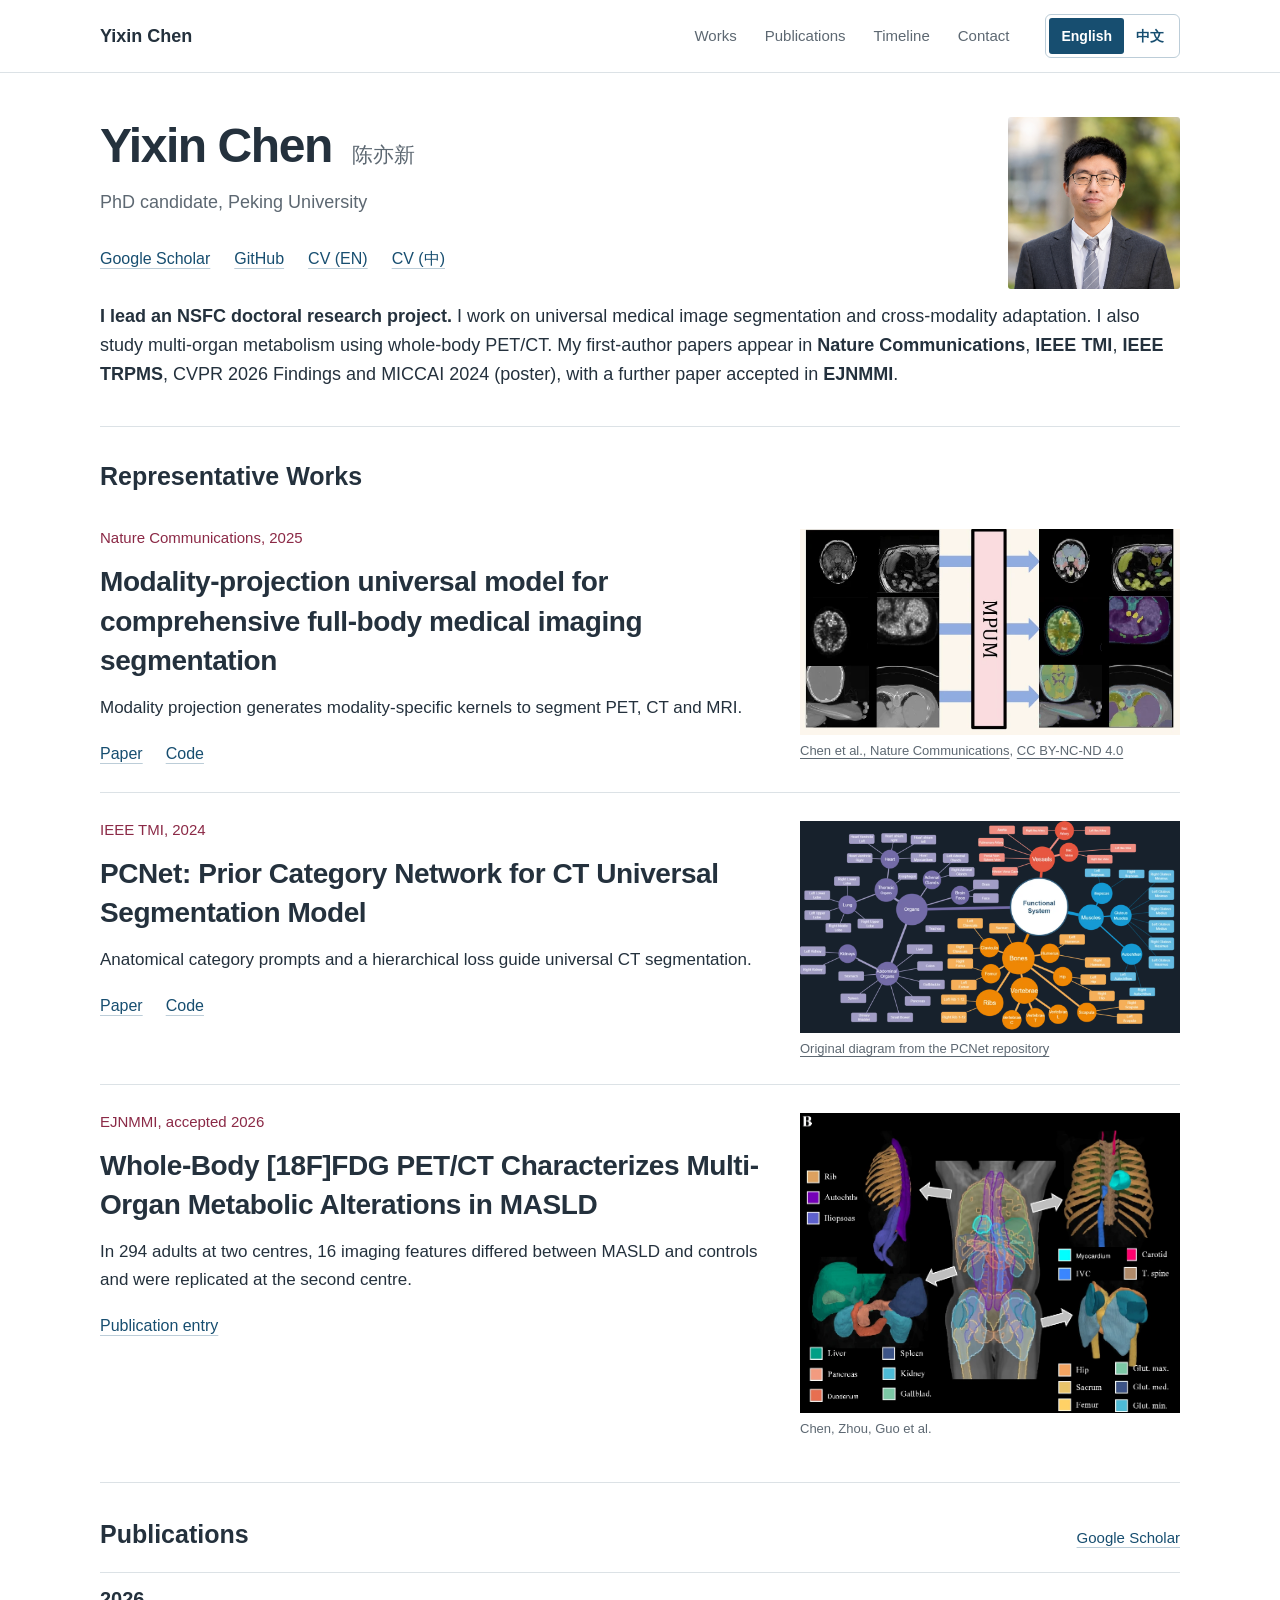
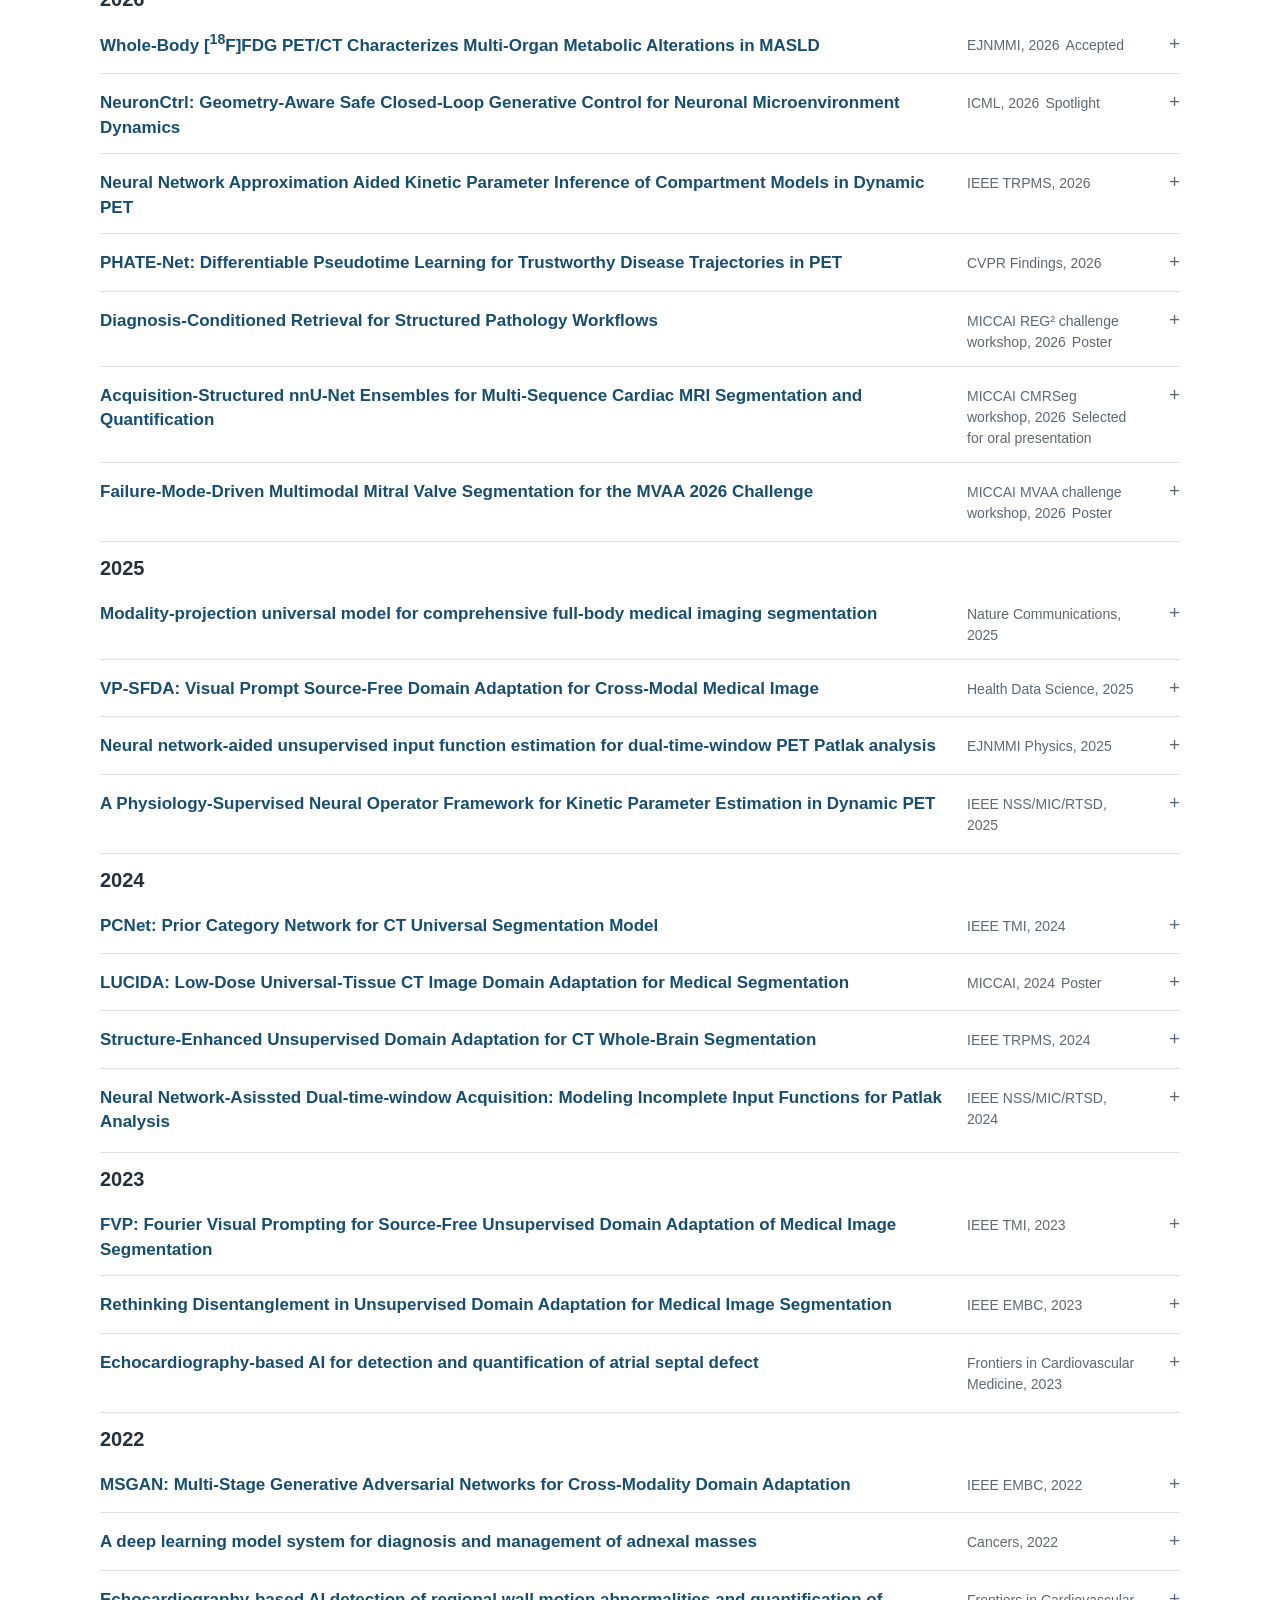
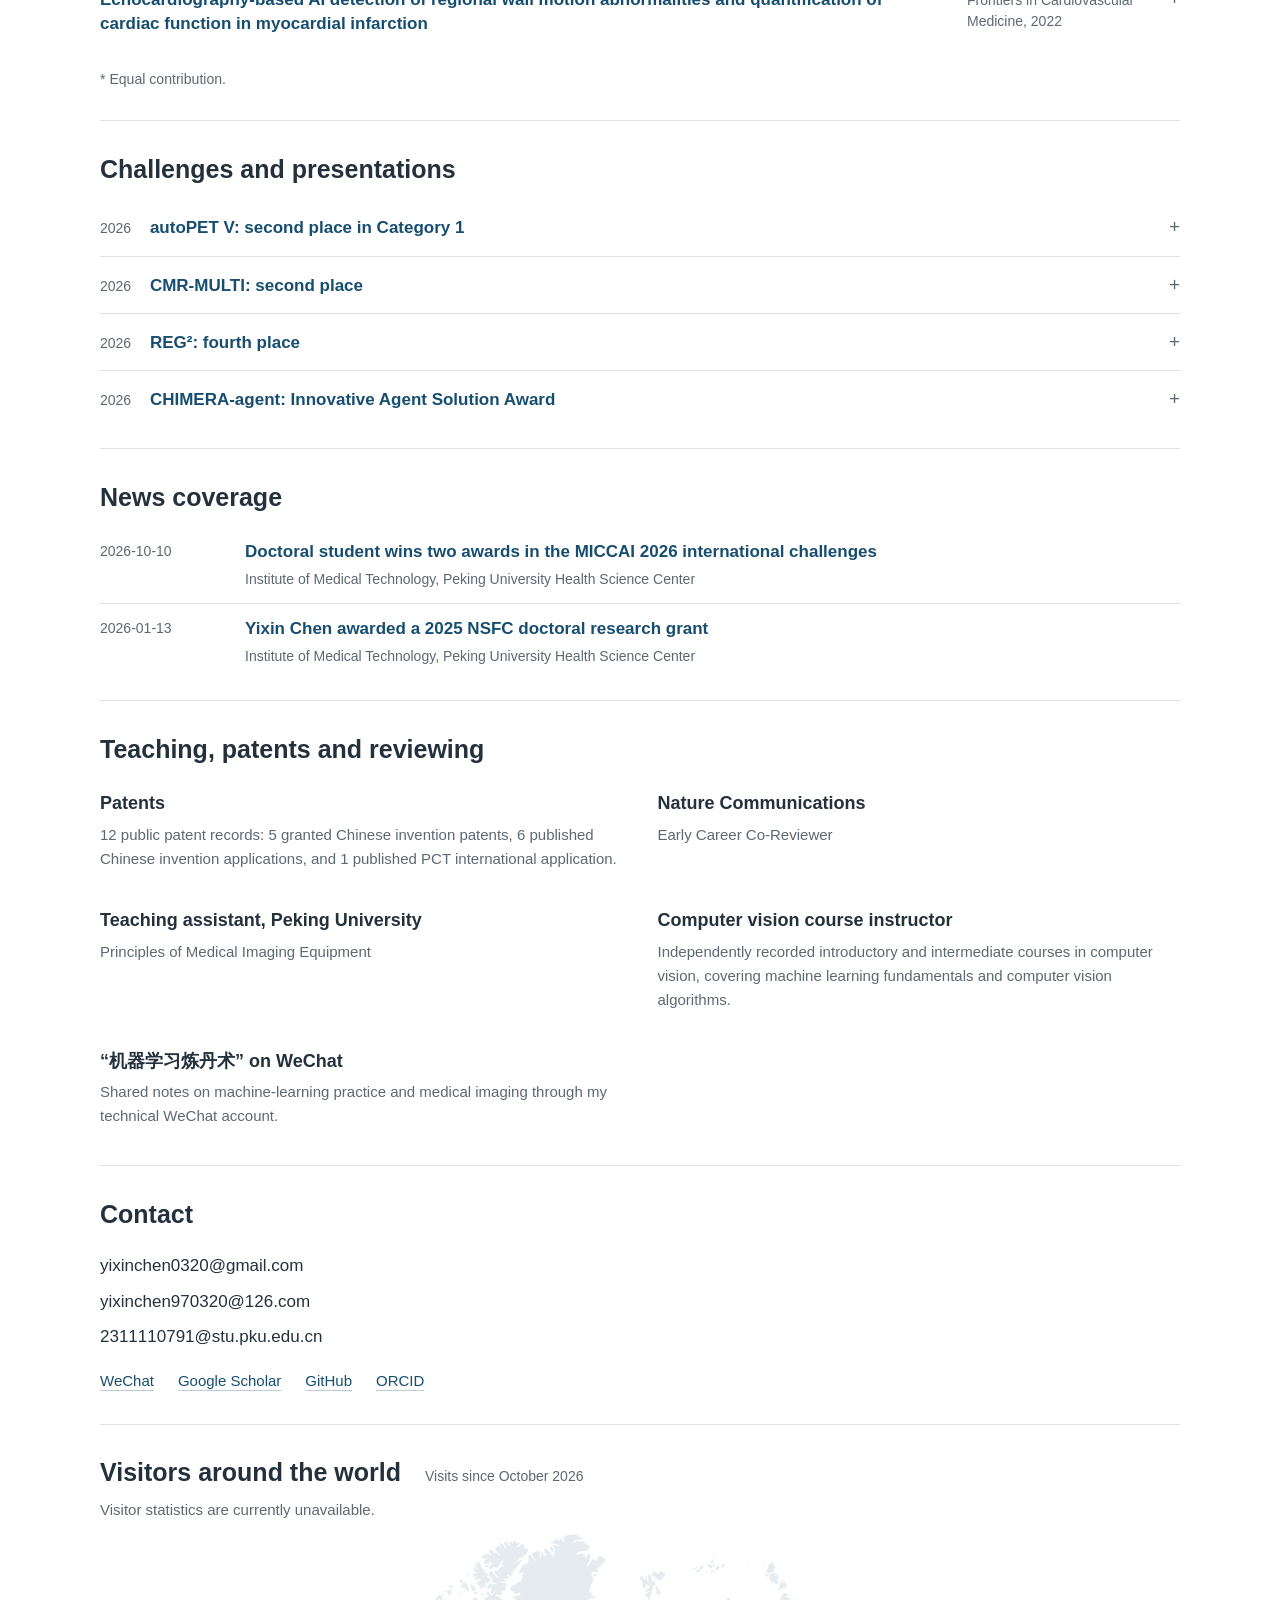
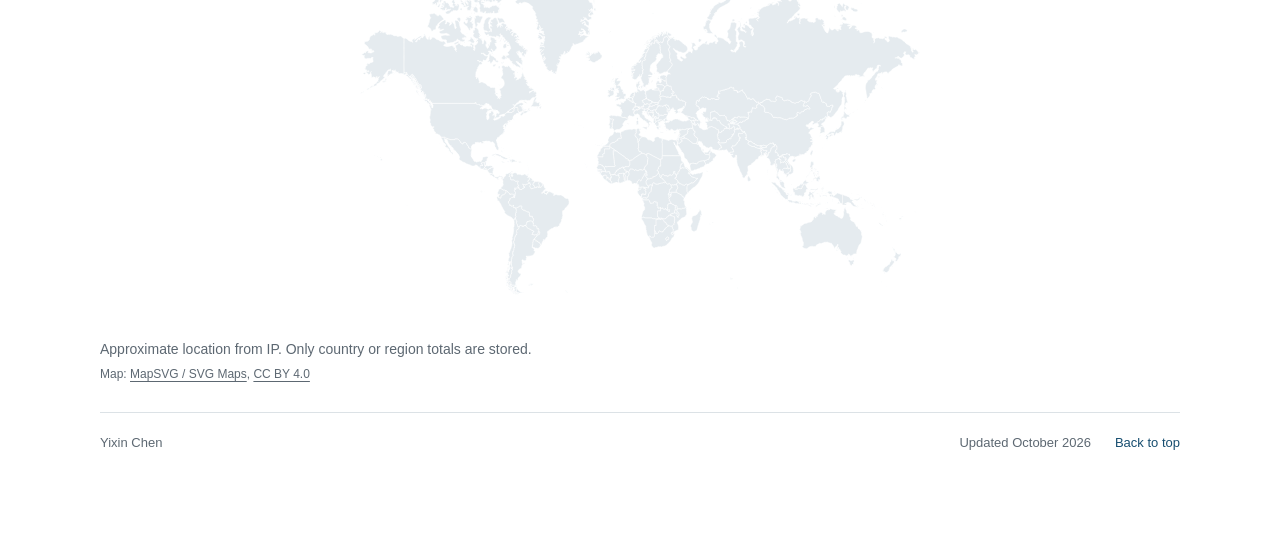
==== commit 29d51648: "Add confirmed Peking University teaching assistant experience" ====
--- a/index.html
+++ b/index.html
@@ -41,7 +41,7 @@
 <section id="publications" class="publications" aria-labelledby="pub-title"><div class="section-heading"><h2 id="pub-title">Publications</h2><a class="text-link" href="https://scholar.google.com/citations?hl=en&amp;user=ymfVoFwAAAAJ">Google Scholar</a></div><div class="publication-directory"><section class="publication-year" aria-labelledby="paper-year-2026"><h3 id="paper-year-2026">2026</h3><details class="publication-entry" id="publication-masld"><summary><span class="publication-title">Whole-Body [<sup>18</sup>F]FDG PET/CT Characterizes Multi-Organ Metabolic Alterations in MASLD</span><span class="publication-venue"><span class="v-name">EJNMMI</span>, 2026<span class="publication-status">Accepted</span></span></summary><div class="publication-detail"><figure class="publication-image"><a class="figure-link" href="assets/img/research/masld-petct.png" data-photo data-display="light" data-caption="PET/CT and multi-organ segmentation, Figure 2 of the accepted manuscript." data-alt="MASLD study figure showing PET/CT examples, multi-organ segmentation and organ-level measurements" aria-label="View full figure: Whole-body PET/CT in metabolic dysfunction-associated steatotic liver disease (MASLD)"><svg viewBox="835 14 907 717" width="907" height="717" role="img" aria-label="Detail of MASLD Figure 2 showing whole-body segmentation and organ groups"><image href="assets/img/publications/masld.webp?v=a4537ef1f4ee" width="1753" height="1253" /></svg></a><figcaption>Authors' manuscript</figcaption></figure><div class="publication-copy"><p>Whole-body FDG PET/CT is used to examine metabolic changes across organs in MASLD.</p><p class="publication-authors"><span class="me">Yixin Chen</span>, Chuanzhi Zhou, Lijuan Guo, Huiling Duan, Fengjuan Li, Lihong Yang, Yanhua Duan, Hui Li, Ruoyan Xu, Zhaoping Cheng, Zhaoheng Xie</p></div></div></details><details class="publication-entry" id="publication-neuronctrl"><summary><span class="publication-title">NeuronCtrl: Geometry-Aware Safe Closed-Loop Generative Control for Neuronal Microenvironment Dynamics</span><span class="publication-venue"><span class="v-name">ICML</span>, 2026<span class="publication-status">Spotlight</span></span></summary><div class="publication-detail"><figure class="publication-image"><a class="figure-link" href="assets/img/publications/neuronctrl.webp?v=3bb58d22a1f0" data-photo data-caption="NeuronCtrl: Geometry-Aware Safe Closed-Loop Generative Control for Neuronal Microenvironment Dynamics" data-alt="Figure for NeuronCtrl: Geometry-Aware Safe Closed-Loop Generative Control for Neuronal Microenvironment Dynamics" aria-label="View full figure: NeuronCtrl: Geometry-Aware Safe Closed-Loop Generative Control for Neuronal Microenvironment Dynamics"><img src="assets/img/publications/neuronctrl.webp?v=3bb58d22a1f0" alt="Figure for NeuronCtrl: Geometry-Aware Safe Closed-Loop Generative Control for Neuronal Microenvironment Dynamics" loading="lazy"></a><figcaption><a href="https://proceedings.mlr.press/v306/xu26d.html">Figure source</a></figcaption></figure><div class="publication-copy"><p>NeuronCtrl combines a generative model with closed-loop control to guide neuronal microenvironment dynamics.</p><p class="publication-authors">Haowei Xu, <span class="me">Yixin Chen</span>, Wanyi Fu, Hongbin Han, Zhaoheng Xie</p><div class="publication-links"><a href="https://icml.cc/virtual/2026/poster/63182">Conference</a><a href="https://openreview.net/forum?id=ZK3h2ENA67">OpenReview</a></div></div></div></details><details class="publication-entry" id="paper-kinetic-inference"><summary><span class="publication-title">Neural Network Approximation Aided Kinetic Parameter Inference of Compartment Models in Dynamic PET</span><span class="publication-venue"><span class="v-name">IEEE TRPMS</span>, 2026</span></summary><div class="publication-detail publication-detail-text"><div class="publication-copy"><p>A neural approximation of compartment-model equations is used to infer kinetic parameters from dynamic PET.</p><p class="publication-authors">Wenrui Shao, <span class="me">Yixin Chen</span>, Ourui Fu, Tian Li, Zhi Yang, Nan Li, Hongbin Han, Xiangxi Meng, Zhaoheng Xie</p><div class="publication-links"><a href="https://doi.org/10.1109/TRPMS.2026.3660465">Paper</a></div></div></div></details><details class="publication-entry" id="publication-phate"><summary><span class="publication-title">PHATE-Net: Differentiable Pseudotime Learning for Trustworthy Disease Trajectories in PET</span><span class="publication-venue"><span class="v-name">CVPR Findings</span>, 2026</span></summary><div class="publication-detail"><figure class="publication-image"><a class="figure-link" href="assets/img/publications/phate.webp?v=6c6bb803287e" data-photo data-caption="PHATE-Net: Differentiable Pseudotime Learning for Trustworthy Disease Trajectories in PET" data-alt="Figure for PHATE-Net: Differentiable Pseudotime Learning for Trustworthy Disease Trajectories in PET" aria-label="View full figure: PHATE-Net: Differentiable Pseudotime Learning for Trustworthy Disease Trajectories in PET"><img src="assets/img/publications/phate.webp?v=6c6bb803287e" alt="Figure for PHATE-Net: Differentiable Pseudotime Learning for Trustworthy Disease Trajectories in PET" loading="lazy"></a><figcaption><a href="https://openaccess.thecvf.com/content/CVPR2026F/papers/Chen_PHATE-Net_Differentiable_Pseudotime_Learning_for_Trustworthy_Disease_Trajectories_in_PET_CVPRF_2026_paper.pdf">Figure source</a></figcaption></figure><div class="publication-copy"><p>PHATE-Net learns a disease progression timeline from PET images by making pseudotime estimation differentiable.</p><p class="publication-authors"><span class="me">Yixin Chen</span>, Yan Wang, Wenrui Shao, Zhaoheng Xie</p><div class="publication-links"><a href="https://openaccess.thecvf.com/content/CVPR2026F/papers/Chen_PHATE-Net_Differentiable_Pseudotime_Learning_for_Trustworthy_Disease_Trajectories_in_PET_CVPRF_2026_paper.pdf">Paper</a></div></div></div></details><details class="publication-entry" id="paper-reg2"><summary><span class="publication-title">Diagnosis-Conditioned Retrieval for Structured Pathology Workflows</span><span class="publication-venue"><span class="v-name">MICCAI REG² challenge workshop</span>, 2026<span class="publication-status">Poster</span></span></summary><div class="publication-detail publication-detail-text"><div class="publication-copy"><p>Predicted organ and diagnosis labels guide retrieval of a structured pathology workflow for each whole-slide image.</p><p class="publication-authors"><span class="me">Yixin Chen</span></p><div class="publication-links"><a href="https://papers.miccai.org/miccai-2026-sat/REG2026_008.html">Paper</a></div></div></div></details><details class="publication-entry" id="paper-cmr-multi"><summary><span class="publication-title">Acquisition-Structured nnU-Net Ensembles for Multi-Sequence Cardiac MRI Segmentation and Quantification</span><span class="publication-venue"><span class="v-name">MICCAI CMRSeg workshop</span>, 2026<span class="publication-status">Selected for oral presentation</span></span></summary><div class="publication-detail publication-detail-text"><div class="publication-copy"><p>Sequence-specific nnU-Net ensembles segment cardiac MRI and derive ejection fraction and scar mass.</p><p class="publication-authors"><span class="me">Yixin Chen</span>, Yizhen Peng</p><div class="publication-links"><a href="https://papers.miccai.org/miccai-2026-sat/CMRSeg_018.html">Paper</a></div></div></div></details><details class="publication-entry" id="paper-mvaa"><summary><span class="publication-title">Failure-Mode-Driven Multimodal Mitral Valve Segmentation for the MVAA 2026 Challenge</span><span class="publication-venue"><span class="v-name">MICCAI MVAA challenge workshop</span>, 2026<span class="publication-status">Poster</span></span></summary><div class="publication-detail publication-detail-text"><div class="publication-copy"><p>Modality-specific ensembles segment the mitral valve in cardiac CT, 3D ultrasound and surgical video.</p><p class="publication-authors"><span class="me">Yixin Chen</span></p><div class="publication-links"><a href="https://papers.miccai.org/miccai-2026-sat/MVAA_023.html">Paper</a></div></div></div></details></section><section class="publication-year" aria-labelledby="paper-year-2025"><h3 id="paper-year-2025">2025</h3><details class="publication-entry" id="paper-mpum"><summary><span class="publication-title">Modality-projection universal model for comprehensive full-body medical imaging segmentation</span><span class="publication-venue"><span class="v-name">Nature Communications</span>, 2025</span></summary><div class="publication-detail"><figure class="publication-image"><a class="figure-link" href="assets/img/research/mpum-overview.png" data-photo data-display="light" data-caption="MPUM framework and clinical studies, Figure 1." data-alt="MPUM overview showing modality-specific kernels, anatomical segmentation and clinical analyses" aria-label="View full figure: MPUM"><svg viewBox="155 1007 630 341" width="630" height="341" role="img" aria-label="MR, PET and CT images with their corresponding MPUM segmentation outputs"><image href="assets/img/publications/mpum.webp?v=9f0bc7d8d8e0" width="2000" height="1811" /></svg></a><figcaption><a href="https://www.nature.com/articles/s41467-025-64469-w">Figure source</a>, <a href="https://creativecommons.org/licenses/by-nc-nd/4.0/">CC BY-NC-ND 4.0</a></figcaption></figure><div class="publication-copy"><p>A modality-projection model segments anatomical structures across whole-body medical images.</p><p class="publication-authors"><span class="me">Yixin Chen</span><span class="author-role">*</span>, Lin Gao<span class="author-role">*</span>, Yajuan Gao, Rui Wang, Jingge Lian, Xiangxi Meng, Yanhua Duan, Leiying Chai, Hongbin Han, Zhaoping Cheng, Zhaoheng Xie</p><div class="publication-links"><a href="https://www.nature.com/articles/s41467-025-64469-w">Paper</a><a href="https://arxiv.org/abs/2412.19026">arXiv</a><a href="https://github.com/YixinChen-AI/MPUM">Code</a></div></div></div></details><details class="publication-entry" id="paper-vp-sfda"><summary><span class="publication-title">VP-SFDA: Visual Prompt Source-Free Domain Adaptation for Cross-Modal Medical Image</span><span class="publication-venue"><span class="v-name">Health Data Science</span>, 2025</span></summary><div class="publication-detail"><figure class="publication-image"><a class="figure-link" href="assets/img/publications/vpsfda.webp?v=e89f4c9703f4" data-photo data-caption="VP-SFDA: Visual Prompt Source-Free Domain Adaptation for Cross-Modal Medical Image" data-alt="Figure for VP-SFDA: Visual Prompt Source-Free Domain Adaptation for Cross-Modal Medical Image" aria-label="View full figure: VP-SFDA: Visual Prompt Source-Free Domain Adaptation for Cross-Modal Medical Image"><img src="assets/img/publications/vpsfda.webp?v=e89f4c9703f4" alt="Figure for VP-SFDA: Visual Prompt Source-Free Domain Adaptation for Cross-Modal Medical Image" loading="lazy"></a><figcaption><a href="https://doi.org/10.34133/hds.0143">Figure source</a></figcaption></figure><div class="publication-copy"><p>Visual prompts help adapt a segmentation model to a new imaging modality without access to the source data.</p><p class="publication-authors"><span class="me">Yixin Chen</span>, Yan Wang, Zhaoheng Xie</p><div class="publication-links"><a href="https://doi.org/10.34133/hds.0143">Paper</a></div></div></div></details><details class="publication-entry" id="paper-pet-patlak"><summary><span class="publication-title">Neural network-aided unsupervised input function estimation for dual-time-window PET Patlak analysis</span><span class="publication-venue"><span class="v-name">EJNMMI Physics</span>, 2025</span></summary><div class="publication-detail"><figure class="publication-image"><a class="figure-link" href="assets/img/publications/pet-patlak.webp?v=435ca2f6f3b1" data-photo data-caption="Neural network-aided unsupervised input function estimation for dual-time-window PET Patlak analysis" data-alt="Figure for Neural network-aided unsupervised input function estimation for dual-time-window PET Patlak analysis" aria-label="View full figure: Neural network-aided unsupervised input function estimation for dual-time-window PET Patlak analysis"><img src="assets/img/publications/pet-patlak.webp?v=435ca2f6f3b1" alt="Figure for Neural network-aided unsupervised input function estimation for dual-time-window PET Patlak analysis" loading="lazy"></a><figcaption><a href="https://doi.org/10.1186/s40658-025-00804-w">Figure source</a></figcaption></figure><div class="publication-copy"><p>A neural network estimates the missing input function needed for Patlak analysis from dual-time-window PET scans.</p><p class="publication-authors">Wenrui Shao, Yarong Zhang, Fen Du, Fangxiao Cheng, <span class="me">Yixin Chen</span>, Xiangxi Meng, Ying Liang, Zhaoheng Xie</p><div class="publication-links"><a href="https://doi.org/10.1186/s40658-025-00804-w">Paper</a></div></div></div></details><details class="publication-entry" id="paper-neural-operator"><summary><span class="publication-title">A Physiology-Supervised Neural Operator Framework for Kinetic Parameter Estimation in Dynamic PET</span><span class="publication-venue"><span class="v-name">IEEE NSS/MIC/RTSD</span>, 2025</span></summary><div class="publication-detail publication-detail-text"><div class="publication-copy"><p>A physiology-supervised neural operator estimates kinetic parameters from dynamic PET data.</p><p class="publication-authors">W. Shao, <span class="me">Yixin Chen</span>, Z. Wang, R. Xu, X. Meng, Z. Xie</p><div class="publication-links"><a href="https://doi.org/10.1109/NSS/MIC/RTSD57106.2025.11287925">Paper</a></div></div></div></details></section><section class="publication-year" aria-labelledby="paper-year-2024"><h3 id="paper-year-2024">2024</h3><details class="publication-entry" id="paper-pcnet"><summary><span class="publication-title">PCNet: Prior Category Network for CT Universal Segmentation Model</span><span class="publication-venue"><span class="v-name">IEEE TMI</span>, 2024</span></summary><div class="publication-detail"><figure class="publication-image"><a class="figure-link dark-figure" href="assets/img/research/pcnet-hierarchy.png" data-photo data-display="dark" data-caption="The anatomical hierarchy used in PCNet." data-alt="PCNet anatomical hierarchy linking functional systems with organs, vessels, muscles and bones" aria-label="View full figure: PCNet"><img src="assets/img/publications/pcnet.webp?v=d0eb432837d6" alt="Complete PCNet anatomical hierarchy showing relationships among organs, vessels, muscles and bones" width="1788" height="998" loading="lazy"></a><figcaption><a href="https://github.com/YixinChen-AI/PCNet">Figure source</a></figcaption></figure><div class="publication-copy"><p>PCNet uses prior anatomical categories to guide universal segmentation of CT structures.</p><p class="publication-authors"><span class="me">Yixin Chen</span>, Yajuan Gao, Lei Zhu, Wenrui Shao, Yanye Lu, Hongbin Han, Zhaoheng Xie</p><div class="publication-links"><a href="https://doi.org/10.1109/TMI.2024.3395349">Paper</a><a href="https://github.com/YixinChen-AI/PCNet">Code</a></div></div></div></details><details class="publication-entry" id="paper-lucida"><summary><span class="publication-title">LUCIDA: Low-Dose Universal-Tissue CT Image Domain Adaptation for Medical Segmentation</span><span class="publication-venue"><span class="v-name">MICCAI</span>, 2024<span class="publication-status">Poster</span></span></summary><div class="publication-detail"><figure class="publication-image"><a class="figure-link" href="assets/img/publications/lucida.webp?v=3aee3f8dfa92" data-photo data-caption="LUCIDA: Low-Dose Universal-Tissue CT Image Domain Adaptation for Medical Segmentation" data-alt="Figure for LUCIDA: Low-Dose Universal-Tissue CT Image Domain Adaptation for Medical Segmentation" aria-label="View full figure: LUCIDA: Low-Dose Universal-Tissue CT Image Domain Adaptation for Medical Segmentation"><img src="assets/img/publications/lucida.webp?v=3aee3f8dfa92" alt="Figure for LUCIDA: Low-Dose Universal-Tissue CT Image Domain Adaptation for Medical Segmentation" loading="lazy"></a><figcaption><a href="https://papers.miccai.org/miccai-2024/483-Paper0562.html">Figure source</a></figcaption></figure><div class="publication-copy"><p>LUCIDA uses segmentation reconstruction and Fourier adaptation to segment low-dose CT tissues without target labels.</p><p class="publication-authors"><span class="me">Yixin Chen</span>, Xiangxi Meng, Yan Wang, Shuang Zeng, Xi Liu, Zhaoheng Xie</p><div class="publication-links"><a href="https://doi.org/10.1007/978-3-031-72111-3_37">Paper</a><a href="https://github.com/YixinChen-AI/LUCIDA">Code</a></div></div></div></details><details class="publication-entry" id="paper-braseda"><summary><span class="publication-title">Structure-Enhanced Unsupervised Domain Adaptation for CT Whole-Brain Segmentation</span><span class="publication-venue"><span class="v-name">IEEE TRPMS</span>, 2024</span></summary><div class="publication-detail publication-detail-text"><div class="publication-copy"><p>Structure-aware domain adaptation is applied to whole-brain CT segmentation.</p><p class="publication-authors"><span class="me">Yixin Chen</span><span class="author-role">*</span>, Yajun Gao<span class="author-role">*</span>, Lei Zhu, Jianan Li, Yan Wang, Jiakui Hu, Hongbin Han, Yanye Lu, Zhaoheng Xie</p><div class="publication-links"><a href="https://doi.org/10.1109/TRPMS.2024.3391285">Paper</a><a href="https://github.com/YixinChen-AI/BraSEDA">Code</a></div></div></div></details><details class="publication-entry" id="paper-dual-window"><summary><span class="publication-title">Neural Network-Asissted Dual-time-window Acquisition: Modeling Incomplete Input Functions for Patlak Analysis</span><span class="publication-venue"><span class="v-name">IEEE NSS/MIC/RTSD</span>, 2024</span></summary><div class="publication-detail publication-detail-text"><div class="publication-copy"><p>A neural model reconstructs the incomplete input function in dual-time-window PET for Patlak analysis.</p><p class="publication-authors">W. Shao, Y. Zhang, <span class="me">Yixin Chen</span>, X. Meng, Y. Liang, Z. Xie</p><div class="publication-links"><a href="https://doi.org/10.1109/NSS/MIC/RTSD57108.2024.10656964">Paper</a></div></div></div></details></section><section class="publication-year" aria-labelledby="paper-year-2023"><h3 id="paper-year-2023">2023</h3><details class="publication-entry" id="paper-fvp"><summary><span class="publication-title">FVP: Fourier Visual Prompting for Source-Free Unsupervised Domain Adaptation of Medical Image Segmentation</span><span class="publication-venue"><span class="v-name">IEEE TMI</span>, 2023</span></summary><div class="publication-detail"><figure class="publication-image"><a class="figure-link" href="assets/img/publications/fvp.webp?v=b02a9b541fbc" data-photo data-caption="FVP: Fourier Visual Prompting for Source-Free Unsupervised Domain Adaptation of Medical Image Segmentation" data-alt="Figure for FVP: Fourier Visual Prompting for Source-Free Unsupervised Domain Adaptation of Medical Image Segmentation" aria-label="View full figure: FVP: Fourier Visual Prompting for Source-Free Unsupervised Domain Adaptation of Medical Image Segmentation"><img src="assets/img/publications/fvp.webp?v=b02a9b541fbc" alt="Figure for FVP: Fourier Visual Prompting for Source-Free Unsupervised Domain Adaptation of Medical Image Segmentation" loading="lazy"></a><figcaption><a href="https://arxiv.org/abs/2304.13672">Figure source</a></figcaption></figure><div class="publication-copy"><p>Fourier-domain visual prompts adapt medical image segmentation when source-domain data are unavailable.</p><p class="publication-authors">Yan Wang, Jian Cheng, <span class="me">Yixin Chen</span>, Shuai Shao, Lanyun Zhu, Zhenzhou Wu, Tao Liu, Haogang Zhu</p><div class="publication-links"><a href="https://doi.org/10.1109/TMI.2023.3306105">Paper</a></div></div></div></details><details class="publication-entry" id="paper-rethink-disentanglement"><summary><span class="publication-title">Rethinking Disentanglement in Unsupervised Domain Adaptation for Medical Image Segmentation</span><span class="publication-venue"><span class="v-name">IEEE EMBC</span>, 2023</span></summary><div class="publication-detail"><figure class="publication-image"><a class="figure-link" href="assets/img/publications/rethink.webp?v=33bde54bce57" data-photo data-caption="Rethinking Disentanglement in Unsupervised Domain Adaptation for Medical Image Segmentation" data-alt="Figure for Rethinking Disentanglement in Unsupervised Domain Adaptation for Medical Image Segmentation" aria-label="View full figure: Rethinking Disentanglement in Unsupervised Domain Adaptation for Medical Image Segmentation"><img src="assets/img/publications/rethink.webp?v=33bde54bce57" alt="Figure for Rethinking Disentanglement in Unsupervised Domain Adaptation for Medical Image Segmentation" loading="lazy"></a><figcaption><a href="https://microsites.arinex.com.au/EMBC/pdf/full-paper_789.pdf">Figure source</a></figcaption></figure><div class="publication-copy"><p>The paper revisits feature disentanglement for unsupervised domain adaptation in medical segmentation.</p><p class="publication-authors">Yan Wang<span class="author-role">*</span>, <span class="me">Yixin Chen</span><span class="author-role">*</span>, Yingying Zhang, Haogang Zhu</p><div class="publication-links"><a href="https://doi.org/10.1109/EMBC40787.2023.10341077">Paper</a></div></div></div></details><details class="publication-entry" id="paper-atrial-septal"><summary><span class="publication-title">Echocardiography-based AI for detection and quantification of atrial septal defect</span><span class="publication-venue"><span class="v-name">Frontiers in Cardiovascular Medicine</span>, 2023</span></summary><div class="publication-detail"><figure class="publication-image"><a class="figure-link" href="assets/img/publications/atrial-septal.webp?v=56ea7ce187e4" data-photo data-caption="Echocardiography-based AI for detection and quantification of atrial septal defect" data-alt="Figure for Echocardiography-based AI for detection and quantification of atrial septal defect" aria-label="View full figure: Echocardiography-based AI for detection and quantification of atrial septal defect"><img src="assets/img/publications/atrial-septal.webp?v=56ea7ce187e4" alt="Figure for Echocardiography-based AI for detection and quantification of atrial septal defect" loading="lazy"></a><figcaption><a href="https://doi.org/10.3389/fcvm.2023.985657">Figure source</a></figcaption></figure><div class="publication-copy"><p>Echocardiography-based AI detects atrial septal defects and quantifies their size.</p><p class="publication-authors">Xixiang Lin<span class="author-role">*</span>, Feifei Yang<span class="author-role">*</span>, <span class="me">Yixin Chen</span><span class="author-role">*</span>, Xu Chen, Wenjun Wang, Wenxiu Li, Qiushuang Wang, Liwei Zhang, Xin Li, Yujiao Deng, Haitao Pu, Xiaotian Chen, Xiao Wang, Dong Luo, Peifang Zhang, Daniel Burkhoff, Kunlun He</p><div class="publication-links"><a href="https://doi.org/10.3389/fcvm.2023.985657">Paper</a></div></div></div></details></section><section class="publication-year" aria-labelledby="paper-year-2022"><h3 id="paper-year-2022">2022</h3><details class="publication-entry" id="paper-msgan"><summary><span class="publication-title">MSGAN: Multi-Stage Generative Adversarial Networks for Cross-Modality Domain Adaptation</span><span class="publication-venue"><span class="v-name">IEEE EMBC</span>, 2022</span></summary><div class="publication-detail publication-detail-text"><div class="publication-copy"><p>A multi-stage generative adversarial network addresses cross-modality domain adaptation for medical images.</p><p class="publication-authors">Yan Wang<span class="author-role">*</span>, <span class="me">Yixin Chen</span><span class="author-role">*</span>, Wenjun Wang, Haogang Zhu</p><div class="publication-links"><a href="https://doi.org/10.1109/EMBC48229.2022.9871048">Paper</a></div></div></div></details><details class="publication-entry" id="paper-adnexal"><summary><span class="publication-title">A deep learning model system for diagnosis and management of adnexal masses</span><span class="publication-venue"><span class="v-name">Cancers</span>, 2022</span></summary><div class="publication-detail"><figure class="publication-image"><a class="figure-link" href="assets/img/publications/adnexal.webp?v=27c6162a5ed8" data-photo data-caption="A deep learning model system for diagnosis and management of adnexal masses" data-alt="Figure for A deep learning model system for diagnosis and management of adnexal masses" aria-label="View full figure: A deep learning model system for diagnosis and management of adnexal masses"><img src="assets/img/publications/adnexal.webp?v=27c6162a5ed8" alt="Figure for A deep learning model system for diagnosis and management of adnexal masses" loading="lazy"></a><figcaption><a href="https://doi.org/10.3390/cancers14215291">Figure source</a></figcaption></figure><div class="publication-copy"><p>A deep-learning system analyzes ultrasound images to support the diagnosis and management of adnexal masses.</p><p class="publication-authors">Jianan Li<span class="author-role">*</span>, <span class="me">Yixin Chen</span><span class="author-role">*</span>, Minyu Zhang, Peifang Zhang, Kunlun He, Fengqin Yan, Jingbo Li, Hong Xu, Daniel Burkhoff, Yukun Luo, Longxia Wang, Qiuyang Li</p><div class="publication-links"><a href="https://doi.org/10.3390/cancers14215291">Paper</a></div></div></div></details><details class="publication-entry" id="paper-myocardial-infarction"><summary><span class="publication-title">Echocardiography-based AI detection of regional wall motion abnormalities and quantification of cardiac function in myocardial infarction</span><span class="publication-venue"><span class="v-name">Frontiers in Cardiovascular Medicine</span>, 2022</span></summary><div class="publication-detail"><figure class="publication-image"><a class="figure-link" href="assets/img/publications/myocardial-infarction.webp?v=34feb2cd663a" data-photo data-caption="Echocardiography-based AI detection of regional wall motion abnormalities and quantification of cardiac function in myocardial infarction" data-alt="Figure for Echocardiography-based AI detection of regional wall motion abnormalities and quantification of cardiac function in myocardial infarction" aria-label="View full figure: Echocardiography-based AI detection of regional wall motion abnormalities and quantification of cardiac function in myocardial infarction"><img src="assets/img/publications/myocardial-infarction.webp?v=34feb2cd663a" alt="Figure for Echocardiography-based AI detection of regional wall motion abnormalities and quantification of cardiac function in myocardial infarction" loading="lazy"></a><figcaption><a href="https://doi.org/10.3389/fcvm.2022.903660">Figure source</a></figcaption></figure><div class="publication-copy"><p>An echocardiography-based AI system detects regional wall-motion abnormalities and measures cardiac function after myocardial infarction.</p><p class="publication-authors">Xixiang Lin, Feifei Yang, <span class="me">Yixin Chen</span>, Xiaotian Chen, Wenjun Wang, Xu Chen, Qiushuang Wang, Liwei Zhang, Huayuan Guo, Bohan Liu, Liheng Yu, Haitao Pu, Peifang Zhang, Zhenzhou Wu, Xin Li, Daniel Burkhoff, Kunlun He</p><div class="publication-links"><a href="https://doi.org/10.3389/fcvm.2022.903660">Paper</a></div></div></div></details></section><p class="publication-role-note">* Equal contribution.</p></div></section>
 <section id="challenges" class="challenges" aria-labelledby="challenges-title"><div class="section-heading"><h2 id="challenges-title">Challenges and presentations</h2></div><details class="publication-entry challenge-entry" id="challenge-autopet"><summary><span class="publication-title"><span class="challenge-year">2026</span> autoPET V: second place in Category 1</span></summary><div class="challenge-detail"><p>CYX-AI combined neural-network corrections with local threshold updates for interactive PET/CT lesion segmentation. Oral presentation at the MICCAI 2026 autoPET challenge workshop.</p><div class="challenge-links"><a class="text-link" href="https://github.com/YixinChen-AI/autopet-v">Method and code</a></div><div class="challenge-photo"><a href="assets/img/autopet-award-2026.jpeg" data-photo data-caption="autoPET V: second place in Category 1" data-alt="CYX-AI receiving the autoPET V Category 1 second-place award at MICCAI 2026" aria-label="View full photo"><img src="assets/img/autopet-award-2026.jpeg?v=e76d1b8900ab" alt="CYX-AI receiving the autoPET V Category 1 second-place award at MICCAI 2026" width="3000" height="4000" loading="lazy"></a></div></div></details><details class="publication-entry challenge-entry" id="challenge-cmr-multi"><summary><span class="publication-title"><span class="challenge-year">2026</span> CMR-MULTI: second place</span></summary><div class="challenge-detail"><p>Multi-sequence cardiac MRI segmentation. Method paper selected for a CMRSeg challenge oral presentation.</p><div class="challenge-links"><a class="text-link" href="https://papers.miccai.org/miccai-2026-sat/CMRSeg_018.html">Method paper</a></div><div class="challenge-placeholder">Photo to be added</div></div></details><details class="publication-entry challenge-entry" id="challenge-reg2"><summary><span class="publication-title"><span class="challenge-year">2026</span> REG²: fourth place</span></summary><div class="challenge-detail"><p>The REG² challenge generates structured pathology workflows from whole-slide images. Method paper selected for a MICCAI 2026 challenge workshop poster.</p><div class="challenge-links"><a class="text-link" href="https://papers.miccai.org/miccai-2026-sat/REG2026_008.html">Method paper</a></div><div class="challenge-photo"><a href="assets/img/reg2-award-2026.jpg" data-photo data-caption="REG²: fourth place" data-alt="Yixin Chen holding the REG² challenge fourth-place certificate at MICCAI 2026" aria-label="View full photo"><img src="assets/img/reg2-award-2026.jpg?v=3f63e16a9da5" alt="Yixin Chen holding the REG² challenge fourth-place certificate at MICCAI 2026" width="960" height="1280" loading="lazy"></a></div></div></details><details class="publication-entry challenge-entry" id="challenge-chimera-agent"><summary><span class="publication-title"><span class="challenge-year">2026</span> CHIMERA-agent: Innovative Agent Solution Award</span></summary><div class="challenge-detail"><p>Team PKU Intelligence, MICCAI 2026.</p><div class="challenge-photo"><a href="assets/img/chimera-agent-award-2026.jpg" data-photo data-caption="CHIMERA-agent: Innovative Agent Solution Award" data-alt="CHIMERA-agent Innovative Agent Solution Award presentation for team PKU Intelligence" aria-label="View full photo"><img src="assets/img/chimera-agent-award-2026.jpg?v=37a4cae09396" alt="CHIMERA-agent Innovative Agent Solution Award presentation for team PKU Intelligence" width="1192" height="1280" loading="lazy"></a></div></div></details></section>
 <section id="news" class="news" aria-labelledby="news-title"><div class="section-heading"><h2 id="news-title">News coverage</h2></div><div class="news-list"><article class="news-item"><time class="news-date" datetime="2026-10-10">2026-10-10</time><div class="news-copy"><h3 class="news-title"><a href="https://imt.bjmu.edu.cn/xsfc/20c60463f0eb459887f461a8deffc6ae.htm">Doctoral student wins two awards in the MICCAI 2026 international challenges</a></h3><p class="news-source">Institute of Medical Technology, Peking University Health Science Center</p></div></article><article class="news-item"><time class="news-date" datetime="2026-01-13">2026-01-13</time><div class="news-copy"><h3 class="news-title"><a href="https://imt.bjmu.edu.cn/xsfc/5f411968b96d4de2b79ebea2ff7c4ed9.htm">Yixin Chen awarded a 2025 NSFC doctoral research grant</a></h3><p class="news-source">Institute of Medical Technology, Peking University Health Science Center</p></div></article></div></section>
-<section class="service" aria-labelledby="service-title"><h2 id="service-title">Teaching, patents and reviewing</h2><dl><div><dt>Patents</dt><dd>12 public patent records: 5 granted Chinese invention patents, 6 published Chinese invention applications, and 1 published PCT international application.</dd></div><div><dt>Nature Communications</dt><dd>Early Career Co-Reviewer</dd></div><div><dt>Computer vision course instructor</dt><dd>Independently recorded introductory and intermediate courses in computer vision, covering machine learning fundamentals and computer vision algorithms.</dd></div><div><dt>“机器学习炼丹术” on WeChat</dt><dd>Shared notes on machine-learning practice and medical imaging through my technical WeChat account.</dd></div></dl></section>
+<section class="service" aria-labelledby="service-title"><h2 id="service-title">Teaching, patents and reviewing</h2><dl><div><dt>Patents</dt><dd>12 public patent records: 5 granted Chinese invention patents, 6 published Chinese invention applications, and 1 published PCT international application.</dd></div><div><dt>Nature Communications</dt><dd>Early Career Co-Reviewer</dd></div><div><dt>Teaching assistant, Peking University</dt><dd>Principles of Medical Imaging Equipment</dd></div><div><dt>Computer vision course instructor</dt><dd>Independently recorded introductory and intermediate courses in computer vision, covering machine learning fundamentals and computer vision algorithms.</dd></div><div><dt>“机器学习炼丹术” on WeChat</dt><dd>Shared notes on machine-learning practice and medical imaging through my technical WeChat account.</dd></div></dl></section>
 <section id="contact" class="contact" aria-labelledby="contact-title"><h2 id="contact-title">Contact</h2><div class="email-list"><span>yixinchen0320@gmail.com</span><span>yixinchen970320@126.com</span><span>2311110791@stu.pku.edu.cn</span></div><div class="contact-links"><a class="text-link" href="assets/img/wechat-qr.jpg?v=803206a086bd" data-photo data-caption="Scan with WeChat to add me." data-alt="Yixin Chen’s WeChat contact QR code" aria-haspopup="dialog">WeChat</a><a class="text-link" href="https://scholar.google.com/citations?hl=en&amp;user=ymfVoFwAAAAJ">Google Scholar</a><a class="text-link" href="https://github.com/YixinChen-AI">GitHub</a><a class="text-link" href="https://orcid.org/0000-0002-2727-6387">ORCID</a></div></section>
 <section id="visitors" class="visitors" aria-labelledby="visitors-title" data-endpoint="https://yixin-visitor-stats.yixinchen970320.chatgpt.site" data-unavailable="Visitor statistics are currently unavailable." data-empty="The map will fill as visits are recorded." data-hint="Select a country or region to see visits."><div class="visitor-heading"><h2 id="visitors-title">Visitors around the world</h2><p class="visitor-period">Visits since October 2026</p></div><p class="visitor-status" role="status">Loading visits…</p><div class="visitor-map" data-src="assets/img/world.svg?v=3249710b6ea6"></div><div class="visitor-map-caption"><p class="visitor-readout" aria-live="polite"></p><div class="visitor-legend" hidden><span>Fewer visits</span><span class="visitor-scale" aria-hidden="true"></span><span>More visits</span></div></div><p class="visitor-note">Approximate location from IP. Only country or region totals are stored.</p><p class="visitor-credit">Map: <a href="https://github.com/VictorCazanave/svg-maps/tree/master/packages/world">MapSVG / SVG Maps</a>, <a href="https://creativecommons.org/licenses/by/4.0/">CC BY 4.0</a></p></section>
 <footer><span>Yixin Chen</span><span>Updated October 2026</span><a href="#top">Back to top</a></footer>
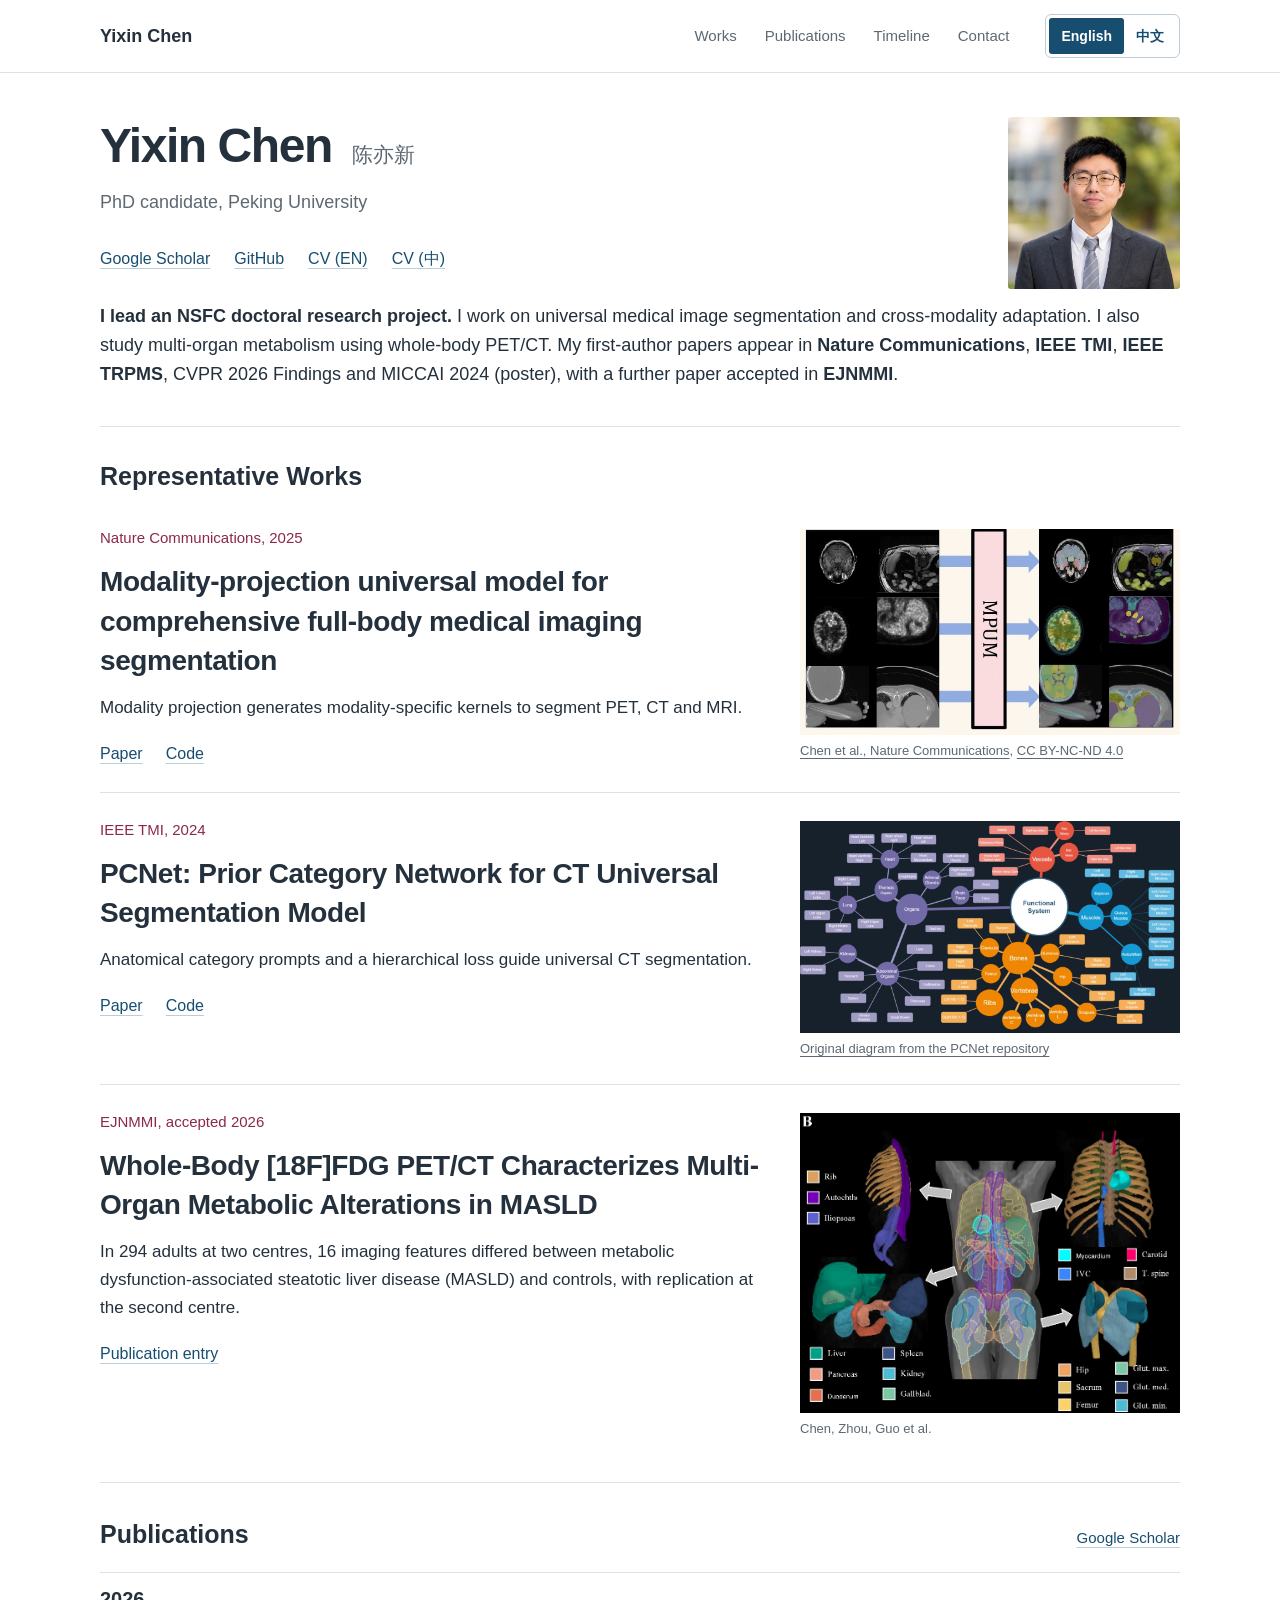
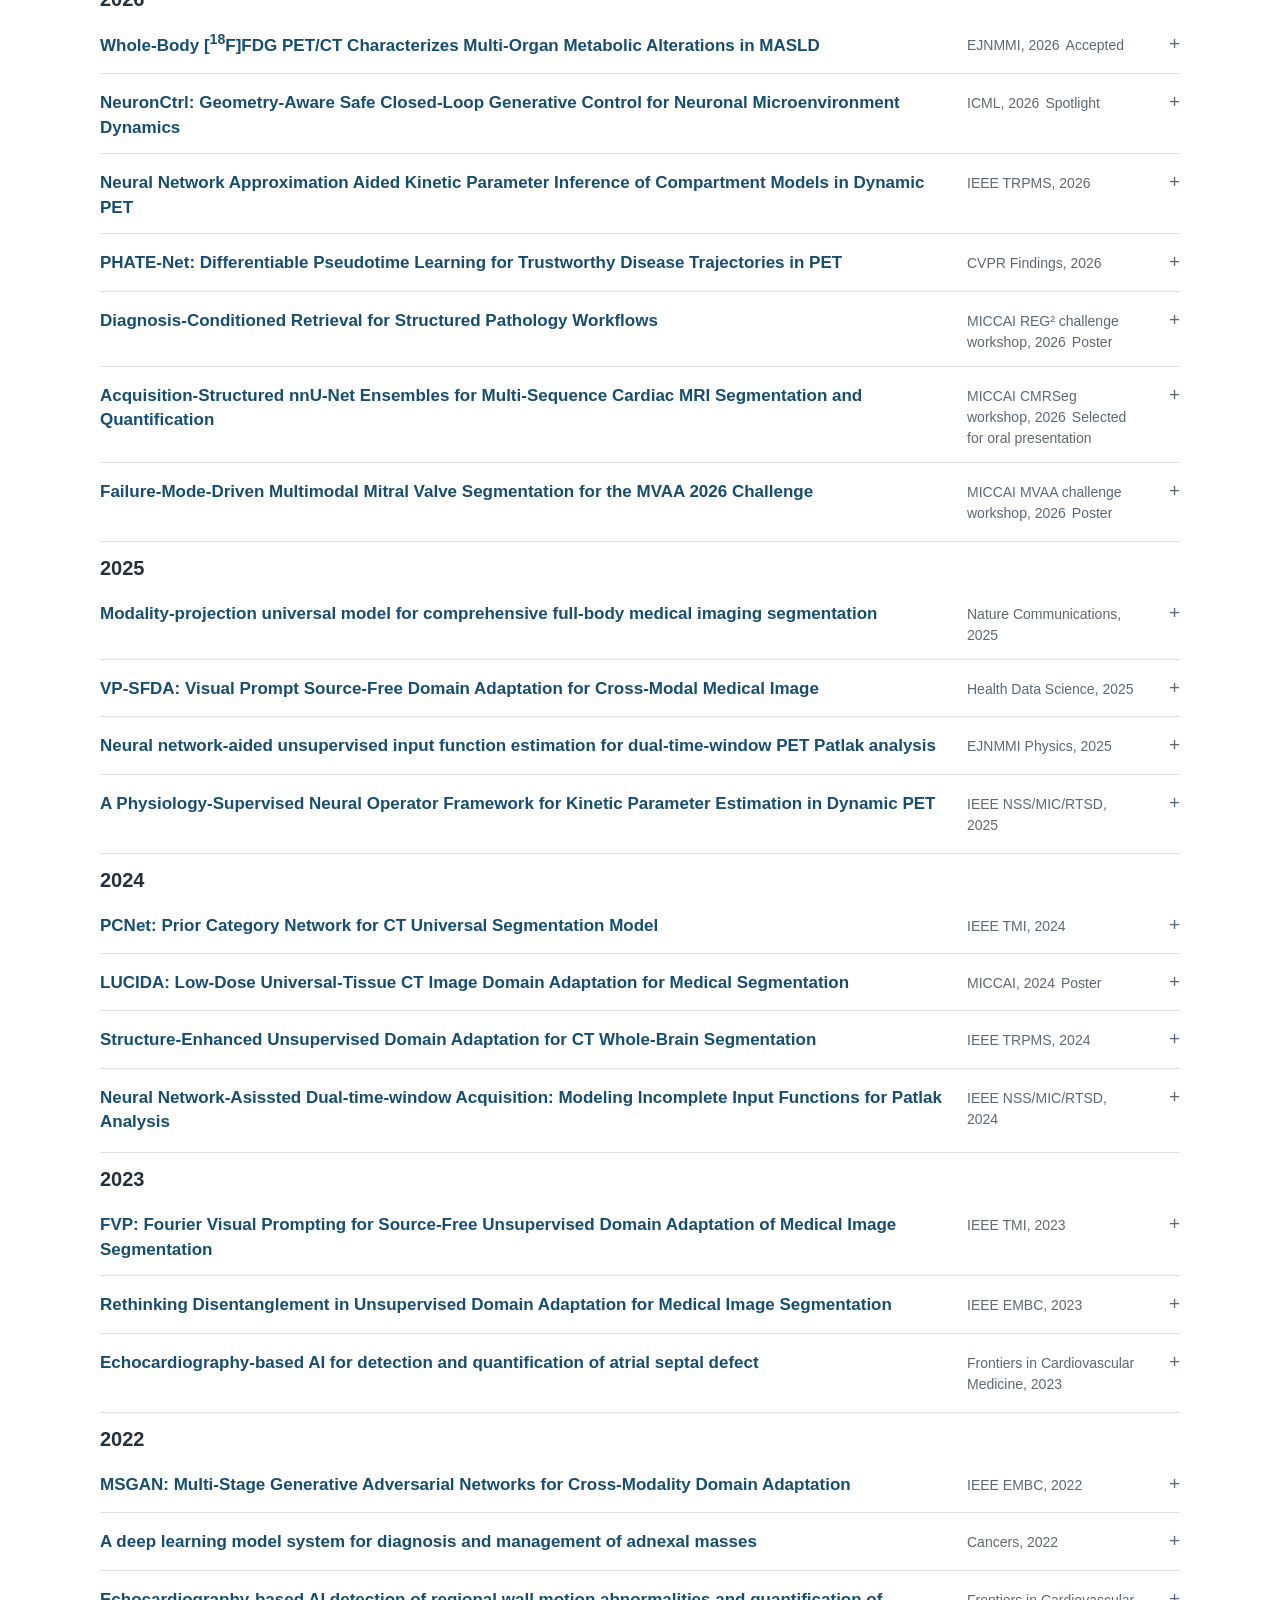
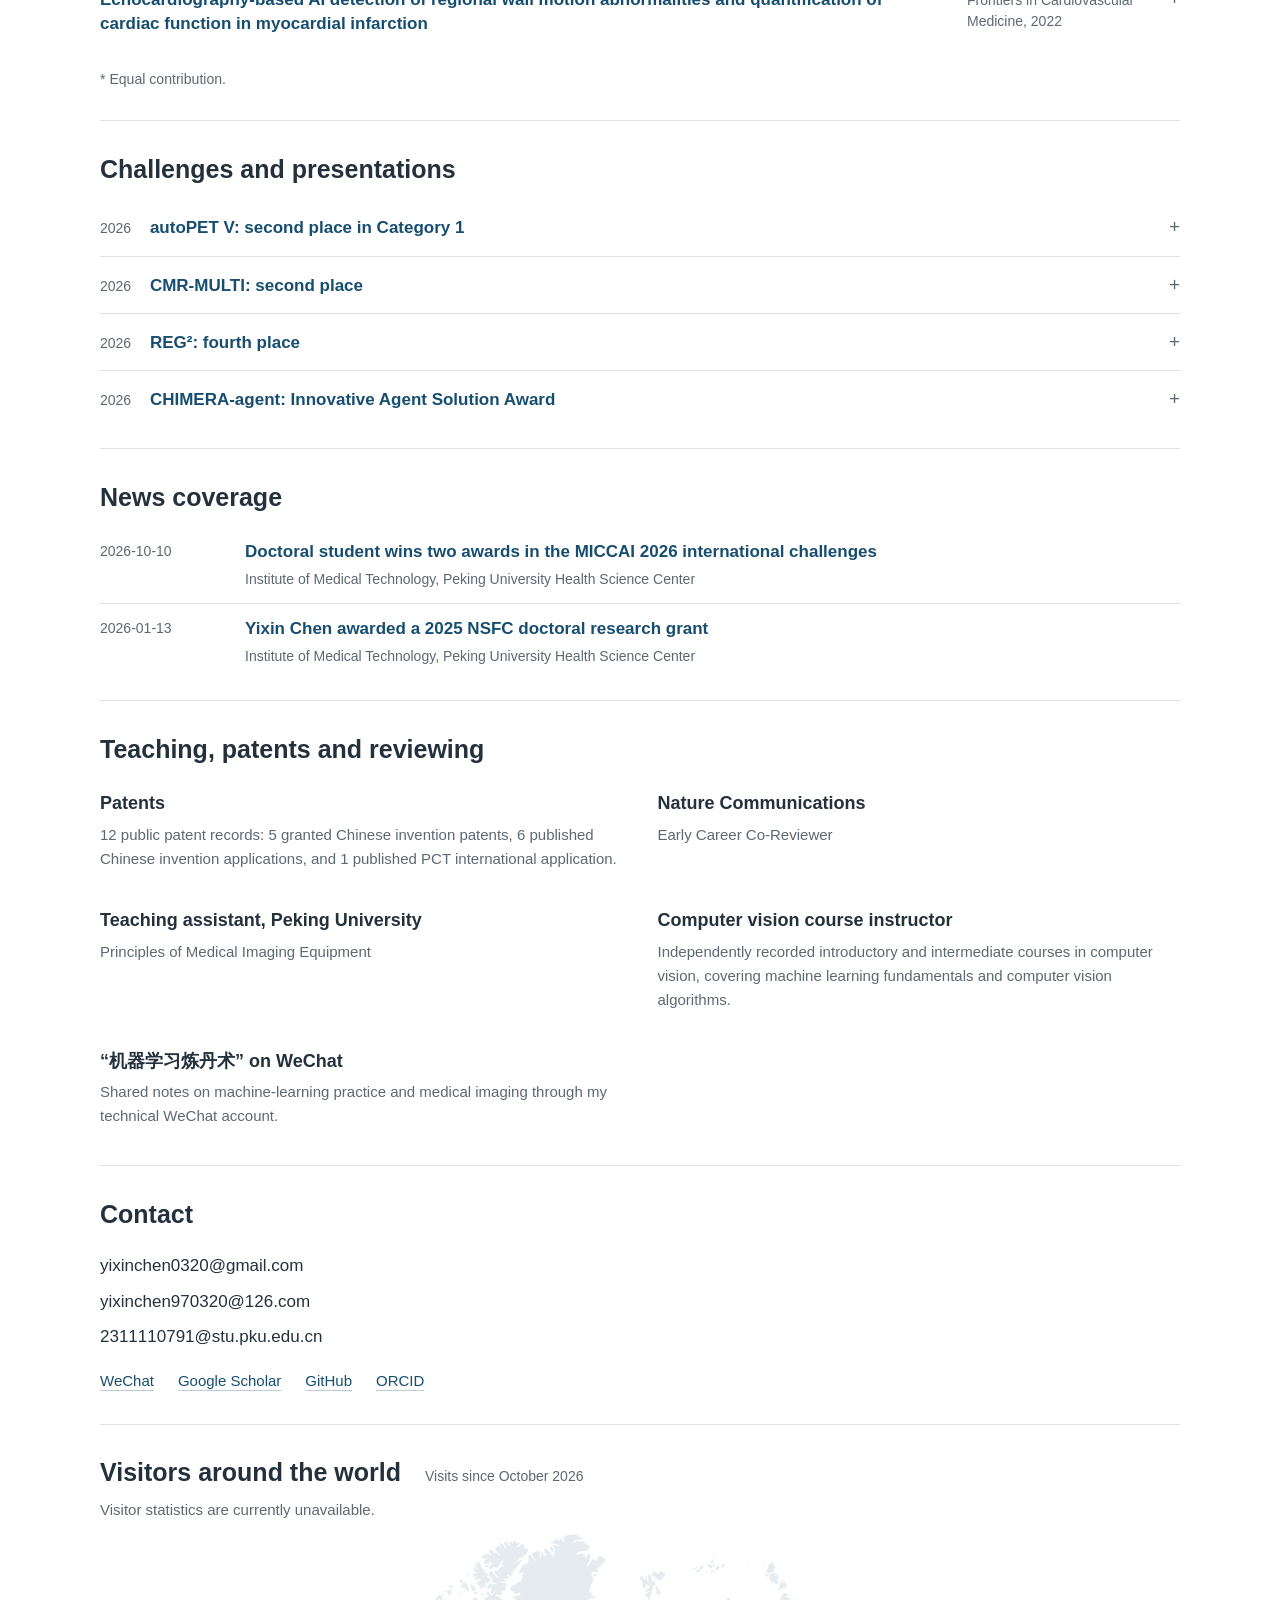
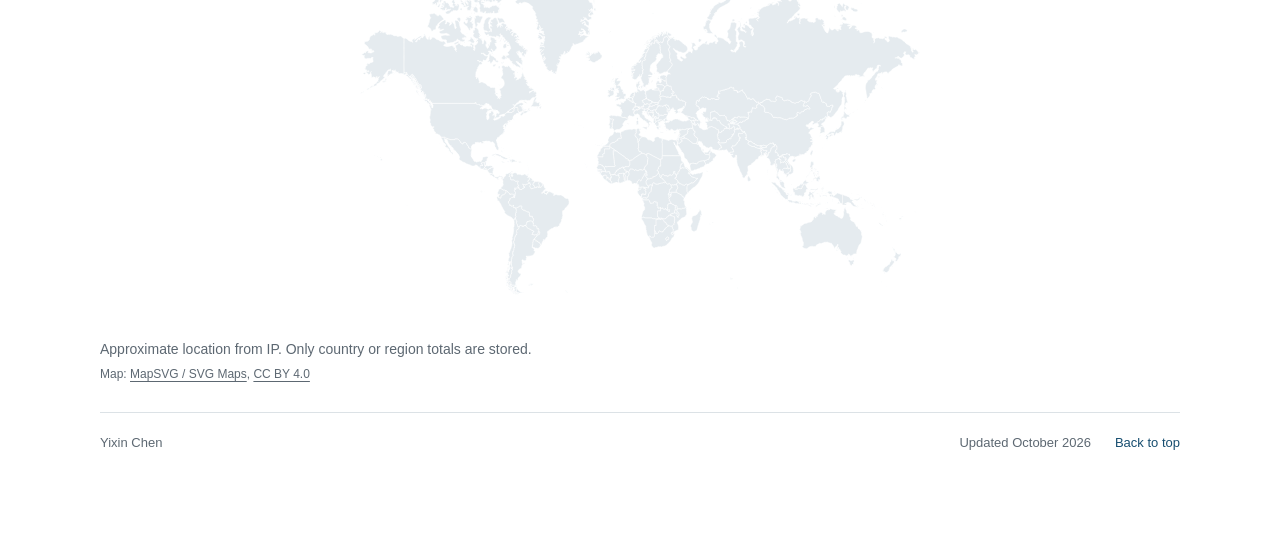
==== commit e2e4240f: "Show full paper titles for all selected CV works" ====
--- a/index.html
+++ b/index.html
@@ -31,7 +31,7 @@
     </figure>
   </article><article class="selected-work" id="research-masld" aria-labelledby="research-title-masld">
     <div class="research-copy"><p class="research-venue">EJNMMI, accepted 2026</p><h3 id="research-title-masld">Whole-Body [18F]FDG PET/CT Characterizes Multi-Organ Metabolic Alterations in MASLD</h3>
-      <p class="research-summary">In 294 adults at two centres, 16 imaging features differed between MASLD and controls and were replicated at the second centre.</p>
+      <p class="research-summary">In 294 adults at two centres, 16 imaging features differed between metabolic dysfunction-associated steatotic liver disease (MASLD) and controls, with replication at the second centre.</p>
       <div class="research-links"><a class="text-link" href="#publication-masld">Publication entry</a></div>
     </div>
     <figure class="research-figure research-figure-masld"><a class="figure-link" href="assets/img/research/masld-petct.png" data-photo data-display="light" data-caption="PET/CT and multi-organ segmentation, Figure 2 of the accepted manuscript." data-alt="MASLD study figure showing PET/CT examples, multi-organ segmentation and organ-level measurements" aria-label="View full figure: Whole-body PET/CT in metabolic dysfunction-associated steatotic liver disease (MASLD)"><svg viewBox="835 14 907 717" width="907" height="717" role="img" aria-label="Detail of MASLD Figure 2 showing whole-body segmentation and organ groups"><image href="assets/img/publications/masld.webp?v=a4537ef1f4ee" width="1753" height="1253" /></svg></a>
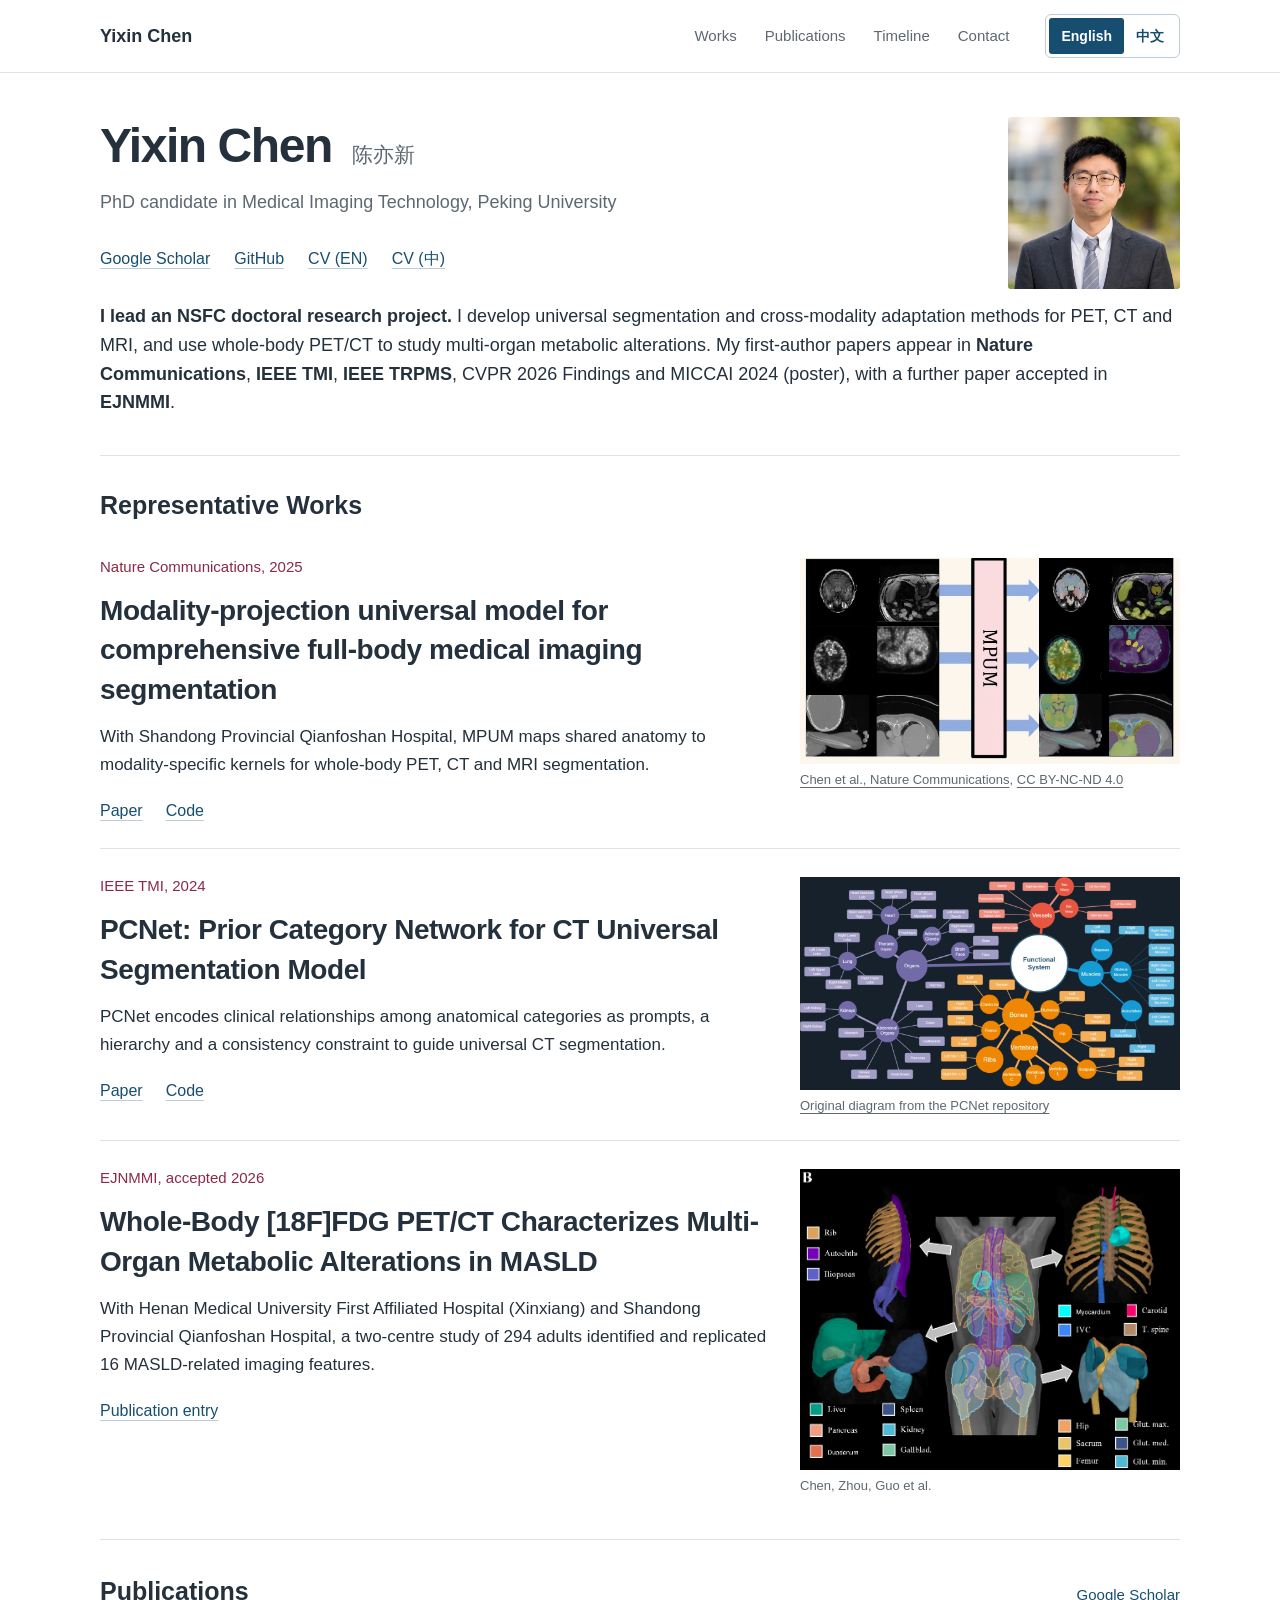
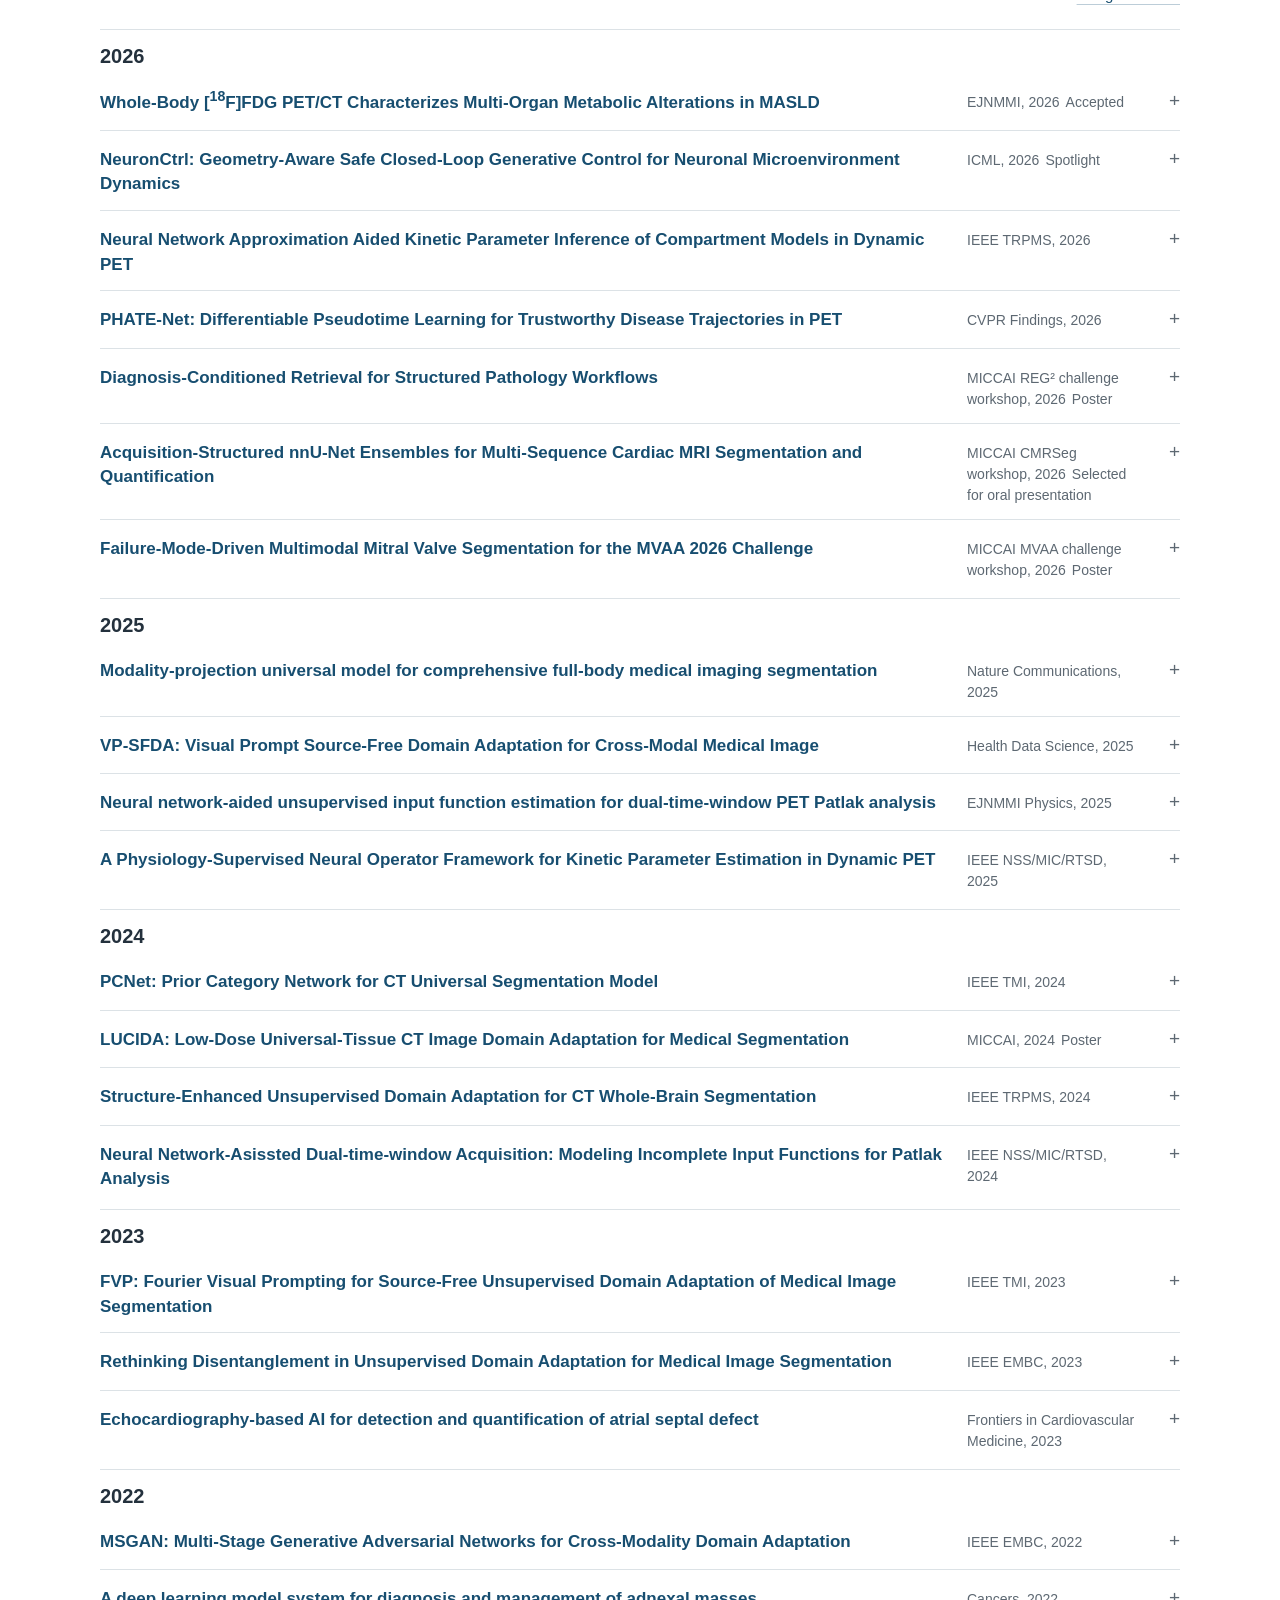
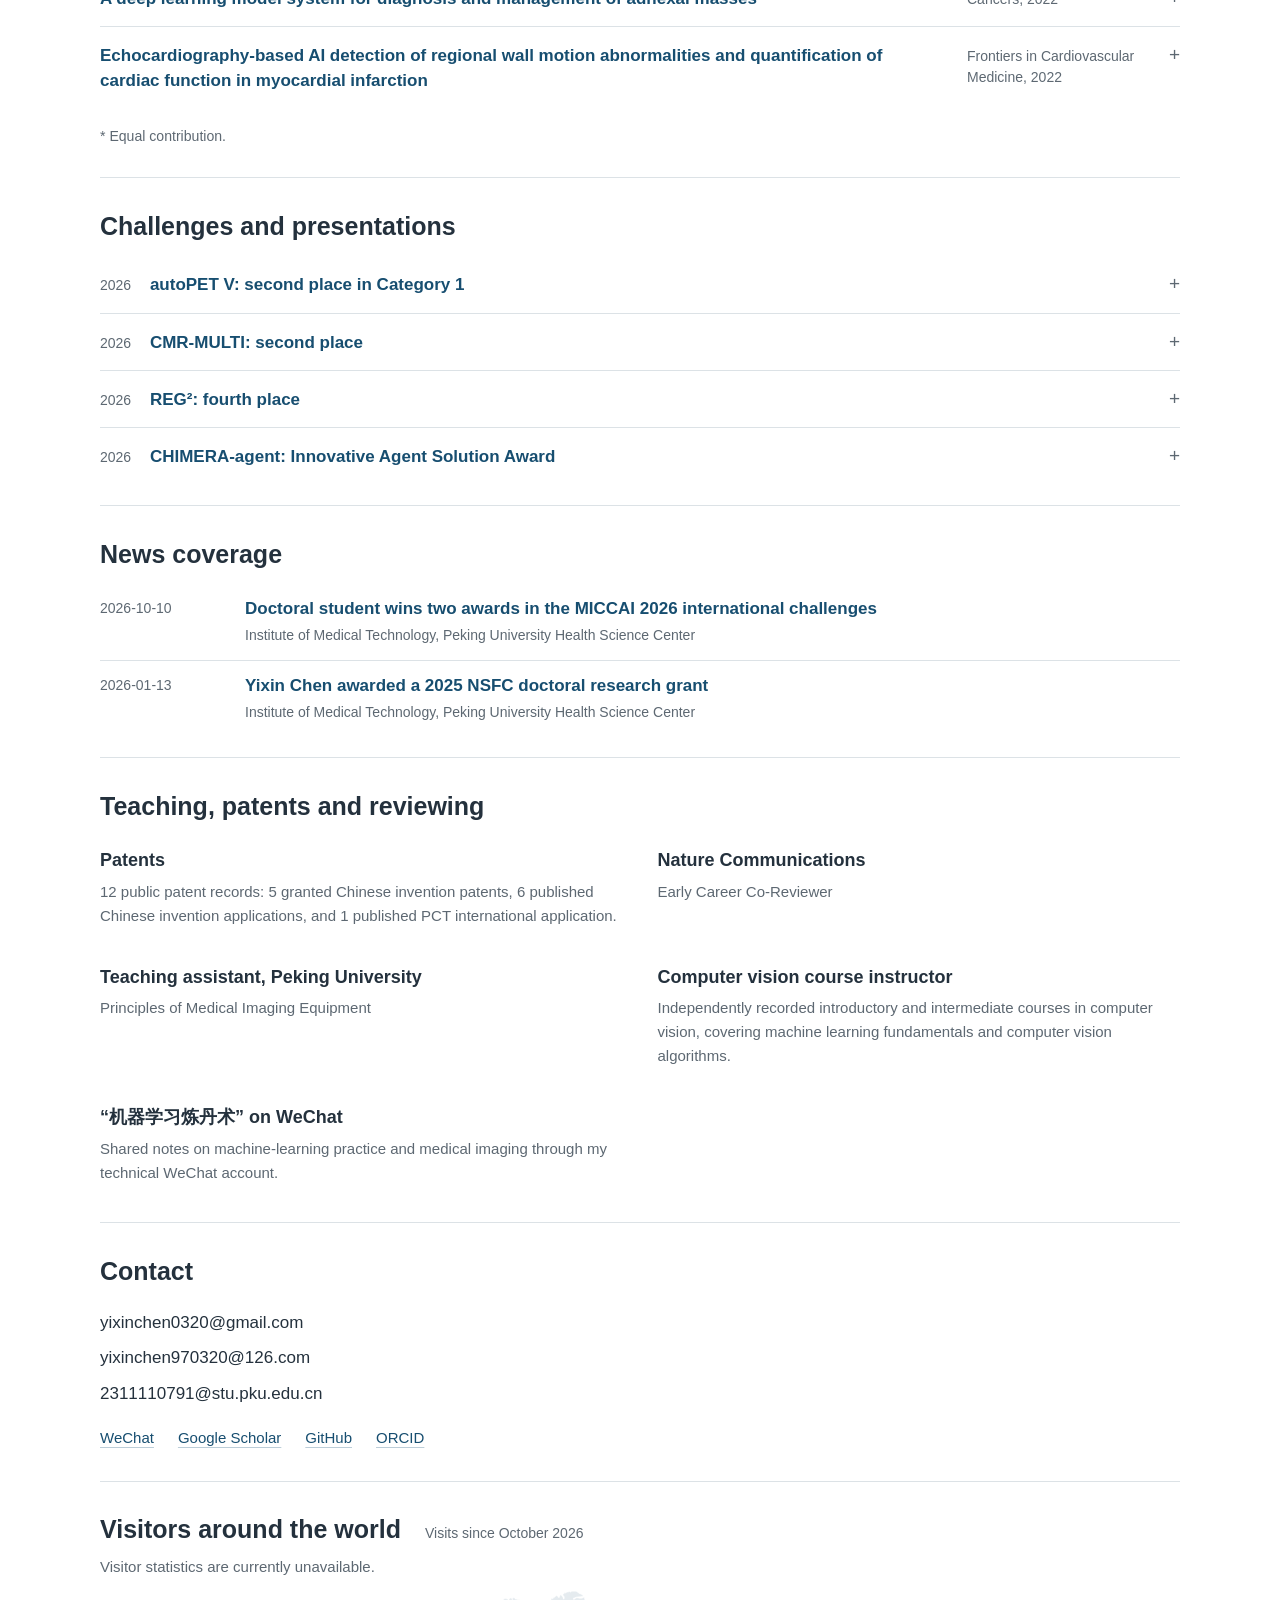
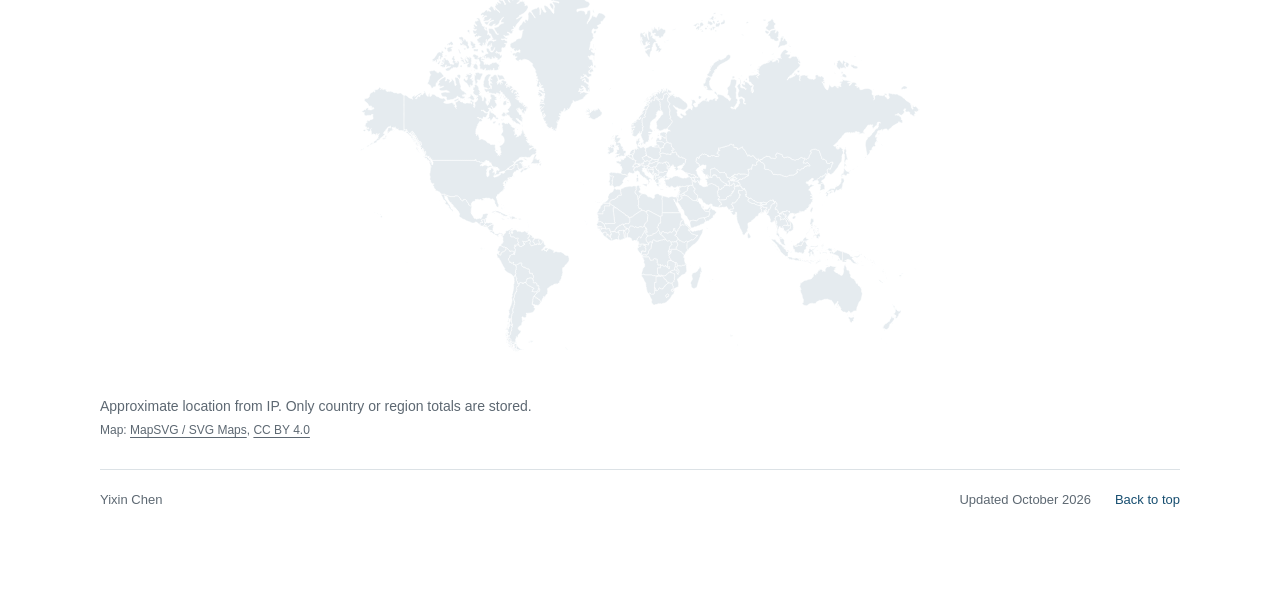
==== commit 0502aea9: "Clarify CV research and hospital collaborations" ====
--- a/index.html
+++ b/index.html
@@ -2,8 +2,8 @@
 <html lang="en">
 <head>
   <meta charset="utf-8"><meta name="viewport" content="width=device-width, initial-scale=1"><meta name="format-detection" content="email=no">
-  <title>Yixin Chen | Peking University</title><meta name="description" content="Yixin Chen, PhD candidate at Peking University. Research in medical image segmentation, cross-modality learning, and clinical imaging of cancer and metabolic disease."><meta name="author" content="Yixin Chen">
-  <meta property="og:type" content="website"><meta property="og:title" content="Yixin Chen | Peking University"><meta property="og:description" content="Yixin Chen, PhD candidate at Peking University. Research in medical image segmentation, cross-modality learning, and clinical imaging of cancer and metabolic disease."><meta property="og:url" content="https://yixinchen-ai.github.io/"><meta property="og:image" content="https://yixinchen-ai.github.io/assets/img/avatar.png"><meta name="twitter:card" content="summary">
+  <title>Yixin Chen | Peking University</title><meta name="description" content="Yixin Chen, PhD candidate in Medical Imaging Technology at Peking University. Research in medical image segmentation, cross-modality learning, and clinical imaging of cancer and metabolic disease."><meta name="author" content="Yixin Chen">
+  <meta property="og:type" content="website"><meta property="og:title" content="Yixin Chen | Peking University"><meta property="og:description" content="Yixin Chen, PhD candidate in Medical Imaging Technology at Peking University. Research in medical image segmentation, cross-modality learning, and clinical imaging of cancer and metabolic disease."><meta property="og:url" content="https://yixinchen-ai.github.io/"><meta property="og:image" content="https://yixinchen-ai.github.io/assets/img/avatar.png"><meta name="twitter:card" content="summary">
   <meta name="theme-color" content="#ffffff"><link rel="canonical" href="https://yixinchen-ai.github.io/">
   <link rel="alternate" hreflang="en" href="https://yixinchen-ai.github.io/"><link rel="alternate" hreflang="zh-CN" href="https://yixinchen-ai.github.io/index.zh.html"><link rel="alternate" hreflang="x-default" href="https://yixinchen-ai.github.io/">
   <link rel="icon" href="assets/favicon.svg" type="image/svg+xml"><link rel="stylesheet" href="assets/css/style.css?v=f478b70d42f0"><script src="assets/js/main.js?v=ec6ae15bf04a" defer></script><script src="assets/js/visitors.js?v=9e749ea6da85" defer></script>
@@ -12,10 +12,10 @@
 <a class="skip-link" href="#main">Skip to content</a>
 <header class="site-header"><div class="header-inner"><a class="site-name" href="#top">Yixin Chen</a><nav aria-label="Main navigation"><a href="#research">Works</a><a href="#publications">Publications</a><button type="button" popovertarget="journey" aria-controls="journey" aria-expanded="false">Timeline</button><a href="#contact">Contact</a></nav><div class="language" role="group" aria-label="Language / 语言"><a href="index.html" lang="en" hreflang="en" aria-current="page">English</a><a href="index.zh.html" lang="zh-CN" hreflang="zh-CN" >中文</a></div></div></header>
 <main id="main" class="page">
-<section class="hero" aria-labelledby="name"><div class="identity"><div class="name-line"><h1 id="name">Yixin Chen</h1><span class="other-name">陈亦新</span></div><p class="affiliation">PhD candidate, Peking University</p></div><figure class="portrait"><a href="assets/img/avatar.png" data-photo data-caption="Yixin Chen"><img src="assets/img/avatar.png" alt="Portrait of Yixin Chen" width="1254" height="1254" fetchpriority="high"></a></figure><p class="intro" id="research-funding"><strong>I lead an NSFC doctoral research project.</strong> I work on universal medical image segmentation and cross-modality adaptation. I also study multi-organ metabolism using whole-body PET/CT. My first-author papers appear in <strong>Nature Communications</strong>, <strong>IEEE TMI</strong>, <strong>IEEE TRPMS</strong>, CVPR 2026 Findings and MICCAI 2024 (poster), with a further paper accepted in <strong>EJNMMI</strong>.</p><div class="hero-contact"><div class="hero-links"><a class="text-link" href="https://scholar.google.com/citations?hl=en&amp;user=ymfVoFwAAAAJ">Google Scholar</a><a class="text-link" href="https://github.com/YixinChen-AI">GitHub</a><a class="text-link" href="output/pdf/Yixin-Chen-CV.pdf" download>CV (EN)</a><a class="text-link" href="output/pdf/Yixin-Chen-CV-ZH.pdf" download>CV (中)</a></div></div></section>
+<section class="hero" aria-labelledby="name"><div class="identity"><div class="name-line"><h1 id="name">Yixin Chen</h1><span class="other-name">陈亦新</span></div><p class="affiliation">PhD candidate in Medical Imaging Technology, Peking University</p></div><figure class="portrait"><a href="assets/img/avatar.png" data-photo data-caption="Yixin Chen"><img src="assets/img/avatar.png" alt="Portrait of Yixin Chen" width="1254" height="1254" fetchpriority="high"></a></figure><p class="intro" id="research-funding"><strong>I lead an NSFC doctoral research project.</strong> I develop universal segmentation and cross-modality adaptation methods for PET, CT and MRI, and use whole-body PET/CT to study multi-organ metabolic alterations. My first-author papers appear in <strong>Nature Communications</strong>, <strong>IEEE TMI</strong>, <strong>IEEE TRPMS</strong>, CVPR 2026 Findings and MICCAI 2024 (poster), with a further paper accepted in <strong>EJNMMI</strong>.</p><div class="hero-contact"><div class="hero-links"><a class="text-link" href="https://scholar.google.com/citations?hl=en&amp;user=ymfVoFwAAAAJ">Google Scholar</a><a class="text-link" href="https://github.com/YixinChen-AI">GitHub</a><a class="text-link" href="output/pdf/Yixin-Chen-CV.pdf" download>CV (EN)</a><a class="text-link" href="output/pdf/Yixin-Chen-CV-ZH.pdf" download>CV (中)</a></div></div></section>
 <section id="research" class="selected-research" aria-labelledby="research-title"><div class="section-heading"><h2 id="research-title">Representative Works</h2></div><article class="selected-work" id="research-mpum" aria-labelledby="research-title-mpum">
     <div class="research-copy"><p class="research-venue">Nature Communications, 2025</p><h3 id="research-title-mpum">Modality-projection universal model for comprehensive full-body medical imaging segmentation</h3>
-      <p class="research-summary">Modality projection generates modality-specific kernels to segment PET, CT and MRI.</p>
+      <p class="research-summary">With Shandong Provincial Qianfoshan Hospital, MPUM maps shared anatomy to modality-specific kernels for whole-body PET, CT and MRI segmentation.</p>
       <div class="research-links"><a class="text-link" href="https://www.nature.com/articles/s41467-025-64469-w">Paper</a><a class="text-link" href="https://github.com/YixinChen-AI/MPUM">Code</a></div>
     </div>
     <figure class="research-figure research-figure-mpum"><a class="figure-link" href="assets/img/research/mpum-overview.png" data-photo data-display="light" data-caption="MPUM framework and clinical studies, Figure 1." data-alt="MPUM overview showing modality-specific kernels, anatomical segmentation and clinical analyses" aria-label="View full figure: MPUM"><svg viewBox="155 1007 630 341" width="630" height="341" role="img" aria-label="MR, PET and CT images with their corresponding MPUM segmentation outputs"><image href="assets/img/publications/mpum.webp?v=9f0bc7d8d8e0" width="2000" height="1811" /></svg></a>
@@ -23,7 +23,7 @@
     </figure>
   </article><article class="selected-work" id="research-pcnet" aria-labelledby="research-title-pcnet">
     <div class="research-copy"><p class="research-venue">IEEE TMI, 2024</p><h3 id="research-title-pcnet">PCNet: Prior Category Network for CT Universal Segmentation Model</h3>
-      <p class="research-summary">Anatomical category prompts and a hierarchical loss guide universal CT segmentation.</p>
+      <p class="research-summary">PCNet encodes clinical relationships among anatomical categories as prompts, a hierarchy and a consistency constraint to guide universal CT segmentation.</p>
       <div class="research-links"><a class="text-link" href="https://doi.org/10.1109/TMI.2024.3395349">Paper</a><a class="text-link" href="https://github.com/YixinChen-AI/PCNet">Code</a></div>
     </div>
     <figure class="research-figure research-figure-pcnet"><a class="figure-link dark-figure" href="assets/img/research/pcnet-hierarchy.png" data-photo data-display="dark" data-caption="The anatomical hierarchy used in PCNet." data-alt="PCNet anatomical hierarchy linking functional systems with organs, vessels, muscles and bones" aria-label="View full figure: PCNet"><img src="assets/img/publications/pcnet.webp?v=d0eb432837d6" alt="Complete PCNet anatomical hierarchy showing relationships among organs, vessels, muscles and bones" width="1788" height="998" loading="lazy"></a>
@@ -31,14 +31,14 @@
     </figure>
   </article><article class="selected-work" id="research-masld" aria-labelledby="research-title-masld">
     <div class="research-copy"><p class="research-venue">EJNMMI, accepted 2026</p><h3 id="research-title-masld">Whole-Body [18F]FDG PET/CT Characterizes Multi-Organ Metabolic Alterations in MASLD</h3>
-      <p class="research-summary">In 294 adults at two centres, 16 imaging features differed between metabolic dysfunction-associated steatotic liver disease (MASLD) and controls, with replication at the second centre.</p>
+      <p class="research-summary">With Henan Medical University First Affiliated Hospital (Xinxiang) and Shandong Provincial Qianfoshan Hospital, a two-centre study of 294 adults identified and replicated 16 MASLD-related imaging features.</p>
       <div class="research-links"><a class="text-link" href="#publication-masld">Publication entry</a></div>
     </div>
     <figure class="research-figure research-figure-masld"><a class="figure-link" href="assets/img/research/masld-petct.png" data-photo data-display="light" data-caption="PET/CT and multi-organ segmentation, Figure 2 of the accepted manuscript." data-alt="MASLD study figure showing PET/CT examples, multi-organ segmentation and organ-level measurements" aria-label="View full figure: Whole-body PET/CT in metabolic dysfunction-associated steatotic liver disease (MASLD)"><svg viewBox="835 14 907 717" width="907" height="717" role="img" aria-label="Detail of MASLD Figure 2 showing whole-body segmentation and organ groups"><image href="assets/img/publications/masld.webp?v=a4537ef1f4ee" width="1753" height="1253" /></svg></a>
       <figcaption>Chen, Zhou, Guo et al.</figcaption>
     </figure>
   </article></section>
-<section id="publications" class="publications" aria-labelledby="pub-title"><div class="section-heading"><h2 id="pub-title">Publications</h2><a class="text-link" href="https://scholar.google.com/citations?hl=en&amp;user=ymfVoFwAAAAJ">Google Scholar</a></div><div class="publication-directory"><section class="publication-year" aria-labelledby="paper-year-2026"><h3 id="paper-year-2026">2026</h3><details class="publication-entry" id="publication-masld"><summary><span class="publication-title">Whole-Body [<sup>18</sup>F]FDG PET/CT Characterizes Multi-Organ Metabolic Alterations in MASLD</span><span class="publication-venue"><span class="v-name">EJNMMI</span>, 2026<span class="publication-status">Accepted</span></span></summary><div class="publication-detail"><figure class="publication-image"><a class="figure-link" href="assets/img/research/masld-petct.png" data-photo data-display="light" data-caption="PET/CT and multi-organ segmentation, Figure 2 of the accepted manuscript." data-alt="MASLD study figure showing PET/CT examples, multi-organ segmentation and organ-level measurements" aria-label="View full figure: Whole-body PET/CT in metabolic dysfunction-associated steatotic liver disease (MASLD)"><svg viewBox="835 14 907 717" width="907" height="717" role="img" aria-label="Detail of MASLD Figure 2 showing whole-body segmentation and organ groups"><image href="assets/img/publications/masld.webp?v=a4537ef1f4ee" width="1753" height="1253" /></svg></a><figcaption>Authors' manuscript</figcaption></figure><div class="publication-copy"><p>Whole-body FDG PET/CT is used to examine metabolic changes across organs in MASLD.</p><p class="publication-authors"><span class="me">Yixin Chen</span>, Chuanzhi Zhou, Lijuan Guo, Huiling Duan, Fengjuan Li, Lihong Yang, Yanhua Duan, Hui Li, Ruoyan Xu, Zhaoping Cheng, Zhaoheng Xie</p></div></div></details><details class="publication-entry" id="publication-neuronctrl"><summary><span class="publication-title">NeuronCtrl: Geometry-Aware Safe Closed-Loop Generative Control for Neuronal Microenvironment Dynamics</span><span class="publication-venue"><span class="v-name">ICML</span>, 2026<span class="publication-status">Spotlight</span></span></summary><div class="publication-detail"><figure class="publication-image"><a class="figure-link" href="assets/img/publications/neuronctrl.webp?v=3bb58d22a1f0" data-photo data-caption="NeuronCtrl: Geometry-Aware Safe Closed-Loop Generative Control for Neuronal Microenvironment Dynamics" data-alt="Figure for NeuronCtrl: Geometry-Aware Safe Closed-Loop Generative Control for Neuronal Microenvironment Dynamics" aria-label="View full figure: NeuronCtrl: Geometry-Aware Safe Closed-Loop Generative Control for Neuronal Microenvironment Dynamics"><img src="assets/img/publications/neuronctrl.webp?v=3bb58d22a1f0" alt="Figure for NeuronCtrl: Geometry-Aware Safe Closed-Loop Generative Control for Neuronal Microenvironment Dynamics" loading="lazy"></a><figcaption><a href="https://proceedings.mlr.press/v306/xu26d.html">Figure source</a></figcaption></figure><div class="publication-copy"><p>NeuronCtrl combines a generative model with closed-loop control to guide neuronal microenvironment dynamics.</p><p class="publication-authors">Haowei Xu, <span class="me">Yixin Chen</span>, Wanyi Fu, Hongbin Han, Zhaoheng Xie</p><div class="publication-links"><a href="https://icml.cc/virtual/2026/poster/63182">Conference</a><a href="https://openreview.net/forum?id=ZK3h2ENA67">OpenReview</a></div></div></div></details><details class="publication-entry" id="paper-kinetic-inference"><summary><span class="publication-title">Neural Network Approximation Aided Kinetic Parameter Inference of Compartment Models in Dynamic PET</span><span class="publication-venue"><span class="v-name">IEEE TRPMS</span>, 2026</span></summary><div class="publication-detail publication-detail-text"><div class="publication-copy"><p>A neural approximation of compartment-model equations is used to infer kinetic parameters from dynamic PET.</p><p class="publication-authors">Wenrui Shao, <span class="me">Yixin Chen</span>, Ourui Fu, Tian Li, Zhi Yang, Nan Li, Hongbin Han, Xiangxi Meng, Zhaoheng Xie</p><div class="publication-links"><a href="https://doi.org/10.1109/TRPMS.2026.3660465">Paper</a></div></div></div></details><details class="publication-entry" id="publication-phate"><summary><span class="publication-title">PHATE-Net: Differentiable Pseudotime Learning for Trustworthy Disease Trajectories in PET</span><span class="publication-venue"><span class="v-name">CVPR Findings</span>, 2026</span></summary><div class="publication-detail"><figure class="publication-image"><a class="figure-link" href="assets/img/publications/phate.webp?v=6c6bb803287e" data-photo data-caption="PHATE-Net: Differentiable Pseudotime Learning for Trustworthy Disease Trajectories in PET" data-alt="Figure for PHATE-Net: Differentiable Pseudotime Learning for Trustworthy Disease Trajectories in PET" aria-label="View full figure: PHATE-Net: Differentiable Pseudotime Learning for Trustworthy Disease Trajectories in PET"><img src="assets/img/publications/phate.webp?v=6c6bb803287e" alt="Figure for PHATE-Net: Differentiable Pseudotime Learning for Trustworthy Disease Trajectories in PET" loading="lazy"></a><figcaption><a href="https://openaccess.thecvf.com/content/CVPR2026F/papers/Chen_PHATE-Net_Differentiable_Pseudotime_Learning_for_Trustworthy_Disease_Trajectories_in_PET_CVPRF_2026_paper.pdf">Figure source</a></figcaption></figure><div class="publication-copy"><p>PHATE-Net learns a disease progression timeline from PET images by making pseudotime estimation differentiable.</p><p class="publication-authors"><span class="me">Yixin Chen</span>, Yan Wang, Wenrui Shao, Zhaoheng Xie</p><div class="publication-links"><a href="https://openaccess.thecvf.com/content/CVPR2026F/papers/Chen_PHATE-Net_Differentiable_Pseudotime_Learning_for_Trustworthy_Disease_Trajectories_in_PET_CVPRF_2026_paper.pdf">Paper</a></div></div></div></details><details class="publication-entry" id="paper-reg2"><summary><span class="publication-title">Diagnosis-Conditioned Retrieval for Structured Pathology Workflows</span><span class="publication-venue"><span class="v-name">MICCAI REG² challenge workshop</span>, 2026<span class="publication-status">Poster</span></span></summary><div class="publication-detail publication-detail-text"><div class="publication-copy"><p>Predicted organ and diagnosis labels guide retrieval of a structured pathology workflow for each whole-slide image.</p><p class="publication-authors"><span class="me">Yixin Chen</span></p><div class="publication-links"><a href="https://papers.miccai.org/miccai-2026-sat/REG2026_008.html">Paper</a></div></div></div></details><details class="publication-entry" id="paper-cmr-multi"><summary><span class="publication-title">Acquisition-Structured nnU-Net Ensembles for Multi-Sequence Cardiac MRI Segmentation and Quantification</span><span class="publication-venue"><span class="v-name">MICCAI CMRSeg workshop</span>, 2026<span class="publication-status">Selected for oral presentation</span></span></summary><div class="publication-detail publication-detail-text"><div class="publication-copy"><p>Sequence-specific nnU-Net ensembles segment cardiac MRI and derive ejection fraction and scar mass.</p><p class="publication-authors"><span class="me">Yixin Chen</span>, Yizhen Peng</p><div class="publication-links"><a href="https://papers.miccai.org/miccai-2026-sat/CMRSeg_018.html">Paper</a></div></div></div></details><details class="publication-entry" id="paper-mvaa"><summary><span class="publication-title">Failure-Mode-Driven Multimodal Mitral Valve Segmentation for the MVAA 2026 Challenge</span><span class="publication-venue"><span class="v-name">MICCAI MVAA challenge workshop</span>, 2026<span class="publication-status">Poster</span></span></summary><div class="publication-detail publication-detail-text"><div class="publication-copy"><p>Modality-specific ensembles segment the mitral valve in cardiac CT, 3D ultrasound and surgical video.</p><p class="publication-authors"><span class="me">Yixin Chen</span></p><div class="publication-links"><a href="https://papers.miccai.org/miccai-2026-sat/MVAA_023.html">Paper</a></div></div></div></details></section><section class="publication-year" aria-labelledby="paper-year-2025"><h3 id="paper-year-2025">2025</h3><details class="publication-entry" id="paper-mpum"><summary><span class="publication-title">Modality-projection universal model for comprehensive full-body medical imaging segmentation</span><span class="publication-venue"><span class="v-name">Nature Communications</span>, 2025</span></summary><div class="publication-detail"><figure class="publication-image"><a class="figure-link" href="assets/img/research/mpum-overview.png" data-photo data-display="light" data-caption="MPUM framework and clinical studies, Figure 1." data-alt="MPUM overview showing modality-specific kernels, anatomical segmentation and clinical analyses" aria-label="View full figure: MPUM"><svg viewBox="155 1007 630 341" width="630" height="341" role="img" aria-label="MR, PET and CT images with their corresponding MPUM segmentation outputs"><image href="assets/img/publications/mpum.webp?v=9f0bc7d8d8e0" width="2000" height="1811" /></svg></a><figcaption><a href="https://www.nature.com/articles/s41467-025-64469-w">Figure source</a>, <a href="https://creativecommons.org/licenses/by-nc-nd/4.0/">CC BY-NC-ND 4.0</a></figcaption></figure><div class="publication-copy"><p>A modality-projection model segments anatomical structures across whole-body medical images.</p><p class="publication-authors"><span class="me">Yixin Chen</span><span class="author-role">*</span>, Lin Gao<span class="author-role">*</span>, Yajuan Gao, Rui Wang, Jingge Lian, Xiangxi Meng, Yanhua Duan, Leiying Chai, Hongbin Han, Zhaoping Cheng, Zhaoheng Xie</p><div class="publication-links"><a href="https://www.nature.com/articles/s41467-025-64469-w">Paper</a><a href="https://arxiv.org/abs/2412.19026">arXiv</a><a href="https://github.com/YixinChen-AI/MPUM">Code</a></div></div></div></details><details class="publication-entry" id="paper-vp-sfda"><summary><span class="publication-title">VP-SFDA: Visual Prompt Source-Free Domain Adaptation for Cross-Modal Medical Image</span><span class="publication-venue"><span class="v-name">Health Data Science</span>, 2025</span></summary><div class="publication-detail"><figure class="publication-image"><a class="figure-link" href="assets/img/publications/vpsfda.webp?v=e89f4c9703f4" data-photo data-caption="VP-SFDA: Visual Prompt Source-Free Domain Adaptation for Cross-Modal Medical Image" data-alt="Figure for VP-SFDA: Visual Prompt Source-Free Domain Adaptation for Cross-Modal Medical Image" aria-label="View full figure: VP-SFDA: Visual Prompt Source-Free Domain Adaptation for Cross-Modal Medical Image"><img src="assets/img/publications/vpsfda.webp?v=e89f4c9703f4" alt="Figure for VP-SFDA: Visual Prompt Source-Free Domain Adaptation for Cross-Modal Medical Image" loading="lazy"></a><figcaption><a href="https://doi.org/10.34133/hds.0143">Figure source</a></figcaption></figure><div class="publication-copy"><p>Visual prompts help adapt a segmentation model to a new imaging modality without access to the source data.</p><p class="publication-authors"><span class="me">Yixin Chen</span>, Yan Wang, Zhaoheng Xie</p><div class="publication-links"><a href="https://doi.org/10.34133/hds.0143">Paper</a></div></div></div></details><details class="publication-entry" id="paper-pet-patlak"><summary><span class="publication-title">Neural network-aided unsupervised input function estimation for dual-time-window PET Patlak analysis</span><span class="publication-venue"><span class="v-name">EJNMMI Physics</span>, 2025</span></summary><div class="publication-detail"><figure class="publication-image"><a class="figure-link" href="assets/img/publications/pet-patlak.webp?v=435ca2f6f3b1" data-photo data-caption="Neural network-aided unsupervised input function estimation for dual-time-window PET Patlak analysis" data-alt="Figure for Neural network-aided unsupervised input function estimation for dual-time-window PET Patlak analysis" aria-label="View full figure: Neural network-aided unsupervised input function estimation for dual-time-window PET Patlak analysis"><img src="assets/img/publications/pet-patlak.webp?v=435ca2f6f3b1" alt="Figure for Neural network-aided unsupervised input function estimation for dual-time-window PET Patlak analysis" loading="lazy"></a><figcaption><a href="https://doi.org/10.1186/s40658-025-00804-w">Figure source</a></figcaption></figure><div class="publication-copy"><p>A neural network estimates the missing input function needed for Patlak analysis from dual-time-window PET scans.</p><p class="publication-authors">Wenrui Shao, Yarong Zhang, Fen Du, Fangxiao Cheng, <span class="me">Yixin Chen</span>, Xiangxi Meng, Ying Liang, Zhaoheng Xie</p><div class="publication-links"><a href="https://doi.org/10.1186/s40658-025-00804-w">Paper</a></div></div></div></details><details class="publication-entry" id="paper-neural-operator"><summary><span class="publication-title">A Physiology-Supervised Neural Operator Framework for Kinetic Parameter Estimation in Dynamic PET</span><span class="publication-venue"><span class="v-name">IEEE NSS/MIC/RTSD</span>, 2025</span></summary><div class="publication-detail publication-detail-text"><div class="publication-copy"><p>A physiology-supervised neural operator estimates kinetic parameters from dynamic PET data.</p><p class="publication-authors">W. Shao, <span class="me">Yixin Chen</span>, Z. Wang, R. Xu, X. Meng, Z. Xie</p><div class="publication-links"><a href="https://doi.org/10.1109/NSS/MIC/RTSD57106.2025.11287925">Paper</a></div></div></div></details></section><section class="publication-year" aria-labelledby="paper-year-2024"><h3 id="paper-year-2024">2024</h3><details class="publication-entry" id="paper-pcnet"><summary><span class="publication-title">PCNet: Prior Category Network for CT Universal Segmentation Model</span><span class="publication-venue"><span class="v-name">IEEE TMI</span>, 2024</span></summary><div class="publication-detail"><figure class="publication-image"><a class="figure-link dark-figure" href="assets/img/research/pcnet-hierarchy.png" data-photo data-display="dark" data-caption="The anatomical hierarchy used in PCNet." data-alt="PCNet anatomical hierarchy linking functional systems with organs, vessels, muscles and bones" aria-label="View full figure: PCNet"><img src="assets/img/publications/pcnet.webp?v=d0eb432837d6" alt="Complete PCNet anatomical hierarchy showing relationships among organs, vessels, muscles and bones" width="1788" height="998" loading="lazy"></a><figcaption><a href="https://github.com/YixinChen-AI/PCNet">Figure source</a></figcaption></figure><div class="publication-copy"><p>PCNet uses prior anatomical categories to guide universal segmentation of CT structures.</p><p class="publication-authors"><span class="me">Yixin Chen</span>, Yajuan Gao, Lei Zhu, Wenrui Shao, Yanye Lu, Hongbin Han, Zhaoheng Xie</p><div class="publication-links"><a href="https://doi.org/10.1109/TMI.2024.3395349">Paper</a><a href="https://github.com/YixinChen-AI/PCNet">Code</a></div></div></div></details><details class="publication-entry" id="paper-lucida"><summary><span class="publication-title">LUCIDA: Low-Dose Universal-Tissue CT Image Domain Adaptation for Medical Segmentation</span><span class="publication-venue"><span class="v-name">MICCAI</span>, 2024<span class="publication-status">Poster</span></span></summary><div class="publication-detail"><figure class="publication-image"><a class="figure-link" href="assets/img/publications/lucida.webp?v=3aee3f8dfa92" data-photo data-caption="LUCIDA: Low-Dose Universal-Tissue CT Image Domain Adaptation for Medical Segmentation" data-alt="Figure for LUCIDA: Low-Dose Universal-Tissue CT Image Domain Adaptation for Medical Segmentation" aria-label="View full figure: LUCIDA: Low-Dose Universal-Tissue CT Image Domain Adaptation for Medical Segmentation"><img src="assets/img/publications/lucida.webp?v=3aee3f8dfa92" alt="Figure for LUCIDA: Low-Dose Universal-Tissue CT Image Domain Adaptation for Medical Segmentation" loading="lazy"></a><figcaption><a href="https://papers.miccai.org/miccai-2024/483-Paper0562.html">Figure source</a></figcaption></figure><div class="publication-copy"><p>LUCIDA uses segmentation reconstruction and Fourier adaptation to segment low-dose CT tissues without target labels.</p><p class="publication-authors"><span class="me">Yixin Chen</span>, Xiangxi Meng, Yan Wang, Shuang Zeng, Xi Liu, Zhaoheng Xie</p><div class="publication-links"><a href="https://doi.org/10.1007/978-3-031-72111-3_37">Paper</a><a href="https://github.com/YixinChen-AI/LUCIDA">Code</a></div></div></div></details><details class="publication-entry" id="paper-braseda"><summary><span class="publication-title">Structure-Enhanced Unsupervised Domain Adaptation for CT Whole-Brain Segmentation</span><span class="publication-venue"><span class="v-name">IEEE TRPMS</span>, 2024</span></summary><div class="publication-detail publication-detail-text"><div class="publication-copy"><p>Structure-aware domain adaptation is applied to whole-brain CT segmentation.</p><p class="publication-authors"><span class="me">Yixin Chen</span><span class="author-role">*</span>, Yajun Gao<span class="author-role">*</span>, Lei Zhu, Jianan Li, Yan Wang, Jiakui Hu, Hongbin Han, Yanye Lu, Zhaoheng Xie</p><div class="publication-links"><a href="https://doi.org/10.1109/TRPMS.2024.3391285">Paper</a><a href="https://github.com/YixinChen-AI/BraSEDA">Code</a></div></div></div></details><details class="publication-entry" id="paper-dual-window"><summary><span class="publication-title">Neural Network-Asissted Dual-time-window Acquisition: Modeling Incomplete Input Functions for Patlak Analysis</span><span class="publication-venue"><span class="v-name">IEEE NSS/MIC/RTSD</span>, 2024</span></summary><div class="publication-detail publication-detail-text"><div class="publication-copy"><p>A neural model reconstructs the incomplete input function in dual-time-window PET for Patlak analysis.</p><p class="publication-authors">W. Shao, Y. Zhang, <span class="me">Yixin Chen</span>, X. Meng, Y. Liang, Z. Xie</p><div class="publication-links"><a href="https://doi.org/10.1109/NSS/MIC/RTSD57108.2024.10656964">Paper</a></div></div></div></details></section><section class="publication-year" aria-labelledby="paper-year-2023"><h3 id="paper-year-2023">2023</h3><details class="publication-entry" id="paper-fvp"><summary><span class="publication-title">FVP: Fourier Visual Prompting for Source-Free Unsupervised Domain Adaptation of Medical Image Segmentation</span><span class="publication-venue"><span class="v-name">IEEE TMI</span>, 2023</span></summary><div class="publication-detail"><figure class="publication-image"><a class="figure-link" href="assets/img/publications/fvp.webp?v=b02a9b541fbc" data-photo data-caption="FVP: Fourier Visual Prompting for Source-Free Unsupervised Domain Adaptation of Medical Image Segmentation" data-alt="Figure for FVP: Fourier Visual Prompting for Source-Free Unsupervised Domain Adaptation of Medical Image Segmentation" aria-label="View full figure: FVP: Fourier Visual Prompting for Source-Free Unsupervised Domain Adaptation of Medical Image Segmentation"><img src="assets/img/publications/fvp.webp?v=b02a9b541fbc" alt="Figure for FVP: Fourier Visual Prompting for Source-Free Unsupervised Domain Adaptation of Medical Image Segmentation" loading="lazy"></a><figcaption><a href="https://arxiv.org/abs/2304.13672">Figure source</a></figcaption></figure><div class="publication-copy"><p>Fourier-domain visual prompts adapt medical image segmentation when source-domain data are unavailable.</p><p class="publication-authors">Yan Wang, Jian Cheng, <span class="me">Yixin Chen</span>, Shuai Shao, Lanyun Zhu, Zhenzhou Wu, Tao Liu, Haogang Zhu</p><div class="publication-links"><a href="https://doi.org/10.1109/TMI.2023.3306105">Paper</a></div></div></div></details><details class="publication-entry" id="paper-rethink-disentanglement"><summary><span class="publication-title">Rethinking Disentanglement in Unsupervised Domain Adaptation for Medical Image Segmentation</span><span class="publication-venue"><span class="v-name">IEEE EMBC</span>, 2023</span></summary><div class="publication-detail"><figure class="publication-image"><a class="figure-link" href="assets/img/publications/rethink.webp?v=33bde54bce57" data-photo data-caption="Rethinking Disentanglement in Unsupervised Domain Adaptation for Medical Image Segmentation" data-alt="Figure for Rethinking Disentanglement in Unsupervised Domain Adaptation for Medical Image Segmentation" aria-label="View full figure: Rethinking Disentanglement in Unsupervised Domain Adaptation for Medical Image Segmentation"><img src="assets/img/publications/rethink.webp?v=33bde54bce57" alt="Figure for Rethinking Disentanglement in Unsupervised Domain Adaptation for Medical Image Segmentation" loading="lazy"></a><figcaption><a href="https://microsites.arinex.com.au/EMBC/pdf/full-paper_789.pdf">Figure source</a></figcaption></figure><div class="publication-copy"><p>The paper revisits feature disentanglement for unsupervised domain adaptation in medical segmentation.</p><p class="publication-authors">Yan Wang<span class="author-role">*</span>, <span class="me">Yixin Chen</span><span class="author-role">*</span>, Yingying Zhang, Haogang Zhu</p><div class="publication-links"><a href="https://doi.org/10.1109/EMBC40787.2023.10341077">Paper</a></div></div></div></details><details class="publication-entry" id="paper-atrial-septal"><summary><span class="publication-title">Echocardiography-based AI for detection and quantification of atrial septal defect</span><span class="publication-venue"><span class="v-name">Frontiers in Cardiovascular Medicine</span>, 2023</span></summary><div class="publication-detail"><figure class="publication-image"><a class="figure-link" href="assets/img/publications/atrial-septal.webp?v=56ea7ce187e4" data-photo data-caption="Echocardiography-based AI for detection and quantification of atrial septal defect" data-alt="Figure for Echocardiography-based AI for detection and quantification of atrial septal defect" aria-label="View full figure: Echocardiography-based AI for detection and quantification of atrial septal defect"><img src="assets/img/publications/atrial-septal.webp?v=56ea7ce187e4" alt="Figure for Echocardiography-based AI for detection and quantification of atrial septal defect" loading="lazy"></a><figcaption><a href="https://doi.org/10.3389/fcvm.2023.985657">Figure source</a></figcaption></figure><div class="publication-copy"><p>Echocardiography-based AI detects atrial septal defects and quantifies their size.</p><p class="publication-authors">Xixiang Lin<span class="author-role">*</span>, Feifei Yang<span class="author-role">*</span>, <span class="me">Yixin Chen</span><span class="author-role">*</span>, Xu Chen, Wenjun Wang, Wenxiu Li, Qiushuang Wang, Liwei Zhang, Xin Li, Yujiao Deng, Haitao Pu, Xiaotian Chen, Xiao Wang, Dong Luo, Peifang Zhang, Daniel Burkhoff, Kunlun He</p><div class="publication-links"><a href="https://doi.org/10.3389/fcvm.2023.985657">Paper</a></div></div></div></details></section><section class="publication-year" aria-labelledby="paper-year-2022"><h3 id="paper-year-2022">2022</h3><details class="publication-entry" id="paper-msgan"><summary><span class="publication-title">MSGAN: Multi-Stage Generative Adversarial Networks for Cross-Modality Domain Adaptation</span><span class="publication-venue"><span class="v-name">IEEE EMBC</span>, 2022</span></summary><div class="publication-detail publication-detail-text"><div class="publication-copy"><p>A multi-stage generative adversarial network addresses cross-modality domain adaptation for medical images.</p><p class="publication-authors">Yan Wang<span class="author-role">*</span>, <span class="me">Yixin Chen</span><span class="author-role">*</span>, Wenjun Wang, Haogang Zhu</p><div class="publication-links"><a href="https://doi.org/10.1109/EMBC48229.2022.9871048">Paper</a></div></div></div></details><details class="publication-entry" id="paper-adnexal"><summary><span class="publication-title">A deep learning model system for diagnosis and management of adnexal masses</span><span class="publication-venue"><span class="v-name">Cancers</span>, 2022</span></summary><div class="publication-detail"><figure class="publication-image"><a class="figure-link" href="assets/img/publications/adnexal.webp?v=27c6162a5ed8" data-photo data-caption="A deep learning model system for diagnosis and management of adnexal masses" data-alt="Figure for A deep learning model system for diagnosis and management of adnexal masses" aria-label="View full figure: A deep learning model system for diagnosis and management of adnexal masses"><img src="assets/img/publications/adnexal.webp?v=27c6162a5ed8" alt="Figure for A deep learning model system for diagnosis and management of adnexal masses" loading="lazy"></a><figcaption><a href="https://doi.org/10.3390/cancers14215291">Figure source</a></figcaption></figure><div class="publication-copy"><p>A deep-learning system analyzes ultrasound images to support the diagnosis and management of adnexal masses.</p><p class="publication-authors">Jianan Li<span class="author-role">*</span>, <span class="me">Yixin Chen</span><span class="author-role">*</span>, Minyu Zhang, Peifang Zhang, Kunlun He, Fengqin Yan, Jingbo Li, Hong Xu, Daniel Burkhoff, Yukun Luo, Longxia Wang, Qiuyang Li</p><div class="publication-links"><a href="https://doi.org/10.3390/cancers14215291">Paper</a></div></div></div></details><details class="publication-entry" id="paper-myocardial-infarction"><summary><span class="publication-title">Echocardiography-based AI detection of regional wall motion abnormalities and quantification of cardiac function in myocardial infarction</span><span class="publication-venue"><span class="v-name">Frontiers in Cardiovascular Medicine</span>, 2022</span></summary><div class="publication-detail"><figure class="publication-image"><a class="figure-link" href="assets/img/publications/myocardial-infarction.webp?v=34feb2cd663a" data-photo data-caption="Echocardiography-based AI detection of regional wall motion abnormalities and quantification of cardiac function in myocardial infarction" data-alt="Figure for Echocardiography-based AI detection of regional wall motion abnormalities and quantification of cardiac function in myocardial infarction" aria-label="View full figure: Echocardiography-based AI detection of regional wall motion abnormalities and quantification of cardiac function in myocardial infarction"><img src="assets/img/publications/myocardial-infarction.webp?v=34feb2cd663a" alt="Figure for Echocardiography-based AI detection of regional wall motion abnormalities and quantification of cardiac function in myocardial infarction" loading="lazy"></a><figcaption><a href="https://doi.org/10.3389/fcvm.2022.903660">Figure source</a></figcaption></figure><div class="publication-copy"><p>An echocardiography-based AI system detects regional wall-motion abnormalities and measures cardiac function after myocardial infarction.</p><p class="publication-authors">Xixiang Lin, Feifei Yang, <span class="me">Yixin Chen</span>, Xiaotian Chen, Wenjun Wang, Xu Chen, Qiushuang Wang, Liwei Zhang, Huayuan Guo, Bohan Liu, Liheng Yu, Haitao Pu, Peifang Zhang, Zhenzhou Wu, Xin Li, Daniel Burkhoff, Kunlun He</p><div class="publication-links"><a href="https://doi.org/10.3389/fcvm.2022.903660">Paper</a></div></div></div></details></section><p class="publication-role-note">* Equal contribution.</p></div></section>
+<section id="publications" class="publications" aria-labelledby="pub-title"><div class="section-heading"><h2 id="pub-title">Publications</h2><a class="text-link" href="https://scholar.google.com/citations?hl=en&amp;user=ymfVoFwAAAAJ">Google Scholar</a></div><div class="publication-directory"><section class="publication-year" aria-labelledby="paper-year-2026"><h3 id="paper-year-2026">2026</h3><details class="publication-entry" id="publication-masld"><summary><span class="publication-title">Whole-Body [<sup>18</sup>F]FDG PET/CT Characterizes Multi-Organ Metabolic Alterations in MASLD</span><span class="publication-venue"><span class="v-name">EJNMMI</span>, 2026<span class="publication-status">Accepted</span></span></summary><div class="publication-detail"><figure class="publication-image"><a class="figure-link" href="assets/img/research/masld-petct.png" data-photo data-display="light" data-caption="PET/CT and multi-organ segmentation, Figure 2 of the accepted manuscript." data-alt="MASLD study figure showing PET/CT examples, multi-organ segmentation and organ-level measurements" aria-label="View full figure: Whole-body PET/CT in metabolic dysfunction-associated steatotic liver disease (MASLD)"><svg viewBox="835 14 907 717" width="907" height="717" role="img" aria-label="Detail of MASLD Figure 2 showing whole-body segmentation and organ groups"><image href="assets/img/publications/masld.webp?v=a4537ef1f4ee" width="1753" height="1253" /></svg></a><figcaption>Authors' manuscript</figcaption></figure><div class="publication-copy"><p>Whole-body FDG PET/CT is used to examine metabolic changes across organs in MASLD.</p><p class="publication-authors"><span class="me">Yixin Chen</span>, Chuanzhi Zhou, Lijuan Guo, Huiling Duan, Fengjuan Li, Lihong Yang, Yanhua Duan, Hui Li, Ruoyan Xu, Zhaoping Cheng, Zhaoheng Xie</p></div></div></details><details class="publication-entry" id="publication-neuronctrl"><summary><span class="publication-title">NeuronCtrl: Geometry-Aware Safe Closed-Loop Generative Control for Neuronal Microenvironment Dynamics</span><span class="publication-venue"><span class="v-name">ICML</span>, 2026<span class="publication-status">Spotlight</span></span></summary><div class="publication-detail"><figure class="publication-image"><a class="figure-link" href="assets/img/publications/neuronctrl.webp?v=3bb58d22a1f0" data-photo data-caption="NeuronCtrl: Geometry-Aware Safe Closed-Loop Generative Control for Neuronal Microenvironment Dynamics" data-alt="Figure for NeuronCtrl: Geometry-Aware Safe Closed-Loop Generative Control for Neuronal Microenvironment Dynamics" aria-label="View full figure: NeuronCtrl: Geometry-Aware Safe Closed-Loop Generative Control for Neuronal Microenvironment Dynamics"><img src="assets/img/publications/neuronctrl.webp?v=3bb58d22a1f0" alt="Figure for NeuronCtrl: Geometry-Aware Safe Closed-Loop Generative Control for Neuronal Microenvironment Dynamics" loading="lazy"></a><figcaption><a href="https://proceedings.mlr.press/v306/xu26d.html">Figure source</a></figcaption></figure><div class="publication-copy"><p>NeuronCtrl combines a generative model with closed-loop control to guide neuronal microenvironment dynamics.</p><p class="publication-authors">Haowei Xu, <span class="me">Yixin Chen</span>, Wanyi Fu, Hongbin Han, Zhaoheng Xie</p><div class="publication-links"><a href="https://icml.cc/virtual/2026/poster/63182">Conference</a><a href="https://openreview.net/forum?id=ZK3h2ENA67">OpenReview</a></div></div></div></details><details class="publication-entry" id="paper-kinetic-inference"><summary><span class="publication-title">Neural Network Approximation Aided Kinetic Parameter Inference of Compartment Models in Dynamic PET</span><span class="publication-venue"><span class="v-name">IEEE TRPMS</span>, 2026</span></summary><div class="publication-detail publication-detail-text"><div class="publication-copy"><p>A neural approximation of compartment-model equations is used to infer kinetic parameters from dynamic PET.</p><p class="publication-authors">Wenrui Shao, <span class="me">Yixin Chen</span>, Ourui Fu, Tian Li, Zhi Yang, Nan Li, Hongbin Han, Xiangxi Meng, Zhaoheng Xie</p><div class="publication-links"><a href="https://doi.org/10.1109/TRPMS.2026.3660465">Paper</a></div></div></div></details><details class="publication-entry" id="publication-phate"><summary><span class="publication-title">PHATE-Net: Differentiable Pseudotime Learning for Trustworthy Disease Trajectories in PET</span><span class="publication-venue"><span class="v-name">CVPR Findings</span>, 2026</span></summary><div class="publication-detail"><figure class="publication-image"><a class="figure-link" href="assets/img/publications/phate.webp?v=6c6bb803287e" data-photo data-caption="PHATE-Net: Differentiable Pseudotime Learning for Trustworthy Disease Trajectories in PET" data-alt="Figure for PHATE-Net: Differentiable Pseudotime Learning for Trustworthy Disease Trajectories in PET" aria-label="View full figure: PHATE-Net: Differentiable Pseudotime Learning for Trustworthy Disease Trajectories in PET"><img src="assets/img/publications/phate.webp?v=6c6bb803287e" alt="Figure for PHATE-Net: Differentiable Pseudotime Learning for Trustworthy Disease Trajectories in PET" loading="lazy"></a><figcaption><a href="https://openaccess.thecvf.com/content/CVPR2026F/papers/Chen_PHATE-Net_Differentiable_Pseudotime_Learning_for_Trustworthy_Disease_Trajectories_in_PET_CVPRF_2026_paper.pdf">Figure source</a></figcaption></figure><div class="publication-copy"><p>PHATE-Net learns a disease progression timeline from PET images by making pseudotime estimation differentiable.</p><p class="publication-authors"><span class="me">Yixin Chen</span>, Yan Wang, Wenrui Shao, Zhaoheng Xie</p><div class="publication-links"><a href="https://openaccess.thecvf.com/content/CVPR2026F/papers/Chen_PHATE-Net_Differentiable_Pseudotime_Learning_for_Trustworthy_Disease_Trajectories_in_PET_CVPRF_2026_paper.pdf">Paper</a></div></div></div></details><details class="publication-entry" id="paper-reg2"><summary><span class="publication-title">Diagnosis-Conditioned Retrieval for Structured Pathology Workflows</span><span class="publication-venue"><span class="v-name">MICCAI REG² challenge workshop</span>, 2026<span class="publication-status">Poster</span></span></summary><div class="publication-detail publication-detail-text"><div class="publication-copy"><p>Predicted organ and diagnosis labels guide retrieval of a structured pathology workflow for each whole-slide image.</p><p class="publication-authors"><span class="me">Yixin Chen</span></p><div class="publication-links"><a href="https://papers.miccai.org/miccai-2026-sat/REG2026_008.html">Paper</a></div></div></div></details><details class="publication-entry" id="paper-cmr-multi"><summary><span class="publication-title">Acquisition-Structured nnU-Net Ensembles for Multi-Sequence Cardiac MRI Segmentation and Quantification</span><span class="publication-venue"><span class="v-name">MICCAI CMRSeg workshop</span>, 2026<span class="publication-status">Selected for oral presentation</span></span></summary><div class="publication-detail publication-detail-text"><div class="publication-copy"><p>Sequence-specific nnU-Net ensembles segment cardiac MRI and derive ejection fraction and scar mass.</p><p class="publication-authors"><span class="me">Yixin Chen</span>, Yizhen Peng</p><div class="publication-links"><a href="https://papers.miccai.org/miccai-2026-sat/CMRSeg_018.html">Paper</a></div></div></div></details><details class="publication-entry" id="paper-mvaa"><summary><span class="publication-title">Failure-Mode-Driven Multimodal Mitral Valve Segmentation for the MVAA 2026 Challenge</span><span class="publication-venue"><span class="v-name">MICCAI MVAA challenge workshop</span>, 2026<span class="publication-status">Poster</span></span></summary><div class="publication-detail publication-detail-text"><div class="publication-copy"><p>Modality-specific ensembles segment the mitral valve in cardiac CT, 3D ultrasound and surgical video.</p><p class="publication-authors"><span class="me">Yixin Chen</span></p><div class="publication-links"><a href="https://papers.miccai.org/miccai-2026-sat/MVAA_023.html">Paper</a></div></div></div></details></section><section class="publication-year" aria-labelledby="paper-year-2025"><h3 id="paper-year-2025">2025</h3><details class="publication-entry" id="paper-mpum"><summary><span class="publication-title">Modality-projection universal model for comprehensive full-body medical imaging segmentation</span><span class="publication-venue"><span class="v-name">Nature Communications</span>, 2025</span></summary><div class="publication-detail"><figure class="publication-image"><a class="figure-link" href="assets/img/research/mpum-overview.png" data-photo data-display="light" data-caption="MPUM framework and clinical studies, Figure 1." data-alt="MPUM overview showing modality-specific kernels, anatomical segmentation and clinical analyses" aria-label="View full figure: MPUM"><svg viewBox="155 1007 630 341" width="630" height="341" role="img" aria-label="MR, PET and CT images with their corresponding MPUM segmentation outputs"><image href="assets/img/publications/mpum.webp?v=9f0bc7d8d8e0" width="2000" height="1811" /></svg></a><figcaption><a href="https://www.nature.com/articles/s41467-025-64469-w">Figure source</a>, <a href="https://creativecommons.org/licenses/by-nc-nd/4.0/">CC BY-NC-ND 4.0</a></figcaption></figure><div class="publication-copy"><p>A modality-projection model segments anatomical structures across whole-body medical images.</p><p class="publication-authors"><span class="me">Yixin Chen</span><span class="author-role">*</span>, Lin Gao<span class="author-role">*</span>, Yajuan Gao, Rui Wang, Jingge Lian, Xiangxi Meng, Yanhua Duan, Leiying Chai, Hongbin Han, Zhaoping Cheng, Zhaoheng Xie</p><div class="publication-links"><a href="https://www.nature.com/articles/s41467-025-64469-w">Paper</a><a href="https://arxiv.org/abs/2412.19026">arXiv</a><a href="https://github.com/YixinChen-AI/MPUM">Code</a></div></div></div></details><details class="publication-entry" id="paper-vp-sfda"><summary><span class="publication-title">VP-SFDA: Visual Prompt Source-Free Domain Adaptation for Cross-Modal Medical Image</span><span class="publication-venue"><span class="v-name">Health Data Science</span>, 2025</span></summary><div class="publication-detail"><figure class="publication-image"><a class="figure-link" href="assets/img/publications/vpsfda.webp?v=e89f4c9703f4" data-photo data-caption="VP-SFDA: Visual Prompt Source-Free Domain Adaptation for Cross-Modal Medical Image" data-alt="Figure for VP-SFDA: Visual Prompt Source-Free Domain Adaptation for Cross-Modal Medical Image" aria-label="View full figure: VP-SFDA: Visual Prompt Source-Free Domain Adaptation for Cross-Modal Medical Image"><img src="assets/img/publications/vpsfda.webp?v=e89f4c9703f4" alt="Figure for VP-SFDA: Visual Prompt Source-Free Domain Adaptation for Cross-Modal Medical Image" loading="lazy"></a><figcaption><a href="https://doi.org/10.34133/hds.0143">Figure source</a></figcaption></figure><div class="publication-copy"><p>Visual prompts help adapt a segmentation model to a new imaging modality without access to the source data.</p><p class="publication-authors"><span class="me">Yixin Chen</span>, Yan Wang, Zhaoheng Xie</p><div class="publication-links"><a href="https://doi.org/10.34133/hds.0143">Paper</a></div></div></div></details><details class="publication-entry" id="paper-pet-patlak"><summary><span class="publication-title">Neural network-aided unsupervised input function estimation for dual-time-window PET Patlak analysis</span><span class="publication-venue"><span class="v-name">EJNMMI Physics</span>, 2025</span></summary><div class="publication-detail"><figure class="publication-image"><a class="figure-link" href="assets/img/publications/pet-patlak.webp?v=435ca2f6f3b1" data-photo data-caption="Neural network-aided unsupervised input function estimation for dual-time-window PET Patlak analysis" data-alt="Figure for Neural network-aided unsupervised input function estimation for dual-time-window PET Patlak analysis" aria-label="View full figure: Neural network-aided unsupervised input function estimation for dual-time-window PET Patlak analysis"><img src="assets/img/publications/pet-patlak.webp?v=435ca2f6f3b1" alt="Figure for Neural network-aided unsupervised input function estimation for dual-time-window PET Patlak analysis" loading="lazy"></a><figcaption><a href="https://doi.org/10.1186/s40658-025-00804-w">Figure source</a></figcaption></figure><div class="publication-copy"><p>A neural network estimates the missing input function needed for Patlak analysis from dual-time-window PET scans.</p><p class="publication-authors">Wenrui Shao, Yarong Zhang, Fen Du, Fangxiao Cheng, <span class="me">Yixin Chen</span>, Xiangxi Meng, Ying Liang, Zhaoheng Xie</p><div class="publication-links"><a href="https://doi.org/10.1186/s40658-025-00804-w">Paper</a></div></div></div></details><details class="publication-entry" id="paper-neural-operator"><summary><span class="publication-title">A Physiology-Supervised Neural Operator Framework for Kinetic Parameter Estimation in Dynamic PET</span><span class="publication-venue"><span class="v-name">IEEE NSS/MIC/RTSD</span>, 2025</span></summary><div class="publication-detail publication-detail-text"><div class="publication-copy"><p>A physiology-supervised neural operator estimates kinetic parameters from dynamic PET data.</p><p class="publication-authors">W. Shao, <span class="me">Yixin Chen</span>, Z. Wang, R. Xu, X. Meng, Z. Xie</p><div class="publication-links"><a href="https://doi.org/10.1109/NSS/MIC/RTSD57106.2025.11287925">Paper</a></div></div></div></details></section><section class="publication-year" aria-labelledby="paper-year-2024"><h3 id="paper-year-2024">2024</h3><details class="publication-entry" id="paper-pcnet"><summary><span class="publication-title">PCNet: Prior Category Network for CT Universal Segmentation Model</span><span class="publication-venue"><span class="v-name">IEEE TMI</span>, 2024</span></summary><div class="publication-detail"><figure class="publication-image"><a class="figure-link dark-figure" href="assets/img/research/pcnet-hierarchy.png" data-photo data-display="dark" data-caption="The anatomical hierarchy used in PCNet." data-alt="PCNet anatomical hierarchy linking functional systems with organs, vessels, muscles and bones" aria-label="View full figure: PCNet"><img src="assets/img/publications/pcnet.webp?v=d0eb432837d6" alt="Complete PCNet anatomical hierarchy showing relationships among organs, vessels, muscles and bones" width="1788" height="998" loading="lazy"></a><figcaption><a href="https://github.com/YixinChen-AI/PCNet">Figure source</a></figcaption></figure><div class="publication-copy"><p>PCNet uses prior anatomical categories to guide universal segmentation of CT structures.</p><p class="publication-authors"><span class="me">Yixin Chen</span>, Yajuan Gao, Lei Zhu, Wenrui Shao, Yanye Lu, Hongbin Han, Zhaoheng Xie</p><div class="publication-links"><a href="https://doi.org/10.1109/TMI.2024.3395349">Paper</a><a href="https://github.com/YixinChen-AI/PCNet">Code</a></div></div></div></details><details class="publication-entry" id="paper-lucida"><summary><span class="publication-title">LUCIDA: Low-Dose Universal-Tissue CT Image Domain Adaptation for Medical Segmentation</span><span class="publication-venue"><span class="v-name">MICCAI</span>, 2024<span class="publication-status">Poster</span></span></summary><div class="publication-detail"><figure class="publication-image"><a class="figure-link" href="assets/img/publications/lucida.webp?v=3aee3f8dfa92" data-photo data-caption="LUCIDA: Low-Dose Universal-Tissue CT Image Domain Adaptation for Medical Segmentation" data-alt="Figure for LUCIDA: Low-Dose Universal-Tissue CT Image Domain Adaptation for Medical Segmentation" aria-label="View full figure: LUCIDA: Low-Dose Universal-Tissue CT Image Domain Adaptation for Medical Segmentation"><img src="assets/img/publications/lucida.webp?v=3aee3f8dfa92" alt="Figure for LUCIDA: Low-Dose Universal-Tissue CT Image Domain Adaptation for Medical Segmentation" loading="lazy"></a><figcaption><a href="https://papers.miccai.org/miccai-2024/483-Paper0562.html">Figure source</a></figcaption></figure><div class="publication-copy"><p>LUCIDA uses segmentation reconstruction and Fourier adaptation without low-dose CT labels; its ensemble recognizes 112 tissue types.</p><p class="publication-authors"><span class="me">Yixin Chen</span>, Xiangxi Meng, Yan Wang, Shuang Zeng, Xi Liu, Zhaoheng Xie</p><div class="publication-links"><a href="https://doi.org/10.1007/978-3-031-72111-3_37">Paper</a><a href="https://github.com/YixinChen-AI/LUCIDA">Code</a></div></div></div></details><details class="publication-entry" id="paper-braseda"><summary><span class="publication-title">Structure-Enhanced Unsupervised Domain Adaptation for CT Whole-Brain Segmentation</span><span class="publication-venue"><span class="v-name">IEEE TRPMS</span>, 2024</span></summary><div class="publication-detail publication-detail-text"><div class="publication-copy"><p>Structure-aware domain adaptation is applied to whole-brain CT segmentation.</p><p class="publication-authors"><span class="me">Yixin Chen</span><span class="author-role">*</span>, Yajun Gao<span class="author-role">*</span>, Lei Zhu, Jianan Li, Yan Wang, Jiakui Hu, Hongbin Han, Yanye Lu, Zhaoheng Xie</p><div class="publication-links"><a href="https://doi.org/10.1109/TRPMS.2024.3391285">Paper</a><a href="https://github.com/YixinChen-AI/BraSEDA">Code</a></div></div></div></details><details class="publication-entry" id="paper-dual-window"><summary><span class="publication-title">Neural Network-Asissted Dual-time-window Acquisition: Modeling Incomplete Input Functions for Patlak Analysis</span><span class="publication-venue"><span class="v-name">IEEE NSS/MIC/RTSD</span>, 2024</span></summary><div class="publication-detail publication-detail-text"><div class="publication-copy"><p>A neural model reconstructs the incomplete input function in dual-time-window PET for Patlak analysis.</p><p class="publication-authors">W. Shao, Y. Zhang, <span class="me">Yixin Chen</span>, X. Meng, Y. Liang, Z. Xie</p><div class="publication-links"><a href="https://doi.org/10.1109/NSS/MIC/RTSD57108.2024.10656964">Paper</a></div></div></div></details></section><section class="publication-year" aria-labelledby="paper-year-2023"><h3 id="paper-year-2023">2023</h3><details class="publication-entry" id="paper-fvp"><summary><span class="publication-title">FVP: Fourier Visual Prompting for Source-Free Unsupervised Domain Adaptation of Medical Image Segmentation</span><span class="publication-venue"><span class="v-name">IEEE TMI</span>, 2023</span></summary><div class="publication-detail"><figure class="publication-image"><a class="figure-link" href="assets/img/publications/fvp.webp?v=b02a9b541fbc" data-photo data-caption="FVP: Fourier Visual Prompting for Source-Free Unsupervised Domain Adaptation of Medical Image Segmentation" data-alt="Figure for FVP: Fourier Visual Prompting for Source-Free Unsupervised Domain Adaptation of Medical Image Segmentation" aria-label="View full figure: FVP: Fourier Visual Prompting for Source-Free Unsupervised Domain Adaptation of Medical Image Segmentation"><img src="assets/img/publications/fvp.webp?v=b02a9b541fbc" alt="Figure for FVP: Fourier Visual Prompting for Source-Free Unsupervised Domain Adaptation of Medical Image Segmentation" loading="lazy"></a><figcaption><a href="https://arxiv.org/abs/2304.13672">Figure source</a></figcaption></figure><div class="publication-copy"><p>Fourier-domain visual prompts adapt medical image segmentation when source-domain data are unavailable.</p><p class="publication-authors">Yan Wang, Jian Cheng, <span class="me">Yixin Chen</span>, Shuai Shao, Lanyun Zhu, Zhenzhou Wu, Tao Liu, Haogang Zhu</p><div class="publication-links"><a href="https://doi.org/10.1109/TMI.2023.3306105">Paper</a></div></div></div></details><details class="publication-entry" id="paper-rethink-disentanglement"><summary><span class="publication-title">Rethinking Disentanglement in Unsupervised Domain Adaptation for Medical Image Segmentation</span><span class="publication-venue"><span class="v-name">IEEE EMBC</span>, 2023</span></summary><div class="publication-detail"><figure class="publication-image"><a class="figure-link" href="assets/img/publications/rethink.webp?v=33bde54bce57" data-photo data-caption="Rethinking Disentanglement in Unsupervised Domain Adaptation for Medical Image Segmentation" data-alt="Figure for Rethinking Disentanglement in Unsupervised Domain Adaptation for Medical Image Segmentation" aria-label="View full figure: Rethinking Disentanglement in Unsupervised Domain Adaptation for Medical Image Segmentation"><img src="assets/img/publications/rethink.webp?v=33bde54bce57" alt="Figure for Rethinking Disentanglement in Unsupervised Domain Adaptation for Medical Image Segmentation" loading="lazy"></a><figcaption><a href="https://microsites.arinex.com.au/EMBC/pdf/full-paper_789.pdf">Figure source</a></figcaption></figure><div class="publication-copy"><p>The paper revisits feature disentanglement for unsupervised domain adaptation in medical segmentation.</p><p class="publication-authors">Yan Wang<span class="author-role">*</span>, <span class="me">Yixin Chen</span><span class="author-role">*</span>, Yingying Zhang, Haogang Zhu</p><div class="publication-links"><a href="https://doi.org/10.1109/EMBC40787.2023.10341077">Paper</a></div></div></div></details><details class="publication-entry" id="paper-atrial-septal"><summary><span class="publication-title">Echocardiography-based AI for detection and quantification of atrial septal defect</span><span class="publication-venue"><span class="v-name">Frontiers in Cardiovascular Medicine</span>, 2023</span></summary><div class="publication-detail"><figure class="publication-image"><a class="figure-link" href="assets/img/publications/atrial-septal.webp?v=56ea7ce187e4" data-photo data-caption="Echocardiography-based AI for detection and quantification of atrial septal defect" data-alt="Figure for Echocardiography-based AI for detection and quantification of atrial septal defect" aria-label="View full figure: Echocardiography-based AI for detection and quantification of atrial septal defect"><img src="assets/img/publications/atrial-septal.webp?v=56ea7ce187e4" alt="Figure for Echocardiography-based AI for detection and quantification of atrial septal defect" loading="lazy"></a><figcaption><a href="https://doi.org/10.3389/fcvm.2023.985657">Figure source</a></figcaption></figure><div class="publication-copy"><p>Echocardiography-based AI detects atrial septal defects and quantifies their size.</p><p class="publication-authors">Xixiang Lin<span class="author-role">*</span>, Feifei Yang<span class="author-role">*</span>, <span class="me">Yixin Chen</span><span class="author-role">*</span>, Xu Chen, Wenjun Wang, Wenxiu Li, Qiushuang Wang, Liwei Zhang, Xin Li, Yujiao Deng, Haitao Pu, Xiaotian Chen, Xiao Wang, Dong Luo, Peifang Zhang, Daniel Burkhoff, Kunlun He</p><div class="publication-links"><a href="https://doi.org/10.3389/fcvm.2023.985657">Paper</a></div></div></div></details></section><section class="publication-year" aria-labelledby="paper-year-2022"><h3 id="paper-year-2022">2022</h3><details class="publication-entry" id="paper-msgan"><summary><span class="publication-title">MSGAN: Multi-Stage Generative Adversarial Networks for Cross-Modality Domain Adaptation</span><span class="publication-venue"><span class="v-name">IEEE EMBC</span>, 2022</span></summary><div class="publication-detail publication-detail-text"><div class="publication-copy"><p>A multi-stage generative adversarial network addresses cross-modality domain adaptation for medical images.</p><p class="publication-authors">Yan Wang<span class="author-role">*</span>, <span class="me">Yixin Chen</span><span class="author-role">*</span>, Wenjun Wang, Haogang Zhu</p><div class="publication-links"><a href="https://doi.org/10.1109/EMBC48229.2022.9871048">Paper</a></div></div></div></details><details class="publication-entry" id="paper-adnexal"><summary><span class="publication-title">A deep learning model system for diagnosis and management of adnexal masses</span><span class="publication-venue"><span class="v-name">Cancers</span>, 2022</span></summary><div class="publication-detail"><figure class="publication-image"><a class="figure-link" href="assets/img/publications/adnexal.webp?v=27c6162a5ed8" data-photo data-caption="A deep learning model system for diagnosis and management of adnexal masses" data-alt="Figure for A deep learning model system for diagnosis and management of adnexal masses" aria-label="View full figure: A deep learning model system for diagnosis and management of adnexal masses"><img src="assets/img/publications/adnexal.webp?v=27c6162a5ed8" alt="Figure for A deep learning model system for diagnosis and management of adnexal masses" loading="lazy"></a><figcaption><a href="https://doi.org/10.3390/cancers14215291">Figure source</a></figcaption></figure><div class="publication-copy"><p>A deep-learning system analyzes ultrasound images to support the diagnosis and management of adnexal masses.</p><p class="publication-authors">Jianan Li<span class="author-role">*</span>, <span class="me">Yixin Chen</span><span class="author-role">*</span>, Minyu Zhang, Peifang Zhang, Kunlun He, Fengqin Yan, Jingbo Li, Hong Xu, Daniel Burkhoff, Yukun Luo, Longxia Wang, Qiuyang Li</p><div class="publication-links"><a href="https://doi.org/10.3390/cancers14215291">Paper</a></div></div></div></details><details class="publication-entry" id="paper-myocardial-infarction"><summary><span class="publication-title">Echocardiography-based AI detection of regional wall motion abnormalities and quantification of cardiac function in myocardial infarction</span><span class="publication-venue"><span class="v-name">Frontiers in Cardiovascular Medicine</span>, 2022</span></summary><div class="publication-detail"><figure class="publication-image"><a class="figure-link" href="assets/img/publications/myocardial-infarction.webp?v=34feb2cd663a" data-photo data-caption="Echocardiography-based AI detection of regional wall motion abnormalities and quantification of cardiac function in myocardial infarction" data-alt="Figure for Echocardiography-based AI detection of regional wall motion abnormalities and quantification of cardiac function in myocardial infarction" aria-label="View full figure: Echocardiography-based AI detection of regional wall motion abnormalities and quantification of cardiac function in myocardial infarction"><img src="assets/img/publications/myocardial-infarction.webp?v=34feb2cd663a" alt="Figure for Echocardiography-based AI detection of regional wall motion abnormalities and quantification of cardiac function in myocardial infarction" loading="lazy"></a><figcaption><a href="https://doi.org/10.3389/fcvm.2022.903660">Figure source</a></figcaption></figure><div class="publication-copy"><p>An echocardiography-based AI system detects regional wall-motion abnormalities and measures cardiac function after myocardial infarction.</p><p class="publication-authors">Xixiang Lin, Feifei Yang, <span class="me">Yixin Chen</span>, Xiaotian Chen, Wenjun Wang, Xu Chen, Qiushuang Wang, Liwei Zhang, Huayuan Guo, Bohan Liu, Liheng Yu, Haitao Pu, Peifang Zhang, Zhenzhou Wu, Xin Li, Daniel Burkhoff, Kunlun He</p><div class="publication-links"><a href="https://doi.org/10.3389/fcvm.2022.903660">Paper</a></div></div></div></details></section><p class="publication-role-note">* Equal contribution.</p></div></section>
 <section id="challenges" class="challenges" aria-labelledby="challenges-title"><div class="section-heading"><h2 id="challenges-title">Challenges and presentations</h2></div><details class="publication-entry challenge-entry" id="challenge-autopet"><summary><span class="publication-title"><span class="challenge-year">2026</span> autoPET V: second place in Category 1</span></summary><div class="challenge-detail"><p>CYX-AI combined neural-network corrections with local threshold updates for interactive PET/CT lesion segmentation. Oral presentation at the MICCAI 2026 autoPET challenge workshop.</p><div class="challenge-links"><a class="text-link" href="https://github.com/YixinChen-AI/autopet-v">Method and code</a></div><div class="challenge-photo"><a href="assets/img/autopet-award-2026.jpeg" data-photo data-caption="autoPET V: second place in Category 1" data-alt="CYX-AI receiving the autoPET V Category 1 second-place award at MICCAI 2026" aria-label="View full photo"><img src="assets/img/autopet-award-2026.jpeg?v=e76d1b8900ab" alt="CYX-AI receiving the autoPET V Category 1 second-place award at MICCAI 2026" width="3000" height="4000" loading="lazy"></a></div></div></details><details class="publication-entry challenge-entry" id="challenge-cmr-multi"><summary><span class="publication-title"><span class="challenge-year">2026</span> CMR-MULTI: second place</span></summary><div class="challenge-detail"><p>Multi-sequence cardiac MRI segmentation. Method paper selected for a CMRSeg challenge oral presentation.</p><div class="challenge-links"><a class="text-link" href="https://papers.miccai.org/miccai-2026-sat/CMRSeg_018.html">Method paper</a></div><div class="challenge-placeholder">Photo to be added</div></div></details><details class="publication-entry challenge-entry" id="challenge-reg2"><summary><span class="publication-title"><span class="challenge-year">2026</span> REG²: fourth place</span></summary><div class="challenge-detail"><p>The REG² challenge generates structured pathology workflows from whole-slide images. Method paper selected for a MICCAI 2026 challenge workshop poster.</p><div class="challenge-links"><a class="text-link" href="https://papers.miccai.org/miccai-2026-sat/REG2026_008.html">Method paper</a></div><div class="challenge-photo"><a href="assets/img/reg2-award-2026.jpg" data-photo data-caption="REG²: fourth place" data-alt="Yixin Chen holding the REG² challenge fourth-place certificate at MICCAI 2026" aria-label="View full photo"><img src="assets/img/reg2-award-2026.jpg?v=3f63e16a9da5" alt="Yixin Chen holding the REG² challenge fourth-place certificate at MICCAI 2026" width="960" height="1280" loading="lazy"></a></div></div></details><details class="publication-entry challenge-entry" id="challenge-chimera-agent"><summary><span class="publication-title"><span class="challenge-year">2026</span> CHIMERA-agent: Innovative Agent Solution Award</span></summary><div class="challenge-detail"><p>Team PKU Intelligence, MICCAI 2026.</p><div class="challenge-photo"><a href="assets/img/chimera-agent-award-2026.jpg" data-photo data-caption="CHIMERA-agent: Innovative Agent Solution Award" data-alt="CHIMERA-agent Innovative Agent Solution Award presentation for team PKU Intelligence" aria-label="View full photo"><img src="assets/img/chimera-agent-award-2026.jpg?v=37a4cae09396" alt="CHIMERA-agent Innovative Agent Solution Award presentation for team PKU Intelligence" width="1192" height="1280" loading="lazy"></a></div></div></details></section>
 <section id="news" class="news" aria-labelledby="news-title"><div class="section-heading"><h2 id="news-title">News coverage</h2></div><div class="news-list"><article class="news-item"><time class="news-date" datetime="2026-10-10">2026-10-10</time><div class="news-copy"><h3 class="news-title"><a href="https://imt.bjmu.edu.cn/xsfc/20c60463f0eb459887f461a8deffc6ae.htm">Doctoral student wins two awards in the MICCAI 2026 international challenges</a></h3><p class="news-source">Institute of Medical Technology, Peking University Health Science Center</p></div></article><article class="news-item"><time class="news-date" datetime="2026-01-13">2026-01-13</time><div class="news-copy"><h3 class="news-title"><a href="https://imt.bjmu.edu.cn/xsfc/5f411968b96d4de2b79ebea2ff7c4ed9.htm">Yixin Chen awarded a 2025 NSFC doctoral research grant</a></h3><p class="news-source">Institute of Medical Technology, Peking University Health Science Center</p></div></article></div></section>
 <section class="service" aria-labelledby="service-title"><h2 id="service-title">Teaching, patents and reviewing</h2><dl><div><dt>Patents</dt><dd>12 public patent records: 5 granted Chinese invention patents, 6 published Chinese invention applications, and 1 published PCT international application.</dd></div><div><dt>Nature Communications</dt><dd>Early Career Co-Reviewer</dd></div><div><dt>Teaching assistant, Peking University</dt><dd>Principles of Medical Imaging Equipment</dd></div><div><dt>Computer vision course instructor</dt><dd>Independently recorded introductory and intermediate courses in computer vision, covering machine learning fundamentals and computer vision algorithms.</dd></div><div><dt>“机器学习炼丹术” on WeChat</dt><dd>Shared notes on machine-learning practice and medical imaging through my technical WeChat account.</dd></div></dl></section>
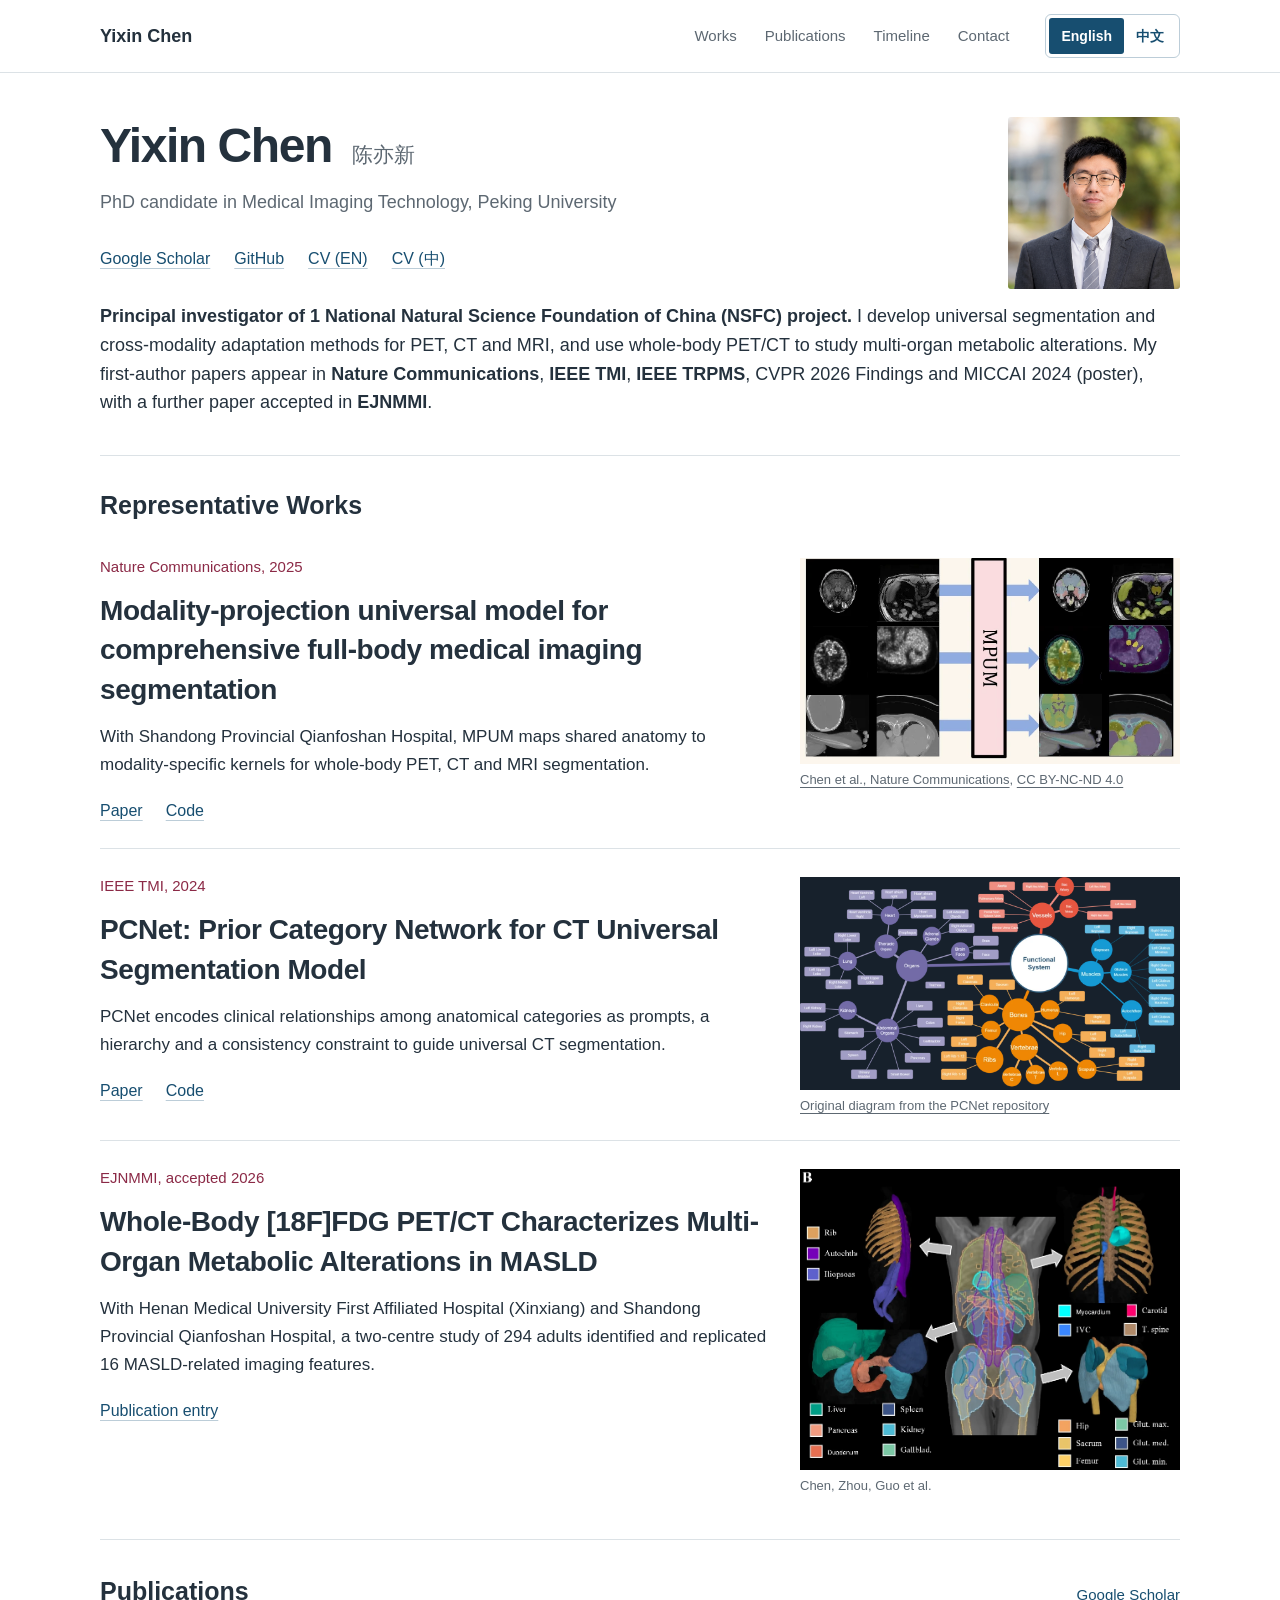
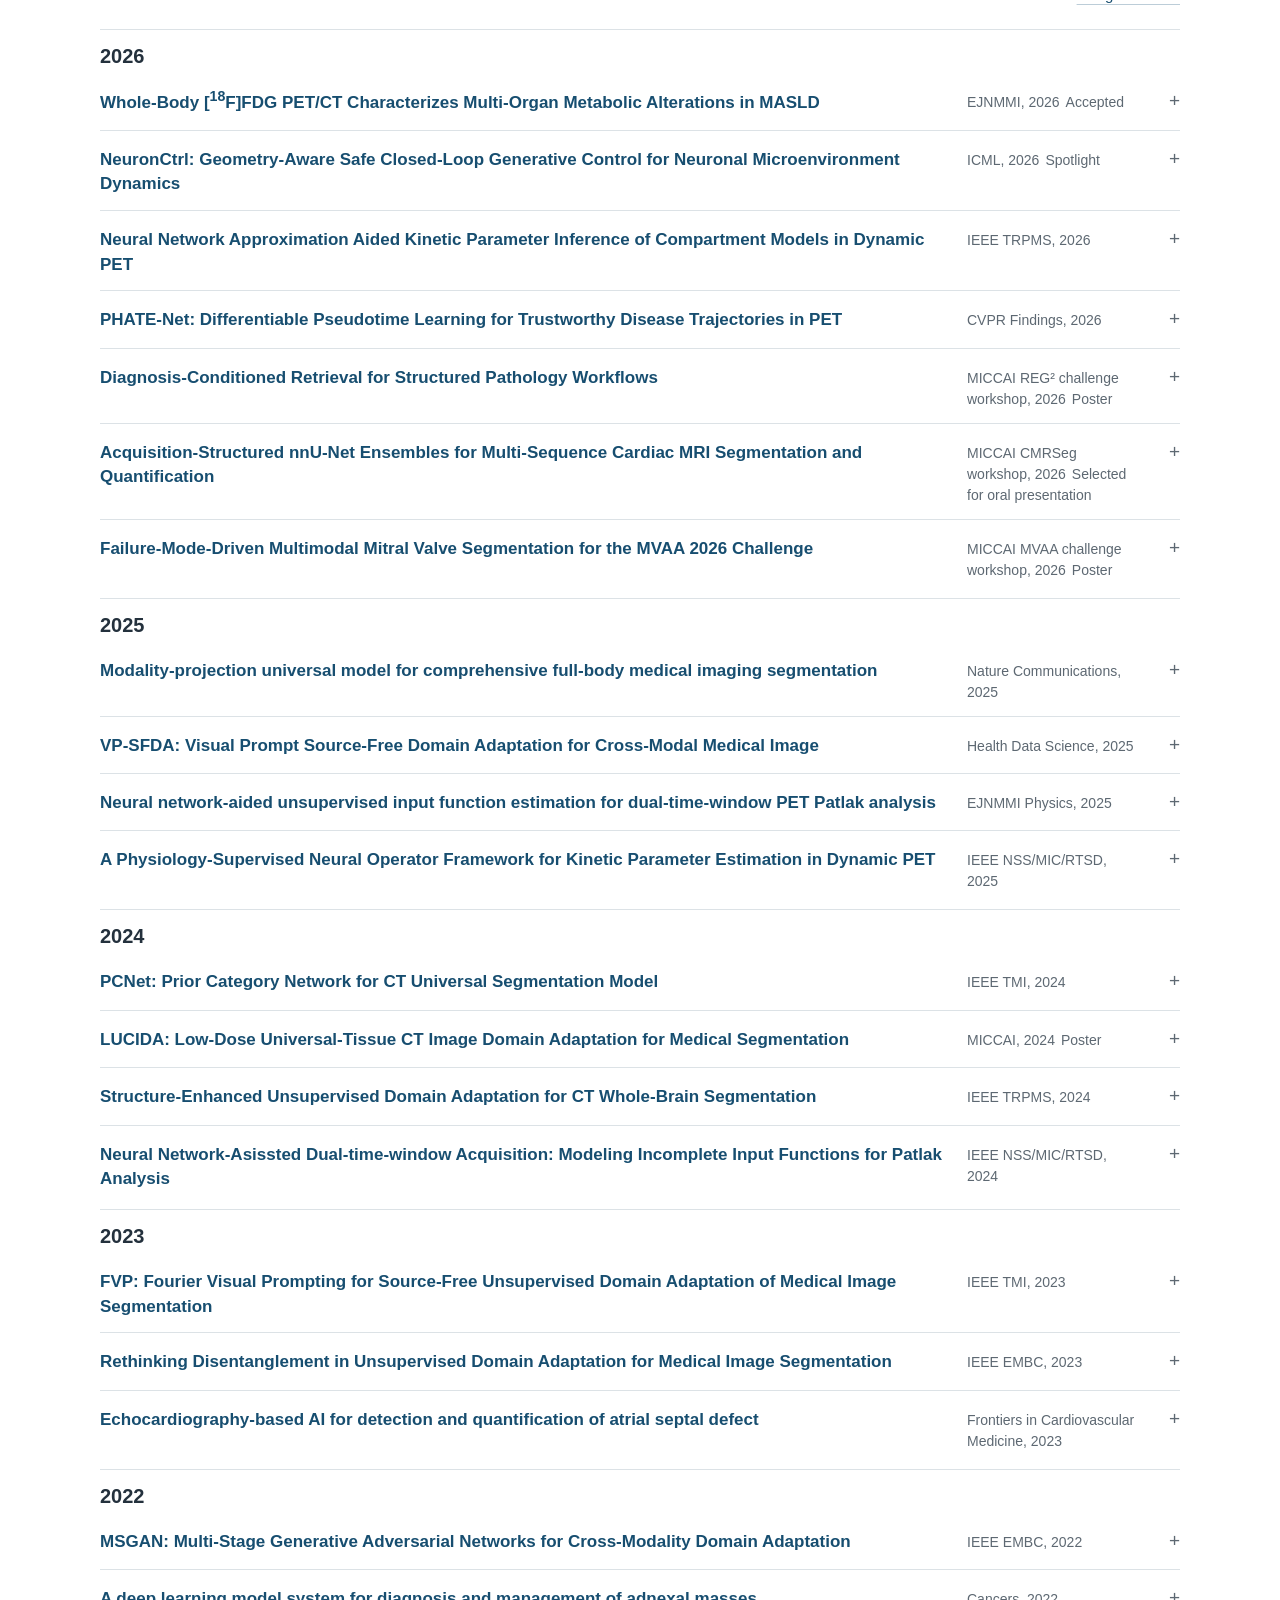
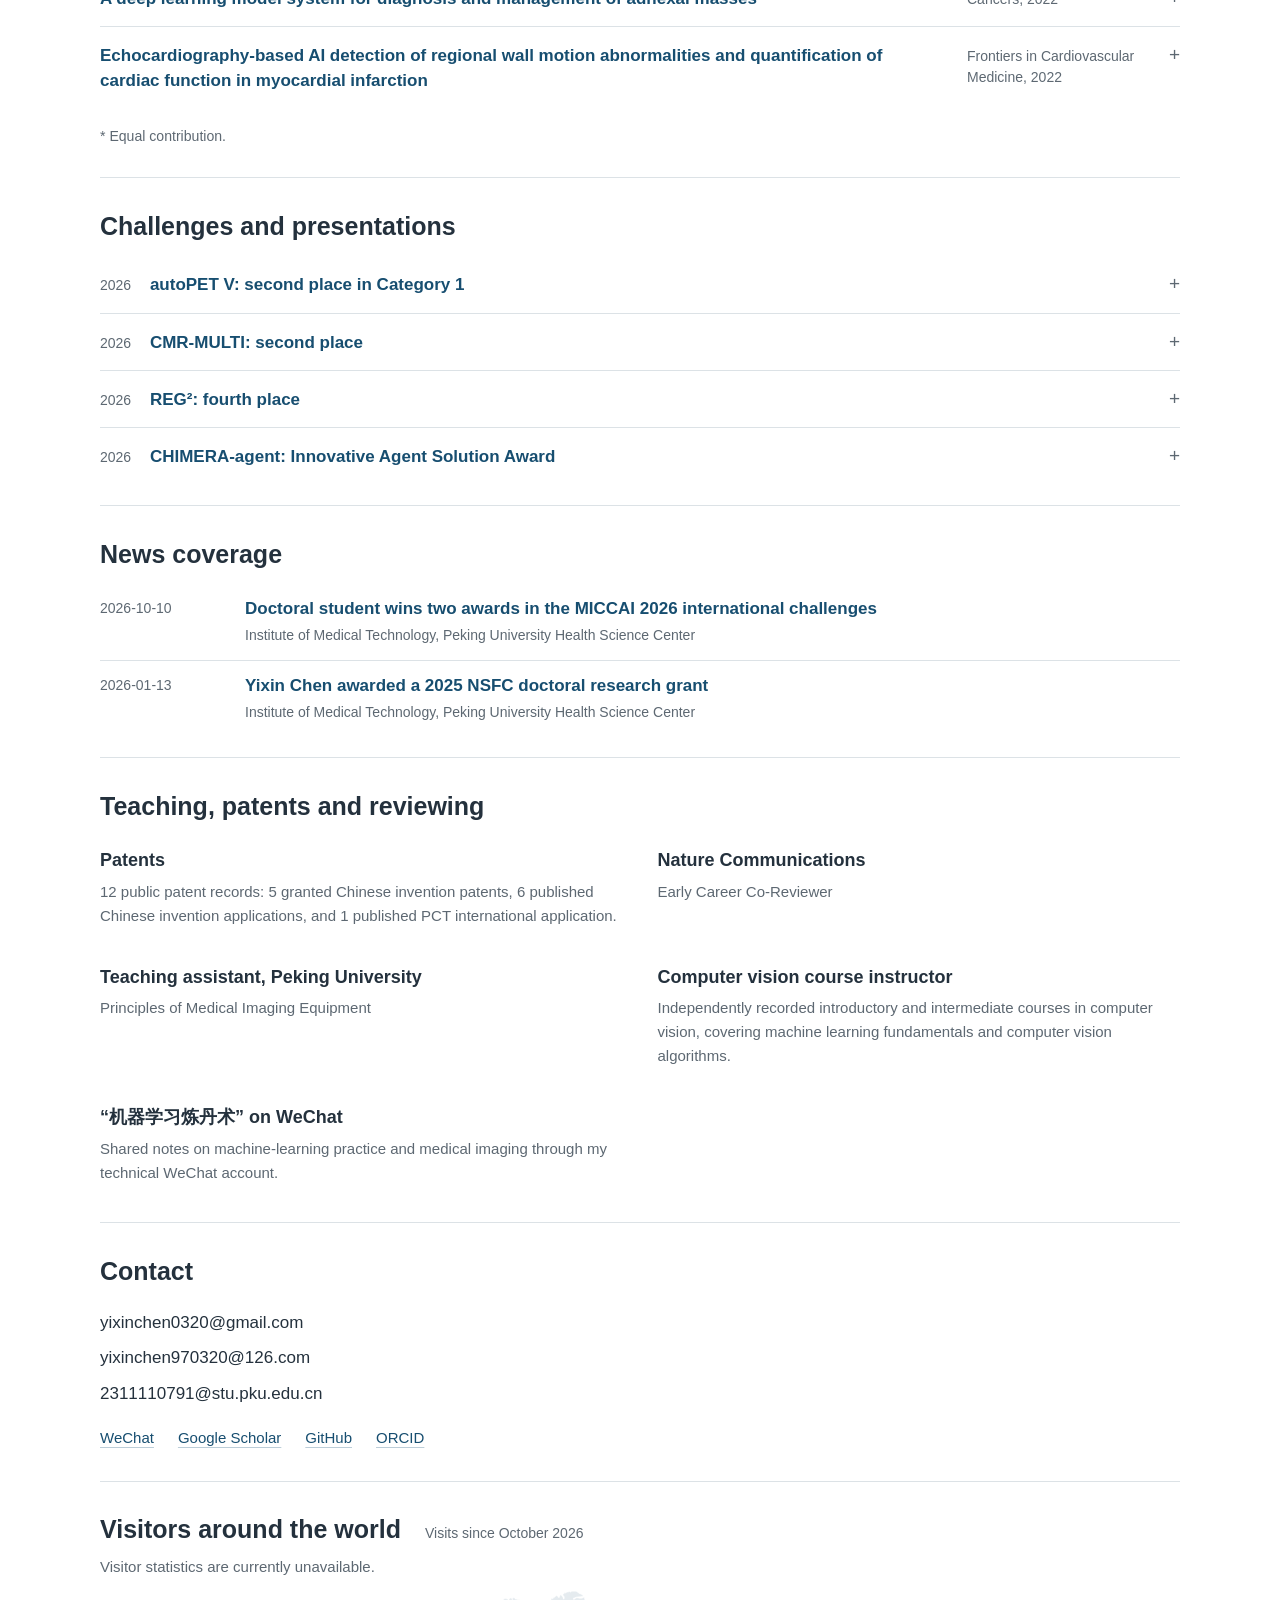
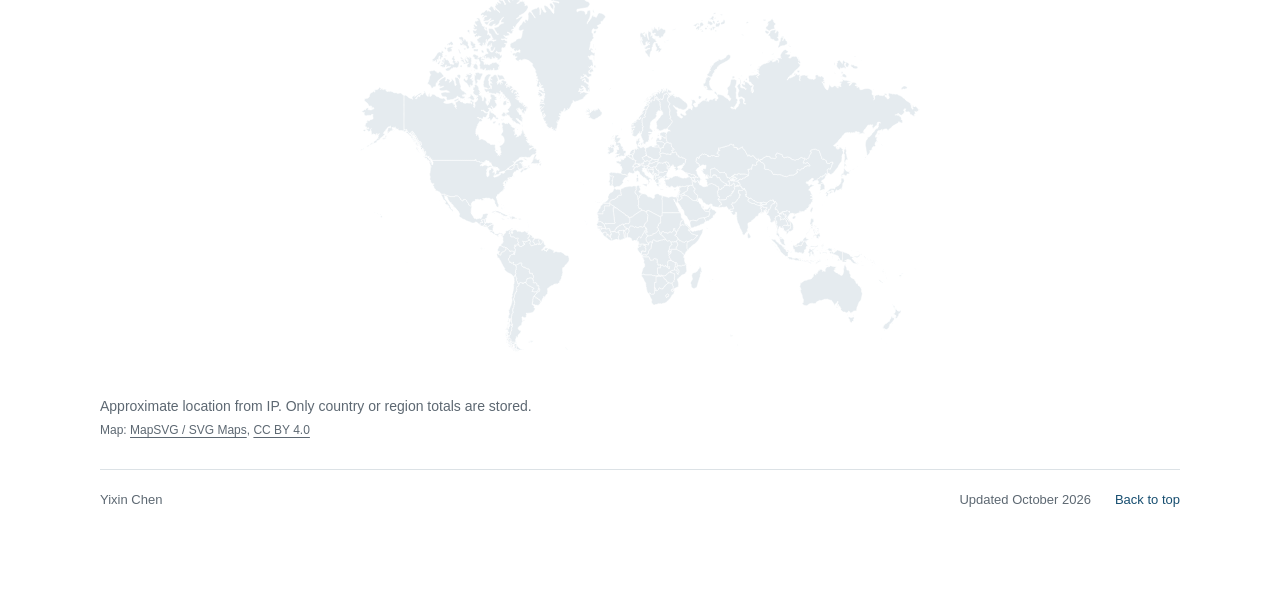
==== commit 927bf60f: "Highlight NSFC leadership and conference methods" ====
--- a/index.html
+++ b/index.html
@@ -12,7 +12,7 @@
 <a class="skip-link" href="#main">Skip to content</a>
 <header class="site-header"><div class="header-inner"><a class="site-name" href="#top">Yixin Chen</a><nav aria-label="Main navigation"><a href="#research">Works</a><a href="#publications">Publications</a><button type="button" popovertarget="journey" aria-controls="journey" aria-expanded="false">Timeline</button><a href="#contact">Contact</a></nav><div class="language" role="group" aria-label="Language / 语言"><a href="index.html" lang="en" hreflang="en" aria-current="page">English</a><a href="index.zh.html" lang="zh-CN" hreflang="zh-CN" >中文</a></div></div></header>
 <main id="main" class="page">
-<section class="hero" aria-labelledby="name"><div class="identity"><div class="name-line"><h1 id="name">Yixin Chen</h1><span class="other-name">陈亦新</span></div><p class="affiliation">PhD candidate in Medical Imaging Technology, Peking University</p></div><figure class="portrait"><a href="assets/img/avatar.png" data-photo data-caption="Yixin Chen"><img src="assets/img/avatar.png" alt="Portrait of Yixin Chen" width="1254" height="1254" fetchpriority="high"></a></figure><p class="intro" id="research-funding"><strong>I lead an NSFC doctoral research project.</strong> I develop universal segmentation and cross-modality adaptation methods for PET, CT and MRI, and use whole-body PET/CT to study multi-organ metabolic alterations. My first-author papers appear in <strong>Nature Communications</strong>, <strong>IEEE TMI</strong>, <strong>IEEE TRPMS</strong>, CVPR 2026 Findings and MICCAI 2024 (poster), with a further paper accepted in <strong>EJNMMI</strong>.</p><div class="hero-contact"><div class="hero-links"><a class="text-link" href="https://scholar.google.com/citations?hl=en&amp;user=ymfVoFwAAAAJ">Google Scholar</a><a class="text-link" href="https://github.com/YixinChen-AI">GitHub</a><a class="text-link" href="output/pdf/Yixin-Chen-CV.pdf" download>CV (EN)</a><a class="text-link" href="output/pdf/Yixin-Chen-CV-ZH.pdf" download>CV (中)</a></div></div></section>
+<section class="hero" aria-labelledby="name"><div class="identity"><div class="name-line"><h1 id="name">Yixin Chen</h1><span class="other-name">陈亦新</span></div><p class="affiliation">PhD candidate in Medical Imaging Technology, Peking University</p></div><figure class="portrait"><a href="assets/img/avatar.png" data-photo data-caption="Yixin Chen"><img src="assets/img/avatar.png" alt="Portrait of Yixin Chen" width="1254" height="1254" fetchpriority="high"></a></figure><p class="intro" id="research-funding"><strong>Principal investigator of 1 National Natural Science Foundation of China (NSFC) project.</strong> I develop universal segmentation and cross-modality adaptation methods for PET, CT and MRI, and use whole-body PET/CT to study multi-organ metabolic alterations. My first-author papers appear in <strong>Nature Communications</strong>, <strong>IEEE TMI</strong>, <strong>IEEE TRPMS</strong>, CVPR 2026 Findings and MICCAI 2024 (poster), with a further paper accepted in <strong>EJNMMI</strong>.</p><div class="hero-contact"><div class="hero-links"><a class="text-link" href="https://scholar.google.com/citations?hl=en&amp;user=ymfVoFwAAAAJ">Google Scholar</a><a class="text-link" href="https://github.com/YixinChen-AI">GitHub</a><a class="text-link" href="output/pdf/Yixin-Chen-CV.pdf" download>CV (EN)</a><a class="text-link" href="output/pdf/Yixin-Chen-CV-ZH.pdf" download>CV (中)</a></div></div></section>
 <section id="research" class="selected-research" aria-labelledby="research-title"><div class="section-heading"><h2 id="research-title">Representative Works</h2></div><article class="selected-work" id="research-mpum" aria-labelledby="research-title-mpum">
     <div class="research-copy"><p class="research-venue">Nature Communications, 2025</p><h3 id="research-title-mpum">Modality-projection universal model for comprehensive full-body medical imaging segmentation</h3>
       <p class="research-summary">With Shandong Provincial Qianfoshan Hospital, MPUM maps shared anatomy to modality-specific kernels for whole-body PET, CT and MRI segmentation.</p>
